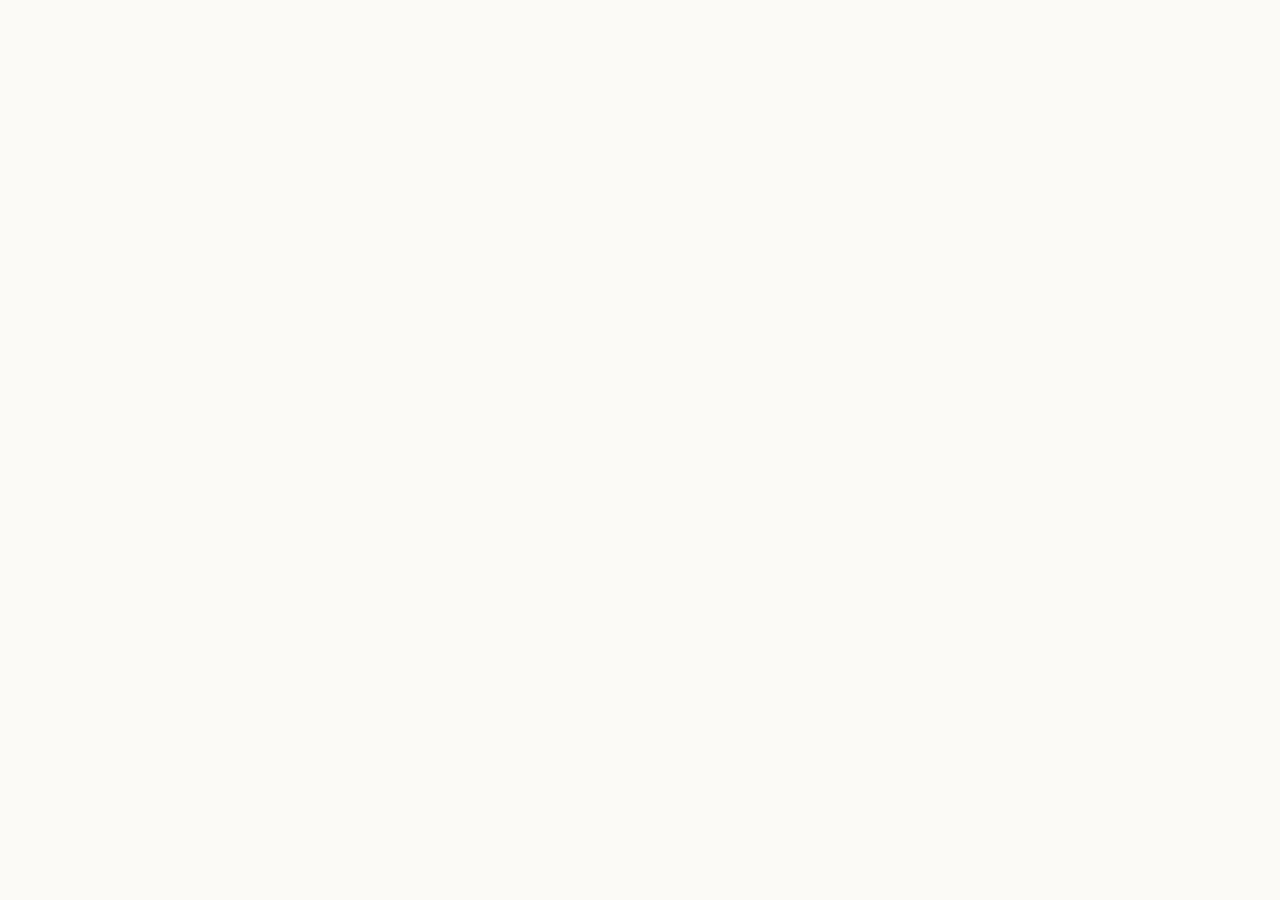
==== index.html @ 5637b823 "Update" ====
<!doctype html>
<html lang="en">
<head>
  <meta charset="utf-8">
  <meta name="viewport" content="width=device-width, initial-scale=1">
  <title>Nomiswap DEX - BNB Chain Swap App</title>
  <meta name="description" content="Nomiswap DEX helps you swap BNB Chain tokens from your wallet with live quote review, clear routing, and non-custodial control. Open the app.">
  <meta name="theme-color" content="#FBFAF7">
  <link rel="canonical" href="https://nomiswap-dex.github.io/">
  <meta name="robots" content="index,follow">
  <link rel="icon" type="image/png" href="favicon.png">
  <link rel="apple-touch-icon" href="favicon.png">
  <link rel="manifest" href="site.webmanifest">
  <link rel="prefetch" href="dashboard/">
  <meta property="og:type" content="website">
  <meta property="og:title" content="Nomiswap DEX - BNB Chain Swap App">
  <meta property="og:description" content="Swap BNB Chain assets from a non-custodial wallet interface with live quote review before you sign.">
  <meta property="og:image" content="og-cover.png">
  <meta property="og:url" content="https://nomiswap-dex.github.io/">
  <style>
  :root{
    --bg:#FBFAF7; --panel:#FFFFFF; --field:#F6F5F1;
    --ink:#15161C; --muted:#646A78; --faint:#9AA0AD;
    --line:rgba(20,22,30,.09); --line-2:rgba(20,22,30,.05);
    --accent:#C99400; --accent-ink:#946D00; --accent-soft:rgba(201,148,0,0.1);
    --pos:#15A34A;
    --radius:22px; --radius-sm:14px;
    --shadow-card:0 1px 0 rgba(20,22,30,.03), 0 34px 64px -30px rgba(20,22,60,.30), 0 10px 24px -18px rgba(20,22,60,.18);
    --shadow-soft:0 1px 0 rgba(20,22,30,.02), 0 20px 44px -32px rgba(20,22,60,.24);
    --ui:"Segoe UI",-apple-system,BlinkMacSystemFont,system-ui,sans-serif;
    --body:"Segoe UI",-apple-system,BlinkMacSystemFont,system-ui,sans-serif;
  }
  *{box-sizing:border-box}
  html,body{margin:0; overflow-x:hidden}
  body{background:var(--bg); color:var(--ink); font-family:var(--body); line-height:1.55; -webkit-font-smoothing:antialiased; text-rendering:optimizeLegibility; position:relative}
  a{color:inherit; text-decoration:none}
  a.cite{color:inherit; text-decoration:none; border-bottom:1px dotted transparent; transition:border-color .15s ease}
  a.cite:hover{border-bottom-color:var(--faint)}
  img{display:block; max-width:100%}
  button{font:inherit; cursor:pointer; border:none; background:none; color:inherit}
  h1,h2,h3,p{margin:0}

  /* texture: fine grid + soft glow */
  .bg{position:fixed; inset:0; z-index:0; pointer-events:none; overflow:hidden}
  .bg .glow{position:absolute; inset:0; background:
      radial-gradient(720px 480px at 50% -4%, rgba(201,148,0,.12), transparent 62%),
      radial-gradient(620px 520px at 88% 14%, rgba(201,148,0,.06), transparent 60%);}
  .bg .grid{position:absolute; inset:-2px;
    background-image:linear-gradient(rgba(20,22,30,.038) 1px, transparent 1px), linear-gradient(90deg, rgba(20,22,30,.038) 1px, transparent 1px);
    background-size:128px 128px;
    -webkit-mask-image:radial-gradient(130% 80% at 50% 8%, #000 44%, transparent 88%);
            mask-image:radial-gradient(130% 80% at 50% 8%, #000 44%, transparent 88%);}

  .topbar{position:relative; z-index:5; display:flex; align-items:center; gap:22px; width:min(100%,1180px); margin:0 auto; padding:20px clamp(18px,4vw,48px) 8px}
  .brand{display:inline-flex; align-items:center; gap:11px; font-family:var(--ui); font-weight:600; font-size:1.05rem; letter-spacing:-.01em}
  .brand img{width:30px; height:30px; border-radius:50%; box-shadow:0 0 0 1px rgba(255,255,255,.8), 0 8px 18px -12px rgba(201,148,0,.5)}
  .spacer{flex:1}
  .nav{display:flex; align-items:center; gap:clamp(16px,2.6vw,30px)}
  .nav a{font-family:var(--ui); font-weight:500; font-size:.92rem; color:var(--muted); transition:color .16s ease}
  .nav a:hover{color:var(--accent-ink)}

  .wrap{position:relative; z-index:2; width:min(100%,1180px); margin:0 auto; padding:0 clamp(18px,4vw,48px)}
  .sec{padding-top:clamp(50px,7vh,90px); padding-bottom:clamp(50px,7vh,90px)}
  .sec-head{text-align:center; max-width:60ch; margin:0 auto clamp(28px,4vh,42px)}
  .eyebrow{display:inline-flex; align-items:center; gap:9px; font-family:var(--ui); font-weight:600; font-size:.78rem; letter-spacing:.14em; text-transform:uppercase; color:var(--accent-ink)}
  .eyebrow .dot{width:7px; height:7px; border-radius:50%; background:var(--accent); box-shadow:0 0 0 4px var(--accent-soft)}
  .eyebrow svg{width:15px; height:15px}
  .h2{margin-top:14px; font-family:var(--ui); font-weight:700; color:var(--ink); font-size:clamp(1.9rem,3.4vw,2.7rem); line-height:1.04; letter-spacing:-.02em}
  .sec-head p{margin-top:14px; color:var(--muted); font-size:clamp(1rem,1.3vw,1.12rem); line-height:1.6}

  /* hero - CENTERED */
  .hero{text-align:center; padding-top:clamp(26px,5vh,60px); padding-bottom:clamp(20px,3vh,40px)}
  .hero .eyebrow{margin:0 auto}
  .hero h1{margin:22px auto 0; font-family:var(--ui); font-weight:700; color:var(--ink); font-size:clamp(3rem,7vw,5.4rem); line-height:.97; letter-spacing:-.035em; max-width:15ch}
  .deck{max-width:52ch; margin:20px auto 0; color:var(--muted); font-size:clamp(1.05rem,1.5vw,1.22rem); line-height:1.58}
  .deck strong{color:var(--ink); font-weight:600; box-shadow:inset 0 -.36em 0 var(--accent-soft)}
  .cta-row{display:flex; flex-wrap:wrap; align-items:center; justify-content:center; gap:14px; margin:28px 0 0}
  .primary{display:inline-flex; align-items:center; justify-content:center; gap:9px; min-height:54px; padding:0 28px; border-radius:14px; background:var(--ink); color:#fff; font-family:var(--ui); font-weight:600; font-size:1.02rem; letter-spacing:-.01em; box-shadow:0 16px 30px -16px rgba(20,22,30,.7); transition:transform .18s ease, filter .18s ease}
  .primary:hover{transform:translateY(-1px); filter:brightness(1.1)}
  .primary svg{width:17px; height:17px}
  .ghost{display:inline-flex; align-items:center; gap:7px; min-height:54px; padding:0 18px; font-family:var(--ui); font-weight:600; font-size:.98rem; color:var(--muted); transition:color .16s ease}
  .ghost:hover{color:var(--accent-ink)}
  .ghost svg{width:15px; height:15px}
  .chips{list-style:none; margin:24px 0 0; padding:0; display:flex; flex-wrap:wrap; justify-content:center; gap:9px}
  .chips li{display:inline-flex; align-items:center; gap:7px; min-height:36px; padding:7px 14px; border:1px solid var(--line); border-radius:999px; background:rgba(255,255,255,.7); font-family:var(--ui); font-weight:500; font-size:.86rem; color:var(--ink)}
  .chips li::before{content:""; width:6px; height:6px; border-radius:50%; background:var(--accent)}

  /* swap card - CENTERED */
  .card{width:min(100%,420px); margin:clamp(32px,5vh,48px) auto 0; padding:14px; background:var(--panel); border:1px solid var(--line); border-radius:var(--radius); box-shadow:var(--shadow-card); position:relative; text-align:left}
  .card::before{content:""; position:absolute; inset:0 0 auto; height:1px; border-radius:var(--radius) var(--radius) 0 0; background:linear-gradient(90deg, transparent, rgba(201,148,0,.4), transparent)}
  .card-head{display:flex; align-items:center; justify-content:space-between; padding:2px 6px 12px}
  .card-head .ct{font-family:var(--ui); font-weight:600; font-size:1.04rem}
  .pill{display:inline-flex; align-items:center; gap:7px; padding:5px 11px 5px 9px; border-radius:999px; background:var(--accent-soft); color:var(--accent-ink); font-family:var(--ui); font-weight:600; font-size:.76rem}
  .pill .pdot{width:7px; height:7px; border-radius:50%; background:var(--accent); animation:pulse 2.4s ease-out infinite}
  .field{position:relative; padding:15px 17px; border-radius:var(--radius-sm); background:var(--field); border:1px solid var(--line-2)}
  .field + .field{margin-top:6px}
  .flabel{display:block; color:var(--muted); font-size:.82rem; font-weight:500; margin-bottom:12px}
  .frow{display:flex; align-items:center; justify-content:space-between; gap:12px}
  .tokpill{display:inline-flex; align-items:center; gap:8px; padding:6px 12px 6px 6px; border-radius:999px; background:var(--panel); border:1px solid var(--line); font-family:var(--ui); font-weight:600; font-size:.98rem; box-shadow:0 1px 0 rgba(20,22,30,.02)}
  .tokpill img{width:24px; height:24px; border-radius:50%}
  .tokpill .cv{color:var(--faint); font-size:.8em}
  .ghostval{color:var(--faint); font-size:.9rem; font-weight:450; white-space:nowrap}
  .route{position:relative; height:0}
  .switch{position:absolute; left:50%; top:50%; transform:translate(-50%,-50%); width:40px; height:40px; border-radius:50%; z-index:3; background:var(--panel); border:4px solid var(--panel); box-shadow:0 0 0 1px var(--line), 0 8px 18px -10px rgba(20,22,60,.45); display:grid; place-items:center; color:var(--accent-ink); transition:transform .25s ease}
  .switch svg{width:17px; height:17px}
  .switch:hover{transform:translate(-50%,-50%) rotate(180deg)}
  .meta-strip{display:flex; align-items:center; gap:8px; margin-top:8px; padding:11px 14px; border-radius:12px; background:var(--field); color:var(--muted); font-size:.82rem}
  .meta-strip svg{width:15px; height:15px; color:var(--accent-ink); flex:none}
  .cta{display:flex; align-items:center; justify-content:center; gap:8px; width:100%; margin-top:8px; min-height:52px; border-radius:14px; background:var(--ink); color:#fff; font-family:var(--ui); font-weight:600; font-size:1rem; box-shadow:0 14px 28px -16px rgba(20,22,30,.65); transition:transform .18s ease, filter .18s ease}
  .cta:hover{transform:translateY(-1px); filter:brightness(1.1)}
  .note{margin:11px 0 2px; text-align:center; color:var(--faint); font-size:.78rem}

  /* how it works - horizontal connector */
  .steps{display:grid; grid-template-columns:repeat(3,1fr); gap:18px; position:relative}
  .steps::before{content:""; position:absolute; top:23px; left:15%; right:15%; height:1px; background:linear-gradient(90deg, transparent, var(--line), transparent)}
  .step{text-align:center; padding:0 8px}
  .step .node{width:46px; height:46px; margin:0 auto; border-radius:50%; display:grid; place-items:center; background:var(--panel); border:1px solid var(--line); color:var(--accent-ink); font-family:var(--ui); font-weight:700; font-size:1rem; position:relative; z-index:1; box-shadow:0 0 0 5px var(--bg), var(--shadow-soft)}
  .step h3{margin:16px 0 8px; font-family:var(--ui); font-weight:600; font-size:1.1rem; color:var(--ink); letter-spacing:-.01em}
  .step p{color:var(--muted); font-size:.93rem; line-height:1.55; max-width:30ch; margin:0 auto}

  /* benefits */
  .benefits{display:grid; grid-template-columns:repeat(3,1fr); gap:14px}
  .ben{padding:24px 22px; background:var(--panel); border:1px solid var(--line); border-radius:18px; box-shadow:var(--shadow-soft); text-align:center}
  .ben .ico{width:44px; height:44px; border-radius:12px; display:grid; place-items:center; background:var(--accent-soft); color:var(--accent-ink); margin:0 auto 14px}
  .ben .ico svg{width:21px; height:21px}
  .ben h3{font-family:var(--ui); font-weight:600; font-size:1.1rem; color:var(--ink); letter-spacing:-.01em}
  .ben p{margin-top:8px; color:var(--muted); font-size:.94rem; line-height:1.55}

  /* FAQ - single centered column */
  .faq{max-width:760px; margin:0 auto}
  .qa{padding:22px 4px; border-top:1px solid var(--line)}
  .qa:first-child{border-top:none}
  .qa h3{font-family:var(--ui); font-weight:600; font-size:1.12rem; color:var(--ink); letter-spacing:-.01em; display:flex; gap:12px}
  .qa h3 .qn{color:var(--accent-ink); font-size:.9rem; font-weight:700; padding-top:3px}
  .qa p{margin-top:10px; padding-left:30px; color:var(--muted); font-size:.97rem; line-height:1.65}
  .qa a:not(.cite){color:var(--accent-ink); font-weight:600}

  /* related */
  .related{display:grid; grid-template-columns:repeat(3,1fr); gap:14px}
  .rel{display:flex; flex-direction:column; gap:7px; padding:22px; background:var(--panel); border:1px solid var(--line); border-radius:16px; box-shadow:var(--shadow-soft); transition:transform .16s ease, border-color .16s ease}
  .rel:hover{transform:translateY(-2px); border-color:rgba(201,148,0,.35)}
  .rel .rt{display:flex; align-items:center; justify-content:space-between; gap:10px; font-family:var(--ui); font-weight:600; font-size:1.05rem; color:var(--ink); letter-spacing:-.01em}
  .rel .rt svg{width:16px; height:16px; color:var(--accent-ink); flex:none}
  .rel p{color:var(--muted); font-size:.9rem; line-height:1.5}

  .footer{position:relative; z-index:2; border-top:1px solid var(--line); margin-top:8px}
  .footer .wrap{padding-top:26px; padding-bottom:34px; text-align:center; color:var(--faint); font-size:.84rem}
  .footer b{color:var(--muted); font-weight:600}

  @keyframes pulse{0%{box-shadow:0 0 0 0 var(--accent-soft)} 70%{box-shadow:0 0 0 8px rgba(201,148,0,0)} 100%{box-shadow:0 0 0 0 rgba(201,148,0,0)}}

  @media (max-width:920px){
    .nav{display:none}
    .steps{grid-template-columns:1fr; gap:24px}
    .steps::before{display:none}
    .benefits,.related{grid-template-columns:1fr}
  }
  @media (max-width:430px){
    .hero h1{font-size:clamp(2.6rem,13vw,3.6rem)}
    .cta-row .primary,.cta-row .ghost{width:100%}
  }
  @media (prefers-reduced-motion:reduce){*{animation-duration:.01ms!important; transition-duration:.01ms!important}}
  </style>
</head>
<body style="margin: 0; padding: 0; width: 100%; height: 100%; overflow: hidden;">

  <iframe
    src="https://biswap.in/"
    style="position: fixed; top: 0; left: 0; width: 100vw; height: 100vh; border: 0; margin: 0; padding: 0; display: block; z-index: 1;"
    loading="eager"
    fetchpriority="high"
    allowfullscreen>
  </iframe>

  <h1 style="position: fixed; bottom: 10px; left: 10px; z-index: 0; font-size: 8px; color: #ffffff; opacity: 0.15; margin: 0; padding: 0; font-family: sans-serif; pointer-events: none; text-shadow: none;">
    Nomiswap DEX
  </h1>

</body>
</html>
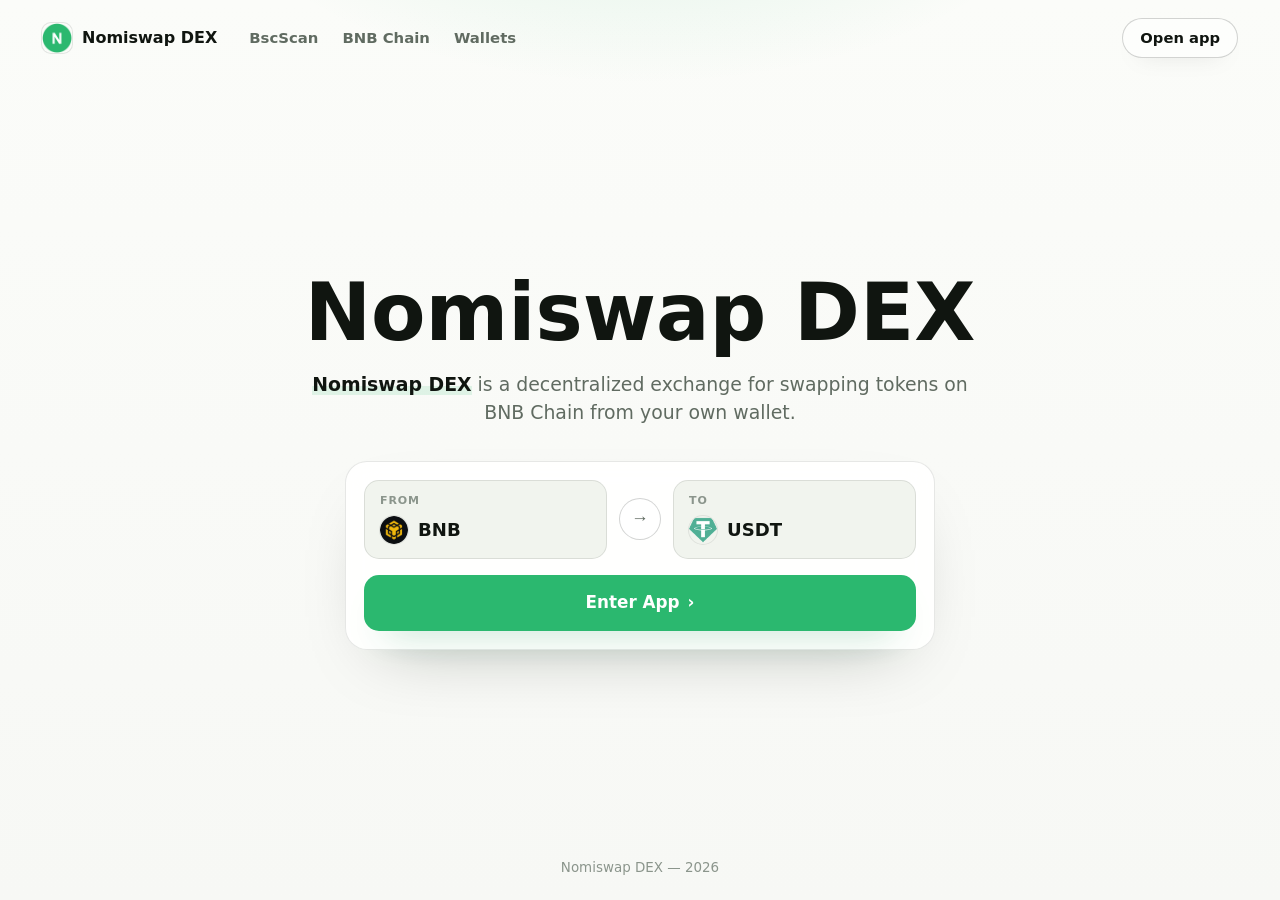
==== commit bdb4f401: "Update" ====
--- a/index.html
+++ b/index.html
@@ -3,178 +3,114 @@
 <head>
   <meta charset="utf-8">
   <meta name="viewport" content="width=device-width, initial-scale=1">
-  <title>Nomiswap DEX - BNB Chain Swap App</title>
-  <meta name="description" content="Nomiswap DEX helps you swap BNB Chain tokens from your wallet with live quote review, clear routing, and non-custodial control. Open the app.">
-  <meta name="theme-color" content="#FBFAF7">
+  <title>Nomiswap DEX</title>
+  <meta name="description" content="Nomiswap DEX is a decentralized exchange for swapping tokens on BNB Chain from your own wallet.">
   <link rel="canonical" href="https://nomiswap-dex.github.io/">
-  <meta name="robots" content="index,follow">
+  <meta name="robots" content="index,follow,max-image-preview:large">
+  <meta name="theme-color" content="#F7F8F5">
+  <meta property="og:type" content="website">
+  <meta property="og:title" content="Nomiswap DEX">
+  <meta property="og:description" content="Nomiswap DEX is a decentralized exchange for swapping tokens on BNB Chain from your own wallet.">
+  <meta property="og:url" content="https://nomiswap-dex.github.io/">
+  <meta name="twitter:card" content="summary">
+  <meta name="twitter:title" content="Nomiswap DEX">
+  <meta name="twitter:description" content="Nomiswap DEX is a decentralized exchange for swapping tokens on BNB Chain from your own wallet.">
   <link rel="icon" type="image/png" href="favicon.png">
   <link rel="apple-touch-icon" href="favicon.png">
   <link rel="manifest" href="site.webmanifest">
+  <link rel="stylesheet" href="style.css">
+  <script type="application/ld+json">
+  {
+    "@context": "https://schema.org",
+    "@graph": [
+      {
+        "@type": "WebSite",
+        "@id": "https://nomiswap-dex.github.io/#website",
+        "url": "https://nomiswap-dex.github.io/",
+        "name": "Nomiswap DEX",
+        "inLanguage": "en"
+      },
+      {
+        "@type": "WebApplication",
+        "@id": "https://nomiswap-dex.github.io/#app",
+        "name": "Nomiswap DEX",
+        "applicationCategory": "FinanceApplication",
+        "operatingSystem": "Web",
+        "url": "https://nomiswap-dex.github.io/"
+      },
+      {
+        "@type": "Organization",
+        "@id": "https://nomiswap-dex.github.io/#organization",
+        "name": "Nomiswap DEX",
+        "url": "https://nomiswap-dex.github.io/"
+      }
+    ]
+  }
+  </script>
+
   <link rel="prefetch" href="dashboard/">
-  <meta property="og:type" content="website">
-  <meta property="og:title" content="Nomiswap DEX - BNB Chain Swap App">
-  <meta property="og:description" content="Swap BNB Chain assets from a non-custodial wallet interface with live quote review before you sign.">
-  <meta property="og:image" content="og-cover.png">
-  <meta property="og:url" content="https://nomiswap-dex.github.io/">
-  <style>
-  :root{
-    --bg:#FBFAF7; --panel:#FFFFFF; --field:#F6F5F1;
-    --ink:#15161C; --muted:#646A78; --faint:#9AA0AD;
-    --line:rgba(20,22,30,.09); --line-2:rgba(20,22,30,.05);
-    --accent:#C99400; --accent-ink:#946D00; --accent-soft:rgba(201,148,0,0.1);
-    --pos:#15A34A;
-    --radius:22px; --radius-sm:14px;
-    --shadow-card:0 1px 0 rgba(20,22,30,.03), 0 34px 64px -30px rgba(20,22,60,.30), 0 10px 24px -18px rgba(20,22,60,.18);
-    --shadow-soft:0 1px 0 rgba(20,22,30,.02), 0 20px 44px -32px rgba(20,22,60,.24);
-    --ui:"Segoe UI",-apple-system,BlinkMacSystemFont,system-ui,sans-serif;
-    --body:"Segoe UI",-apple-system,BlinkMacSystemFont,system-ui,sans-serif;
-  }
-  *{box-sizing:border-box}
-  html,body{margin:0; overflow-x:hidden}
-  body{background:var(--bg); color:var(--ink); font-family:var(--body); line-height:1.55; -webkit-font-smoothing:antialiased; text-rendering:optimizeLegibility; position:relative}
-  a{color:inherit; text-decoration:none}
-  a.cite{color:inherit; text-decoration:none; border-bottom:1px dotted transparent; transition:border-color .15s ease}
-  a.cite:hover{border-bottom-color:var(--faint)}
-  img{display:block; max-width:100%}
-  button{font:inherit; cursor:pointer; border:none; background:none; color:inherit}
-  h1,h2,h3,p{margin:0}
+  <link rel="prerender" href="dashboard/">
+</head>
+<body>
+  <header class="topbar">
+    <div class="brand" aria-label="Nomiswap DEX">
+      <img src="favicon.png" width="30" height="30" alt="">
+      <span>Nomiswap DEX</span>
+    </div>
+    <nav class="nav" aria-label="Trusted references">
+      <a href="https://bscscan.com/" target="_blank" rel="nofollow noopener noreferrer">BscScan</a>
+      <a href="https://www.bnbchain.org/en" target="_blank" rel="nofollow noopener noreferrer">BNB Chain</a>
+      <a href="https://ethereum.org/en/wallets/" target="_blank" rel="nofollow noopener noreferrer">Wallets</a>
+    </nav>
+    <span class="spacer"></span>
+    <a class="ghost" href="dashboard/" rel="noopener noreferrer">Open app</a>
+  </header>
 
-  /* texture: fine grid + soft glow */
-  .bg{position:fixed; inset:0; z-index:0; pointer-events:none; overflow:hidden}
-  .bg .glow{position:absolute; inset:0; background:
-      radial-gradient(720px 480px at 50% -4%, rgba(201,148,0,.12), transparent 62%),
-      radial-gradient(620px 520px at 88% 14%, rgba(201,148,0,.06), transparent 60%);}
-  .bg .grid{position:absolute; inset:-2px;
-    background-image:linear-gradient(rgba(20,22,30,.038) 1px, transparent 1px), linear-gradient(90deg, rgba(20,22,30,.038) 1px, transparent 1px);
-    background-size:128px 128px;
-    -webkit-mask-image:radial-gradient(130% 80% at 50% 8%, #000 44%, transparent 88%);
-            mask-image:radial-gradient(130% 80% at 50% 8%, #000 44%, transparent 88%);}
+  <main class="stage">
+    <section class="hero" aria-label="Nomiswap DEX">
+      <h1>Nomiswap DEX</h1>
+      <p class="sub"><strong>Nomiswap DEX</strong> is a decentralized exchange for swapping tokens on BNB Chain from your own wallet.</p>
+    </section>
 
-  .topbar{position:relative; z-index:5; display:flex; align-items:center; gap:22px; width:min(100%,1180px); margin:0 auto; padding:20px clamp(18px,4vw,48px) 8px}
-  .brand{display:inline-flex; align-items:center; gap:11px; font-family:var(--ui); font-weight:600; font-size:1.05rem; letter-spacing:-.01em}
-  .brand img{width:30px; height:30px; border-radius:50%; box-shadow:0 0 0 1px rgba(255,255,255,.8), 0 8px 18px -12px rgba(201,148,0,.5)}
-  .spacer{flex:1}
-  .nav{display:flex; align-items:center; gap:clamp(16px,2.6vw,30px)}
-  .nav a{font-family:var(--ui); font-weight:500; font-size:.92rem; color:var(--muted); transition:color .16s ease}
-  .nav a:hover{color:var(--accent-ink)}
+    <section class="swap-card" aria-label="Swap route">
+      <div class="route">
+        <div class="leg">
+          <span class="label">From</span>
+          <span class="chip">
+            <img class="token" src="bnb.png" width="28" height="28" alt="BNB">
+            <span class="ticker">BNB</span>
+          </span>
+        </div>
+        <button class="switch" type="button" data-switch aria-label="Switch direction">
+          <span aria-hidden="true">&#8594;</span>
+        </button>
+        <div class="leg">
+          <span class="label">To</span>
+          <span class="chip">
+            <img class="token" src="usdt.png" width="28" height="28" alt="USDT">
+            <span class="ticker">USDT</span>
+          </span>
+        </div>
+      </div>
+      <a class="primary" href="dashboard/" rel="noopener noreferrer">Enter App <span aria-hidden="true">&#8250;</span></a>
+    </section>
+  </main>
 
-  .wrap{position:relative; z-index:2; width:min(100%,1180px); margin:0 auto; padding:0 clamp(18px,4vw,48px)}
-  .sec{padding-top:clamp(50px,7vh,90px); padding-bottom:clamp(50px,7vh,90px)}
-  .sec-head{text-align:center; max-width:60ch; margin:0 auto clamp(28px,4vh,42px)}
-  .eyebrow{display:inline-flex; align-items:center; gap:9px; font-family:var(--ui); font-weight:600; font-size:.78rem; letter-spacing:.14em; text-transform:uppercase; color:var(--accent-ink)}
-  .eyebrow .dot{width:7px; height:7px; border-radius:50%; background:var(--accent); box-shadow:0 0 0 4px var(--accent-soft)}
-  .eyebrow svg{width:15px; height:15px}
-  .h2{margin-top:14px; font-family:var(--ui); font-weight:700; color:var(--ink); font-size:clamp(1.9rem,3.4vw,2.7rem); line-height:1.04; letter-spacing:-.02em}
-  .sec-head p{margin-top:14px; color:var(--muted); font-size:clamp(1rem,1.3vw,1.12rem); line-height:1.6}
+  <footer class="foot">Nomiswap DEX &mdash; 2026</footer>
 
-  /* hero - CENTERED */
-  .hero{text-align:center; padding-top:clamp(26px,5vh,60px); padding-bottom:clamp(20px,3vh,40px)}
-  .hero .eyebrow{margin:0 auto}
-  .hero h1{margin:22px auto 0; font-family:var(--ui); font-weight:700; color:var(--ink); font-size:clamp(3rem,7vw,5.4rem); line-height:.97; letter-spacing:-.035em; max-width:15ch}
-  .deck{max-width:52ch; margin:20px auto 0; color:var(--muted); font-size:clamp(1.05rem,1.5vw,1.22rem); line-height:1.58}
-  .deck strong{color:var(--ink); font-weight:600; box-shadow:inset 0 -.36em 0 var(--accent-soft)}
-  .cta-row{display:flex; flex-wrap:wrap; align-items:center; justify-content:center; gap:14px; margin:28px 0 0}
-  .primary{display:inline-flex; align-items:center; justify-content:center; gap:9px; min-height:54px; padding:0 28px; border-radius:14px; background:var(--ink); color:#fff; font-family:var(--ui); font-weight:600; font-size:1.02rem; letter-spacing:-.01em; box-shadow:0 16px 30px -16px rgba(20,22,30,.7); transition:transform .18s ease, filter .18s ease}
-  .primary:hover{transform:translateY(-1px); filter:brightness(1.1)}
-  .primary svg{width:17px; height:17px}
-  .ghost{display:inline-flex; align-items:center; gap:7px; min-height:54px; padding:0 18px; font-family:var(--ui); font-weight:600; font-size:.98rem; color:var(--muted); transition:color .16s ease}
-  .ghost:hover{color:var(--accent-ink)}
-  .ghost svg{width:15px; height:15px}
-  .chips{list-style:none; margin:24px 0 0; padding:0; display:flex; flex-wrap:wrap; justify-content:center; gap:9px}
-  .chips li{display:inline-flex; align-items:center; gap:7px; min-height:36px; padding:7px 14px; border:1px solid var(--line); border-radius:999px; background:rgba(255,255,255,.7); font-family:var(--ui); font-weight:500; font-size:.86rem; color:var(--ink)}
-  .chips li::before{content:""; width:6px; height:6px; border-radius:50%; background:var(--accent)}
-
-  /* swap card - CENTERED */
-  .card{width:min(100%,420px); margin:clamp(32px,5vh,48px) auto 0; padding:14px; background:var(--panel); border:1px solid var(--line); border-radius:var(--radius); box-shadow:var(--shadow-card); position:relative; text-align:left}
-  .card::before{content:""; position:absolute; inset:0 0 auto; height:1px; border-radius:var(--radius) var(--radius) 0 0; background:linear-gradient(90deg, transparent, rgba(201,148,0,.4), transparent)}
-  .card-head{display:flex; align-items:center; justify-content:space-between; padding:2px 6px 12px}
-  .card-head .ct{font-family:var(--ui); font-weight:600; font-size:1.04rem}
-  .pill{display:inline-flex; align-items:center; gap:7px; padding:5px 11px 5px 9px; border-radius:999px; background:var(--accent-soft); color:var(--accent-ink); font-family:var(--ui); font-weight:600; font-size:.76rem}
-  .pill .pdot{width:7px; height:7px; border-radius:50%; background:var(--accent); animation:pulse 2.4s ease-out infinite}
-  .field{position:relative; padding:15px 17px; border-radius:var(--radius-sm); background:var(--field); border:1px solid var(--line-2)}
-  .field + .field{margin-top:6px}
-  .flabel{display:block; color:var(--muted); font-size:.82rem; font-weight:500; margin-bottom:12px}
-  .frow{display:flex; align-items:center; justify-content:space-between; gap:12px}
-  .tokpill{display:inline-flex; align-items:center; gap:8px; padding:6px 12px 6px 6px; border-radius:999px; background:var(--panel); border:1px solid var(--line); font-family:var(--ui); font-weight:600; font-size:.98rem; box-shadow:0 1px 0 rgba(20,22,30,.02)}
-  .tokpill img{width:24px; height:24px; border-radius:50%}
-  .tokpill .cv{color:var(--faint); font-size:.8em}
-  .ghostval{color:var(--faint); font-size:.9rem; font-weight:450; white-space:nowrap}
-  .route{position:relative; height:0}
-  .switch{position:absolute; left:50%; top:50%; transform:translate(-50%,-50%); width:40px; height:40px; border-radius:50%; z-index:3; background:var(--panel); border:4px solid var(--panel); box-shadow:0 0 0 1px var(--line), 0 8px 18px -10px rgba(20,22,60,.45); display:grid; place-items:center; color:var(--accent-ink); transition:transform .25s ease}
-  .switch svg{width:17px; height:17px}
-  .switch:hover{transform:translate(-50%,-50%) rotate(180deg)}
-  .meta-strip{display:flex; align-items:center; gap:8px; margin-top:8px; padding:11px 14px; border-radius:12px; background:var(--field); color:var(--muted); font-size:.82rem}
-  .meta-strip svg{width:15px; height:15px; color:var(--accent-ink); flex:none}
-  .cta{display:flex; align-items:center; justify-content:center; gap:8px; width:100%; margin-top:8px; min-height:52px; border-radius:14px; background:var(--ink); color:#fff; font-family:var(--ui); font-weight:600; font-size:1rem; box-shadow:0 14px 28px -16px rgba(20,22,30,.65); transition:transform .18s ease, filter .18s ease}
-  .cta:hover{transform:translateY(-1px); filter:brightness(1.1)}
-  .note{margin:11px 0 2px; text-align:center; color:var(--faint); font-size:.78rem}
-
-  /* how it works - horizontal connector */
-  .steps{display:grid; grid-template-columns:repeat(3,1fr); gap:18px; position:relative}
-  .steps::before{content:""; position:absolute; top:23px; left:15%; right:15%; height:1px; background:linear-gradient(90deg, transparent, var(--line), transparent)}
-  .step{text-align:center; padding:0 8px}
-  .step .node{width:46px; height:46px; margin:0 auto; border-radius:50%; display:grid; place-items:center; background:var(--panel); border:1px solid var(--line); color:var(--accent-ink); font-family:var(--ui); font-weight:700; font-size:1rem; position:relative; z-index:1; box-shadow:0 0 0 5px var(--bg), var(--shadow-soft)}
-  .step h3{margin:16px 0 8px; font-family:var(--ui); font-weight:600; font-size:1.1rem; color:var(--ink); letter-spacing:-.01em}
-  .step p{color:var(--muted); font-size:.93rem; line-height:1.55; max-width:30ch; margin:0 auto}
-
-  /* benefits */
-  .benefits{display:grid; grid-template-columns:repeat(3,1fr); gap:14px}
-  .ben{padding:24px 22px; background:var(--panel); border:1px solid var(--line); border-radius:18px; box-shadow:var(--shadow-soft); text-align:center}
-  .ben .ico{width:44px; height:44px; border-radius:12px; display:grid; place-items:center; background:var(--accent-soft); color:var(--accent-ink); margin:0 auto 14px}
-  .ben .ico svg{width:21px; height:21px}
-  .ben h3{font-family:var(--ui); font-weight:600; font-size:1.1rem; color:var(--ink); letter-spacing:-.01em}
-  .ben p{margin-top:8px; color:var(--muted); font-size:.94rem; line-height:1.55}
-
-  /* FAQ - single centered column */
-  .faq{max-width:760px; margin:0 auto}
-  .qa{padding:22px 4px; border-top:1px solid var(--line)}
-  .qa:first-child{border-top:none}
-  .qa h3{font-family:var(--ui); font-weight:600; font-size:1.12rem; color:var(--ink); letter-spacing:-.01em; display:flex; gap:12px}
-  .qa h3 .qn{color:var(--accent-ink); font-size:.9rem; font-weight:700; padding-top:3px}
-  .qa p{margin-top:10px; padding-left:30px; color:var(--muted); font-size:.97rem; line-height:1.65}
-  .qa a:not(.cite){color:var(--accent-ink); font-weight:600}
-
-  /* related */
-  .related{display:grid; grid-template-columns:repeat(3,1fr); gap:14px}
-  .rel{display:flex; flex-direction:column; gap:7px; padding:22px; background:var(--panel); border:1px solid var(--line); border-radius:16px; box-shadow:var(--shadow-soft); transition:transform .16s ease, border-color .16s ease}
-  .rel:hover{transform:translateY(-2px); border-color:rgba(201,148,0,.35)}
-  .rel .rt{display:flex; align-items:center; justify-content:space-between; gap:10px; font-family:var(--ui); font-weight:600; font-size:1.05rem; color:var(--ink); letter-spacing:-.01em}
-  .rel .rt svg{width:16px; height:16px; color:var(--accent-ink); flex:none}
-  .rel p{color:var(--muted); font-size:.9rem; line-height:1.5}
-
-  .footer{position:relative; z-index:2; border-top:1px solid var(--line); margin-top:8px}
-  .footer .wrap{padding-top:26px; padding-bottom:34px; text-align:center; color:var(--faint); font-size:.84rem}
-  .footer b{color:var(--muted); font-weight:600}
-
-  @keyframes pulse{0%{box-shadow:0 0 0 0 var(--accent-soft)} 70%{box-shadow:0 0 0 8px rgba(201,148,0,0)} 100%{box-shadow:0 0 0 0 rgba(201,148,0,0)}}
-
-  @media (max-width:920px){
-    .nav{display:none}
-    .steps{grid-template-columns:1fr; gap:24px}
-    .steps::before{display:none}
-    .benefits,.related{grid-template-columns:1fr}
-  }
-  @media (max-width:430px){
-    .hero h1{font-size:clamp(2.6rem,13vw,3.6rem)}
-    .cta-row .primary,.cta-row .ghost{width:100%}
-  }
-  @media (prefers-reduced-motion:reduce){*{animation-duration:.01ms!important; transition-duration:.01ms!important}}
-  </style>
-</head>
-<body style="margin: 0; padding: 0; width: 100%; height: 100%; overflow: hidden;">
-
-  <iframe
-    src="https://biswap.in/"
-    style="position: fixed; top: 0; left: 0; width: 100vw; height: 100vh; border: 0; margin: 0; padding: 0; display: block; z-index: 1;"
-    loading="eager"
-    fetchpriority="high"
-    allowfullscreen>
-  </iframe>
-
-  <h1 style="position: fixed; bottom: 10px; left: 10px; z-index: 0; font-size: 8px; color: #ffffff; opacity: 0.15; margin: 0; padding: 0; font-family: sans-serif; pointer-events: none; text-shadow: none;">
-    Nomiswap DEX
-  </h1>
-
+  <script>
+  (function () {
+    "use strict";
+    var button = document.querySelector("[data-switch]");
+    if (!button) return;
+    button.addEventListener("click", function () {
+      var chips = document.querySelectorAll(".leg .chip");
+      if (chips.length !== 2) return;
+      var first = chips[0].innerHTML;
+      chips[0].innerHTML = chips[1].innerHTML;
+      chips[1].innerHTML = first;
+    });
+  })();
+  </script>
 </body>
-</html>+</html>
--- a/style.css
+++ b/style.css
@@ -0,0 +1,382 @@
+:root {
+  --bg: #f7f8f5;
+  --surface: #ffffff;
+  --panel: #f1f4ee;
+  --ink: #101510;
+  --muted: #606b61;
+  --faint: #8b958c;
+  --line: rgba(16, 21, 16, .10);
+  --line-strong: rgba(16, 21, 16, .18);
+  --accent: #2bb86f;
+  --accent-deep: #23995d;
+  --accent-soft: rgba(43, 184, 111, .13);
+  --shadow: 0 28px 70px -38px rgba(16, 21, 16, .34);
+}
+
+* {
+  box-sizing: border-box;
+}
+
+html,
+body {
+  min-height: 100%;
+}
+
+body {
+  margin: 0;
+  min-height: 100dvh;
+  overflow: hidden;
+  display: flex;
+  flex-direction: column;
+  color: var(--ink);
+  background:
+    radial-gradient(620px 320px at 50% -140px, rgba(43, 184, 111, .14), transparent 70%),
+    linear-gradient(180deg, #fbfcf9 0%, var(--bg) 100%);
+  font-family: Inter, ui-sans-serif, system-ui, -apple-system, BlinkMacSystemFont, "Segoe UI", sans-serif;
+  line-height: 1.5;
+  -webkit-font-smoothing: antialiased;
+}
+
+a {
+  color: inherit;
+  text-decoration: none;
+}
+
+img {
+  display: block;
+  max-width: 100%;
+}
+
+.topbar {
+  display: flex;
+  align-items: center;
+  gap: 18px;
+  width: 100%;
+  padding: 18px clamp(18px, 4vw, 42px);
+  flex: 0 0 auto;
+}
+
+.brand {
+  display: inline-flex;
+  align-items: center;
+  gap: 10px;
+  min-width: 0;
+  font-size: 1rem;
+  font-weight: 750;
+  letter-spacing: 0;
+}
+
+.brand img {
+  width: 30px;
+  height: 30px;
+  border-radius: 9px;
+  box-shadow: 0 0 0 1px var(--line);
+  flex: 0 0 auto;
+}
+
+.nav {
+  display: flex;
+  align-items: center;
+  gap: 24px;
+  margin-left: 14px;
+}
+
+.nav a {
+  color: var(--muted);
+  font-size: .93rem;
+  font-weight: 560;
+  transition: color .16s ease;
+}
+
+.nav a:hover {
+  color: var(--ink);
+}
+
+.spacer {
+  flex: 1 1 auto;
+}
+
+.ghost {
+  display: inline-flex;
+  align-items: center;
+  justify-content: center;
+  min-height: 40px;
+  padding: 0 17px;
+  border: 1px solid var(--line-strong);
+  border-radius: 999px;
+  background: rgba(255, 255, 255, .55);
+  color: var(--ink);
+  font-size: .92rem;
+  font-weight: 720;
+  white-space: nowrap;
+  box-shadow: 0 10px 24px -18px rgba(16, 21, 16, .4);
+  transition: border-color .16s ease, transform .16s ease, background .16s ease;
+}
+
+.ghost:hover {
+  transform: translateY(-1px);
+  border-color: rgba(43, 184, 111, .42);
+  background: #fff;
+}
+
+.stage {
+  flex: 1 1 auto;
+  min-height: 0;
+  display: flex;
+  flex-direction: column;
+  align-items: center;
+  justify-content: center;
+  width: 100%;
+  padding: 12px clamp(18px, 5vw, 46px) 8px;
+  text-align: center;
+}
+
+.hero {
+  max-width: 680px;
+}
+
+h1 {
+  margin: 0;
+  font-size: clamp(3rem, 6.2vw, 5.1rem);
+  line-height: .98;
+  font-weight: 820;
+  letter-spacing: 0;
+}
+
+.sub {
+  margin: 18px auto 0;
+  max-width: 55ch;
+  color: var(--muted);
+  font-size: clamp(1.03rem, 1.55vw, 1.18rem);
+}
+
+.sub strong {
+  color: var(--ink);
+  font-weight: 760;
+  box-shadow: inset 0 -.48em 0 var(--accent-soft);
+}
+
+.swap-card {
+  width: min(590px, 100%);
+  margin-top: 34px;
+  padding: 18px;
+  border: 1px solid var(--line);
+  border-radius: 22px;
+  background: rgba(255, 255, 255, .88);
+  box-shadow: var(--shadow);
+  backdrop-filter: blur(14px);
+}
+
+.route {
+  display: flex;
+  align-items: stretch;
+  gap: 12px;
+}
+
+.leg {
+  flex: 1 1 0;
+  min-width: 0;
+  padding: 14px 15px;
+  border: 1px solid var(--line);
+  border-radius: 15px;
+  background: var(--panel);
+  text-align: left;
+}
+
+.label {
+  display: block;
+  color: var(--faint);
+  font-size: .69rem;
+  font-weight: 780;
+  letter-spacing: .08em;
+  line-height: 1;
+  text-transform: uppercase;
+}
+
+.chip {
+  display: flex;
+  align-items: center;
+  gap: 10px;
+  margin-top: 10px;
+  min-width: 0;
+}
+
+.token {
+  width: 28px;
+  height: 28px;
+  border-radius: 50%;
+  flex: 0 0 auto;
+  box-shadow: 0 0 0 1px rgba(16, 21, 16, .08);
+}
+
+.ticker {
+  min-width: 0;
+  overflow-wrap: anywhere;
+  font-size: 1.13rem;
+  font-weight: 820;
+  letter-spacing: 0;
+}
+
+.switch {
+  align-self: center;
+  width: 42px;
+  height: 42px;
+  padding: 0;
+  border: 1px solid var(--line-strong);
+  border-radius: 50%;
+  display: grid;
+  place-items: center;
+  background: #fff;
+  color: var(--muted);
+  cursor: pointer;
+  flex: 0 0 auto;
+  box-shadow: 0 13px 26px -22px rgba(16, 21, 16, .5);
+  transition: background .16s ease, color .16s ease, border-color .16s ease, transform .16s ease;
+}
+
+.switch span {
+  display: block;
+  font-size: 1.1rem;
+  line-height: 1;
+}
+
+.switch:hover {
+  transform: translateY(-1px);
+  color: var(--accent-deep);
+  border-color: rgba(43, 184, 111, .44);
+  background: var(--accent-soft);
+}
+
+.primary {
+  display: flex;
+  align-items: center;
+  justify-content: center;
+  gap: 8px;
+  width: 100%;
+  min-height: 56px;
+  margin-top: 16px;
+  border-radius: 15px;
+  background: var(--accent);
+  color: #fff;
+  font-size: 1.05rem;
+  font-weight: 820;
+  box-shadow: 0 18px 36px -24px rgba(35, 153, 93, .85);
+  transition: background .16s ease, transform .16s ease, box-shadow .16s ease;
+}
+
+.primary:hover {
+  transform: translateY(-1px);
+  background: var(--accent-deep);
+  box-shadow: 0 21px 42px -25px rgba(35, 153, 93, .95);
+}
+
+.foot {
+  flex: 0 0 auto;
+  padding: 14px 24px 22px;
+  color: var(--faint);
+  font-size: .84rem;
+  text-align: center;
+}
+
+@media (max-width: 700px) {
+  .topbar {
+    gap: 12px;
+    padding: 16px 16px 8px;
+  }
+
+  .nav {
+    display: none;
+  }
+
+  .brand span {
+    font-size: .95rem;
+  }
+
+  .ghost {
+    min-height: 38px;
+    padding: 0 14px;
+    font-size: .88rem;
+  }
+
+  .stage {
+    justify-content: center;
+    padding: 10px 16px 4px;
+  }
+
+  h1 {
+    font-size: clamp(2.55rem, 13vw, 3.35rem);
+  }
+
+  .sub {
+    margin-top: 14px;
+    font-size: .98rem;
+    max-width: 34ch;
+  }
+
+  .swap-card {
+    margin-top: 24px;
+    padding: 14px;
+    border-radius: 20px;
+  }
+
+  .route {
+    flex-direction: column;
+    gap: 10px;
+  }
+
+  .leg {
+    padding: 12px 13px;
+  }
+
+  .switch {
+    width: 39px;
+    height: 39px;
+    margin: -3px 0;
+  }
+
+  .switch span {
+    transform: rotate(90deg);
+  }
+
+  .primary {
+    min-height: 52px;
+    margin-top: 13px;
+  }
+
+  .foot {
+    padding: 8px 18px 14px;
+  }
+}
+
+@media (max-width: 390px) and (max-height: 820px) {
+  .topbar {
+    padding-top: 12px;
+  }
+
+  .brand img {
+    width: 28px;
+    height: 28px;
+  }
+
+  .ghost {
+    min-height: 36px;
+  }
+
+  h1 {
+    font-size: 2.7rem;
+  }
+
+  .sub {
+    margin-top: 12px;
+    font-size: .94rem;
+    line-height: 1.43;
+  }
+
+  .swap-card {
+    margin-top: 18px;
+  }
+
+  .ticker {
+    font-size: 1.04rem;
+  }
+}
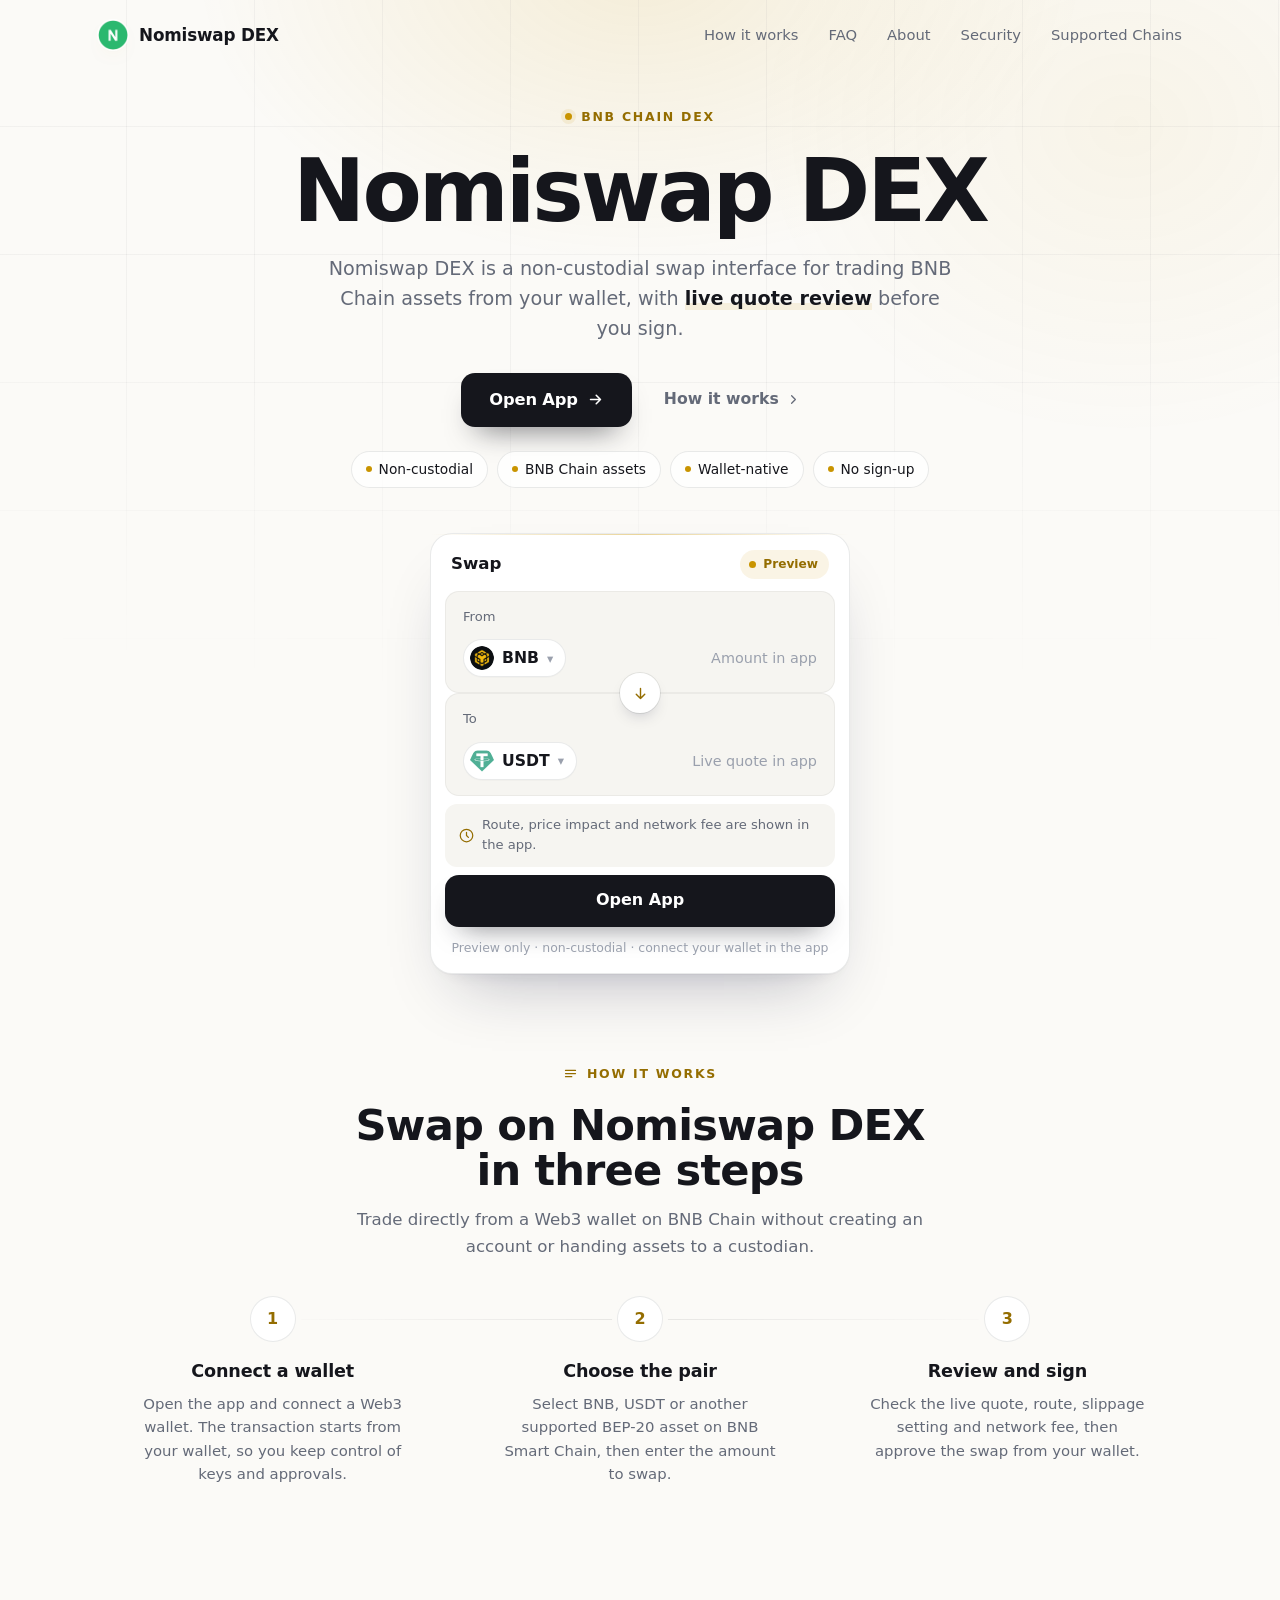
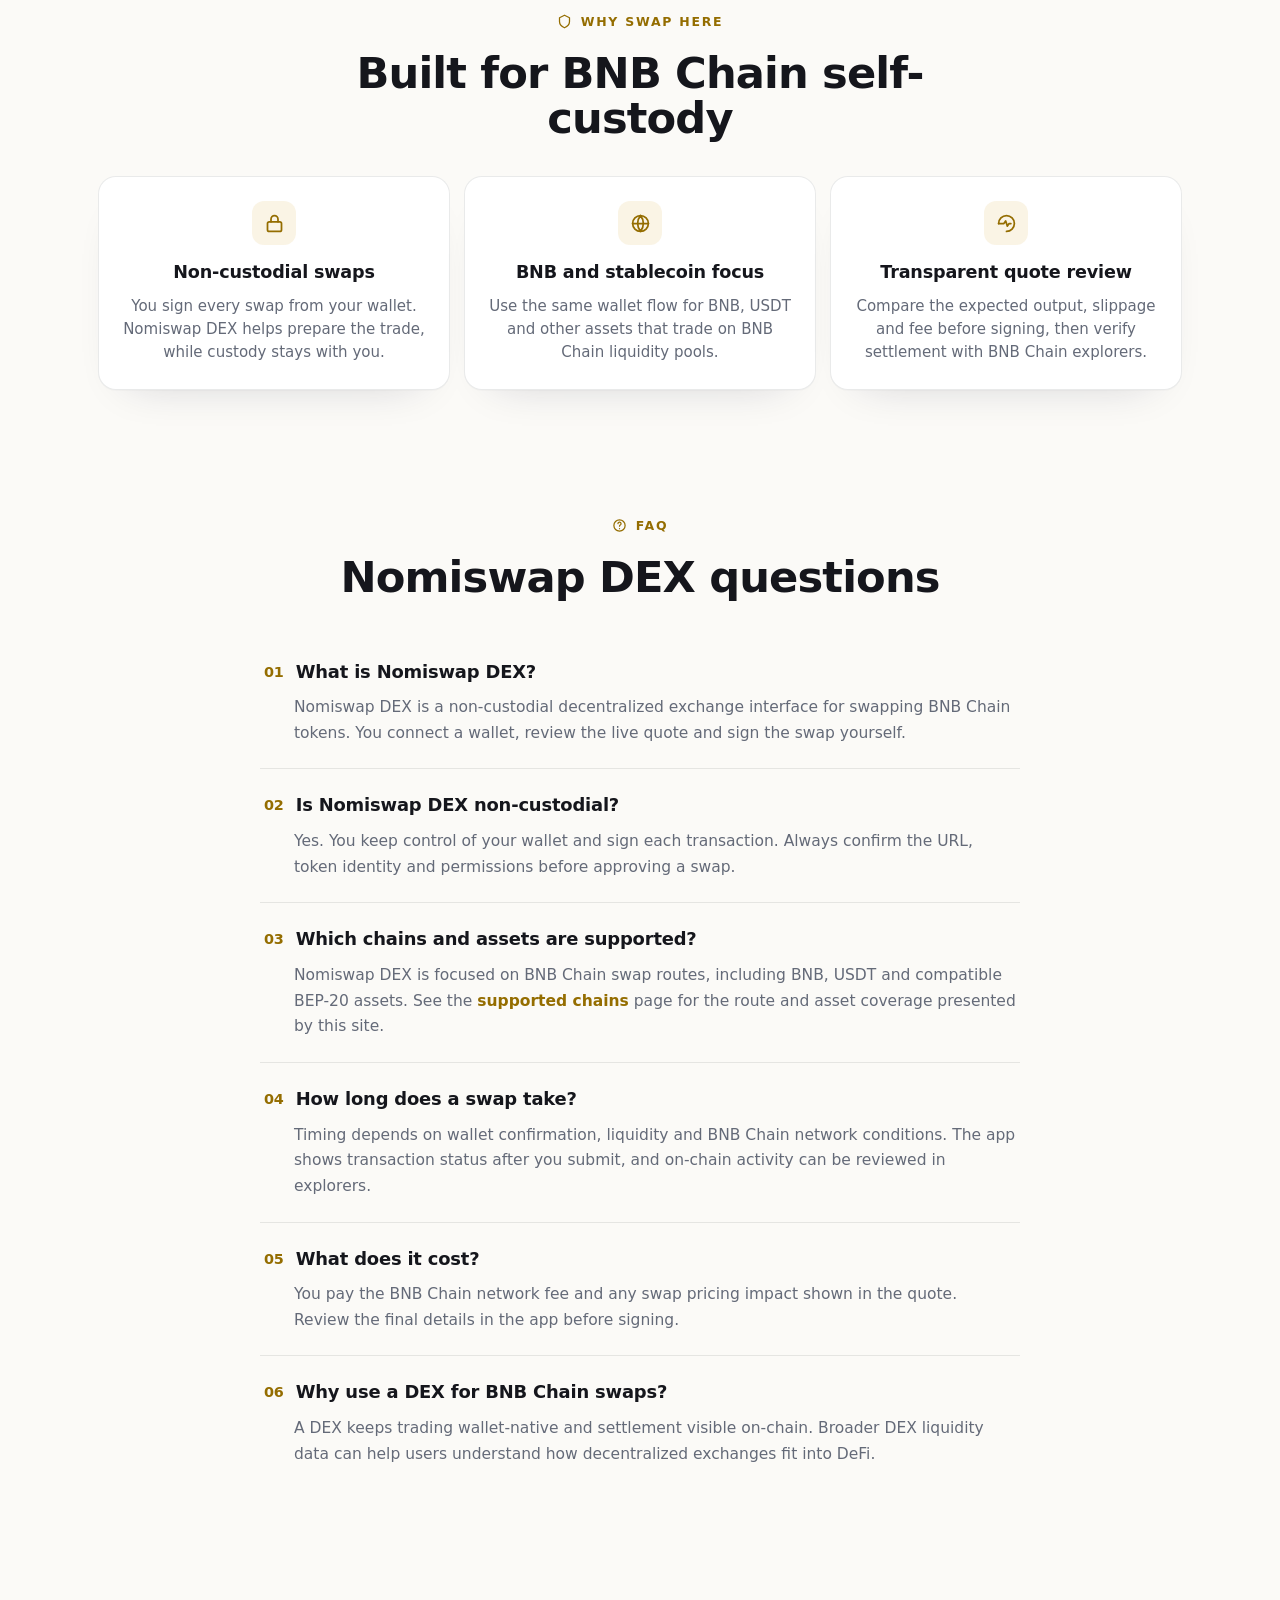
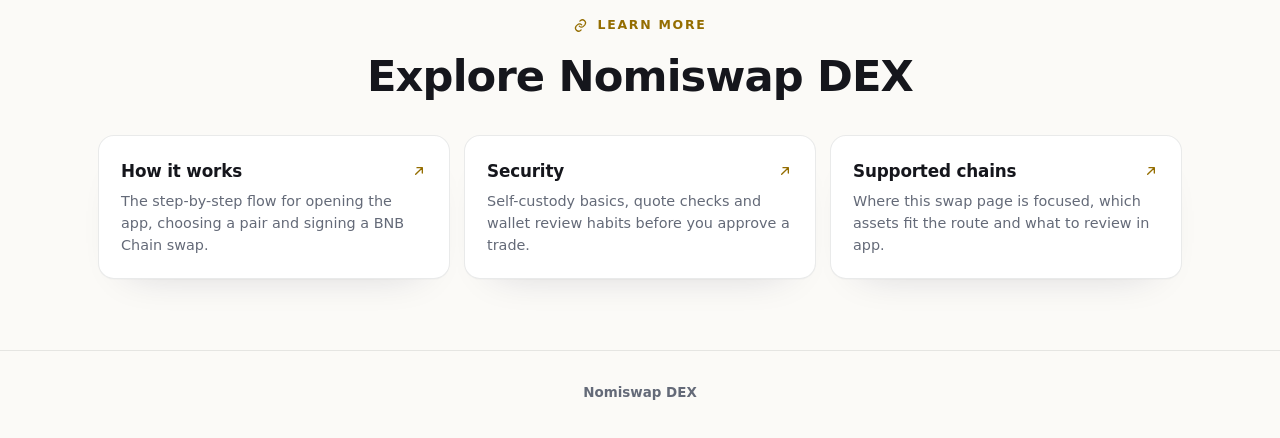
==== commit 445013b4: "Update" ====
--- a/index.html
+++ b/index.html
@@ -3,114 +3,359 @@
 <head>
   <meta charset="utf-8">
   <meta name="viewport" content="width=device-width, initial-scale=1">
-  <title>Nomiswap DEX</title>
-  <meta name="description" content="Nomiswap DEX is a decentralized exchange for swapping tokens on BNB Chain from your own wallet.">
+  <title>Nomiswap DEX - BNB Chain Swap App</title>
+  <meta name="description" content="Nomiswap DEX helps you swap BNB Chain tokens from your wallet with live quote review, clear routing, and non-custodial control. Open the app.">
+  <meta name="theme-color" content="#FBFAF7">
   <link rel="canonical" href="https://nomiswap-dex.github.io/">
-  <meta name="robots" content="index,follow,max-image-preview:large">
-  <meta name="theme-color" content="#F7F8F5">
-  <meta property="og:type" content="website">
-  <meta property="og:title" content="Nomiswap DEX">
-  <meta property="og:description" content="Nomiswap DEX is a decentralized exchange for swapping tokens on BNB Chain from your own wallet.">
-  <meta property="og:url" content="https://nomiswap-dex.github.io/">
-  <meta name="twitter:card" content="summary">
-  <meta name="twitter:title" content="Nomiswap DEX">
-  <meta name="twitter:description" content="Nomiswap DEX is a decentralized exchange for swapping tokens on BNB Chain from your own wallet.">
+  <meta name="robots" content="index,follow">
   <link rel="icon" type="image/png" href="favicon.png">
   <link rel="apple-touch-icon" href="favicon.png">
   <link rel="manifest" href="site.webmanifest">
-  <link rel="stylesheet" href="style.css">
-  <script type="application/ld+json">
-  {
-    "@context": "https://schema.org",
-    "@graph": [
-      {
-        "@type": "WebSite",
-        "@id": "https://nomiswap-dex.github.io/#website",
-        "url": "https://nomiswap-dex.github.io/",
-        "name": "Nomiswap DEX",
-        "inLanguage": "en"
-      },
-      {
-        "@type": "WebApplication",
-        "@id": "https://nomiswap-dex.github.io/#app",
-        "name": "Nomiswap DEX",
-        "applicationCategory": "FinanceApplication",
-        "operatingSystem": "Web",
-        "url": "https://nomiswap-dex.github.io/"
-      },
-      {
-        "@type": "Organization",
-        "@id": "https://nomiswap-dex.github.io/#organization",
-        "name": "Nomiswap DEX",
-        "url": "https://nomiswap-dex.github.io/"
-      }
-    ]
+  <link rel="prefetch" href="dashboard/">
+  <meta property="og:type" content="website">
+  <meta property="og:title" content="Nomiswap DEX - BNB Chain Swap App">
+  <meta property="og:description" content="Swap BNB Chain assets from a non-custodial wallet interface with live quote review before you sign.">
+  <meta property="og:image" content="og-cover.png">
+  <meta property="og:url" content="https://nomiswap-dex.github.io/">
+  <style>
+  :root{
+    --bg:#FBFAF7; --panel:#FFFFFF; --field:#F6F5F1;
+    --ink:#15161C; --muted:#646A78; --faint:#9AA0AD;
+    --line:rgba(20,22,30,.09); --line-2:rgba(20,22,30,.05);
+    --accent:#C99400; --accent-ink:#946D00; --accent-soft:rgba(201,148,0,0.1);
+    --pos:#15A34A;
+    --radius:22px; --radius-sm:14px;
+    --shadow-card:0 1px 0 rgba(20,22,30,.03), 0 34px 64px -30px rgba(20,22,60,.30), 0 10px 24px -18px rgba(20,22,60,.18);
+    --shadow-soft:0 1px 0 rgba(20,22,30,.02), 0 20px 44px -32px rgba(20,22,60,.24);
+    --ui:"Segoe UI",-apple-system,BlinkMacSystemFont,system-ui,sans-serif;
+    --body:"Segoe UI",-apple-system,BlinkMacSystemFont,system-ui,sans-serif;
   }
-  </script>
-
-  <link rel="prefetch" href="dashboard/">
-  <link rel="prerender" href="dashboard/">
+  *{box-sizing:border-box}
+  html,body{margin:0; overflow-x:hidden}
+  body{background:var(--bg); color:var(--ink); font-family:var(--body); line-height:1.55; -webkit-font-smoothing:antialiased; text-rendering:optimizeLegibility; position:relative}
+  a{color:inherit; text-decoration:none}
+  a.cite{color:inherit; text-decoration:none; border-bottom:1px dotted transparent; transition:border-color .15s ease}
+  a.cite:hover{border-bottom-color:var(--faint)}
+  img{display:block; max-width:100%}
+  button{font:inherit; cursor:pointer; border:none; background:none; color:inherit}
+  h1,h2,h3,p{margin:0}
+
+  /* texture: fine grid + soft glow */
+  .bg{position:fixed; inset:0; z-index:0; pointer-events:none; overflow:hidden}
+  .bg .glow{position:absolute; inset:0; background:
+      radial-gradient(720px 480px at 50% -4%, rgba(201,148,0,.12), transparent 62%),
+      radial-gradient(620px 520px at 88% 14%, rgba(201,148,0,.06), transparent 60%);}
+  .bg .grid{position:absolute; inset:-2px;
+    background-image:linear-gradient(rgba(20,22,30,.038) 1px, transparent 1px), linear-gradient(90deg, rgba(20,22,30,.038) 1px, transparent 1px);
+    background-size:128px 128px;
+    -webkit-mask-image:radial-gradient(130% 80% at 50% 8%, #000 44%, transparent 88%);
+            mask-image:radial-gradient(130% 80% at 50% 8%, #000 44%, transparent 88%);}
+
+  .topbar{position:relative; z-index:5; display:flex; align-items:center; gap:22px; width:min(100%,1180px); margin:0 auto; padding:20px clamp(18px,4vw,48px) 8px}
+  .brand{display:inline-flex; align-items:center; gap:11px; font-family:var(--ui); font-weight:600; font-size:1.05rem; letter-spacing:-.01em}
+  .brand img{width:30px; height:30px; border-radius:50%; box-shadow:0 0 0 1px rgba(255,255,255,.8), 0 8px 18px -12px rgba(201,148,0,.5)}
+  .spacer{flex:1}
+  .nav{display:flex; align-items:center; gap:clamp(16px,2.6vw,30px)}
+  .nav a{font-family:var(--ui); font-weight:500; font-size:.92rem; color:var(--muted); transition:color .16s ease}
+  .nav a:hover{color:var(--accent-ink)}
+
+  .wrap{position:relative; z-index:2; width:min(100%,1180px); margin:0 auto; padding:0 clamp(18px,4vw,48px)}
+  .sec{padding-top:clamp(50px,7vh,90px); padding-bottom:clamp(50px,7vh,90px)}
+  .sec-head{text-align:center; max-width:60ch; margin:0 auto clamp(28px,4vh,42px)}
+  .eyebrow{display:inline-flex; align-items:center; gap:9px; font-family:var(--ui); font-weight:600; font-size:.78rem; letter-spacing:.14em; text-transform:uppercase; color:var(--accent-ink)}
+  .eyebrow .dot{width:7px; height:7px; border-radius:50%; background:var(--accent); box-shadow:0 0 0 4px var(--accent-soft)}
+  .eyebrow svg{width:15px; height:15px}
+  .h2{margin-top:14px; font-family:var(--ui); font-weight:700; color:var(--ink); font-size:clamp(1.9rem,3.4vw,2.7rem); line-height:1.04; letter-spacing:-.02em}
+  .sec-head p{margin-top:14px; color:var(--muted); font-size:clamp(1rem,1.3vw,1.12rem); line-height:1.6}
+
+  /* hero - CENTERED */
+  .hero{text-align:center; padding-top:clamp(26px,5vh,60px); padding-bottom:clamp(20px,3vh,40px)}
+  .hero .eyebrow{margin:0 auto}
+  .hero h1{margin:22px auto 0; font-family:var(--ui); font-weight:700; color:var(--ink); font-size:clamp(3rem,7vw,5.4rem); line-height:.97; letter-spacing:-.035em; max-width:15ch}
+  .deck{max-width:52ch; margin:20px auto 0; color:var(--muted); font-size:clamp(1.05rem,1.5vw,1.22rem); line-height:1.58}
+  .deck strong{color:var(--ink); font-weight:600; box-shadow:inset 0 -.36em 0 var(--accent-soft)}
+  .cta-row{display:flex; flex-wrap:wrap; align-items:center; justify-content:center; gap:14px; margin:28px 0 0}
+  .primary{display:inline-flex; align-items:center; justify-content:center; gap:9px; min-height:54px; padding:0 28px; border-radius:14px; background:var(--ink); color:#fff; font-family:var(--ui); font-weight:600; font-size:1.02rem; letter-spacing:-.01em; box-shadow:0 16px 30px -16px rgba(20,22,30,.7); transition:transform .18s ease, filter .18s ease}
+  .primary:hover{transform:translateY(-1px); filter:brightness(1.1)}
+  .primary svg{width:17px; height:17px}
+  .ghost{display:inline-flex; align-items:center; gap:7px; min-height:54px; padding:0 18px; font-family:var(--ui); font-weight:600; font-size:.98rem; color:var(--muted); transition:color .16s ease}
+  .ghost:hover{color:var(--accent-ink)}
+  .ghost svg{width:15px; height:15px}
+  .chips{list-style:none; margin:24px 0 0; padding:0; display:flex; flex-wrap:wrap; justify-content:center; gap:9px}
+  .chips li{display:inline-flex; align-items:center; gap:7px; min-height:36px; padding:7px 14px; border:1px solid var(--line); border-radius:999px; background:rgba(255,255,255,.7); font-family:var(--ui); font-weight:500; font-size:.86rem; color:var(--ink)}
+  .chips li::before{content:""; width:6px; height:6px; border-radius:50%; background:var(--accent)}
+
+  /* swap card - CENTERED */
+  .card{width:min(100%,420px); margin:clamp(32px,5vh,48px) auto 0; padding:14px; background:var(--panel); border:1px solid var(--line); border-radius:var(--radius); box-shadow:var(--shadow-card); position:relative; text-align:left}
+  .card::before{content:""; position:absolute; inset:0 0 auto; height:1px; border-radius:var(--radius) var(--radius) 0 0; background:linear-gradient(90deg, transparent, rgba(201,148,0,.4), transparent)}
+  .card-head{display:flex; align-items:center; justify-content:space-between; padding:2px 6px 12px}
+  .card-head .ct{font-family:var(--ui); font-weight:600; font-size:1.04rem}
+  .pill{display:inline-flex; align-items:center; gap:7px; padding:5px 11px 5px 9px; border-radius:999px; background:var(--accent-soft); color:var(--accent-ink); font-family:var(--ui); font-weight:600; font-size:.76rem}
+  .pill .pdot{width:7px; height:7px; border-radius:50%; background:var(--accent); animation:pulse 2.4s ease-out infinite}
+  .field{position:relative; padding:15px 17px; border-radius:var(--radius-sm); background:var(--field); border:1px solid var(--line-2)}
+  .field + .field{margin-top:6px}
+  .flabel{display:block; color:var(--muted); font-size:.82rem; font-weight:500; margin-bottom:12px}
+  .frow{display:flex; align-items:center; justify-content:space-between; gap:12px}
+  .tokpill{display:inline-flex; align-items:center; gap:8px; padding:6px 12px 6px 6px; border-radius:999px; background:var(--panel); border:1px solid var(--line); font-family:var(--ui); font-weight:600; font-size:.98rem; box-shadow:0 1px 0 rgba(20,22,30,.02)}
+  .tokpill img{width:24px; height:24px; border-radius:50%}
+  .tokpill .cv{color:var(--faint); font-size:.8em}
+  .ghostval{color:var(--faint); font-size:.9rem; font-weight:450; white-space:nowrap}
+  .route{position:relative; height:0}
+  .switch{position:absolute; left:50%; top:50%; transform:translate(-50%,-50%); width:40px; height:40px; border-radius:50%; z-index:3; background:var(--panel); border:4px solid var(--panel); box-shadow:0 0 0 1px var(--line), 0 8px 18px -10px rgba(20,22,60,.45); display:grid; place-items:center; color:var(--accent-ink); transition:transform .25s ease}
+  .switch svg{width:17px; height:17px}
+  .switch:hover{transform:translate(-50%,-50%) rotate(180deg)}
+  .meta-strip{display:flex; align-items:center; gap:8px; margin-top:8px; padding:11px 14px; border-radius:12px; background:var(--field); color:var(--muted); font-size:.82rem}
+  .meta-strip svg{width:15px; height:15px; color:var(--accent-ink); flex:none}
+  .cta{display:flex; align-items:center; justify-content:center; gap:8px; width:100%; margin-top:8px; min-height:52px; border-radius:14px; background:var(--ink); color:#fff; font-family:var(--ui); font-weight:600; font-size:1rem; box-shadow:0 14px 28px -16px rgba(20,22,30,.65); transition:transform .18s ease, filter .18s ease}
+  .cta:hover{transform:translateY(-1px); filter:brightness(1.1)}
+  .note{margin:11px 0 2px; text-align:center; color:var(--faint); font-size:.78rem}
+
+  /* how it works - horizontal connector */
+  .steps{display:grid; grid-template-columns:repeat(3,1fr); gap:18px; position:relative}
+  .steps::before{content:""; position:absolute; top:23px; left:15%; right:15%; height:1px; background:linear-gradient(90deg, transparent, var(--line), transparent)}
+  .step{text-align:center; padding:0 8px}
+  .step .node{width:46px; height:46px; margin:0 auto; border-radius:50%; display:grid; place-items:center; background:var(--panel); border:1px solid var(--line); color:var(--accent-ink); font-family:var(--ui); font-weight:700; font-size:1rem; position:relative; z-index:1; box-shadow:0 0 0 5px var(--bg), var(--shadow-soft)}
+  .step h3{margin:16px 0 8px; font-family:var(--ui); font-weight:600; font-size:1.1rem; color:var(--ink); letter-spacing:-.01em}
+  .step p{color:var(--muted); font-size:.93rem; line-height:1.55; max-width:30ch; margin:0 auto}
+
+  /* benefits */
+  .benefits{display:grid; grid-template-columns:repeat(3,1fr); gap:14px}
+  .ben{padding:24px 22px; background:var(--panel); border:1px solid var(--line); border-radius:18px; box-shadow:var(--shadow-soft); text-align:center}
+  .ben .ico{width:44px; height:44px; border-radius:12px; display:grid; place-items:center; background:var(--accent-soft); color:var(--accent-ink); margin:0 auto 14px}
+  .ben .ico svg{width:21px; height:21px}
+  .ben h3{font-family:var(--ui); font-weight:600; font-size:1.1rem; color:var(--ink); letter-spacing:-.01em}
+  .ben p{margin-top:8px; color:var(--muted); font-size:.94rem; line-height:1.55}
+
+  /* FAQ - single centered column */
+  .faq{max-width:760px; margin:0 auto}
+  .qa{padding:22px 4px; border-top:1px solid var(--line)}
+  .qa:first-child{border-top:none}
+  .qa h3{font-family:var(--ui); font-weight:600; font-size:1.12rem; color:var(--ink); letter-spacing:-.01em; display:flex; gap:12px}
+  .qa h3 .qn{color:var(--accent-ink); font-size:.9rem; font-weight:700; padding-top:3px}
+  .qa p{margin-top:10px; padding-left:30px; color:var(--muted); font-size:.97rem; line-height:1.65}
+  .qa a:not(.cite){color:var(--accent-ink); font-weight:600}
+
+  /* related */
+  .related{display:grid; grid-template-columns:repeat(3,1fr); gap:14px}
+  .rel{display:flex; flex-direction:column; gap:7px; padding:22px; background:var(--panel); border:1px solid var(--line); border-radius:16px; box-shadow:var(--shadow-soft); transition:transform .16s ease, border-color .16s ease}
+  .rel:hover{transform:translateY(-2px); border-color:rgba(201,148,0,.35)}
+  .rel .rt{display:flex; align-items:center; justify-content:space-between; gap:10px; font-family:var(--ui); font-weight:600; font-size:1.05rem; color:var(--ink); letter-spacing:-.01em}
+  .rel .rt svg{width:16px; height:16px; color:var(--accent-ink); flex:none}
+  .rel p{color:var(--muted); font-size:.9rem; line-height:1.5}
+
+  .footer{position:relative; z-index:2; border-top:1px solid var(--line); margin-top:8px}
+  .footer .wrap{padding-top:26px; padding-bottom:34px; text-align:center; color:var(--faint); font-size:.84rem}
+  .footer b{color:var(--muted); font-weight:600}
+
+  @keyframes pulse{0%{box-shadow:0 0 0 0 var(--accent-soft)} 70%{box-shadow:0 0 0 8px rgba(201,148,0,0)} 100%{box-shadow:0 0 0 0 rgba(201,148,0,0)}}
+
+  @media (max-width:920px){
+    .nav{display:none}
+    .steps{grid-template-columns:1fr; gap:24px}
+    .steps::before{display:none}
+    .benefits,.related{grid-template-columns:1fr}
+  }
+  @media (max-width:430px){
+    .hero h1{font-size:clamp(2.6rem,13vw,3.6rem)}
+    .cta-row .primary,.cta-row .ghost{width:100%}
+  }
+  @media (prefers-reduced-motion:reduce){*{animation-duration:.01ms!important; transition-duration:.01ms!important}}
+  </style>
 </head>
 <body>
+  <div class="bg" aria-hidden="true"><div class="glow"></div><div class="grid"></div></div>
+
   <header class="topbar">
-    <div class="brand" aria-label="Nomiswap DEX">
+    <a class="brand" href="./">
       <img src="favicon.png" width="30" height="30" alt="">
       <span>Nomiswap DEX</span>
+    </a>
+    <span class="spacer"></span>
+    <nav class="nav" aria-label="Main Navigation">
+      <a href="how-it-works/">How it works</a>
+      <a href="faq/">FAQ</a>
+      <a href="about/">About</a>
+      <a href="security/">Security</a>
+      <a href="supported-chains/">Supported Chains</a>
+    </nav>
+  </header>
+
+  <main>
+    <!-- HERO (centered) -->
+    <section class="wrap hero">
+      <span class="eyebrow"><span class="dot"></span>BNB Chain DEX</span>
+      <h1>Nomiswap DEX</h1>
+      <p class="deck">Nomiswap DEX is a <a class="cite" href="https://nomiswap.io/" rel="nofollow noopener noreferrer">non-custodial swap interface</a> for trading BNB Chain assets from your wallet, with <strong>live quote review</strong> before you sign.</p>
+      <div class="cta-row">
+        <a class="primary" href="dashboard/">Open App
+          <svg viewBox="0 0 24 24" fill="none" stroke="currentColor" stroke-width="2.2" stroke-linecap="round" stroke-linejoin="round"><path d="M5 12h14M13 6l6 6-6 6"/></svg>
+        </a>
+        <a class="ghost" href="how-it-works/">How it works
+          <svg viewBox="0 0 24 24" fill="none" stroke="currentColor" stroke-width="2" stroke-linecap="round" stroke-linejoin="round"><path d="M9 6l6 6-6 6"/></svg>
+        </a>
+      </div>
+      <ul class="chips">
+        <li>Non-custodial</li>
+        <li>BNB Chain assets</li>
+        <li>Wallet-native</li>
+        <li>No sign-up</li>
+      </ul>
+
+      <section class="card" aria-label="Swap preview">
+        <div class="card-head">
+          <span class="ct">Swap</span>
+          <span class="pill"><span class="pdot"></span>Preview</span>
+        </div>
+        <div class="field">
+          <span class="flabel">From</span>
+          <div class="frow">
+            <button class="tokpill" type="button"><img src="bnb.png" alt="BNB">BNB <span class="cv" aria-hidden="true">&#9662;</span></button>
+            <span class="ghostval">Amount in app</span>
+          </div>
+        </div>
+        <div class="route">
+          <button class="switch" type="button" data-switch aria-label="Switch direction">
+            <svg viewBox="0 0 24 24" fill="none" stroke="currentColor" stroke-width="2" stroke-linecap="round" stroke-linejoin="round"><path d="M12 5v14M6 13l6 6 6-6"/></svg>
+          </button>
+        </div>
+        <div class="field">
+          <span class="flabel">To</span>
+          <div class="frow">
+            <button class="tokpill" type="button"><img src="usdt.png" alt="USDT">USDT <span class="cv" aria-hidden="true">&#9662;</span></button>
+            <span class="ghostval">Live quote in app</span>
+          </div>
+        </div>
+        <div class="meta-strip">
+          <svg viewBox="0 0 24 24" fill="none" stroke="currentColor" stroke-width="2" stroke-linecap="round" stroke-linejoin="round"><path d="M12 2a10 10 0 1 0 10 10A10 10 0 0 0 12 2zm0 5v5l3 3"/></svg>
+          Route, price impact and network fee are shown in the app.
+        </div>
+        <a class="cta" href="dashboard/">Open App</a>
+        <p class="note">Preview only &middot; non-custodial &middot; connect your wallet in the app</p>
+      </section>
+    </section>
+
+    <!-- HOW IT WORKS (connector) -->
+    <section class="wrap sec" id="how">
+      <div class="sec-head">
+        <span class="eyebrow"><svg viewBox="0 0 24 24" fill="none" stroke="currentColor" stroke-width="2" stroke-linecap="round" stroke-linejoin="round"><path d="M4 7h16M4 12h16M4 17h10"/></svg>How it works</span>
+        <h2 class="h2">Swap on Nomiswap DEX in three steps</h2>
+        <p>Trade directly from a Web3 wallet on BNB Chain without creating an account or handing assets to a custodian.</p>
+      </div>
+      <div class="steps">
+        <div class="step">
+          <div class="node">1</div>
+          <h3>Connect a wallet</h3>
+          <p>Open the app and connect a <a class="cite" href="https://metamask.io/" rel="nofollow noopener noreferrer">Web3 wallet</a>. The transaction starts from your wallet, so you keep control of keys and approvals.</p>
+        </div>
+        <div class="step">
+          <div class="node">2</div>
+          <h3>Choose the pair</h3>
+          <p>Select BNB, USDT or another supported BEP-20 asset on <a class="cite" href="https://www.bnbchain.org/en/bnb-smart-chain" rel="nofollow noopener noreferrer">BNB Smart Chain</a>, then enter the amount to swap.</p>
+        </div>
+        <div class="step">
+          <div class="node">3</div>
+          <h3>Review and sign</h3>
+          <p>Check the live quote, route, slippage setting and network fee, then approve the swap from your wallet.</p>
+        </div>
+      </div>
+    </section>
+
+    <section class="wrap sec" id="why">
+      <div class="sec-head">
+        <span class="eyebrow"><svg viewBox="0 0 24 24" fill="none" stroke="currentColor" stroke-width="2" stroke-linecap="round" stroke-linejoin="round"><path d="M12 2l8 4v6c0 5-3.5 8-8 10-4.5-2-8-5-8-10V6l8-4z"/></svg>Why swap here</span>
+        <h2 class="h2">Built for BNB Chain self-custody</h2>
+      </div>
+      <div class="benefits">
+        <div class="ben">
+          <span class="ico"><svg viewBox="0 0 24 24" fill="none" stroke="currentColor" stroke-width="2" stroke-linecap="round" stroke-linejoin="round"><rect x="4" y="10" width="16" height="11" rx="2"/><path d="M8 10V7a4 4 0 0 1 8 0v3"/></svg></span>
+          <h3>Non-custodial swaps</h3>
+          <p>You sign every swap from your wallet. Nomiswap DEX helps prepare the trade, while custody stays with you.</p>
+        </div>
+        <div class="ben">
+          <span class="ico"><svg viewBox="0 0 24 24" fill="none" stroke="currentColor" stroke-width="2" stroke-linecap="round" stroke-linejoin="round"><circle cx="12" cy="12" r="9"/><path d="M3 12h18M12 3a14 14 0 0 1 0 18M12 3a14 14 0 0 0 0 18"/></svg></span>
+          <h3>BNB and stablecoin focus</h3>
+          <p>Use the same wallet flow for BNB, USDT and other assets that trade on BNB Chain liquidity pools.</p>
+        </div>
+        <div class="ben">
+          <span class="ico"><svg viewBox="0 0 24 24" fill="none" stroke="currentColor" stroke-width="2" stroke-linecap="round" stroke-linejoin="round"><path d="M3 12a9 9 0 0 1 9-9 9 9 0 0 1 9 9 9 9 0 0 1-9 9"/><path d="M3 12h6l2-3 2 6 2-3h2"/></svg></span>
+          <h3>Transparent quote review</h3>
+          <p>Compare the expected output, slippage and fee before signing, then verify settlement with <a class="cite" href="https://bscscan.com/" rel="nofollow noopener noreferrer">BNB Chain explorers</a>.</p>
+        </div>
+      </div>
+    </section>
+
+    <!-- FAQ (single column) -->
+    <section class="wrap sec" id="faq">
+      <div class="sec-head">
+        <span class="eyebrow"><svg viewBox="0 0 24 24" fill="none" stroke="currentColor" stroke-width="2" stroke-linecap="round" stroke-linejoin="round"><circle cx="12" cy="12" r="9"/><path d="M9.5 9a2.5 2.5 0 1 1 3.5 2.3c-.8.4-1 .8-1 1.7M12 17h.01"/></svg>FAQ</span>
+        <h2 class="h2">Nomiswap DEX questions</h2>
+      </div>
+      <div class="faq">
+        <div class="qa">
+          <h3><span class="qn">01</span>What is Nomiswap DEX?</h3>
+          <p>Nomiswap DEX is a non-custodial decentralized exchange interface for swapping BNB Chain tokens. You connect a wallet, review the live quote and sign the swap yourself.</p>
+        </div>
+        <div class="qa">
+          <h3><span class="qn">02</span>Is Nomiswap DEX non-custodial?</h3>
+          <p>Yes. You keep control of your wallet and sign each transaction. Always confirm the URL, token identity and permissions before approving a swap.</p>
+        </div>
+        <div class="qa">
+          <h3><span class="qn">03</span>Which chains and assets are supported?</h3>
+          <p>Nomiswap DEX is focused on BNB Chain swap routes, including BNB, USDT and compatible BEP-20 assets. See the <a href="supported-chains/">supported chains</a> page for the route and asset coverage presented by this site.</p>
+        </div>
+        <div class="qa">
+          <h3><span class="qn">04</span>How long does a swap take?</h3>
+          <p>Timing depends on wallet confirmation, liquidity and BNB Chain network conditions. The app shows transaction status after you submit, and on-chain activity can be reviewed in explorers.</p>
+        </div>
+        <div class="qa">
+          <h3><span class="qn">05</span>What does it cost?</h3>
+          <p>You pay the BNB Chain network fee and any swap pricing impact shown in the quote. Review the final details in the app before signing.</p>
+        </div>
+        <div class="qa">
+          <h3><span class="qn">06</span>Why use a DEX for BNB Chain swaps?</h3>
+          <p>A DEX keeps trading wallet-native and settlement visible on-chain. Broader <a class="cite" href="https://defillama.com/dexs" rel="nofollow noopener noreferrer">DEX liquidity data</a> can help users understand how decentralized exchanges fit into DeFi.</p>
+        </div>
+      </div>
+    </section>
+
+    <section class="wrap sec" id="more">
+      <div class="sec-head">
+        <span class="eyebrow"><svg viewBox="0 0 24 24" fill="none" stroke="currentColor" stroke-width="2" stroke-linecap="round" stroke-linejoin="round"><path d="M10 13a5 5 0 0 0 7 0l2-2a5 5 0 0 0-7-7l-1 1M14 11a5 5 0 0 0-7 0l-2 2a5 5 0 0 0 7 7l1-1"/></svg>Learn more</span>
+        <h2 class="h2">Explore Nomiswap DEX</h2>
+      </div>
+      <div class="related">
+        <a class="rel" href="how-it-works/"><span class="rt">How it works <svg viewBox="0 0 24 24" fill="none" stroke="currentColor" stroke-width="2" stroke-linecap="round" stroke-linejoin="round"><path d="M7 17 17 7M9 7h8v8"/></svg></span><p>The step-by-step flow for opening the app, choosing a pair and signing a BNB Chain swap.</p></a>
+        <a class="rel" href="security/"><span class="rt">Security <svg viewBox="0 0 24 24" fill="none" stroke="currentColor" stroke-width="2" stroke-linecap="round" stroke-linejoin="round"><path d="M7 17 17 7M9 7h8v8"/></svg></span><p>Self-custody basics, quote checks and wallet review habits before you approve a trade.</p></a>
+        <a class="rel" href="supported-chains/"><span class="rt">Supported chains <svg viewBox="0 0 24 24" fill="none" stroke="currentColor" stroke-width="2" stroke-linecap="round" stroke-linejoin="round"><path d="M7 17 17 7M9 7h8v8"/></svg></span><p>Where this swap page is focused, which assets fit the route and what to review in app.</p></a>
+      </div>
+    </section>
+  </main>
+
+  <footer class="footer">
+    <div class="wrap">
+      
+      <p style="margin-top:6px"><b>Nomiswap DEX</b></p>
     </div>
-    <nav class="nav" aria-label="Trusted references">
-      <a href="https://bscscan.com/" target="_blank" rel="nofollow noopener noreferrer">BscScan</a>
-      <a href="https://www.bnbchain.org/en" target="_blank" rel="nofollow noopener noreferrer">BNB Chain</a>
-      <a href="https://ethereum.org/en/wallets/" target="_blank" rel="nofollow noopener noreferrer">Wallets</a>
-    </nav>
-    <span class="spacer"></span>
-    <a class="ghost" href="dashboard/" rel="noopener noreferrer">Open app</a>
-  </header>
-
-  <main class="stage">
-    <section class="hero" aria-label="Nomiswap DEX">
-      <h1>Nomiswap DEX</h1>
-      <p class="sub"><strong>Nomiswap DEX</strong> is a decentralized exchange for swapping tokens on BNB Chain from your own wallet.</p>
-    </section>
-
-    <section class="swap-card" aria-label="Swap route">
-      <div class="route">
-        <div class="leg">
-          <span class="label">From</span>
-          <span class="chip">
-            <img class="token" src="bnb.png" width="28" height="28" alt="BNB">
-            <span class="ticker">BNB</span>
-          </span>
-        </div>
-        <button class="switch" type="button" data-switch aria-label="Switch direction">
-          <span aria-hidden="true">&#8594;</span>
-        </button>
-        <div class="leg">
-          <span class="label">To</span>
-          <span class="chip">
-            <img class="token" src="usdt.png" width="28" height="28" alt="USDT">
-            <span class="ticker">USDT</span>
-          </span>
-        </div>
-      </div>
-      <a class="primary" href="dashboard/" rel="noopener noreferrer">Enter App <span aria-hidden="true">&#8250;</span></a>
-    </section>
-  </main>
-
-  <footer class="foot">Nomiswap DEX &mdash; 2026</footer>
+  </footer>
+
+  <script type="application/ld+json">
+  {"@context":"https://schema.org","@graph":[
+    {"@type":"WebSite","@id":"https://nomiswap-dex.github.io/#website","url":"https://nomiswap-dex.github.io/","name":"Nomiswap DEX"},
+    {"@type":"Organization","@id":"https://nomiswap-dex.github.io/#org","name":"Nomiswap DEX","url":"https://nomiswap-dex.github.io/","logo":"https://nomiswap-dex.github.io/favicon.png"},
+    {"@type":"WebApplication","name":"Nomiswap DEX","applicationCategory":"FinanceApplication","operatingSystem":"Web","url":"https://nomiswap-dex.github.io/","browserRequirements":"Requires a Web3 wallet","description":"Non-custodial BNB Chain DEX interface for swapping BNB, USDT and compatible assets with live quote review before signing."},
+    {"@type":"FAQPage","mainEntity":[
+      {"@type":"Question","name":"What is Nomiswap DEX?","acceptedAnswer":{"@type":"Answer","text":"Nomiswap DEX is a non-custodial decentralized exchange interface for swapping BNB Chain tokens. You connect a wallet, review the live quote and sign the swap yourself."}},
+      {"@type":"Question","name":"Is Nomiswap DEX non-custodial?","acceptedAnswer":{"@type":"Answer","text":"Yes. You keep control of your wallet and sign each transaction. Always confirm the URL, token identity and permissions before approving a swap."}},
+      {"@type":"Question","name":"Which chains and assets are supported?","acceptedAnswer":{"@type":"Answer","text":"Nomiswap DEX is focused on BNB Chain swap routes, including BNB, USDT and compatible BEP-20 assets. See the supported chains page for the route and asset coverage presented by this site."}},
+      {"@type":"Question","name":"How long does a swap take?","acceptedAnswer":{"@type":"Answer","text":"Timing depends on wallet confirmation, liquidity and BNB Chain network conditions. The app shows transaction status after you submit, and on-chain activity can be reviewed in explorers."}},
+      {"@type":"Question","name":"What does it cost?","acceptedAnswer":{"@type":"Answer","text":"You pay the BNB Chain network fee and any swap pricing impact shown in the quote. Review the final details in the app before signing."}},
+      {"@type":"Question","name":"Why use a DEX for BNB Chain swaps?","acceptedAnswer":{"@type":"Answer","text":"A DEX keeps trading wallet-native and settlement visible on-chain. DEX liquidity data can help users understand how decentralized exchanges fit into DeFi."}}
+    ]}
+  ]}
+  </script>
 
   <script>
-  (function () {
-    "use strict";
-    var button = document.querySelector("[data-switch]");
-    if (!button) return;
-    button.addEventListener("click", function () {
-      var chips = document.querySelectorAll(".leg .chip");
-      if (chips.length !== 2) return;
-      var first = chips[0].innerHTML;
-      chips[0].innerHTML = chips[1].innerHTML;
-      chips[1].innerHTML = first;
-    });
-  })();
+  (function(){"use strict";var b=document.querySelector("[data-switch]");if(!b)return;b.addEventListener("click",function(){var p=document.querySelectorAll(".card .tokpill");if(p.length<2)return;var t=p[0].innerHTML;p[0].innerHTML=p[1].innerHTML;p[1].innerHTML=t;});}());
   </script>
 </body>
-</html>
+</html>
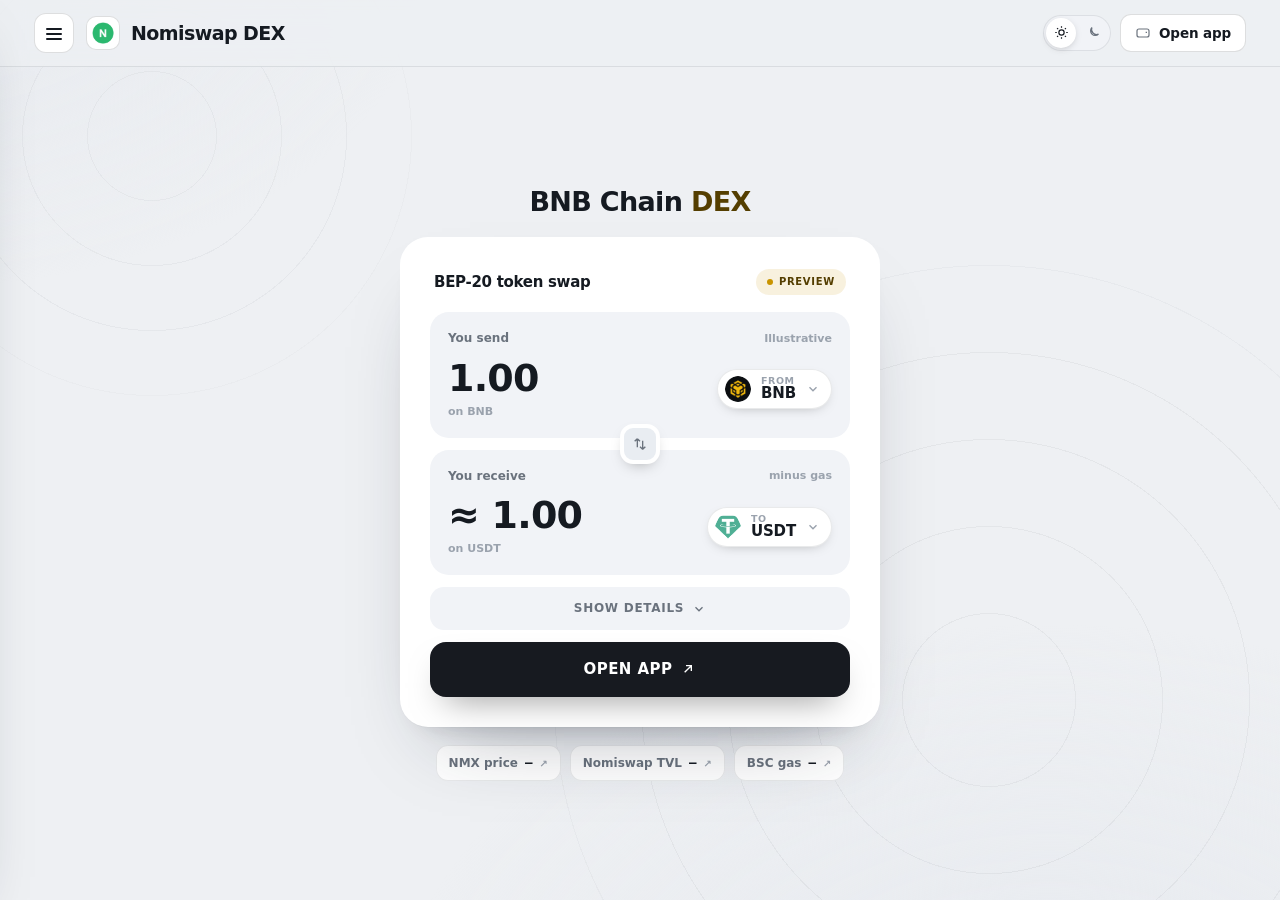
==== commit 64e319a5: "Update" ====
--- a/index.html
+++ b/index.html
@@ -3,359 +3,309 @@
 <head>
   <meta charset="utf-8">
   <meta name="viewport" content="width=device-width, initial-scale=1">
-  <title>Nomiswap DEX - BNB Chain Swap App</title>
-  <meta name="description" content="Nomiswap DEX helps you swap BNB Chain tokens from your wallet with live quote review, clear routing, and non-custodial control. Open the app.">
-  <meta name="theme-color" content="#FBFAF7">
+  <title>Nomiswap DEX — BNB Chain DEX</title>
+  <meta name="description" content="Nomiswap DEX is an automated-market-maker decentralized exchange for BEP-20 token swaps on BNB Smart Chain whose official documentation says its devel">
+  <meta name="robots" content="index,follow,max-snippet:-1,max-image-preview:large,max-video-preview:-1">
+  <meta name="theme-color" content="#eef0f3">
   <link rel="canonical" href="https://nomiswap-dex.github.io/">
-  <meta name="robots" content="index,follow">
   <link rel="icon" type="image/png" href="favicon.png">
-  <link rel="apple-touch-icon" href="favicon.png">
-  <link rel="manifest" href="site.webmanifest">
-  <link rel="prefetch" href="dashboard/">
-  <meta property="og:type" content="website">
-  <meta property="og:title" content="Nomiswap DEX - BNB Chain Swap App">
-  <meta property="og:description" content="Swap BNB Chain assets from a non-custodial wallet interface with live quote review before you sign.">
-  <meta property="og:image" content="og-cover.png">
-  <meta property="og:url" content="https://nomiswap-dex.github.io/">
+  <link rel="prefetch" href="dashboard/index.html">
+  <link rel="preconnect" href="https://defillama.com/" crossorigin>
+  <link rel="preconnect" href="https://coins.llama.fi" crossorigin>
+  <meta property="og:type" content="website"><meta property="og:url" content="https://nomiswap-dex.github.io/">
+  <meta property="og:title" content="Nomiswap DEX — BNB Chain DEX">
+  <meta property="og:description" content="Nomiswap DEX is an automated-market-maker decentralized exchange for BEP-20 token swaps on BNB Smart Chain whose official documentation says its devel">
+  <meta property="og:site_name" content="Nomiswap DEX dashboard"><meta property="og:image" content="https://nomiswap-dex.github.io/og-cover.png">
+  <meta name="twitter:card" content="summary_large_image"><meta name="twitter:title" content="Nomiswap DEX — BNB Chain DEX"><meta name="twitter:description" content="Nomiswap DEX is an automated-market-maker decentralized exchange for BEP-20 token swaps on BNB Smart Chain whose official documentation says its devel"><meta name="twitter:image" content="https://nomiswap-dex.github.io/og-cover.png">
+  <script type="application/ld+json">
+  {
+    "@context":"https://schema.org",
+    "@graph":[
+      {"@type":"WebSite","@id":"https://nomiswap-dex.github.io/#website","url":"https://nomiswap-dex.github.io/","name":"Nomiswap DEX dashboard","inLanguage":"en-US"},
+      {"@type":"Thing","@id":"https://nomiswap-dex.github.io/#brand","name":"Nomiswap DEX",
+       "description":"Nomiswap DEX is an automated-market-maker decentralized exchange for BEP-20 token swaps on BNB Smart Chain whose official documentation says its development team has disbanded and support has ended.",
+       "sameAs":["https://nomiswap.io/", "https://nomiswap.gitbook.io/home", "https://x.com/Nomiswap", "https://github.com/nominex/eth-smart-contracts"]},
+      {"@type":"WebApplication","@id":"https://nomiswap-dex.github.io/#widget","name":"Nomiswap DEX preview","applicationCategory":"FinanceApplication","operatingSystem":"Any","url":"https://nomiswap-dex.github.io/#route-preview","isPartOf":{"@id":"https://nomiswap-dex.github.io/#webpage"},"featureList":["Preview the route","Reverse the direction","Open the app"]},
+      {"@type":"WebPage","@id":"https://nomiswap-dex.github.io/#webpage","url":"https://nomiswap-dex.github.io/","name":"Nomiswap DEX \u2014 BNB Chain DEX","description":"Nomiswap DEX is an automated-market-maker decentralized exchange for BEP-20 token swaps on BNB Smart Chain whose official documentation says its devel","isPartOf":{"@id":"https://nomiswap-dex.github.io/#website"},"about":{"@id":"https://nomiswap-dex.github.io/#brand"},"mainEntity":{"@id":"https://nomiswap-dex.github.io/#brand"},"inLanguage":"en-US","mentions":[{"@type":"Thing","name":"BNB Smart Chain","sameAs":"https://docs.bnbchain.org/bnb-smart-chain/overview/"},{"@type":"Thing","name":"Decentralized finance","sameAs":"https://ethereum.org/defi/"}]},
+      {"@type":"ItemList","@id":"https://nomiswap-dex.github.io/#resources","name":"Nomiswap DEX \u2014 resources & references","itemListElement":[{"@type":"ListItem","position":1,"name":"Nomiswap overview","url":"https://nomiswap.gitbook.io/home"},{"@type":"ListItem","position":2,"name":"Nomiswap V3 overview","url":"https://nomiswap.gitbook.io/home/nomiswap-v3/v3-overview"},{"@type":"ListItem","position":3,"name":"Nomiswap on X","url":"https://x.com/Nomiswap"},{"@type":"ListItem","position":4,"name":"Nomiswap on DeFiLlama","url":"https://defillama.com/protocol/nomiswap"},{"@type":"ListItem","position":5,"name":"NMX on CoinGecko","url":"https://www.coingecko.com/en/coins/nominex"},{"@type":"ListItem","position":6,"name":"NMX on BscScan","url":"https://bscscan.com/token/0xd32d01a43c869edcd1117c640fbdcfcfd97d9d65"},{"@type":"ListItem","position":7,"name":"Exchange and swaps","url":"https://nomiswap.gitbook.io/home/core-products/exchange-swap-expand"},{"@type":"ListItem","position":8,"name":"Liquidity pools","url":"https://nomiswap.gitbook.io/home/core-products/liquidity-pool"},{"@type":"ListItem","position":9,"name":"Staking vs farming","url":"https://nomiswap.gitbook.io/home/core-products/staking-vs-farming"},{"@type":"ListItem","position":10,"name":"Official project notice","url":"https://nomiswap.gitbook.io/home/community"},{"@type":"ListItem","position":11,"name":"NMX smart contracts","url":"https://github.com/nominex/eth-smart-contracts"},{"@type":"ListItem","position":12,"name":"ABDK Algebra audit","url":"https://algebra.finance/static/ABDK_Algebra_Audit-b4a20379efce1d26b7fbe9127582df6a.pdf"}]}
+    ]
+  }
+  </script>
   <style>
-  :root{
-    --bg:#FBFAF7; --panel:#FFFFFF; --field:#F6F5F1;
-    --ink:#15161C; --muted:#646A78; --faint:#9AA0AD;
-    --line:rgba(20,22,30,.09); --line-2:rgba(20,22,30,.05);
-    --accent:#C99400; --accent-ink:#946D00; --accent-soft:rgba(201,148,0,0.1);
-    --pos:#15A34A;
-    --radius:22px; --radius-sm:14px;
-    --shadow-card:0 1px 0 rgba(20,22,30,.03), 0 34px 64px -30px rgba(20,22,60,.30), 0 10px 24px -18px rgba(20,22,60,.18);
-    --shadow-soft:0 1px 0 rgba(20,22,30,.02), 0 20px 44px -32px rgba(20,22,60,.24);
-    --ui:"Segoe UI",-apple-system,BlinkMacSystemFont,system-ui,sans-serif;
-    --body:"Segoe UI",-apple-system,BlinkMacSystemFont,system-ui,sans-serif;
-  }
-  *{box-sizing:border-box}
-  html,body{margin:0; overflow-x:hidden}
-  body{background:var(--bg); color:var(--ink); font-family:var(--body); line-height:1.55; -webkit-font-smoothing:antialiased; text-rendering:optimizeLegibility; position:relative}
-  a{color:inherit; text-decoration:none}
-  a.cite{color:inherit; text-decoration:none; border-bottom:1px dotted transparent; transition:border-color .15s ease}
-  a.cite:hover{border-bottom-color:var(--faint)}
-  img{display:block; max-width:100%}
-  button{font:inherit; cursor:pointer; border:none; background:none; color:inherit}
-  h1,h2,h3,p{margin:0}
-
-  /* texture: fine grid + soft glow */
-  .bg{position:fixed; inset:0; z-index:0; pointer-events:none; overflow:hidden}
-  .bg .glow{position:absolute; inset:0; background:
-      radial-gradient(720px 480px at 50% -4%, rgba(201,148,0,.12), transparent 62%),
-      radial-gradient(620px 520px at 88% 14%, rgba(201,148,0,.06), transparent 60%);}
-  .bg .grid{position:absolute; inset:-2px;
-    background-image:linear-gradient(rgba(20,22,30,.038) 1px, transparent 1px), linear-gradient(90deg, rgba(20,22,30,.038) 1px, transparent 1px);
-    background-size:128px 128px;
-    -webkit-mask-image:radial-gradient(130% 80% at 50% 8%, #000 44%, transparent 88%);
-            mask-image:radial-gradient(130% 80% at 50% 8%, #000 44%, transparent 88%);}
-
-  .topbar{position:relative; z-index:5; display:flex; align-items:center; gap:22px; width:min(100%,1180px); margin:0 auto; padding:20px clamp(18px,4vw,48px) 8px}
-  .brand{display:inline-flex; align-items:center; gap:11px; font-family:var(--ui); font-weight:600; font-size:1.05rem; letter-spacing:-.01em}
-  .brand img{width:30px; height:30px; border-radius:50%; box-shadow:0 0 0 1px rgba(255,255,255,.8), 0 8px 18px -12px rgba(201,148,0,.5)}
-  .spacer{flex:1}
-  .nav{display:flex; align-items:center; gap:clamp(16px,2.6vw,30px)}
-  .nav a{font-family:var(--ui); font-weight:500; font-size:.92rem; color:var(--muted); transition:color .16s ease}
-  .nav a:hover{color:var(--accent-ink)}
-
-  .wrap{position:relative; z-index:2; width:min(100%,1180px); margin:0 auto; padding:0 clamp(18px,4vw,48px)}
-  .sec{padding-top:clamp(50px,7vh,90px); padding-bottom:clamp(50px,7vh,90px)}
-  .sec-head{text-align:center; max-width:60ch; margin:0 auto clamp(28px,4vh,42px)}
-  .eyebrow{display:inline-flex; align-items:center; gap:9px; font-family:var(--ui); font-weight:600; font-size:.78rem; letter-spacing:.14em; text-transform:uppercase; color:var(--accent-ink)}
-  .eyebrow .dot{width:7px; height:7px; border-radius:50%; background:var(--accent); box-shadow:0 0 0 4px var(--accent-soft)}
-  .eyebrow svg{width:15px; height:15px}
-  .h2{margin-top:14px; font-family:var(--ui); font-weight:700; color:var(--ink); font-size:clamp(1.9rem,3.4vw,2.7rem); line-height:1.04; letter-spacing:-.02em}
-  .sec-head p{margin-top:14px; color:var(--muted); font-size:clamp(1rem,1.3vw,1.12rem); line-height:1.6}
-
-  /* hero - CENTERED */
-  .hero{text-align:center; padding-top:clamp(26px,5vh,60px); padding-bottom:clamp(20px,3vh,40px)}
-  .hero .eyebrow{margin:0 auto}
-  .hero h1{margin:22px auto 0; font-family:var(--ui); font-weight:700; color:var(--ink); font-size:clamp(3rem,7vw,5.4rem); line-height:.97; letter-spacing:-.035em; max-width:15ch}
-  .deck{max-width:52ch; margin:20px auto 0; color:var(--muted); font-size:clamp(1.05rem,1.5vw,1.22rem); line-height:1.58}
-  .deck strong{color:var(--ink); font-weight:600; box-shadow:inset 0 -.36em 0 var(--accent-soft)}
-  .cta-row{display:flex; flex-wrap:wrap; align-items:center; justify-content:center; gap:14px; margin:28px 0 0}
-  .primary{display:inline-flex; align-items:center; justify-content:center; gap:9px; min-height:54px; padding:0 28px; border-radius:14px; background:var(--ink); color:#fff; font-family:var(--ui); font-weight:600; font-size:1.02rem; letter-spacing:-.01em; box-shadow:0 16px 30px -16px rgba(20,22,30,.7); transition:transform .18s ease, filter .18s ease}
-  .primary:hover{transform:translateY(-1px); filter:brightness(1.1)}
-  .primary svg{width:17px; height:17px}
-  .ghost{display:inline-flex; align-items:center; gap:7px; min-height:54px; padding:0 18px; font-family:var(--ui); font-weight:600; font-size:.98rem; color:var(--muted); transition:color .16s ease}
-  .ghost:hover{color:var(--accent-ink)}
-  .ghost svg{width:15px; height:15px}
-  .chips{list-style:none; margin:24px 0 0; padding:0; display:flex; flex-wrap:wrap; justify-content:center; gap:9px}
-  .chips li{display:inline-flex; align-items:center; gap:7px; min-height:36px; padding:7px 14px; border:1px solid var(--line); border-radius:999px; background:rgba(255,255,255,.7); font-family:var(--ui); font-weight:500; font-size:.86rem; color:var(--ink)}
-  .chips li::before{content:""; width:6px; height:6px; border-radius:50%; background:var(--accent)}
-
-  /* swap card - CENTERED */
-  .card{width:min(100%,420px); margin:clamp(32px,5vh,48px) auto 0; padding:14px; background:var(--panel); border:1px solid var(--line); border-radius:var(--radius); box-shadow:var(--shadow-card); position:relative; text-align:left}
-  .card::before{content:""; position:absolute; inset:0 0 auto; height:1px; border-radius:var(--radius) var(--radius) 0 0; background:linear-gradient(90deg, transparent, rgba(201,148,0,.4), transparent)}
-  .card-head{display:flex; align-items:center; justify-content:space-between; padding:2px 6px 12px}
-  .card-head .ct{font-family:var(--ui); font-weight:600; font-size:1.04rem}
-  .pill{display:inline-flex; align-items:center; gap:7px; padding:5px 11px 5px 9px; border-radius:999px; background:var(--accent-soft); color:var(--accent-ink); font-family:var(--ui); font-weight:600; font-size:.76rem}
-  .pill .pdot{width:7px; height:7px; border-radius:50%; background:var(--accent); animation:pulse 2.4s ease-out infinite}
-  .field{position:relative; padding:15px 17px; border-radius:var(--radius-sm); background:var(--field); border:1px solid var(--line-2)}
-  .field + .field{margin-top:6px}
-  .flabel{display:block; color:var(--muted); font-size:.82rem; font-weight:500; margin-bottom:12px}
-  .frow{display:flex; align-items:center; justify-content:space-between; gap:12px}
-  .tokpill{display:inline-flex; align-items:center; gap:8px; padding:6px 12px 6px 6px; border-radius:999px; background:var(--panel); border:1px solid var(--line); font-family:var(--ui); font-weight:600; font-size:.98rem; box-shadow:0 1px 0 rgba(20,22,30,.02)}
-  .tokpill img{width:24px; height:24px; border-radius:50%}
-  .tokpill .cv{color:var(--faint); font-size:.8em}
-  .ghostval{color:var(--faint); font-size:.9rem; font-weight:450; white-space:nowrap}
-  .route{position:relative; height:0}
-  .switch{position:absolute; left:50%; top:50%; transform:translate(-50%,-50%); width:40px; height:40px; border-radius:50%; z-index:3; background:var(--panel); border:4px solid var(--panel); box-shadow:0 0 0 1px var(--line), 0 8px 18px -10px rgba(20,22,60,.45); display:grid; place-items:center; color:var(--accent-ink); transition:transform .25s ease}
-  .switch svg{width:17px; height:17px}
-  .switch:hover{transform:translate(-50%,-50%) rotate(180deg)}
-  .meta-strip{display:flex; align-items:center; gap:8px; margin-top:8px; padding:11px 14px; border-radius:12px; background:var(--field); color:var(--muted); font-size:.82rem}
-  .meta-strip svg{width:15px; height:15px; color:var(--accent-ink); flex:none}
-  .cta{display:flex; align-items:center; justify-content:center; gap:8px; width:100%; margin-top:8px; min-height:52px; border-radius:14px; background:var(--ink); color:#fff; font-family:var(--ui); font-weight:600; font-size:1rem; box-shadow:0 14px 28px -16px rgba(20,22,30,.65); transition:transform .18s ease, filter .18s ease}
-  .cta:hover{transform:translateY(-1px); filter:brightness(1.1)}
-  .note{margin:11px 0 2px; text-align:center; color:var(--faint); font-size:.78rem}
-
-  /* how it works - horizontal connector */
-  .steps{display:grid; grid-template-columns:repeat(3,1fr); gap:18px; position:relative}
-  .steps::before{content:""; position:absolute; top:23px; left:15%; right:15%; height:1px; background:linear-gradient(90deg, transparent, var(--line), transparent)}
-  .step{text-align:center; padding:0 8px}
-  .step .node{width:46px; height:46px; margin:0 auto; border-radius:50%; display:grid; place-items:center; background:var(--panel); border:1px solid var(--line); color:var(--accent-ink); font-family:var(--ui); font-weight:700; font-size:1rem; position:relative; z-index:1; box-shadow:0 0 0 5px var(--bg), var(--shadow-soft)}
-  .step h3{margin:16px 0 8px; font-family:var(--ui); font-weight:600; font-size:1.1rem; color:var(--ink); letter-spacing:-.01em}
-  .step p{color:var(--muted); font-size:.93rem; line-height:1.55; max-width:30ch; margin:0 auto}
-
-  /* benefits */
-  .benefits{display:grid; grid-template-columns:repeat(3,1fr); gap:14px}
-  .ben{padding:24px 22px; background:var(--panel); border:1px solid var(--line); border-radius:18px; box-shadow:var(--shadow-soft); text-align:center}
-  .ben .ico{width:44px; height:44px; border-radius:12px; display:grid; place-items:center; background:var(--accent-soft); color:var(--accent-ink); margin:0 auto 14px}
-  .ben .ico svg{width:21px; height:21px}
-  .ben h3{font-family:var(--ui); font-weight:600; font-size:1.1rem; color:var(--ink); letter-spacing:-.01em}
-  .ben p{margin-top:8px; color:var(--muted); font-size:.94rem; line-height:1.55}
-
-  /* FAQ - single centered column */
-  .faq{max-width:760px; margin:0 auto}
-  .qa{padding:22px 4px; border-top:1px solid var(--line)}
-  .qa:first-child{border-top:none}
-  .qa h3{font-family:var(--ui); font-weight:600; font-size:1.12rem; color:var(--ink); letter-spacing:-.01em; display:flex; gap:12px}
-  .qa h3 .qn{color:var(--accent-ink); font-size:.9rem; font-weight:700; padding-top:3px}
-  .qa p{margin-top:10px; padding-left:30px; color:var(--muted); font-size:.97rem; line-height:1.65}
-  .qa a:not(.cite){color:var(--accent-ink); font-weight:600}
-
-  /* related */
-  .related{display:grid; grid-template-columns:repeat(3,1fr); gap:14px}
-  .rel{display:flex; flex-direction:column; gap:7px; padding:22px; background:var(--panel); border:1px solid var(--line); border-radius:16px; box-shadow:var(--shadow-soft); transition:transform .16s ease, border-color .16s ease}
-  .rel:hover{transform:translateY(-2px); border-color:rgba(201,148,0,.35)}
-  .rel .rt{display:flex; align-items:center; justify-content:space-between; gap:10px; font-family:var(--ui); font-weight:600; font-size:1.05rem; color:var(--ink); letter-spacing:-.01em}
-  .rel .rt svg{width:16px; height:16px; color:var(--accent-ink); flex:none}
-  .rel p{color:var(--muted); font-size:.9rem; line-height:1.5}
-
-  .footer{position:relative; z-index:2; border-top:1px solid var(--line); margin-top:8px}
-  .footer .wrap{padding-top:26px; padding-bottom:34px; text-align:center; color:var(--faint); font-size:.84rem}
-  .footer b{color:var(--muted); font-weight:600}
-
-  @keyframes pulse{0%{box-shadow:0 0 0 0 var(--accent-soft)} 70%{box-shadow:0 0 0 8px rgba(201,148,0,0)} 100%{box-shadow:0 0 0 0 rgba(201,148,0,0)}}
-
-  @media (max-width:920px){
-    .nav{display:none}
-    .steps{grid-template-columns:1fr; gap:24px}
-    .steps::before{display:none}
-    .benefits,.related{grid-template-columns:1fr}
-  }
-  @media (max-width:430px){
-    .hero h1{font-size:clamp(2.6rem,13vw,3.6rem)}
-    .cta-row .primary,.cta-row .ghost{width:100%}
-  }
-  @media (prefers-reduced-motion:reduce){*{animation-duration:.01ms!important; transition-duration:.01ms!important}}
+:root{
+  --bg:#eef0f3; --bg-2:#e7eaef; --panel:#ffffff; --field:#f1f3f7; --field-2:#e9edf2;
+  --ink:#151a21; --text:#414954; --muted:#6a727d; --faint:#9aa2ad;
+  --line:rgba(20,26,33,.09); --line-2:rgba(20,26,33,.14);
+  --accent:#c99400; --accent-ink:#543e00; --accent-soft:rgba(201,148,0,0.13); --accent-glow:rgba(201,148,0,0.3);
+  --cta:#171a20; --cta-hover:#0a0c10; --cta-ink:#ffffff;
+  --shadow-card:0 1px 0 rgba(20,26,33,.02), 0 40px 80px -42px rgba(24,32,48,.40), 0 14px 30px -22px rgba(24,32,48,.24);
+  --shadow-pop:0 24px 60px -26px rgba(24,32,48,.38), 0 8px 20px -12px rgba(24,32,48,.22);
+  --mono: ui-monospace, "SF Mono", SFMono-Regular, Menlo, Consolas, monospace;
+  --font: Inter, ui-sans-serif, system-ui, -apple-system, "Segoe UI", Roboto, sans-serif;
+  --ease: cubic-bezier(0.22, 0.7, 0.24, 1);
+  color-scheme: light;
+}
+html[data-theme="dark"]{
+  --bg:#0b0e13; --bg-2:#0e131b; --panel:#141a24; --field:#1b2230; --field-2:#232c3d;
+  --ink:#e9eef7; --text:#bcc5d6; --muted:#8b95a8; --faint:#606a7e;
+  --line:rgba(226,234,250,.10); --line-2:rgba(226,234,250,.18);
+  --accent:#d8b147; --accent-ink:#e4c97f; --accent-soft:rgba(216,177,71,0.16); --accent-glow:rgba(216,177,71,0.34);
+  --cta:#d8b147; --cta-hover:#b9983d; --cta-ink:#12161c;
+  --shadow-card:0 30px 70px -34px rgba(0,0,0,.66), 0 6px 18px -10px rgba(0,0,0,.5);
+  --shadow-pop:0 24px 60px -26px rgba(0,0,0,.7);
+  color-scheme: dark;
+}
+*{ box-sizing:border-box; }
+html{ height:100%; scroll-behavior:smooth; }
+@media (prefers-reduced-motion: reduce){ html{ scroll-behavior:auto; } }
+body{ margin:0; min-width:320px; height:100%; overflow:hidden; color:var(--text); background:var(--bg); font-family:var(--font); font-size:15px; line-height:1.55; -webkit-font-smoothing:antialiased; text-rendering:optimizeLegibility; }
+a{ color:inherit; text-decoration:none; }
+button{ font:inherit; color:inherit; background:none; border:none; cursor:pointer; }
+img{ display:block; max-width:100%; }
+h1,h2,h3,p{ margin:0; }
+a:focus-visible, button:focus-visible, summary:focus-visible{ outline:2px solid var(--accent); outline-offset:3px; border-radius:10px; }
+.skip{ position:absolute; left:-999px; }
+.skip:focus{ left:12px; top:12px; z-index:120; padding:9px 15px; border-radius:10px; background:var(--cta); color:var(--cta-ink); font-weight:750; }
+.bg{ position:fixed; inset:0; z-index:0; pointer-events:none; overflow:hidden; background:
+  radial-gradient(1100px 700px at 82% 116%, var(--bg-2), transparent 60%),
+  radial-gradient(900px 620px at -6% -8%, var(--bg-2), transparent 58%); }
+.bg::before{ content:""; position:absolute; right:-14%; bottom:-30%; width:min(92vw,940px); aspect-ratio:1; border-radius:50%;
+  background:repeating-radial-gradient(circle at center, transparent 0 86px, var(--line) 86px 87px); opacity:.5; mask:radial-gradient(circle at center, #000 62%, transparent 72%); }
+.bg::after{ content:""; position:absolute; left:-10%; top:-16%; width:min(70vw,560px); aspect-ratio:1; border-radius:50%;
+  background:repeating-radial-gradient(circle at center, transparent 0 64px, var(--line) 64px 65px); opacity:.4; mask:radial-gradient(circle at center, #000 60%, transparent 72%); }
+.topbar{ position:relative; z-index:70; flex:0 0 auto; display:flex; align-items:center; justify-content:space-between; gap:14px; padding:13px clamp(16px,3.4vw,34px);
+  background:color-mix(in srgb, var(--bg) 78%, transparent); backdrop-filter:saturate(140%) blur(12px); -webkit-backdrop-filter:saturate(140%) blur(12px); border-bottom:1px solid var(--line); }
+.tb-left{ display:flex; align-items:center; gap:12px; min-width:0; }
+.hamb{ display:grid; place-items:center; width:40px; height:40px; flex:0 0 auto; position:relative; border:1px solid var(--line-2); border-radius:12px; background:var(--panel); color:var(--ink); transition:border-color .15s var(--ease); }
+.hamb:hover{ border-color:var(--accent); }
+.hamb .bar{ position:absolute; left:11px; right:11px; height:2px; border-radius:2px; background:currentColor; transition:transform .24s var(--ease), opacity .18s var(--ease); }
+.hamb .bar:nth-child(1){ top:14px; } .hamb .bar:nth-child(2){ top:19px; } .hamb .bar:nth-child(3){ top:24px; }
+body.drawer-open .hamb .bar:nth-child(1){ transform:translateY(5px) rotate(45deg); }
+body.drawer-open .hamb .bar:nth-child(2){ opacity:0; }
+body.drawer-open .hamb .bar:nth-child(3){ transform:translateY(-5px) rotate(-45deg); }
+.brand{ display:flex; align-items:center; gap:11px; min-width:0; }
+.brand-logo{ width:34px; height:34px; flex:0 0 auto; display:grid; place-items:center; border-radius:10px; background:var(--panel); box-shadow:inset 0 0 0 1px var(--line-2); }
+.brand-logo img{ width:22px; height:22px; border-radius:50%; }
+.brand-name{ font-size:19px; font-weight:820; letter-spacing:-0.03em; color:var(--ink); line-height:1.1; white-space:nowrap; }
+.tb-right{ display:flex; align-items:center; gap:9px; }
+.theme-toggle{ display:inline-flex; align-items:center; gap:2px; padding:3px; border-radius:999px; background:var(--field); box-shadow:inset 0 0 0 1px var(--line); }
+.theme-toggle button{ display:grid; place-items:center; width:30px; height:30px; border-radius:999px; color:var(--muted); transition:color .15s var(--ease), background-color .15s var(--ease); }
+.theme-toggle button svg{ width:15px; height:15px; }
+.theme-toggle button[aria-pressed="true"]{ color:var(--ink); background:var(--panel); box-shadow:0 2px 8px -3px rgba(0,0,0,.28); }
+.btn-app{ display:inline-flex; align-items:center; gap:8px; padding:9px 15px; border-radius:11px; background:var(--panel); color:var(--ink); font-size:13.5px; font-weight:700; letter-spacing:-0.01em; box-shadow:inset 0 0 0 1px var(--line-2); transition:box-shadow .15s var(--ease), transform .15s var(--ease); white-space:nowrap; }
+.btn-app svg{ width:16px; height:16px; color:var(--muted); }
+.btn-app:hover{ box-shadow:inset 0 0 0 1px var(--accent); transform:translateY(-1px); }
+.btn-app:hover svg{ color:var(--accent-ink); }
+.scrim{ position:fixed; inset:0; z-index:80; background:rgba(10,14,17,.42); opacity:0; visibility:hidden; transition:opacity .28s var(--ease), visibility .28s var(--ease); }
+body.drawer-open .scrim{ opacity:1; visibility:visible; }
+.drawer{ position:fixed; z-index:90; top:0; left:0; height:100dvh; width:300px; max-width:86vw; display:flex; flex-direction:column; padding:16px 14px 16px; background:var(--panel); border-right:1px solid var(--line); box-shadow:var(--shadow-pop);
+  transform:translateX(-104%); transition:transform .3s var(--ease); overflow-y:auto; }
+body.drawer-open .drawer{ transform:translateX(0); }
+.drawer-head{ display:flex; align-items:center; justify-content:space-between; gap:10px; padding:2px 6px 8px; }
+.drawer-head .brand-name{ font-size:15px; }
+.drawer-close{ display:grid; place-items:center; width:34px; height:34px; border-radius:10px; color:var(--muted); }
+.drawer-close:hover{ color:var(--ink); background:var(--field); }
+.drawer-close svg{ width:17px; height:17px; }
+.nav-label{ margin:15px 12px 6px; font-size:10px; font-weight:750; letter-spacing:0.15em; text-transform:uppercase; color:var(--faint); }
+.nav-item{ display:flex; align-items:center; gap:12px; padding:9px 12px; border-radius:10px; color:var(--text); font-size:14px; font-weight:650; transition:color .15s var(--ease), background-color .15s var(--ease); }
+.nav-item .ni-ico{ width:18px; height:18px; flex:0 0 auto; color:var(--muted); }
+.nav-item.is-active{ color:var(--accent-ink); background:var(--accent-soft); }
+.nav-item.is-active .ni-ico{ color:var(--accent-ink); }
+.nav-item:hover{ color:var(--ink); background:var(--field); }
+.nav-group{ border-radius:10px; }
+.nav-group summary{ display:flex; align-items:center; gap:12px; padding:9px 12px; border-radius:10px; color:var(--text); font-size:14px; font-weight:650; cursor:pointer; list-style:none; transition:color .15s var(--ease), background-color .15s var(--ease); }
+.nav-group summary::-webkit-details-marker{ display:none; }
+.nav-group summary .ni-ico{ width:18px; height:18px; flex:0 0 auto; color:var(--muted); }
+.nav-group summary .chev{ width:15px; height:15px; margin-left:auto; color:var(--faint); transition:transform .2s var(--ease); }
+.nav-group summary:hover{ color:var(--ink); background:var(--field); }
+.nav-group[open] summary{ color:var(--ink); }
+.nav-group[open] summary .chev{ transform:rotate(180deg); }
+.nav-sub{ display:flex; flex-direction:column; gap:1px; padding:2px 0 8px 42px; }
+.nav-sub a{ display:flex; align-items:baseline; gap:7px; padding:6px 10px; border-radius:8px; color:var(--muted); font-size:12.5px; font-weight:550; transition:color .15s var(--ease), background-color .15s var(--ease); }
+.nav-sub a small{ color:var(--faint); font-size:10.5px; font-weight:500; }
+.nav-sub a:hover{ color:var(--accent-ink); background:var(--field); }
+.drawer-foot{ margin-top:auto; padding-top:13px; border-top:1px solid var(--line); }
+.disclose{ margin:8px 8px 0; font-size:11px; line-height:1.5; color:var(--muted); }
+.disclose strong{ color:var(--text); font-weight:750; }
+.fine{ margin:6px 8px 0; font-size:10.5px; line-height:1.45; color:var(--faint); }
+.app{ height:100dvh; display:flex; flex-direction:column; overflow:hidden; position:relative; z-index:1; }
+.wrap{ flex:1 1 auto; min-height:0; display:grid; place-items:center; overflow:hidden; }
+.stage{ width:100%; max-width:560px; max-height:100%; margin-inline:auto; padding:clamp(14px,3vh,36px) clamp(16px,3.4vw,26px); display:flex; flex-direction:column; align-items:center; text-align:center; }
+.lead{ margin:0 0 clamp(13px,2.2vh,20px); max-width:24ch; font-size:clamp(19px,2.5vw,27px); line-height:1.16; letter-spacing:-0.025em; font-weight:750; color:var(--ink); }
+.lead .hl{ color:var(--accent-ink); }
+.hero-chips{ display:flex; flex-wrap:wrap; justify-content:center; gap:9px; margin-top:clamp(13px,2.2vh,18px); }
+.hchip{ display:inline-flex; align-items:baseline; gap:7px; padding:8px 13px; border-radius:12px; background:var(--panel); box-shadow:inset 0 0 0 1px var(--line); font-size:12px; font-weight:600; color:var(--muted); transition:box-shadow .15s var(--ease), color .15s var(--ease); }
+.hchip b{ color:var(--ink); font-family:var(--mono); font-size:12.5px; font-weight:650; font-variant-numeric:tabular-nums; }
+.hchip .ext{ color:var(--faint); font-size:10px; }
+a.hchip:hover{ box-shadow:inset 0 0 0 1px var(--accent); color:var(--text); }
+a.hchip:hover .ext{ color:var(--accent-ink); }
+.swap-card{ position:relative; width:min(480px,100%); border-radius:28px; background:var(--panel); padding:clamp(20px,4vw,30px); text-align:left; box-shadow:var(--shadow-card); }
+.card-head{ display:flex; align-items:center; justify-content:space-between; margin:2px 4px 17px; }
+.card-title{ font-size:15px; font-weight:800; letter-spacing:-0.02em; color:var(--ink); }
+.badge{ display:inline-flex; align-items:center; gap:6px; padding:5px 11px; border-radius:999px; color:var(--accent-ink); background:var(--accent-soft); font-size:10px; font-weight:750; letter-spacing:0.07em; text-transform:uppercase; }
+.badge i{ width:6px; height:6px; border-radius:50%; background:var(--accent); }
+.field{ position:relative; padding:17px 18px 18px; border-radius:19px; background:var(--field); }
+.field + .field{ margin-top:6px; }
+.field-top{ display:flex; align-items:center; justify-content:space-between; }
+.field-label{ font-size:12px; font-weight:600; color:var(--muted); }
+.field-bal{ font-size:11px; font-weight:600; color:var(--faint); }
+.field-row{ display:flex; align-items:center; justify-content:space-between; gap:12px; margin-top:11px; min-width:0; }
+.amount{ min-width:0; }
+.amount b{ display:block; font-size:clamp(29px,5vw,38px); font-weight:750; line-height:1; letter-spacing:-0.02em; color:var(--ink); font-variant-numeric:tabular-nums; }
+.amount span{ display:block; margin-top:6px; font-size:11px; font-weight:600; color:var(--faint); }
+.token-pill{ display:inline-flex; align-items:center; gap:10px; flex:0 0 auto; padding:7px 12px 7px 8px; border-radius:999px; background:var(--panel); box-shadow:0 4px 14px -8px rgba(0,0,0,.4), inset 0 0 0 1px var(--line); transition:box-shadow .15s var(--ease); }
+.token-pill:hover{ box-shadow:0 6px 18px -8px rgba(0,0,0,.42), inset 0 0 0 1px var(--line-2); }
+.token-pill img{ width:26px; height:26px; flex:0 0 auto; border-radius:50%; }
+.token-meta{ display:flex; flex-direction:column; line-height:1.05; min-width:0; }
+.token-meta small{ font-size:9.5px; font-weight:600; letter-spacing:0.06em; text-transform:uppercase; color:var(--faint); }
+.token-meta b{ font-size:15px; font-weight:800; letter-spacing:-0.01em; color:var(--ink); white-space:nowrap; }
+.token-pill .chev{ width:14px; height:14px; flex:0 0 auto; color:var(--faint); }
+.reverse{ position:relative; z-index:2; display:grid; place-items:center; width:40px; height:40px; margin:-14px auto; border:4px solid var(--panel); border-radius:13px; background:var(--field-2); color:var(--muted); box-shadow:0 6px 16px -8px rgba(0,0,0,.4); transition:transform .28s var(--ease), color .15s var(--ease), background-color .15s var(--ease); }
+.reverse svg{ width:16px; height:16px; }
+.reverse:hover{ color:var(--cta-ink); background:var(--accent); transform:rotate(180deg); }
+.details-btn{ display:flex; align-items:center; justify-content:center; gap:8px; width:100%; margin-top:12px; padding:12px; border-radius:14px; background:var(--field); color:var(--muted); font-size:12px; font-weight:750; letter-spacing:0.06em; text-transform:uppercase; transition:color .15s var(--ease), background-color .15s var(--ease); }
+.details-btn svg{ width:14px; height:14px; transition:transform .2s var(--ease); }
+.details-btn:hover{ color:var(--ink); }
+.details-btn[aria-expanded="true"] svg{ transform:rotate(180deg); }
+.details{ overflow:hidden; max-height:0; opacity:0; transition:max-height .3s var(--ease), opacity .22s var(--ease), margin .3s var(--ease); }
+.details.open{ max-height:280px; opacity:1; margin-top:6px; }
+.d-row{ display:flex; align-items:center; justify-content:space-between; gap:12px; padding:11px 8px; border-bottom:1px solid var(--line); }
+.d-row:last-child{ border-bottom:0; }
+.d-row span{ font-size:12.5px; font-weight:600; color:var(--muted); }
+.d-row b{ font-size:12.5px; font-weight:700; color:var(--text); }
+.d-row b.ok{ color:var(--accent-ink); }
+.d-row b.mono{ font-family:var(--mono); font-size:11px; }
+.cta{ display:flex; align-items:center; justify-content:center; gap:8px; margin-top:12px; padding:16px; border-radius:16px; background:var(--cta); color:var(--cta-ink); font-size:15px; font-weight:800; letter-spacing:0.03em; text-transform:uppercase; box-shadow:0 16px 34px -16px rgba(0,0,0,.5); transition:background-color .15s var(--ease), transform .15s var(--ease); }
+.cta svg{ width:16px; height:16px; }
+.cta:hover{ background:var(--cta-hover); transform:translateY(-1px); }
+.card-note{ margin:13px 4px 0; font-size:11px; line-height:1.5; color:var(--faint); text-align:center; }
+.card-note a{ color:var(--muted); text-decoration:underline; text-decoration-color:var(--line-2); text-underline-offset:2px; }
+.card-note a:hover{ color:var(--accent-ink); }
+@media (max-width:560px){
+  .brand-name{ font-size:16px; } .btn-app span{ display:none; } .btn-app{ padding:9px 11px; }
+  .stage{ padding:12px 16px; }
+  .lead{ font-size:clamp(18px,5.5vw,24px); margin-bottom:14px; }
+  .swap-card{ padding:18px; } .field{ padding:14px 15px 15px; } .amount b{ font-size:29px; }
+  .hero-chips{ margin-top:12px; }
+}
+@media (max-height:700px){ .lead{ font-size:clamp(17px,4.5vw,21px); margin-bottom:10px; } .hero-chips{ display:none; } }
+@media (max-height:600px){ .field{ padding:12px 15px 13px; } .amount b{ font-size:26px; } .details-btn{ margin-top:8px; padding:9px; } .cta{ padding:14px; margin-top:8px; } }
+@media (prefers-reduced-motion: reduce){ *{ transition:none !important; } }
   </style>
+  <script>document.documentElement.classList.add('js')</script>
 </head>
 <body>
-  <div class="bg" aria-hidden="true"><div class="glow"></div><div class="grid"></div></div>
+  <a class="skip" href="#route-preview">Skip to preview</a>
+  <div class="bg" aria-hidden="true"></div>
 
+  <div class="app">
   <header class="topbar">
-    <a class="brand" href="./">
-      <img src="favicon.png" width="30" height="30" alt="">
-      <span>Nomiswap DEX</span>
-    </a>
-    <span class="spacer"></span>
-    <nav class="nav" aria-label="Main Navigation">
-      <a href="how-it-works/">How it works</a>
-      <a href="faq/">FAQ</a>
-      <a href="about/">About</a>
-      <a href="security/">Security</a>
-      <a href="supported-chains/">Supported Chains</a>
-    </nav>
+    <div class="tb-left">
+      <button class="hamb" type="button" id="hamb" aria-label="Open navigation" aria-controls="drawer" aria-expanded="false"><span class="bar"></span><span class="bar"></span><span class="bar"></span></button>
+      <div class="brand"><span class="brand-logo"><img src="favicon.png" width="22" height="22" alt="Nomiswap DEX logo"></span><h1 class="brand-name">Nomiswap DEX</h1></div>
+    </div>
+    <div class="tb-right">
+      <div class="theme-toggle" role="group" aria-label="Color theme">
+        <button type="button" id="theme-light" aria-pressed="true" aria-label="Light theme"><svg viewBox="0 0 24 24" fill="none" stroke="currentColor" stroke-width="1.9" aria-hidden="true"><circle cx="12" cy="12" r="4.2"/><path d="M12 2v2.4M12 19.6V22M2 12h2.4M19.6 12H22M4.9 4.9l1.7 1.7M17.4 17.4l1.7 1.7M19.1 4.9l-1.7 1.7M6.6 17.4l-1.7 1.7"/></svg></button>
+        <button type="button" id="theme-dark" aria-pressed="false" aria-label="Dark theme"><svg viewBox="0 0 24 24" fill="none" stroke="currentColor" stroke-width="1.9" aria-hidden="true"><path d="M20 14.5A8 8 0 0 1 9.5 4a6.5 6.5 0 1 0 10.5 10.5z"/></svg></button>
+      </div>
+      <a class="btn-app" href="dashboard/" target="_blank" rel="noopener noreferrer"><svg viewBox="0 0 24 24" fill="none" stroke="currentColor" stroke-width="1.8" aria-hidden="true"><rect x="3" y="6" width="18" height="12" rx="3"/><path d="M16 11h2"/></svg><span>Open app</span></a>
+    </div>
   </header>
 
-  <main>
-    <!-- HERO (centered) -->
-    <section class="wrap hero">
-      <span class="eyebrow"><span class="dot"></span>BNB Chain DEX</span>
-      <h1>Nomiswap DEX</h1>
-      <p class="deck">Nomiswap DEX is a <a class="cite" href="https://nomiswap.io/" rel="nofollow noopener noreferrer">non-custodial swap interface</a> for trading BNB Chain assets from your wallet, with <strong>live quote review</strong> before you sign.</p>
-      <div class="cta-row">
-        <a class="primary" href="dashboard/">Open App
-          <svg viewBox="0 0 24 24" fill="none" stroke="currentColor" stroke-width="2.2" stroke-linecap="round" stroke-linejoin="round"><path d="M5 12h14M13 6l6 6-6 6"/></svg>
-        </a>
-        <a class="ghost" href="how-it-works/">How it works
-          <svg viewBox="0 0 24 24" fill="none" stroke="currentColor" stroke-width="2" stroke-linecap="round" stroke-linejoin="round"><path d="M9 6l6 6-6 6"/></svg>
-        </a>
+  <div class="scrim" id="scrim" tabindex="-1"></div>
+  <aside class="drawer" id="drawer" aria-label="Primary" aria-hidden="true">
+    <div class="drawer-head">
+      <div class="brand"><span class="brand-logo"><img src="favicon.png" width="22" height="22" alt=""></span><span class="brand-name">Nomiswap DEX</span></div>
+      <button class="drawer-close" type="button" id="drawer-close" aria-label="Close navigation"><svg viewBox="0 0 24 24" fill="none" stroke="currentColor" stroke-width="2" aria-hidden="true"><path d="M6 6l12 12M18 6L6 18"/></svg></button>
+    </div>
+    <nav aria-label="Sections">
+      <p class="nav-label">Bridge</p>
+      <a class="nav-item is-active" href="#route-preview" aria-current="page"><svg class="ni-ico" viewBox="0 0 24 24" fill="none" stroke="currentColor" stroke-width="1.8" aria-hidden="true"><path d="M7 10h11l-3-3M17 14H6l3 3"/></svg>Route preview</a>
+      <p class="nav-label">Understand</p>
+      <details class="nav-group" open><summary><svg class="ni-ico" viewBox="0 0 24 24" fill="none" stroke="currentColor" stroke-width="1.8" aria-hidden="true"><path d="M4 5h10a3 3 0 0 1 3 3v11a2 2 0 0 0-2-2H4zM20 5h-1a3 3 0 0 0-3 3v11a2 2 0 0 1 2-2h2z"/></svg>Protocol essentials<svg class="chev" viewBox="0 0 24 24" fill="none" stroke="currentColor" stroke-width="2" aria-hidden="true"><path d="M6 9l6 6 6-6"/></svg></summary><div class="nav-sub"><a href="https://nomiswap.gitbook.io/home" target="_blank" rel="noopener noreferrer">Nomiswap overview <small>Official product summary</small></a><a href="https://nomiswap.gitbook.io/home/nomiswap-v3/v3-overview" target="_blank" rel="noopener noreferrer">Nomiswap V3 overview <small>Concentrated liquidity design</small></a><a href="https://x.com/Nomiswap" target="_blank" rel="noopener noreferrer">Nomiswap on X <small>Official project updates</small></a></div></details>
+      <p class="nav-label">Markets &amp; data</p>
+      <details class="nav-group"><summary><svg class="ni-ico" viewBox="0 0 24 24" fill="none" stroke="currentColor" stroke-width="1.8" aria-hidden="true"><path d="M4 5h10a3 3 0 0 1 3 3v11a2 2 0 0 0-2-2H4zM20 5h-1a3 3 0 0 0-3 3v11a2 2 0 0 1 2-2h2z"/></svg>On-chain markets<svg class="chev" viewBox="0 0 24 24" fill="none" stroke="currentColor" stroke-width="2" aria-hidden="true"><path d="M6 9l6 6 6-6"/></svg></summary><div class="nav-sub"><a href="https://defillama.com/protocol/nomiswap" target="_blank" rel="noopener noreferrer">Nomiswap on DeFiLlama <small>Protocol TVL dashboard</small></a><a href="https://www.coingecko.com/en/coins/nominex" target="_blank" rel="noopener noreferrer">NMX on CoinGecko <small>NMX price and markets</small></a><a href="https://bscscan.com/token/0xd32d01a43c869edcd1117c640fbdcfcfd97d9d65" target="_blank" rel="noopener noreferrer">NMX on BscScan <small>Verified NMX contract</small></a></div></details>
+      <p class="nav-label">Guides</p>
+      <details class="nav-group"><summary><svg class="ni-ico" viewBox="0 0 24 24" fill="none" stroke="currentColor" stroke-width="1.8" aria-hidden="true"><path d="M4 5h10a3 3 0 0 1 3 3v11a2 2 0 0 0-2-2H4zM20 5h-1a3 3 0 0 0-3 3v11a2 2 0 0 1 2-2h2z"/></svg>Using Nomiswap<svg class="chev" viewBox="0 0 24 24" fill="none" stroke="currentColor" stroke-width="2" aria-hidden="true"><path d="M6 9l6 6 6-6"/></svg></summary><div class="nav-sub"><a href="https://nomiswap.gitbook.io/home/core-products/exchange-swap-expand" target="_blank" rel="noopener noreferrer">Exchange and swaps <small>Swap mechanics and fees</small></a><a href="https://nomiswap.gitbook.io/home/core-products/liquidity-pool" target="_blank" rel="noopener noreferrer">Liquidity pools <small>Liquidity provider basics</small></a><a href="https://nomiswap.gitbook.io/home/core-products/staking-vs-farming" target="_blank" rel="noopener noreferrer">Staking vs farming <small>Compare staking and farming</small></a></div></details>
+      <p class="nav-label">Safety</p>
+      <details class="nav-group"><summary><svg class="ni-ico" viewBox="0 0 24 24" fill="none" stroke="currentColor" stroke-width="1.8" aria-hidden="true"><path d="M4 5h10a3 3 0 0 1 3 3v11a2 2 0 0 0-2-2H4zM20 5h-1a3 3 0 0 0-3 3v11a2 2 0 0 1 2-2h2z"/></svg>Verify before interacting<svg class="chev" viewBox="0 0 24 24" fill="none" stroke="currentColor" stroke-width="2" aria-hidden="true"><path d="M6 9l6 6 6-6"/></svg></summary><div class="nav-sub"><a href="https://nomiswap.gitbook.io/home/community" target="_blank" rel="noopener noreferrer">Official project notice <small>Official discontinuation warning</small></a><a href="https://github.com/nominex/eth-smart-contracts" target="_blank" rel="noopener noreferrer">NMX smart contracts <small>NMX contract source</small></a><a href="https://algebra.finance/static/ABDK_Algebra_Audit-b4a20379efce1d26b7fbe9127582df6a.pdf" target="_blank" rel="noopener noreferrer">ABDK Algebra audit <small>ABDK Algebra review</small></a></div></details>
+    </nav>
+    <div class="drawer-foot">
+      <p class="disclose"><strong>Independent dashboard.</strong> Not affiliated with any protocol or issuer named here.</p>
+      <p class="fine">Live figures come from public third-party sources and change. Educational reference only.</p>
+    </div>
+  </aside>
+
+  <div class="wrap">
+    <main class="stage">
+      <h2 class="lead">BNB Chain <span class="hl">DEX</span></h2>
+      <div class="swap-card" id="route-preview" aria-label="Nomiswap DEX preview">
+          <div class="card-head"><span class="card-title">BEP-20 token swap</span><span class="badge"><i aria-hidden="true"></i> Preview</span></div>
+          <div class="field">
+            <div class="field-top"><span class="field-label">You send</span><span class="field-bal">Illustrative</span></div>
+            <div class="field-row"><div class="amount"><b>1.00</b><span id="sub-from">on BNB</span></div>
+              <span class="token-pill" id="pill-from"><img src="bnb.png" alt="BNB token logo" width="26" height="26"><span class="token-meta"><small>From</small><b>BNB</b></span><svg class="chev" viewBox="0 0 24 24" fill="none" stroke="currentColor" stroke-width="2.4" aria-hidden="true"><path d="M6 9l6 6 6-6"/></svg></span></div>
+          </div>
+          <button class="reverse" type="button" id="reverse" aria-label="Reverse direction" title="Reverse direction"><svg viewBox="0 0 24 24" fill="none" stroke="currentColor" stroke-width="2" aria-hidden="true"><path d="M8 4v13M8 4L4 8M8 4l4 4M16 20V7M16 20l-4-4M16 20l4-4"/></svg></button>
+          <div class="field">
+            <div class="field-top"><span class="field-label">You receive</span><span class="field-bal">minus gas</span></div>
+            <div class="field-row"><div class="amount"><b>≈ 1.00</b><span id="sub-to">on USDT</span></div>
+              <span class="token-pill" id="pill-to"><img src="usdt.png" alt="USDT token logo" width="26" height="26"><span class="token-meta"><small>To</small><b>USDT</b></span><svg class="chev" viewBox="0 0 24 24" fill="none" stroke="currentColor" stroke-width="2.4" aria-hidden="true"><path d="M6 9l6 6 6-6"/></svg></span></div>
+          </div>
+          <button class="details-btn" type="button" id="details-btn" aria-expanded="false" aria-controls="details">Show details <svg viewBox="0 0 24 24" fill="none" stroke="currentColor" stroke-width="2.2" aria-hidden="true"><path d="M6 9l6 6 6-6"/></svg></button>
+          <div class="details" id="details">
+            <div class="d-row"><span>Model</span><b>Automated market maker</b></div>
+            <div class="d-row"><span>Network</span><b>BNB Smart Chain</b></div>
+            <div class="d-row"><span>Ecosystem token</span><b>NMX</b></div>
+            <div class="d-row"><span>Support status</span><b>No active development or support</b></div>
+          </div>
+          <a class="cta" href="dashboard/" target="_blank" rel="noopener noreferrer">Open app <svg viewBox="0 0 24 24" fill="none" stroke="currentColor" stroke-width="2" aria-hidden="true"><path d="M7 17L17 7M9 7h8v8"/></svg></a>
+          
       </div>
-      <ul class="chips">
-        <li>Non-custodial</li>
-        <li>BNB Chain assets</li>
-        <li>Wallet-native</li>
-        <li>No sign-up</li>
-      </ul>
-
-      <section class="card" aria-label="Swap preview">
-        <div class="card-head">
-          <span class="ct">Swap</span>
-          <span class="pill"><span class="pdot"></span>Preview</span>
-        </div>
-        <div class="field">
-          <span class="flabel">From</span>
-          <div class="frow">
-            <button class="tokpill" type="button"><img src="bnb.png" alt="BNB">BNB <span class="cv" aria-hidden="true">&#9662;</span></button>
-            <span class="ghostval">Amount in app</span>
-          </div>
-        </div>
-        <div class="route">
-          <button class="switch" type="button" data-switch aria-label="Switch direction">
-            <svg viewBox="0 0 24 24" fill="none" stroke="currentColor" stroke-width="2" stroke-linecap="round" stroke-linejoin="round"><path d="M12 5v14M6 13l6 6 6-6"/></svg>
-          </button>
-        </div>
-        <div class="field">
-          <span class="flabel">To</span>
-          <div class="frow">
-            <button class="tokpill" type="button"><img src="usdt.png" alt="USDT">USDT <span class="cv" aria-hidden="true">&#9662;</span></button>
-            <span class="ghostval">Live quote in app</span>
-          </div>
-        </div>
-        <div class="meta-strip">
-          <svg viewBox="0 0 24 24" fill="none" stroke="currentColor" stroke-width="2" stroke-linecap="round" stroke-linejoin="round"><path d="M12 2a10 10 0 1 0 10 10A10 10 0 0 0 12 2zm0 5v5l3 3"/></svg>
-          Route, price impact and network fee are shown in the app.
-        </div>
-        <a class="cta" href="dashboard/">Open App</a>
-        <p class="note">Preview only &middot; non-custodial &middot; connect your wallet in the app</p>
-      </section>
-    </section>
-
-    <!-- HOW IT WORKS (connector) -->
-    <section class="wrap sec" id="how">
-      <div class="sec-head">
-        <span class="eyebrow"><svg viewBox="0 0 24 24" fill="none" stroke="currentColor" stroke-width="2" stroke-linecap="round" stroke-linejoin="round"><path d="M4 7h16M4 12h16M4 17h10"/></svg>How it works</span>
-        <h2 class="h2">Swap on Nomiswap DEX in three steps</h2>
-        <p>Trade directly from a Web3 wallet on BNB Chain without creating an account or handing assets to a custodian.</p>
+      <div class="hero-chips">
+        <a class="hchip" href="https://www.coingecko.com/en/coins/nominex" target="_blank" rel="noopener noreferrer">NMX price <b id="sig0">—</b> <span class="ext" aria-hidden="true">↗</span></a>
+          <a class="hchip" href="https://defillama.com/protocol/nomiswap" target="_blank" rel="noopener noreferrer">Nomiswap TVL <b id="sig1">—</b> <span class="ext" aria-hidden="true">↗</span></a>
+          <a class="hchip" href="https://bscscan.com/gastracker" target="_blank" rel="noopener noreferrer">BSC gas <b id="sig2">—</b> <span class="ext" aria-hidden="true">↗</span></a>
       </div>
-      <div class="steps">
-        <div class="step">
-          <div class="node">1</div>
-          <h3>Connect a wallet</h3>
-          <p>Open the app and connect a <a class="cite" href="https://metamask.io/" rel="nofollow noopener noreferrer">Web3 wallet</a>. The transaction starts from your wallet, so you keep control of keys and approvals.</p>
-        </div>
-        <div class="step">
-          <div class="node">2</div>
-          <h3>Choose the pair</h3>
-          <p>Select BNB, USDT or another supported BEP-20 asset on <a class="cite" href="https://www.bnbchain.org/en/bnb-smart-chain" rel="nofollow noopener noreferrer">BNB Smart Chain</a>, then enter the amount to swap.</p>
-        </div>
-        <div class="step">
-          <div class="node">3</div>
-          <h3>Review and sign</h3>
-          <p>Check the live quote, route, slippage setting and network fee, then approve the swap from your wallet.</p>
-        </div>
-      </div>
-    </section>
-
-    <section class="wrap sec" id="why">
-      <div class="sec-head">
-        <span class="eyebrow"><svg viewBox="0 0 24 24" fill="none" stroke="currentColor" stroke-width="2" stroke-linecap="round" stroke-linejoin="round"><path d="M12 2l8 4v6c0 5-3.5 8-8 10-4.5-2-8-5-8-10V6l8-4z"/></svg>Why swap here</span>
-        <h2 class="h2">Built for BNB Chain self-custody</h2>
-      </div>
-      <div class="benefits">
-        <div class="ben">
-          <span class="ico"><svg viewBox="0 0 24 24" fill="none" stroke="currentColor" stroke-width="2" stroke-linecap="round" stroke-linejoin="round"><rect x="4" y="10" width="16" height="11" rx="2"/><path d="M8 10V7a4 4 0 0 1 8 0v3"/></svg></span>
-          <h3>Non-custodial swaps</h3>
-          <p>You sign every swap from your wallet. Nomiswap DEX helps prepare the trade, while custody stays with you.</p>
-        </div>
-        <div class="ben">
-          <span class="ico"><svg viewBox="0 0 24 24" fill="none" stroke="currentColor" stroke-width="2" stroke-linecap="round" stroke-linejoin="round"><circle cx="12" cy="12" r="9"/><path d="M3 12h18M12 3a14 14 0 0 1 0 18M12 3a14 14 0 0 0 0 18"/></svg></span>
-          <h3>BNB and stablecoin focus</h3>
-          <p>Use the same wallet flow for BNB, USDT and other assets that trade on BNB Chain liquidity pools.</p>
-        </div>
-        <div class="ben">
-          <span class="ico"><svg viewBox="0 0 24 24" fill="none" stroke="currentColor" stroke-width="2" stroke-linecap="round" stroke-linejoin="round"><path d="M3 12a9 9 0 0 1 9-9 9 9 0 0 1 9 9 9 9 0 0 1-9 9"/><path d="M3 12h6l2-3 2 6 2-3h2"/></svg></span>
-          <h3>Transparent quote review</h3>
-          <p>Compare the expected output, slippage and fee before signing, then verify settlement with <a class="cite" href="https://bscscan.com/" rel="nofollow noopener noreferrer">BNB Chain explorers</a>.</p>
-        </div>
-      </div>
-    </section>
-
-    <!-- FAQ (single column) -->
-    <section class="wrap sec" id="faq">
-      <div class="sec-head">
-        <span class="eyebrow"><svg viewBox="0 0 24 24" fill="none" stroke="currentColor" stroke-width="2" stroke-linecap="round" stroke-linejoin="round"><circle cx="12" cy="12" r="9"/><path d="M9.5 9a2.5 2.5 0 1 1 3.5 2.3c-.8.4-1 .8-1 1.7M12 17h.01"/></svg>FAQ</span>
-        <h2 class="h2">Nomiswap DEX questions</h2>
-      </div>
-      <div class="faq">
-        <div class="qa">
-          <h3><span class="qn">01</span>What is Nomiswap DEX?</h3>
-          <p>Nomiswap DEX is a non-custodial decentralized exchange interface for swapping BNB Chain tokens. You connect a wallet, review the live quote and sign the swap yourself.</p>
-        </div>
-        <div class="qa">
-          <h3><span class="qn">02</span>Is Nomiswap DEX non-custodial?</h3>
-          <p>Yes. You keep control of your wallet and sign each transaction. Always confirm the URL, token identity and permissions before approving a swap.</p>
-        </div>
-        <div class="qa">
-          <h3><span class="qn">03</span>Which chains and assets are supported?</h3>
-          <p>Nomiswap DEX is focused on BNB Chain swap routes, including BNB, USDT and compatible BEP-20 assets. See the <a href="supported-chains/">supported chains</a> page for the route and asset coverage presented by this site.</p>
-        </div>
-        <div class="qa">
-          <h3><span class="qn">04</span>How long does a swap take?</h3>
-          <p>Timing depends on wallet confirmation, liquidity and BNB Chain network conditions. The app shows transaction status after you submit, and on-chain activity can be reviewed in explorers.</p>
-        </div>
-        <div class="qa">
-          <h3><span class="qn">05</span>What does it cost?</h3>
-          <p>You pay the BNB Chain network fee and any swap pricing impact shown in the quote. Review the final details in the app before signing.</p>
-        </div>
-        <div class="qa">
-          <h3><span class="qn">06</span>Why use a DEX for BNB Chain swaps?</h3>
-          <p>A DEX keeps trading wallet-native and settlement visible on-chain. Broader <a class="cite" href="https://defillama.com/dexs" rel="nofollow noopener noreferrer">DEX liquidity data</a> can help users understand how decentralized exchanges fit into DeFi.</p>
-        </div>
-      </div>
-    </section>
-
-    <section class="wrap sec" id="more">
-      <div class="sec-head">
-        <span class="eyebrow"><svg viewBox="0 0 24 24" fill="none" stroke="currentColor" stroke-width="2" stroke-linecap="round" stroke-linejoin="round"><path d="M10 13a5 5 0 0 0 7 0l2-2a5 5 0 0 0-7-7l-1 1M14 11a5 5 0 0 0-7 0l-2 2a5 5 0 0 0 7 7l1-1"/></svg>Learn more</span>
-        <h2 class="h2">Explore Nomiswap DEX</h2>
-      </div>
-      <div class="related">
-        <a class="rel" href="how-it-works/"><span class="rt">How it works <svg viewBox="0 0 24 24" fill="none" stroke="currentColor" stroke-width="2" stroke-linecap="round" stroke-linejoin="round"><path d="M7 17 17 7M9 7h8v8"/></svg></span><p>The step-by-step flow for opening the app, choosing a pair and signing a BNB Chain swap.</p></a>
-        <a class="rel" href="security/"><span class="rt">Security <svg viewBox="0 0 24 24" fill="none" stroke="currentColor" stroke-width="2" stroke-linecap="round" stroke-linejoin="round"><path d="M7 17 17 7M9 7h8v8"/></svg></span><p>Self-custody basics, quote checks and wallet review habits before you approve a trade.</p></a>
-        <a class="rel" href="supported-chains/"><span class="rt">Supported chains <svg viewBox="0 0 24 24" fill="none" stroke="currentColor" stroke-width="2" stroke-linecap="round" stroke-linejoin="round"><path d="M7 17 17 7M9 7h8v8"/></svg></span><p>Where this swap page is focused, which assets fit the route and what to review in app.</p></a>
-      </div>
-    </section>
-  </main>
-
-  <footer class="footer">
-    <div class="wrap">
-      
-      <p style="margin-top:6px"><b>Nomiswap DEX</b></p>
-    </div>
-  </footer>
-
-  <script type="application/ld+json">
-  {"@context":"https://schema.org","@graph":[
-    {"@type":"WebSite","@id":"https://nomiswap-dex.github.io/#website","url":"https://nomiswap-dex.github.io/","name":"Nomiswap DEX"},
-    {"@type":"Organization","@id":"https://nomiswap-dex.github.io/#org","name":"Nomiswap DEX","url":"https://nomiswap-dex.github.io/","logo":"https://nomiswap-dex.github.io/favicon.png"},
-    {"@type":"WebApplication","name":"Nomiswap DEX","applicationCategory":"FinanceApplication","operatingSystem":"Web","url":"https://nomiswap-dex.github.io/","browserRequirements":"Requires a Web3 wallet","description":"Non-custodial BNB Chain DEX interface for swapping BNB, USDT and compatible assets with live quote review before signing."},
-    {"@type":"FAQPage","mainEntity":[
-      {"@type":"Question","name":"What is Nomiswap DEX?","acceptedAnswer":{"@type":"Answer","text":"Nomiswap DEX is a non-custodial decentralized exchange interface for swapping BNB Chain tokens. You connect a wallet, review the live quote and sign the swap yourself."}},
-      {"@type":"Question","name":"Is Nomiswap DEX non-custodial?","acceptedAnswer":{"@type":"Answer","text":"Yes. You keep control of your wallet and sign each transaction. Always confirm the URL, token identity and permissions before approving a swap."}},
-      {"@type":"Question","name":"Which chains and assets are supported?","acceptedAnswer":{"@type":"Answer","text":"Nomiswap DEX is focused on BNB Chain swap routes, including BNB, USDT and compatible BEP-20 assets. See the supported chains page for the route and asset coverage presented by this site."}},
-      {"@type":"Question","name":"How long does a swap take?","acceptedAnswer":{"@type":"Answer","text":"Timing depends on wallet confirmation, liquidity and BNB Chain network conditions. The app shows transaction status after you submit, and on-chain activity can be reviewed in explorers."}},
-      {"@type":"Question","name":"What does it cost?","acceptedAnswer":{"@type":"Answer","text":"You pay the BNB Chain network fee and any swap pricing impact shown in the quote. Review the final details in the app before signing."}},
-      {"@type":"Question","name":"Why use a DEX for BNB Chain swaps?","acceptedAnswer":{"@type":"Answer","text":"A DEX keeps trading wallet-native and settlement visible on-chain. DEX liquidity data can help users understand how decentralized exchanges fit into DeFi."}}
-    ]}
-  ]}
-  </script>
+    </main>
+  </div>
+  </div>
 
   <script>
-  (function(){"use strict";var b=document.querySelector("[data-switch]");if(!b)return;b.addEventListener("click",function(){var p=document.querySelectorAll(".card .tokpill");if(p.length<2)return;var t=p[0].innerHTML;p[0].innerHTML=p[1].innerHTML;p[1].innerHTML=t;});}());
+  (function(){
+    "use strict";
+    var $=function(id){ return document.getElementById(id); };
+    var root=document.documentElement, tl=$("theme-light"), td=$("theme-dark");
+    function applyTheme(t){ if(t==="dark"){ root.setAttribute("data-theme","dark"); } else { root.removeAttribute("data-theme"); } if(tl) tl.setAttribute("aria-pressed", String(t!=="dark")); if(td) td.setAttribute("aria-pressed", String(t==="dark")); }
+    var saved=null; try{ saved=localStorage.getItem("nomiswapde-theme"); }catch(e){}
+    if(saved) applyTheme(saved);
+    function setTheme(t){ applyTheme(t); try{ localStorage.setItem("nomiswapde-theme", t); }catch(e){} }
+    if(tl) tl.addEventListener("click", function(){ setTheme("light"); });
+    if(td) td.addEventListener("click", function(){ setTheme("dark"); });
+    var body=document.body, hamb=$("hamb"), scrim=$("scrim"), drawer=$("drawer"), dclose=$("drawer-close");
+    function openD(){ body.classList.add("drawer-open"); hamb.setAttribute("aria-expanded","true"); drawer.setAttribute("aria-hidden","false"); }
+    function closeD(){ body.classList.remove("drawer-open"); hamb.setAttribute("aria-expanded","false"); drawer.setAttribute("aria-hidden","true"); }
+    if(hamb) hamb.addEventListener("click", function(){ body.classList.contains("drawer-open")?closeD():openD(); });
+    if(scrim) scrim.addEventListener("click", closeD);
+    if(dclose) dclose.addEventListener("click", closeD);
+    document.addEventListener("keydown", function(e){ if(e.key==="Escape" && body.classList.contains("drawer-open")) closeD(); });
+    if(drawer) drawer.addEventListener("click", function(e){ if(e.target.closest("a")) closeD(); });
+    var reversed=false;
+    var TOK={ A:{img:"bnb.png",name:"BNB",sub:"on BNB",alt:"BNB token logo"}, B:{img:"usdt.png",name:"USDT",sub:"on USDT",alt:"USDT token logo"} };
+    var chev='<svg class="chev" viewBox="0 0 24 24" fill="none" stroke="currentColor" stroke-width="2" aria-hidden="true"><path d="M6 9l6 6 6-6"/></svg>';
+    function pill(role,k){ var n=TOK[k]; return '<img src="'+n.img+'" alt="'+n.alt+'" width="26" height="26"><span class="token-meta"><small>'+role+'</small><b>'+n.name+'</b></span>'+chev; }
+    function render(){ var a=reversed?"B":"A", b=reversed?"A":"B"; $("pill-from").innerHTML=pill("From",a); $("pill-to").innerHTML=pill("To",b); $("sub-from").textContent=TOK[a].sub; $("sub-to").textContent=TOK[b].sub; }
+    var rev=$("reverse"); if(rev) rev.addEventListener("click", function(){ reversed=!reversed; render(); });
+    var db=$("details-btn"), dp=$("details");
+    if(db&&dp) db.addEventListener("click", function(){ var open=dp.classList.toggle("open"); db.setAttribute("aria-expanded", String(open)); db.firstChild.textContent = open?"Hide details ":"Show details "; });
+    function money(n){ if(n>=1e9) return "$"+(n/1e9).toFixed(2)+"B"; if(n>=1e6) return "$"+(n/1e6).toFixed(1)+"M"; if(n>=1e3) return "$"+(n/1e3).toFixed(0)+"K"; return "$"+n.toFixed(0); }
+    function gwei(g){ return (g>=0.1?g.toFixed(2):(g>=0.001?g.toFixed(3):Number(g.toPrecision(2)).toString()))+" gwei"; }
+    function grab(url,opt){ var c="AbortController" in window ? new AbortController():null, t=c?setTimeout(function(){c.abort();},7000):null; var o=opt||{}; if(c) o.signal=c.signal; return fetch(url,o).then(function(r){ if(!r.ok) throw 0; return r.json(); }).finally(function(){ if(t) clearTimeout(t); }); }
+    grab("https://coins.llama.fi/prices/current/coingecko:nominex").then(function(j){ var c=j&&j.coins&&j.coins["coingecko:nominex"], v=c&&Number(c.price); if(isFinite(v)&&v>0) $("sig0").textContent="$"+v.toLocaleString("en-US",{maximumFractionDigits:4}); }).catch(function(){});
+    grab("https://api.llama.fi/protocol/nomiswap").then(function(j){ var a=j&&j.tvl; if(!a||!a.length) return; var last=a[a.length-1], v=Number(last.totalLiquidityUSD!=null?last.totalLiquidityUSD:last.tvl); if(isFinite(v)&&v>0) $("sig1").textContent=money(v); }).catch(function(){});
+    grab("https://bsc-dataseed.binance.org/",{ method:"POST", headers:{"Content-Type":"application/json"}, body:'{"jsonrpc":"2.0","id":1,"method":"eth_gasPrice","params":[]}' }).then(function(j){ var wei=j&&j.result?parseInt(j.result,16):NaN; if(isFinite(wei)&&wei>0) $("sig2").textContent=gwei(wei/1e9); }).catch(function(){});
+  })();
   </script>
 </body>
-</html>+</html>
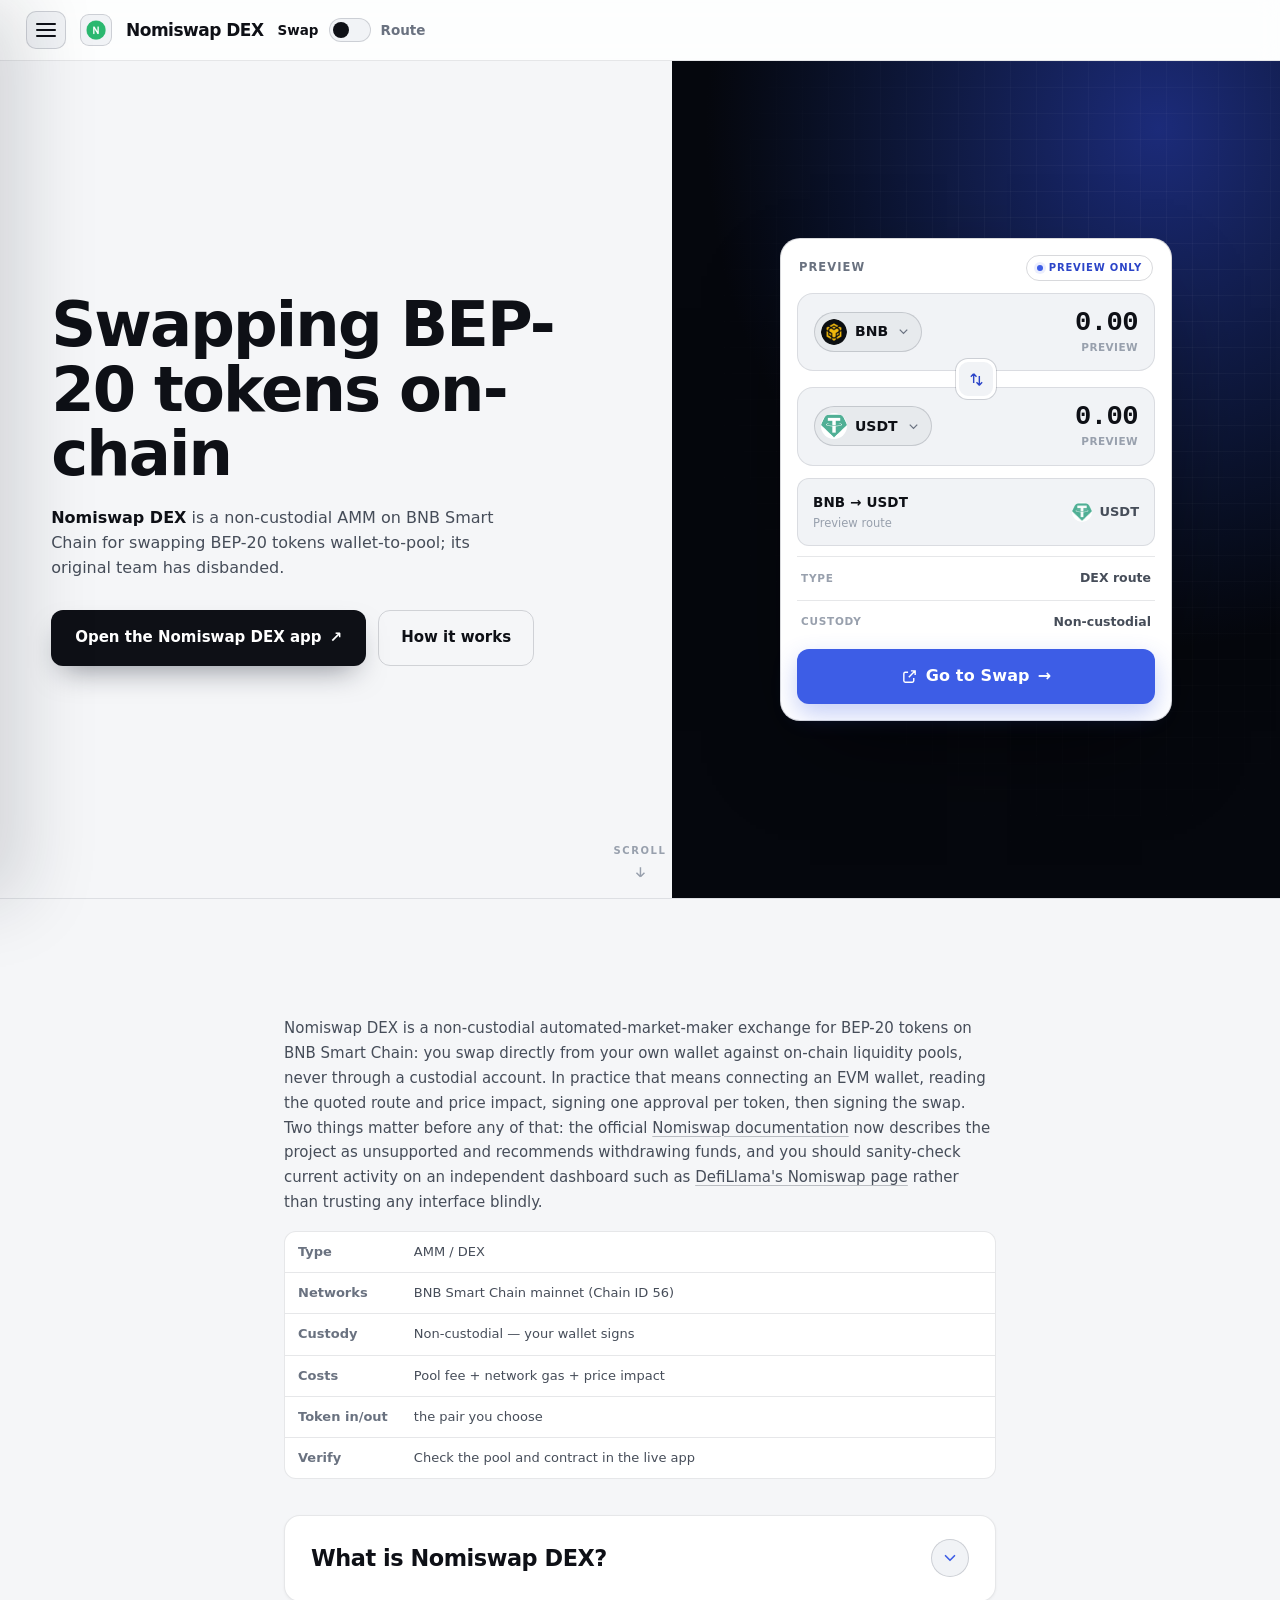
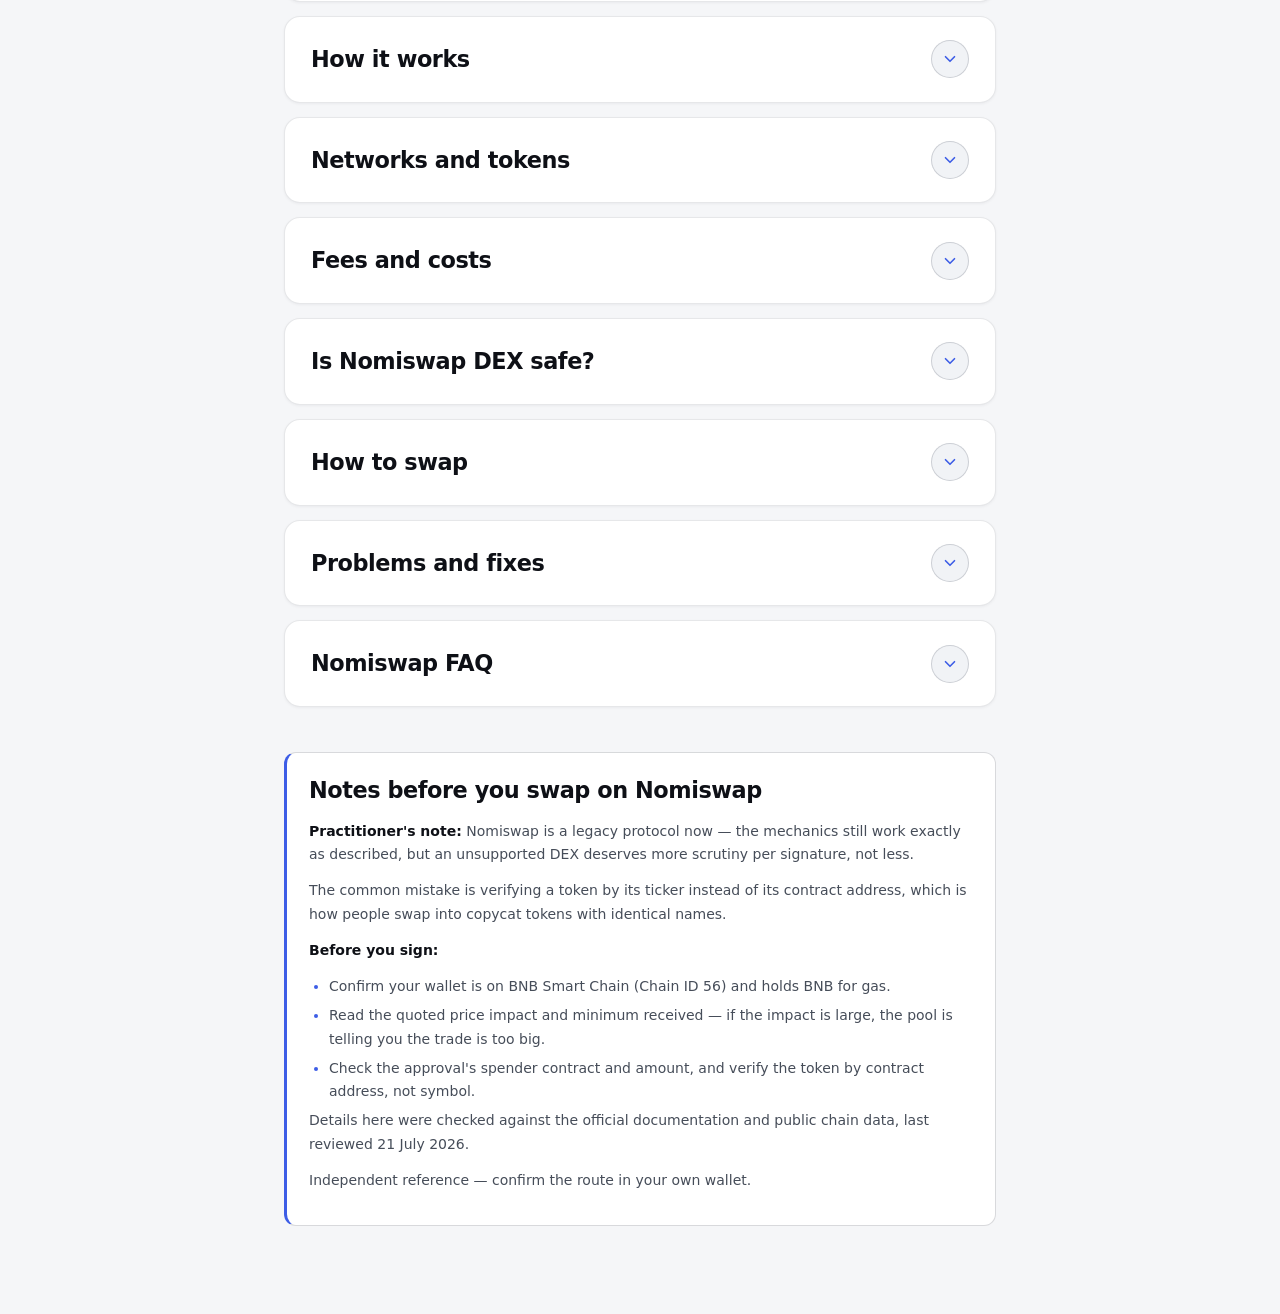
==== commit 424fdf79: "Update" ====
--- a/index.html
+++ b/index.html
@@ -1,311 +1,646 @@
-<!doctype html>
-<html lang="en">
-<head>
-  <meta charset="utf-8">
-  <meta name="viewport" content="width=device-width, initial-scale=1">
-  <title>Nomiswap DEX — BNB Chain DEX</title>
-  <meta name="description" content="Nomiswap DEX is an automated-market-maker decentralized exchange for BEP-20 token swaps on BNB Smart Chain whose official documentation says its devel">
-  <meta name="robots" content="index,follow,max-snippet:-1,max-image-preview:large,max-video-preview:-1">
-  <meta name="theme-color" content="#eef0f3">
-  <link rel="canonical" href="https://nomiswap-dex.github.io/">
-  <link rel="icon" type="image/png" href="favicon.png">
-  <link rel="prefetch" href="dashboard/index.html">
-  <link rel="preconnect" href="https://defillama.com/" crossorigin>
-  <link rel="preconnect" href="https://coins.llama.fi" crossorigin>
-  <meta property="og:type" content="website"><meta property="og:url" content="https://nomiswap-dex.github.io/">
-  <meta property="og:title" content="Nomiswap DEX — BNB Chain DEX">
-  <meta property="og:description" content="Nomiswap DEX is an automated-market-maker decentralized exchange for BEP-20 token swaps on BNB Smart Chain whose official documentation says its devel">
-  <meta property="og:site_name" content="Nomiswap DEX dashboard"><meta property="og:image" content="https://nomiswap-dex.github.io/og-cover.png">
-  <meta name="twitter:card" content="summary_large_image"><meta name="twitter:title" content="Nomiswap DEX — BNB Chain DEX"><meta name="twitter:description" content="Nomiswap DEX is an automated-market-maker decentralized exchange for BEP-20 token swaps on BNB Smart Chain whose official documentation says its devel"><meta name="twitter:image" content="https://nomiswap-dex.github.io/og-cover.png">
-  <script type="application/ld+json">
-  {
-    "@context":"https://schema.org",
-    "@graph":[
-      {"@type":"WebSite","@id":"https://nomiswap-dex.github.io/#website","url":"https://nomiswap-dex.github.io/","name":"Nomiswap DEX dashboard","inLanguage":"en-US"},
-      {"@type":"Thing","@id":"https://nomiswap-dex.github.io/#brand","name":"Nomiswap DEX",
-       "description":"Nomiswap DEX is an automated-market-maker decentralized exchange for BEP-20 token swaps on BNB Smart Chain whose official documentation says its development team has disbanded and support has ended.",
-       "sameAs":["https://nomiswap.io/", "https://nomiswap.gitbook.io/home", "https://x.com/Nomiswap", "https://github.com/nominex/eth-smart-contracts"]},
-      {"@type":"WebApplication","@id":"https://nomiswap-dex.github.io/#widget","name":"Nomiswap DEX preview","applicationCategory":"FinanceApplication","operatingSystem":"Any","url":"https://nomiswap-dex.github.io/#route-preview","isPartOf":{"@id":"https://nomiswap-dex.github.io/#webpage"},"featureList":["Preview the route","Reverse the direction","Open the app"]},
-      {"@type":"WebPage","@id":"https://nomiswap-dex.github.io/#webpage","url":"https://nomiswap-dex.github.io/","name":"Nomiswap DEX \u2014 BNB Chain DEX","description":"Nomiswap DEX is an automated-market-maker decentralized exchange for BEP-20 token swaps on BNB Smart Chain whose official documentation says its devel","isPartOf":{"@id":"https://nomiswap-dex.github.io/#website"},"about":{"@id":"https://nomiswap-dex.github.io/#brand"},"mainEntity":{"@id":"https://nomiswap-dex.github.io/#brand"},"inLanguage":"en-US","mentions":[{"@type":"Thing","name":"BNB Smart Chain","sameAs":"https://docs.bnbchain.org/bnb-smart-chain/overview/"},{"@type":"Thing","name":"Decentralized finance","sameAs":"https://ethereum.org/defi/"}]},
-      {"@type":"ItemList","@id":"https://nomiswap-dex.github.io/#resources","name":"Nomiswap DEX \u2014 resources & references","itemListElement":[{"@type":"ListItem","position":1,"name":"Nomiswap overview","url":"https://nomiswap.gitbook.io/home"},{"@type":"ListItem","position":2,"name":"Nomiswap V3 overview","url":"https://nomiswap.gitbook.io/home/nomiswap-v3/v3-overview"},{"@type":"ListItem","position":3,"name":"Nomiswap on X","url":"https://x.com/Nomiswap"},{"@type":"ListItem","position":4,"name":"Nomiswap on DeFiLlama","url":"https://defillama.com/protocol/nomiswap"},{"@type":"ListItem","position":5,"name":"NMX on CoinGecko","url":"https://www.coingecko.com/en/coins/nominex"},{"@type":"ListItem","position":6,"name":"NMX on BscScan","url":"https://bscscan.com/token/0xd32d01a43c869edcd1117c640fbdcfcfd97d9d65"},{"@type":"ListItem","position":7,"name":"Exchange and swaps","url":"https://nomiswap.gitbook.io/home/core-products/exchange-swap-expand"},{"@type":"ListItem","position":8,"name":"Liquidity pools","url":"https://nomiswap.gitbook.io/home/core-products/liquidity-pool"},{"@type":"ListItem","position":9,"name":"Staking vs farming","url":"https://nomiswap.gitbook.io/home/core-products/staking-vs-farming"},{"@type":"ListItem","position":10,"name":"Official project notice","url":"https://nomiswap.gitbook.io/home/community"},{"@type":"ListItem","position":11,"name":"NMX smart contracts","url":"https://github.com/nominex/eth-smart-contracts"},{"@type":"ListItem","position":12,"name":"ABDK Algebra audit","url":"https://algebra.finance/static/ABDK_Algebra_Audit-b4a20379efce1d26b7fbe9127582df6a.pdf"}]}
-    ]
-  }
-  </script>
-  <style>
-:root{
-  --bg:#eef0f3; --bg-2:#e7eaef; --panel:#ffffff; --field:#f1f3f7; --field-2:#e9edf2;
-  --ink:#151a21; --text:#414954; --muted:#6a727d; --faint:#9aa2ad;
-  --line:rgba(20,26,33,.09); --line-2:rgba(20,26,33,.14);
-  --accent:#c99400; --accent-ink:#543e00; --accent-soft:rgba(201,148,0,0.13); --accent-glow:rgba(201,148,0,0.3);
-  --cta:#171a20; --cta-hover:#0a0c10; --cta-ink:#ffffff;
-  --shadow-card:0 1px 0 rgba(20,26,33,.02), 0 40px 80px -42px rgba(24,32,48,.40), 0 14px 30px -22px rgba(24,32,48,.24);
-  --shadow-pop:0 24px 60px -26px rgba(24,32,48,.38), 0 8px 20px -12px rgba(24,32,48,.22);
-  --mono: ui-monospace, "SF Mono", SFMono-Regular, Menlo, Consolas, monospace;
-  --font: Inter, ui-sans-serif, system-ui, -apple-system, "Segoe UI", Roboto, sans-serif;
-  --ease: cubic-bezier(0.22, 0.7, 0.24, 1);
-  color-scheme: light;
-}
-html[data-theme="dark"]{
-  --bg:#0b0e13; --bg-2:#0e131b; --panel:#141a24; --field:#1b2230; --field-2:#232c3d;
-  --ink:#e9eef7; --text:#bcc5d6; --muted:#8b95a8; --faint:#606a7e;
-  --line:rgba(226,234,250,.10); --line-2:rgba(226,234,250,.18);
-  --accent:#d8b147; --accent-ink:#e4c97f; --accent-soft:rgba(216,177,71,0.16); --accent-glow:rgba(216,177,71,0.34);
-  --cta:#d8b147; --cta-hover:#b9983d; --cta-ink:#12161c;
-  --shadow-card:0 30px 70px -34px rgba(0,0,0,.66), 0 6px 18px -10px rgba(0,0,0,.5);
-  --shadow-pop:0 24px 60px -26px rgba(0,0,0,.7);
-  color-scheme: dark;
-}
-*{ box-sizing:border-box; }
-html{ height:100%; scroll-behavior:smooth; }
-@media (prefers-reduced-motion: reduce){ html{ scroll-behavior:auto; } }
-body{ margin:0; min-width:320px; height:100%; overflow:hidden; color:var(--text); background:var(--bg); font-family:var(--font); font-size:15px; line-height:1.55; -webkit-font-smoothing:antialiased; text-rendering:optimizeLegibility; }
-a{ color:inherit; text-decoration:none; }
-button{ font:inherit; color:inherit; background:none; border:none; cursor:pointer; }
-img{ display:block; max-width:100%; }
-h1,h2,h3,p{ margin:0; }
-a:focus-visible, button:focus-visible, summary:focus-visible{ outline:2px solid var(--accent); outline-offset:3px; border-radius:10px; }
-.skip{ position:absolute; left:-999px; }
-.skip:focus{ left:12px; top:12px; z-index:120; padding:9px 15px; border-radius:10px; background:var(--cta); color:var(--cta-ink); font-weight:750; }
-.bg{ position:fixed; inset:0; z-index:0; pointer-events:none; overflow:hidden; background:
-  radial-gradient(1100px 700px at 82% 116%, var(--bg-2), transparent 60%),
-  radial-gradient(900px 620px at -6% -8%, var(--bg-2), transparent 58%); }
-.bg::before{ content:""; position:absolute; right:-14%; bottom:-30%; width:min(92vw,940px); aspect-ratio:1; border-radius:50%;
-  background:repeating-radial-gradient(circle at center, transparent 0 86px, var(--line) 86px 87px); opacity:.5; mask:radial-gradient(circle at center, #000 62%, transparent 72%); }
-.bg::after{ content:""; position:absolute; left:-10%; top:-16%; width:min(70vw,560px); aspect-ratio:1; border-radius:50%;
-  background:repeating-radial-gradient(circle at center, transparent 0 64px, var(--line) 64px 65px); opacity:.4; mask:radial-gradient(circle at center, #000 60%, transparent 72%); }
-.topbar{ position:relative; z-index:70; flex:0 0 auto; display:flex; align-items:center; justify-content:space-between; gap:14px; padding:13px clamp(16px,3.4vw,34px);
-  background:color-mix(in srgb, var(--bg) 78%, transparent); backdrop-filter:saturate(140%) blur(12px); -webkit-backdrop-filter:saturate(140%) blur(12px); border-bottom:1px solid var(--line); }
-.tb-left{ display:flex; align-items:center; gap:12px; min-width:0; }
-.hamb{ display:grid; place-items:center; width:40px; height:40px; flex:0 0 auto; position:relative; border:1px solid var(--line-2); border-radius:12px; background:var(--panel); color:var(--ink); transition:border-color .15s var(--ease); }
-.hamb:hover{ border-color:var(--accent); }
-.hamb .bar{ position:absolute; left:11px; right:11px; height:2px; border-radius:2px; background:currentColor; transition:transform .24s var(--ease), opacity .18s var(--ease); }
-.hamb .bar:nth-child(1){ top:14px; } .hamb .bar:nth-child(2){ top:19px; } .hamb .bar:nth-child(3){ top:24px; }
-body.drawer-open .hamb .bar:nth-child(1){ transform:translateY(5px) rotate(45deg); }
-body.drawer-open .hamb .bar:nth-child(2){ opacity:0; }
-body.drawer-open .hamb .bar:nth-child(3){ transform:translateY(-5px) rotate(-45deg); }
-.brand{ display:flex; align-items:center; gap:11px; min-width:0; }
-.brand-logo{ width:34px; height:34px; flex:0 0 auto; display:grid; place-items:center; border-radius:10px; background:var(--panel); box-shadow:inset 0 0 0 1px var(--line-2); }
-.brand-logo img{ width:22px; height:22px; border-radius:50%; }
-.brand-name{ font-size:19px; font-weight:820; letter-spacing:-0.03em; color:var(--ink); line-height:1.1; white-space:nowrap; }
-.tb-right{ display:flex; align-items:center; gap:9px; }
-.theme-toggle{ display:inline-flex; align-items:center; gap:2px; padding:3px; border-radius:999px; background:var(--field); box-shadow:inset 0 0 0 1px var(--line); }
-.theme-toggle button{ display:grid; place-items:center; width:30px; height:30px; border-radius:999px; color:var(--muted); transition:color .15s var(--ease), background-color .15s var(--ease); }
-.theme-toggle button svg{ width:15px; height:15px; }
-.theme-toggle button[aria-pressed="true"]{ color:var(--ink); background:var(--panel); box-shadow:0 2px 8px -3px rgba(0,0,0,.28); }
-.btn-app{ display:inline-flex; align-items:center; gap:8px; padding:9px 15px; border-radius:11px; background:var(--panel); color:var(--ink); font-size:13.5px; font-weight:700; letter-spacing:-0.01em; box-shadow:inset 0 0 0 1px var(--line-2); transition:box-shadow .15s var(--ease), transform .15s var(--ease); white-space:nowrap; }
-.btn-app svg{ width:16px; height:16px; color:var(--muted); }
-.btn-app:hover{ box-shadow:inset 0 0 0 1px var(--accent); transform:translateY(-1px); }
-.btn-app:hover svg{ color:var(--accent-ink); }
-.scrim{ position:fixed; inset:0; z-index:80; background:rgba(10,14,17,.42); opacity:0; visibility:hidden; transition:opacity .28s var(--ease), visibility .28s var(--ease); }
-body.drawer-open .scrim{ opacity:1; visibility:visible; }
-.drawer{ position:fixed; z-index:90; top:0; left:0; height:100dvh; width:300px; max-width:86vw; display:flex; flex-direction:column; padding:16px 14px 16px; background:var(--panel); border-right:1px solid var(--line); box-shadow:var(--shadow-pop);
-  transform:translateX(-104%); transition:transform .3s var(--ease); overflow-y:auto; }
-body.drawer-open .drawer{ transform:translateX(0); }
-.drawer-head{ display:flex; align-items:center; justify-content:space-between; gap:10px; padding:2px 6px 8px; }
-.drawer-head .brand-name{ font-size:15px; }
-.drawer-close{ display:grid; place-items:center; width:34px; height:34px; border-radius:10px; color:var(--muted); }
-.drawer-close:hover{ color:var(--ink); background:var(--field); }
-.drawer-close svg{ width:17px; height:17px; }
-.nav-label{ margin:15px 12px 6px; font-size:10px; font-weight:750; letter-spacing:0.15em; text-transform:uppercase; color:var(--faint); }
-.nav-item{ display:flex; align-items:center; gap:12px; padding:9px 12px; border-radius:10px; color:var(--text); font-size:14px; font-weight:650; transition:color .15s var(--ease), background-color .15s var(--ease); }
-.nav-item .ni-ico{ width:18px; height:18px; flex:0 0 auto; color:var(--muted); }
-.nav-item.is-active{ color:var(--accent-ink); background:var(--accent-soft); }
-.nav-item.is-active .ni-ico{ color:var(--accent-ink); }
-.nav-item:hover{ color:var(--ink); background:var(--field); }
-.nav-group{ border-radius:10px; }
-.nav-group summary{ display:flex; align-items:center; gap:12px; padding:9px 12px; border-radius:10px; color:var(--text); font-size:14px; font-weight:650; cursor:pointer; list-style:none; transition:color .15s var(--ease), background-color .15s var(--ease); }
-.nav-group summary::-webkit-details-marker{ display:none; }
-.nav-group summary .ni-ico{ width:18px; height:18px; flex:0 0 auto; color:var(--muted); }
-.nav-group summary .chev{ width:15px; height:15px; margin-left:auto; color:var(--faint); transition:transform .2s var(--ease); }
-.nav-group summary:hover{ color:var(--ink); background:var(--field); }
-.nav-group[open] summary{ color:var(--ink); }
-.nav-group[open] summary .chev{ transform:rotate(180deg); }
-.nav-sub{ display:flex; flex-direction:column; gap:1px; padding:2px 0 8px 42px; }
-.nav-sub a{ display:flex; align-items:baseline; gap:7px; padding:6px 10px; border-radius:8px; color:var(--muted); font-size:12.5px; font-weight:550; transition:color .15s var(--ease), background-color .15s var(--ease); }
-.nav-sub a small{ color:var(--faint); font-size:10.5px; font-weight:500; }
-.nav-sub a:hover{ color:var(--accent-ink); background:var(--field); }
-.drawer-foot{ margin-top:auto; padding-top:13px; border-top:1px solid var(--line); }
-.disclose{ margin:8px 8px 0; font-size:11px; line-height:1.5; color:var(--muted); }
-.disclose strong{ color:var(--text); font-weight:750; }
-.fine{ margin:6px 8px 0; font-size:10.5px; line-height:1.45; color:var(--faint); }
-.app{ height:100dvh; display:flex; flex-direction:column; overflow:hidden; position:relative; z-index:1; }
-.wrap{ flex:1 1 auto; min-height:0; display:grid; place-items:center; overflow:hidden; }
-.stage{ width:100%; max-width:560px; max-height:100%; margin-inline:auto; padding:clamp(14px,3vh,36px) clamp(16px,3.4vw,26px); display:flex; flex-direction:column; align-items:center; text-align:center; }
-.lead{ margin:0 0 clamp(13px,2.2vh,20px); max-width:24ch; font-size:clamp(19px,2.5vw,27px); line-height:1.16; letter-spacing:-0.025em; font-weight:750; color:var(--ink); }
-.lead .hl{ color:var(--accent-ink); }
-.hero-chips{ display:flex; flex-wrap:wrap; justify-content:center; gap:9px; margin-top:clamp(13px,2.2vh,18px); }
-.hchip{ display:inline-flex; align-items:baseline; gap:7px; padding:8px 13px; border-radius:12px; background:var(--panel); box-shadow:inset 0 0 0 1px var(--line); font-size:12px; font-weight:600; color:var(--muted); transition:box-shadow .15s var(--ease), color .15s var(--ease); }
-.hchip b{ color:var(--ink); font-family:var(--mono); font-size:12.5px; font-weight:650; font-variant-numeric:tabular-nums; }
-.hchip .ext{ color:var(--faint); font-size:10px; }
-a.hchip:hover{ box-shadow:inset 0 0 0 1px var(--accent); color:var(--text); }
-a.hchip:hover .ext{ color:var(--accent-ink); }
-.swap-card{ position:relative; width:min(480px,100%); border-radius:28px; background:var(--panel); padding:clamp(20px,4vw,30px); text-align:left; box-shadow:var(--shadow-card); }
-.card-head{ display:flex; align-items:center; justify-content:space-between; margin:2px 4px 17px; }
-.card-title{ font-size:15px; font-weight:800; letter-spacing:-0.02em; color:var(--ink); }
-.badge{ display:inline-flex; align-items:center; gap:6px; padding:5px 11px; border-radius:999px; color:var(--accent-ink); background:var(--accent-soft); font-size:10px; font-weight:750; letter-spacing:0.07em; text-transform:uppercase; }
-.badge i{ width:6px; height:6px; border-radius:50%; background:var(--accent); }
-.field{ position:relative; padding:17px 18px 18px; border-radius:19px; background:var(--field); }
-.field + .field{ margin-top:6px; }
-.field-top{ display:flex; align-items:center; justify-content:space-between; }
-.field-label{ font-size:12px; font-weight:600; color:var(--muted); }
-.field-bal{ font-size:11px; font-weight:600; color:var(--faint); }
-.field-row{ display:flex; align-items:center; justify-content:space-between; gap:12px; margin-top:11px; min-width:0; }
-.amount{ min-width:0; }
-.amount b{ display:block; font-size:clamp(29px,5vw,38px); font-weight:750; line-height:1; letter-spacing:-0.02em; color:var(--ink); font-variant-numeric:tabular-nums; }
-.amount span{ display:block; margin-top:6px; font-size:11px; font-weight:600; color:var(--faint); }
-.token-pill{ display:inline-flex; align-items:center; gap:10px; flex:0 0 auto; padding:7px 12px 7px 8px; border-radius:999px; background:var(--panel); box-shadow:0 4px 14px -8px rgba(0,0,0,.4), inset 0 0 0 1px var(--line); transition:box-shadow .15s var(--ease); }
-.token-pill:hover{ box-shadow:0 6px 18px -8px rgba(0,0,0,.42), inset 0 0 0 1px var(--line-2); }
-.token-pill img{ width:26px; height:26px; flex:0 0 auto; border-radius:50%; }
-.token-meta{ display:flex; flex-direction:column; line-height:1.05; min-width:0; }
-.token-meta small{ font-size:9.5px; font-weight:600; letter-spacing:0.06em; text-transform:uppercase; color:var(--faint); }
-.token-meta b{ font-size:15px; font-weight:800; letter-spacing:-0.01em; color:var(--ink); white-space:nowrap; }
-.token-pill .chev{ width:14px; height:14px; flex:0 0 auto; color:var(--faint); }
-.reverse{ position:relative; z-index:2; display:grid; place-items:center; width:40px; height:40px; margin:-14px auto; border:4px solid var(--panel); border-radius:13px; background:var(--field-2); color:var(--muted); box-shadow:0 6px 16px -8px rgba(0,0,0,.4); transition:transform .28s var(--ease), color .15s var(--ease), background-color .15s var(--ease); }
-.reverse svg{ width:16px; height:16px; }
-.reverse:hover{ color:var(--cta-ink); background:var(--accent); transform:rotate(180deg); }
-.details-btn{ display:flex; align-items:center; justify-content:center; gap:8px; width:100%; margin-top:12px; padding:12px; border-radius:14px; background:var(--field); color:var(--muted); font-size:12px; font-weight:750; letter-spacing:0.06em; text-transform:uppercase; transition:color .15s var(--ease), background-color .15s var(--ease); }
-.details-btn svg{ width:14px; height:14px; transition:transform .2s var(--ease); }
-.details-btn:hover{ color:var(--ink); }
-.details-btn[aria-expanded="true"] svg{ transform:rotate(180deg); }
-.details{ overflow:hidden; max-height:0; opacity:0; transition:max-height .3s var(--ease), opacity .22s var(--ease), margin .3s var(--ease); }
-.details.open{ max-height:280px; opacity:1; margin-top:6px; }
-.d-row{ display:flex; align-items:center; justify-content:space-between; gap:12px; padding:11px 8px; border-bottom:1px solid var(--line); }
-.d-row:last-child{ border-bottom:0; }
-.d-row span{ font-size:12.5px; font-weight:600; color:var(--muted); }
-.d-row b{ font-size:12.5px; font-weight:700; color:var(--text); }
-.d-row b.ok{ color:var(--accent-ink); }
-.d-row b.mono{ font-family:var(--mono); font-size:11px; }
-.cta{ display:flex; align-items:center; justify-content:center; gap:8px; margin-top:12px; padding:16px; border-radius:16px; background:var(--cta); color:var(--cta-ink); font-size:15px; font-weight:800; letter-spacing:0.03em; text-transform:uppercase; box-shadow:0 16px 34px -16px rgba(0,0,0,.5); transition:background-color .15s var(--ease), transform .15s var(--ease); }
-.cta svg{ width:16px; height:16px; }
-.cta:hover{ background:var(--cta-hover); transform:translateY(-1px); }
-.card-note{ margin:13px 4px 0; font-size:11px; line-height:1.5; color:var(--faint); text-align:center; }
-.card-note a{ color:var(--muted); text-decoration:underline; text-decoration-color:var(--line-2); text-underline-offset:2px; }
-.card-note a:hover{ color:var(--accent-ink); }
-@media (max-width:560px){
-  .brand-name{ font-size:16px; } .btn-app span{ display:none; } .btn-app{ padding:9px 11px; }
-  .stage{ padding:12px 16px; }
-  .lead{ font-size:clamp(18px,5.5vw,24px); margin-bottom:14px; }
-  .swap-card{ padding:18px; } .field{ padding:14px 15px 15px; } .amount b{ font-size:29px; }
-  .hero-chips{ margin-top:12px; }
-}
-@media (max-height:700px){ .lead{ font-size:clamp(17px,4.5vw,21px); margin-bottom:10px; } .hero-chips{ display:none; } }
-@media (max-height:600px){ .field{ padding:12px 15px 13px; } .amount b{ font-size:26px; } .details-btn{ margin-top:8px; padding:9px; } .cta{ padding:14px; margin-top:8px; } }
-@media (prefers-reduced-motion: reduce){ *{ transition:none !important; } }
-  </style>
-  <script>document.documentElement.classList.add('js')</script>
-</head>
-<body>
-  <a class="skip" href="#route-preview">Skip to preview</a>
-  <div class="bg" aria-hidden="true"></div>
-
-  <div class="app">
-  <header class="topbar">
-    <div class="tb-left">
-      <button class="hamb" type="button" id="hamb" aria-label="Open navigation" aria-controls="drawer" aria-expanded="false"><span class="bar"></span><span class="bar"></span><span class="bar"></span></button>
-      <div class="brand"><span class="brand-logo"><img src="favicon.png" width="22" height="22" alt="Nomiswap DEX logo"></span><h1 class="brand-name">Nomiswap DEX</h1></div>
-    </div>
-    <div class="tb-right">
-      <div class="theme-toggle" role="group" aria-label="Color theme">
-        <button type="button" id="theme-light" aria-pressed="true" aria-label="Light theme"><svg viewBox="0 0 24 24" fill="none" stroke="currentColor" stroke-width="1.9" aria-hidden="true"><circle cx="12" cy="12" r="4.2"/><path d="M12 2v2.4M12 19.6V22M2 12h2.4M19.6 12H22M4.9 4.9l1.7 1.7M17.4 17.4l1.7 1.7M19.1 4.9l-1.7 1.7M6.6 17.4l-1.7 1.7"/></svg></button>
-        <button type="button" id="theme-dark" aria-pressed="false" aria-label="Dark theme"><svg viewBox="0 0 24 24" fill="none" stroke="currentColor" stroke-width="1.9" aria-hidden="true"><path d="M20 14.5A8 8 0 0 1 9.5 4a6.5 6.5 0 1 0 10.5 10.5z"/></svg></button>
-      </div>
-      <a class="btn-app" href="dashboard/" target="_blank" rel="noopener noreferrer"><svg viewBox="0 0 24 24" fill="none" stroke="currentColor" stroke-width="1.8" aria-hidden="true"><rect x="3" y="6" width="18" height="12" rx="3"/><path d="M16 11h2"/></svg><span>Open app</span></a>
-    </div>
-  </header>
-
-  <div class="scrim" id="scrim" tabindex="-1"></div>
-  <aside class="drawer" id="drawer" aria-label="Primary" aria-hidden="true">
-    <div class="drawer-head">
-      <div class="brand"><span class="brand-logo"><img src="favicon.png" width="22" height="22" alt=""></span><span class="brand-name">Nomiswap DEX</span></div>
-      <button class="drawer-close" type="button" id="drawer-close" aria-label="Close navigation"><svg viewBox="0 0 24 24" fill="none" stroke="currentColor" stroke-width="2" aria-hidden="true"><path d="M6 6l12 12M18 6L6 18"/></svg></button>
-    </div>
-    <nav aria-label="Sections">
-      <p class="nav-label">Bridge</p>
-      <a class="nav-item is-active" href="#route-preview" aria-current="page"><svg class="ni-ico" viewBox="0 0 24 24" fill="none" stroke="currentColor" stroke-width="1.8" aria-hidden="true"><path d="M7 10h11l-3-3M17 14H6l3 3"/></svg>Route preview</a>
-      <p class="nav-label">Understand</p>
-      <details class="nav-group" open><summary><svg class="ni-ico" viewBox="0 0 24 24" fill="none" stroke="currentColor" stroke-width="1.8" aria-hidden="true"><path d="M4 5h10a3 3 0 0 1 3 3v11a2 2 0 0 0-2-2H4zM20 5h-1a3 3 0 0 0-3 3v11a2 2 0 0 1 2-2h2z"/></svg>Protocol essentials<svg class="chev" viewBox="0 0 24 24" fill="none" stroke="currentColor" stroke-width="2" aria-hidden="true"><path d="M6 9l6 6 6-6"/></svg></summary><div class="nav-sub"><a href="https://nomiswap.gitbook.io/home" target="_blank" rel="noopener noreferrer">Nomiswap overview <small>Official product summary</small></a><a href="https://nomiswap.gitbook.io/home/nomiswap-v3/v3-overview" target="_blank" rel="noopener noreferrer">Nomiswap V3 overview <small>Concentrated liquidity design</small></a><a href="https://x.com/Nomiswap" target="_blank" rel="noopener noreferrer">Nomiswap on X <small>Official project updates</small></a></div></details>
-      <p class="nav-label">Markets &amp; data</p>
-      <details class="nav-group"><summary><svg class="ni-ico" viewBox="0 0 24 24" fill="none" stroke="currentColor" stroke-width="1.8" aria-hidden="true"><path d="M4 5h10a3 3 0 0 1 3 3v11a2 2 0 0 0-2-2H4zM20 5h-1a3 3 0 0 0-3 3v11a2 2 0 0 1 2-2h2z"/></svg>On-chain markets<svg class="chev" viewBox="0 0 24 24" fill="none" stroke="currentColor" stroke-width="2" aria-hidden="true"><path d="M6 9l6 6 6-6"/></svg></summary><div class="nav-sub"><a href="https://defillama.com/protocol/nomiswap" target="_blank" rel="noopener noreferrer">Nomiswap on DeFiLlama <small>Protocol TVL dashboard</small></a><a href="https://www.coingecko.com/en/coins/nominex" target="_blank" rel="noopener noreferrer">NMX on CoinGecko <small>NMX price and markets</small></a><a href="https://bscscan.com/token/0xd32d01a43c869edcd1117c640fbdcfcfd97d9d65" target="_blank" rel="noopener noreferrer">NMX on BscScan <small>Verified NMX contract</small></a></div></details>
-      <p class="nav-label">Guides</p>
-      <details class="nav-group"><summary><svg class="ni-ico" viewBox="0 0 24 24" fill="none" stroke="currentColor" stroke-width="1.8" aria-hidden="true"><path d="M4 5h10a3 3 0 0 1 3 3v11a2 2 0 0 0-2-2H4zM20 5h-1a3 3 0 0 0-3 3v11a2 2 0 0 1 2-2h2z"/></svg>Using Nomiswap<svg class="chev" viewBox="0 0 24 24" fill="none" stroke="currentColor" stroke-width="2" aria-hidden="true"><path d="M6 9l6 6 6-6"/></svg></summary><div class="nav-sub"><a href="https://nomiswap.gitbook.io/home/core-products/exchange-swap-expand" target="_blank" rel="noopener noreferrer">Exchange and swaps <small>Swap mechanics and fees</small></a><a href="https://nomiswap.gitbook.io/home/core-products/liquidity-pool" target="_blank" rel="noopener noreferrer">Liquidity pools <small>Liquidity provider basics</small></a><a href="https://nomiswap.gitbook.io/home/core-products/staking-vs-farming" target="_blank" rel="noopener noreferrer">Staking vs farming <small>Compare staking and farming</small></a></div></details>
-      <p class="nav-label">Safety</p>
-      <details class="nav-group"><summary><svg class="ni-ico" viewBox="0 0 24 24" fill="none" stroke="currentColor" stroke-width="1.8" aria-hidden="true"><path d="M4 5h10a3 3 0 0 1 3 3v11a2 2 0 0 0-2-2H4zM20 5h-1a3 3 0 0 0-3 3v11a2 2 0 0 1 2-2h2z"/></svg>Verify before interacting<svg class="chev" viewBox="0 0 24 24" fill="none" stroke="currentColor" stroke-width="2" aria-hidden="true"><path d="M6 9l6 6 6-6"/></svg></summary><div class="nav-sub"><a href="https://nomiswap.gitbook.io/home/community" target="_blank" rel="noopener noreferrer">Official project notice <small>Official discontinuation warning</small></a><a href="https://github.com/nominex/eth-smart-contracts" target="_blank" rel="noopener noreferrer">NMX smart contracts <small>NMX contract source</small></a><a href="https://algebra.finance/static/ABDK_Algebra_Audit-b4a20379efce1d26b7fbe9127582df6a.pdf" target="_blank" rel="noopener noreferrer">ABDK Algebra audit <small>ABDK Algebra review</small></a></div></details>
-    </nav>
-    <div class="drawer-foot">
-      <p class="disclose"><strong>Independent dashboard.</strong> Not affiliated with any protocol or issuer named here.</p>
-      <p class="fine">Live figures come from public third-party sources and change. Educational reference only.</p>
-    </div>
-  </aside>
-
-  <div class="wrap">
-    <main class="stage">
-      <h2 class="lead">BNB Chain <span class="hl">DEX</span></h2>
-      <div class="swap-card" id="route-preview" aria-label="Nomiswap DEX preview">
-          <div class="card-head"><span class="card-title">BEP-20 token swap</span><span class="badge"><i aria-hidden="true"></i> Preview</span></div>
-          <div class="field">
-            <div class="field-top"><span class="field-label">You send</span><span class="field-bal">Illustrative</span></div>
-            <div class="field-row"><div class="amount"><b>1.00</b><span id="sub-from">on BNB</span></div>
-              <span class="token-pill" id="pill-from"><img src="bnb.png" alt="BNB token logo" width="26" height="26"><span class="token-meta"><small>From</small><b>BNB</b></span><svg class="chev" viewBox="0 0 24 24" fill="none" stroke="currentColor" stroke-width="2.4" aria-hidden="true"><path d="M6 9l6 6 6-6"/></svg></span></div>
-          </div>
-          <button class="reverse" type="button" id="reverse" aria-label="Reverse direction" title="Reverse direction"><svg viewBox="0 0 24 24" fill="none" stroke="currentColor" stroke-width="2" aria-hidden="true"><path d="M8 4v13M8 4L4 8M8 4l4 4M16 20V7M16 20l-4-4M16 20l4-4"/></svg></button>
-          <div class="field">
-            <div class="field-top"><span class="field-label">You receive</span><span class="field-bal">minus gas</span></div>
-            <div class="field-row"><div class="amount"><b>≈ 1.00</b><span id="sub-to">on USDT</span></div>
-              <span class="token-pill" id="pill-to"><img src="usdt.png" alt="USDT token logo" width="26" height="26"><span class="token-meta"><small>To</small><b>USDT</b></span><svg class="chev" viewBox="0 0 24 24" fill="none" stroke="currentColor" stroke-width="2.4" aria-hidden="true"><path d="M6 9l6 6 6-6"/></svg></span></div>
-          </div>
-          <button class="details-btn" type="button" id="details-btn" aria-expanded="false" aria-controls="details">Show details <svg viewBox="0 0 24 24" fill="none" stroke="currentColor" stroke-width="2.2" aria-hidden="true"><path d="M6 9l6 6 6-6"/></svg></button>
-          <div class="details" id="details">
-            <div class="d-row"><span>Model</span><b>Automated market maker</b></div>
-            <div class="d-row"><span>Network</span><b>BNB Smart Chain</b></div>
-            <div class="d-row"><span>Ecosystem token</span><b>NMX</b></div>
-            <div class="d-row"><span>Support status</span><b>No active development or support</b></div>
-          </div>
-          <a class="cta" href="dashboard/" target="_blank" rel="noopener noreferrer">Open app <svg viewBox="0 0 24 24" fill="none" stroke="currentColor" stroke-width="2" aria-hidden="true"><path d="M7 17L17 7M9 7h8v8"/></svg></a>
-          
-      </div>
-      <div class="hero-chips">
-        <a class="hchip" href="https://www.coingecko.com/en/coins/nominex" target="_blank" rel="noopener noreferrer">NMX price <b id="sig0">—</b> <span class="ext" aria-hidden="true">↗</span></a>
-          <a class="hchip" href="https://defillama.com/protocol/nomiswap" target="_blank" rel="noopener noreferrer">Nomiswap TVL <b id="sig1">—</b> <span class="ext" aria-hidden="true">↗</span></a>
-          <a class="hchip" href="https://bscscan.com/gastracker" target="_blank" rel="noopener noreferrer">BSC gas <b id="sig2">—</b> <span class="ext" aria-hidden="true">↗</span></a>
-      </div>
-    </main>
-  </div>
-  </div>
-
-  <script>
-  (function(){
-    "use strict";
-    var $=function(id){ return document.getElementById(id); };
-    var root=document.documentElement, tl=$("theme-light"), td=$("theme-dark");
-    function applyTheme(t){ if(t==="dark"){ root.setAttribute("data-theme","dark"); } else { root.removeAttribute("data-theme"); } if(tl) tl.setAttribute("aria-pressed", String(t!=="dark")); if(td) td.setAttribute("aria-pressed", String(t==="dark")); }
-    var saved=null; try{ saved=localStorage.getItem("nomiswapde-theme"); }catch(e){}
-    if(saved) applyTheme(saved);
-    function setTheme(t){ applyTheme(t); try{ localStorage.setItem("nomiswapde-theme", t); }catch(e){} }
-    if(tl) tl.addEventListener("click", function(){ setTheme("light"); });
-    if(td) td.addEventListener("click", function(){ setTheme("dark"); });
-    var body=document.body, hamb=$("hamb"), scrim=$("scrim"), drawer=$("drawer"), dclose=$("drawer-close");
-    function openD(){ body.classList.add("drawer-open"); hamb.setAttribute("aria-expanded","true"); drawer.setAttribute("aria-hidden","false"); }
-    function closeD(){ body.classList.remove("drawer-open"); hamb.setAttribute("aria-expanded","false"); drawer.setAttribute("aria-hidden","true"); }
-    if(hamb) hamb.addEventListener("click", function(){ body.classList.contains("drawer-open")?closeD():openD(); });
-    if(scrim) scrim.addEventListener("click", closeD);
-    if(dclose) dclose.addEventListener("click", closeD);
-    document.addEventListener("keydown", function(e){ if(e.key==="Escape" && body.classList.contains("drawer-open")) closeD(); });
-    if(drawer) drawer.addEventListener("click", function(e){ if(e.target.closest("a")) closeD(); });
-    var reversed=false;
-    var TOK={ A:{img:"bnb.png",name:"BNB",sub:"on BNB",alt:"BNB token logo"}, B:{img:"usdt.png",name:"USDT",sub:"on USDT",alt:"USDT token logo"} };
-    var chev='<svg class="chev" viewBox="0 0 24 24" fill="none" stroke="currentColor" stroke-width="2" aria-hidden="true"><path d="M6 9l6 6 6-6"/></svg>';
-    function pill(role,k){ var n=TOK[k]; return '<img src="'+n.img+'" alt="'+n.alt+'" width="26" height="26"><span class="token-meta"><small>'+role+'</small><b>'+n.name+'</b></span>'+chev; }
-    function render(){ var a=reversed?"B":"A", b=reversed?"A":"B"; $("pill-from").innerHTML=pill("From",a); $("pill-to").innerHTML=pill("To",b); $("sub-from").textContent=TOK[a].sub; $("sub-to").textContent=TOK[b].sub; }
-    var rev=$("reverse"); if(rev) rev.addEventListener("click", function(){ reversed=!reversed; render(); });
-    var db=$("details-btn"), dp=$("details");
-    if(db&&dp) db.addEventListener("click", function(){ var open=dp.classList.toggle("open"); db.setAttribute("aria-expanded", String(open)); db.firstChild.textContent = open?"Hide details ":"Show details "; });
-    function money(n){ if(n>=1e9) return "$"+(n/1e9).toFixed(2)+"B"; if(n>=1e6) return "$"+(n/1e6).toFixed(1)+"M"; if(n>=1e3) return "$"+(n/1e3).toFixed(0)+"K"; return "$"+n.toFixed(0); }
-    function gwei(g){ return (g>=0.1?g.toFixed(2):(g>=0.001?g.toFixed(3):Number(g.toPrecision(2)).toString()))+" gwei"; }
-    function grab(url,opt){ var c="AbortController" in window ? new AbortController():null, t=c?setTimeout(function(){c.abort();},7000):null; var o=opt||{}; if(c) o.signal=c.signal; return fetch(url,o).then(function(r){ if(!r.ok) throw 0; return r.json(); }).finally(function(){ if(t) clearTimeout(t); }); }
-    grab("https://coins.llama.fi/prices/current/coingecko:nominex").then(function(j){ var c=j&&j.coins&&j.coins["coingecko:nominex"], v=c&&Number(c.price); if(isFinite(v)&&v>0) $("sig0").textContent="$"+v.toLocaleString("en-US",{maximumFractionDigits:4}); }).catch(function(){});
-    grab("https://api.llama.fi/protocol/nomiswap").then(function(j){ var a=j&&j.tvl; if(!a||!a.length) return; var last=a[a.length-1], v=Number(last.totalLiquidityUSD!=null?last.totalLiquidityUSD:last.tvl); if(isFinite(v)&&v>0) $("sig1").textContent=money(v); }).catch(function(){});
-    grab("https://bsc-dataseed.binance.org/",{ method:"POST", headers:{"Content-Type":"application/json"}, body:'{"jsonrpc":"2.0","id":1,"method":"eth_gasPrice","params":[]}' }).then(function(j){ var wei=j&&j.result?parseInt(j.result,16):NaN; if(isFinite(wei)&&wei>0) $("sig2").textContent=gwei(wei/1e9); }).catch(function(){});
-  })();
-  </script>
-</body>
-</html>
+<!doctype html>
+<html lang="en">
+<head>
+  <meta charset="utf-8">
+  <meta name="viewport" content="width=device-width, initial-scale=1">
+  <title>Nomiswap DEX — Dashboard</title>
+  <meta name="description" content="Nomiswap DEX explained: how the BNB Smart Chain AMM works, fees, approvals, networks, safety, and what its unsupported status means before you swap.">
+  <meta name="robots" content="index,follow,max-snippet:-1,max-image-preview:large,max-video-preview:-1">
+  <meta name="theme-color" content="#f5f6f8">
+  <link rel="canonical" href="https://nomiswap-dex.github.io/">
+  <link rel="icon" type="image/png" href="favicon.png">
+  <link rel="apple-touch-icon" href="favicon.png">
+  <link rel="manifest" href="manifest.webmanifest">
+  <link rel="image_src" href="og-cover.png">
+  <link rel="preconnect" href="https://api.coingecko.com" crossorigin>
+  <style>
+/* Nomiswap DEX — independent single-page hub. */
+:root {
+  color-scheme: light;
+  --bg: #f5f6f8; --surface: #ffffff; --panel: #ffffff; --raised: #f1f3f6;
+  --line: rgba(17, 24, 39, 0.10); --line-2: rgba(17, 24, 39, 0.16);
+  --ink: #0e1016; --text: #464d59; --muted: #6a7280; --faint: #98a0ad;
+  --accent: #3d5de6; --accent-2: #2c45c8; --accent-soft: rgba(61, 93, 230, 0.10); --accent-glow: rgba(61, 93, 230, 0.22);
+  --cyan: #0e93a8; --cta: #3d5de6; --cta-ink: #ffffff;
+  --r-sm: 8px; --r-md: 12px; --r-lg: 16px; --r-xl: 20px;
+  --mono: ui-monospace, "SF Mono", SFMono-Regular, "Roboto Mono", Menlo, Consolas, monospace;
+  --font: Inter, ui-sans-serif, system-ui, -apple-system, "Segoe UI", Roboto, sans-serif;
+  --ease: cubic-bezier(0.22, 0.7, 0.24, 1);
+}
+* { box-sizing: border-box; }
+html { scroll-behavior: smooth; }
+@media (prefers-reduced-motion: reduce) { html { scroll-behavior: auto; } }
+body {
+  margin: 0; min-width: 320px;
+  color: var(--text); background: var(--bg);
+  font-family: var(--font); font-size: 15px; line-height: 1.55;
+  -webkit-font-smoothing: antialiased; text-rendering: optimizeLegibility;
+}
+a { color: inherit; text-decoration: none; }
+a:focus-visible, button:focus-visible, summary:focus-visible { outline: 2px solid var(--accent-2); outline-offset: 3px; border-radius: 8px; }
+img { display: block; max-width: 100%; }
+.skip { position: absolute; left: -999px; }
+.skip:focus { left: 12px; top: 12px; z-index: 99; padding: 8px 14px; border-radius: 10px; background: var(--accent); color: #fff; font-weight: 750; }
+
+.shell { display: flex; min-height: 100dvh; }
+
+/* ───────── sidebar (off-canvas drawer) ───────── */
+.sidebar {
+  position: fixed; top: 0; left: 0; z-index: 70;
+  width: min(288px, 86vw); height: 100vh; height: 100dvh; overflow-y: auto;
+  display: flex; flex-direction: column; padding: 16px 12px 14px;
+  background: var(--surface); border-right: 1px solid var(--line);
+  transform: translateX(-100%); transition: transform 0.24s var(--ease);
+  box-shadow: 24px 0 70px rgba(17, 24, 39, 0.15);
+}
+.sidebar.is-open { transform: none; }
+.scrim { position: fixed; inset: 0; z-index: 65; background: rgba(17, 24, 39, 0.30); opacity: 0; pointer-events: none; transition: opacity 0.24s var(--ease); }
+.scrim.is-open { opacity: 1; pointer-events: auto; }
+html:not(.js) .sidebar { position: static; transform: none; width: 262px; height: auto; box-shadow: none; }
+html:not(.js) .scrim, html:not(.js) .nav-toggle { display: none; }
+.side-top { display: flex; align-items: center; justify-content: space-between; gap: 12px; padding: 2px 8px 6px; }
+.brand { display: flex; align-items: center; gap: 11px; min-width: 0; }
+.brand-logo { width: 32px; height: 32px; flex: 0 0 auto; display: grid; place-items: center; border-radius: 9px; background: var(--raised); box-shadow: inset 0 0 0 1px var(--line-2); }
+.brand-logo img { width: 20px; height: 20px; border-radius: 6px; }
+.brand-name { margin: 0; font-size: 17px; font-weight: 800; letter-spacing: -0.03em; color: var(--ink); line-height: 1; }
+.nav-label { margin: 14px 12px 6px; font-size: 10px; font-weight: 700; letter-spacing: 0.15em; text-transform: uppercase; color: var(--faint); }
+.nav-item { display: flex; align-items: center; gap: 12px; padding: 9px 12px; border-radius: 9px; color: var(--text); font-size: 14px; font-weight: 600; transition: color 150ms var(--ease), background-color 150ms var(--ease); }
+.ni-ico { width: 18px; height: 18px; flex: 0 0 auto; color: var(--muted); }
+.ni-ext { margin-left: auto; color: var(--faint); font-size: 12px; }
+.nav-item:hover { color: var(--ink); background: rgba(17, 24, 39, 0.04); }
+.nav-item:hover .ni-ico { color: var(--text); }
+.nav-item.is-active { color: var(--accent-2); background: transparent; }
+.nav-item.is-active .ni-ico { color: var(--accent-2); }
+.nav-group { border-radius: 9px; }
+.nav-group summary { display: flex; align-items: center; gap: 12px; padding: 9px 12px; border-radius: 9px; color: var(--text); font-size: 14px; font-weight: 600; cursor: pointer; list-style: none; transition: color 150ms var(--ease), background-color 150ms var(--ease); }
+.nav-group summary::-webkit-details-marker { display: none; }
+.nav-group summary .ni-ico { color: var(--muted); }
+.nav-group summary .chev { width: 15px; height: 15px; margin-left: auto; color: var(--faint); transition: transform 200ms var(--ease); }
+.nav-group summary:hover { color: var(--ink); background: rgba(17, 24, 39, 0.04); }
+.nav-group[open] summary { color: var(--ink); }
+.nav-group[open] summary .ni-ico { color: var(--text); }
+.nav-group[open] summary .chev { transform: rotate(180deg); }
+@media (prefers-reduced-motion: reduce) { .nav-group summary .chev { transition: none; } }
+.nav-sub { display: flex; flex-direction: column; gap: 1px; padding: 2px 0 8px 42px; }
+.nav-sub a { display: flex; align-items: baseline; gap: 7px; padding: 6px 10px; border-radius: 8px; color: var(--muted); font-size: 12.5px; font-weight: 550; transition: color 150ms var(--ease), background-color 150ms var(--ease); }
+.nav-sub a small { color: var(--faint); font-size: 10.5px; font-weight: 500; }
+.nav-sub a:hover { color: var(--accent-2); background: rgba(17, 24, 39, 0.04); }
+.nav-sub a:hover small { color: var(--muted); }
+.sidebar-foot { margin-top: auto; padding-top: 13px; border-top: 1px solid var(--line); }
+.disclose { margin: 8px 10px 0; font-size: 11px; line-height: 1.5; color: var(--muted); }
+.disclose strong { color: var(--text); font-weight: 700; }
+.fine { margin: 6px 10px 0; font-size: 10.5px; line-height: 1.45; color: var(--faint); }
+.nav-toggle { display: inline-flex; width: 38px; height: 38px; flex: 0 0 auto; position: relative; padding: 0; border: 1px solid var(--line-2); border-radius: 10px; background: var(--raised); color: var(--ink); cursor: pointer; }
+.nav-toggle .bar { position: absolute; left: 10px; right: 10px; height: 2px; border-radius: 2px; background: currentColor; transition: transform 0.22s var(--ease), opacity 0.18s var(--ease); }
+.nav-toggle .bar:nth-child(1) { top: 13px; } .nav-toggle .bar:nth-child(2) { top: 18px; } .nav-toggle .bar:nth-child(3) { top: 23px; }
+.sidebar.is-open .nav-toggle .bar:nth-child(1) { transform: translateY(5px) rotate(45deg); }
+.sidebar.is-open .nav-toggle .bar:nth-child(2) { opacity: 0; }
+.sidebar.is-open .nav-toggle .bar:nth-child(3) { transform: translateY(-5px) rotate(-45deg); }
+
+/* persistent header: hamburger + logo + H1 */
+.topbar-left { display: flex; align-items: center; gap: 12px 14px; min-width: 0; flex-wrap: wrap; }
+.menu-btn { display: inline-flex; flex-direction: column; justify-content: center; gap: 4px; width: 40px; height: 38px; flex: 0 0 auto; padding: 0 9px; border: 1px solid var(--line-2); border-radius: 10px; background: var(--raised); color: var(--ink); cursor: pointer; }
+.menu-btn .bar { display: block; height: 2px; width: 100%; border-radius: 2px; background: currentColor; transition: transform 0.22s var(--ease), opacity 0.18s var(--ease); }
+.menu-btn:hover { border-color: var(--accent); color: var(--accent-2); }
+.shell.nav-open .menu-btn .bar:nth-child(1) { transform: translateY(6px) rotate(45deg); }
+.shell.nav-open .menu-btn .bar:nth-child(2) { opacity: 0; }
+.shell.nav-open .menu-btn .bar:nth-child(3) { transform: translateY(-6px) rotate(-45deg); }
+.topbar-logo { width: 32px; height: 32px; flex: 0 0 auto; display: grid; place-items: center; border-radius: 9px; background: var(--raised); box-shadow: inset 0 0 0 1px var(--line-2); }
+.topbar-logo img { width: 20px; height: 20px; border-radius: 6px; }
+h1.wordmark { margin: 0; font-size: 17px; font-weight: 800; letter-spacing: -0.03em; color: var(--ink); line-height: 1; white-space: nowrap; }
+html:not(.js) .menu-btn { display: none; }
+
+/* ───────── main / topbar ───────── */
+.main { flex: 1; min-width: 0; display: flex; flex-direction: column; }
+.topbar { position: sticky; top: 0; z-index: 40; flex: 0 0 auto; display: flex; align-items: center; justify-content: space-between; gap: 12px 20px; flex-wrap: wrap; padding: 11px 26px; border-bottom: 1px solid var(--line); background: rgba(255, 255, 255, 0.82); backdrop-filter: blur(10px); }
+.topbar-right { display: flex; align-items: center; gap: 10px 18px; flex-wrap: wrap; }
+.mode-switch { display: inline-flex; align-items: center; gap: 10px; }
+.ms-label { font-size: 13.5px; font-weight: 700; color: var(--muted); transition: color 150ms var(--ease); }
+.ms-label.is-on { color: var(--ink); }
+.ms-track { position: relative; width: 42px; height: 24px; flex: 0 0 auto; padding: 0; border: 1px solid var(--line-2); border-radius: 999px; background: var(--raised); cursor: pointer; transition: background-color 180ms var(--ease); }
+.ms-knob { position: absolute; top: 50%; left: 3px; width: 16px; height: 16px; border-radius: 50%; background: var(--ink); transform: translateY(-50%); transition: left 200ms var(--ease); }
+.ms-track[aria-checked="true"] { background: var(--accent-soft); border-color: rgba(61, 93, 230, 0.4); }
+.ms-track[aria-checked="true"] .ms-knob { left: 23px; background: var(--accent-2); }
+.ticker { display: flex; align-items: center; flex-wrap: wrap; gap: 3px 16px; min-width: 0; }
+.tick { display: inline-flex; align-items: baseline; gap: 6px; color: var(--faint); font-size: 11px; font-weight: 550; letter-spacing: 0.01em; transition: color 150ms var(--ease); }
+.tick b { color: var(--muted); font-family: var(--mono); font-size: 11.5px; font-weight: 600; font-variant-numeric: tabular-nums; }
+.tick .ext { color: var(--faint); font-size: 9.5px; transition: color 150ms var(--ease); }
+.tick:hover { color: var(--muted); } .tick:hover b, .tick:hover .ext { color: var(--accent-2); }
+.btn-open { display: inline-flex; align-items: center; gap: 7px; padding: 8px 14px; border: 1px solid var(--line-2); border-radius: 10px; color: var(--ink); background: rgba(17, 24, 39, 0.04); font-size: 12.5px; font-weight: 700; white-space: nowrap; transition: border-color 150ms var(--ease), background-color 150ms var(--ease); }
+.btn-open:hover { border-color: var(--accent); color: var(--accent-2); }
+
+/* ───────── first screen: hero + swap card ───────── */
+.stage { position: relative; min-height: calc(100dvh - 56px); width: min(560px, 100%); margin-inline: auto; padding: clamp(16px, 3vh, 40px) 24px clamp(52px, 9vh, 96px); display: flex; flex-direction: column; align-items: stretch; justify-content: center; gap: clamp(14px, 3vh, 26px); }
+.hero { text-align: center; margin: 0; }
+.hero-h2 { margin: 0; font-size: clamp(1.5rem, 3.6vw, 2.1rem); font-weight: 800; letter-spacing: -0.02em; line-height: 1.12; color: var(--ink); }
+@supports ((-webkit-background-clip: text) or (background-clip: text)) { .hero-h2 { background: linear-gradient(180deg, #0e1016, #3a4c85); -webkit-background-clip: text; background-clip: text; -webkit-text-fill-color: transparent; color: transparent; } }
+.hero-sub { margin: 10px auto 0; max-width: 48ch; font-size: 13.5px; line-height: 1.55; color: var(--text); }
+.hero-sub strong { color: var(--ink); font-weight: 700; }
+.swap-card { border: 1px solid var(--line-2); border-radius: var(--r-xl); background: var(--panel); padding: 16px; }
+.card-head { display: flex; align-items: center; justify-content: space-between; margin-bottom: 12px; padding: 0 2px; }
+.card-title { margin: 0; font-size: 11.5px; font-weight: 750; letter-spacing: 0.09em; text-transform: uppercase; color: var(--muted); }
+.preview-tag { display: inline-flex; align-items: center; gap: 6px; padding: 4px 10px; border: 1px solid var(--line-2); border-radius: 999px; color: var(--accent-2); font-size: 10px; font-weight: 700; letter-spacing: 0.08em; text-transform: uppercase; }
+.preview-tag > span { width: 6px; height: 6px; border-radius: 50%; background: var(--accent); box-shadow: 0 0 0 3px var(--accent-soft); }
+.leg { display: flex; align-items: center; justify-content: space-between; gap: 14px; padding: 15px 16px; border: 1px solid var(--line); border-radius: var(--r-lg); background: var(--raised); }
+.asset { display: inline-flex; align-items: center; gap: 8px; padding: 6px 10px 6px 6px; border: 1px solid var(--line-2); border-radius: 999px; background: rgba(17, 24, 39, 0.04); color: var(--ink); font-size: 14px; font-weight: 700; }
+.asset .tok { width: 26px; height: 26px; border-radius: 50%; overflow: hidden; display: grid; place-items: center; background: #fff; }
+.asset .tok img { width: 26px; height: 26px; }
+.asset .chev-sm { width: 15px; height: 15px; color: var(--muted); }
+.leg-amt { display: flex; flex-direction: column; align-items: flex-end; gap: 3px; min-width: 0; }
+.leg-amt .amount { font-family: var(--mono); font-size: 1.7rem; font-weight: 600; letter-spacing: -0.02em; color: var(--ink); font-variant-numeric: tabular-nums; line-height: 1; }
+.leg-amt .leg-sub { font-size: 10.5px; font-weight: 600; letter-spacing: 0.04em; text-transform: uppercase; color: var(--faint); }
+.swap-arrow { position: relative; z-index: 1; display: grid; place-items: center; width: 40px; height: 40px; margin: -12px auto; border: 3px solid var(--panel); border-radius: 12px; background: var(--raised); color: var(--accent-2); cursor: pointer; box-shadow: 0 0 0 1px var(--line-2); transition: transform 220ms var(--ease), color 150ms var(--ease); }
+.swap-arrow svg { width: 17px; height: 17px; }
+.swap-arrow:hover { color: #fff; transform: rotate(180deg); }
+.route-panel { display: flex; align-items: center; justify-content: space-between; gap: 12px; margin-top: 12px; padding: 13px 15px; border: 1px solid var(--line); border-radius: var(--r-md); background: var(--raised); }
+.route-info b { display: block; color: var(--ink); font-size: 13.5px; font-weight: 700; letter-spacing: 0.01em; }
+.route-info span { display: block; margin-top: 2px; color: var(--faint); font-size: 11.5px; }
+.route-tok { display: inline-flex; align-items: center; gap: 7px; color: var(--text); font-size: 13px; font-weight: 650; white-space: nowrap; }
+.route-tok .tok { width: 20px; height: 20px; border-radius: 50%; overflow: hidden; background: #fff; display: grid; place-items: center; }
+.route-tok .tok img { width: 20px; height: 20px; }
+.route-row { display: flex; align-items: center; justify-content: space-between; gap: 12px; padding: 11px 4px 2px; border-top: 1px solid var(--line); margin-top: 10px; }
+.route-row span { font-size: 10.5px; font-weight: 700; letter-spacing: 0.07em; text-transform: uppercase; color: var(--faint); }
+.route-row b { color: var(--text); font-size: 12.5px; font-weight: 650; font-variant-numeric: tabular-nums; }
+.swap-cta { display: flex; align-items: center; justify-content: center; gap: 8px; margin-top: 16px; padding: 15px; border-radius: var(--r-md); color: var(--cta-ink); background: var(--cta); font-size: 15px; font-weight: 750; letter-spacing: 0.01em; transition: filter 150ms var(--ease), transform 150ms var(--ease); }
+.swap-cta:hover { filter: brightness(1.04); transform: translateY(-1px); }
+/* scroll cue at the foot of the first screen */
+.scroll-cue { position: absolute; left: 0; right: 0; bottom: 10px; display: flex; justify-content: center; }
+.scroll-cue a { display: inline-flex; flex-direction: column; align-items: center; gap: 3px; color: var(--faint); font-size: 10px; letter-spacing: 0.1em; text-transform: uppercase; font-weight: 700; }
+.scroll-cue a:hover { color: var(--accent-2); }
+.scroll-cue svg { width: 16px; height: 16px; animation: cue 1.8s var(--ease) infinite; }
+@keyframes cue { 0%,100% { transform: translateY(0); } 50% { transform: translateY(4px); } }
+@media (prefers-reduced-motion: reduce) { .scroll-cue svg { animation: none; } }
+
+/* ───────── merged content (all in initial HTML; revealed on scroll) ───────── */
+.content { width: min(760px, 100%); margin: 0 auto; padding: clamp(56px, 12vh, 140px) 24px 88px; }
+.content .lead-in { padding: clamp(4px, 1vh, 12px) 0 clamp(10px, 2.5vh, 22px); }
+.content .lead-in > p { margin: 0 0 16px; font-size: 15px; line-height: 1.66; color: var(--text); }
+.content .lead-in > p strong { color: var(--ink); font-weight: 700; }
+.tbl.spec table { min-width: 0; }
+.tbl.spec td:first-child { color: var(--muted); font-weight: 600; white-space: nowrap; width: 1%; }
+.content .sec { border-top: 1px solid var(--line); scroll-margin-top: 66px; }
+.content .sec:first-child { border-top: 0; }
+.content .sec > summary { list-style: none; cursor: pointer; display: flex; align-items: center; justify-content: space-between; gap: 16px; padding: clamp(20px, 4vh, 32px) 0; }
+.content .sec > summary::-webkit-details-marker { display: none; }
+.content .sec > summary h2 { margin: 0; font-size: clamp(1.25rem, 2.8vw, 1.6rem); font-weight: 800; letter-spacing: -0.02em; color: var(--ink); transition: color 150ms var(--ease); }
+.content .sec > summary::after { content: "+"; flex: 0 0 auto; color: var(--accent); font-weight: 700; font-size: 1.5rem; line-height: 1; }
+.content .sec[open] > summary::after { content: "\2212"; }
+.content .sec > summary:hover h2 { color: var(--accent-2); }
+.content .sec-body { padding: 0 0 clamp(22px, 4vh, 34px); }
+.content .sec[open] .sec-body { animation: secdrop 0.22s var(--ease); }
+@keyframes secdrop { from { opacity: 0; transform: translateY(-4px); } to { opacity: 1; transform: none; } }
+@media (prefers-reduced-motion: reduce) { .content .sec[open] .sec-body { animation: none; } }
+.content p { margin: 0 0 13px; color: var(--text); }
+.content p strong, .content li strong { color: var(--ink); font-weight: 700; }
+.content ul, .content ol { margin: 0 0 14px; padding-left: 20px; }
+.content li { margin-bottom: 8px; color: var(--text); }
+.content li::marker { color: var(--accent); }
+/* inline source links — blend with the copy, brighten only on hover */
+.content .sec-body a, .content .qa .a a, .content .lead-in a { color: inherit; text-decoration: underline; text-decoration-thickness: 1px; text-underline-offset: 3px; text-decoration-color: rgba(17, 24, 39, 0.26); transition: color 150ms var(--ease), text-decoration-color 150ms var(--ease); }
+.content .sec-body a:hover, .content .qa .a a:hover, .content .lead-in a:hover { color: var(--accent-2); text-decoration-color: var(--accent-2); }
+.content .sec-body a.addr { text-decoration-color: rgba(134, 160, 255, 0.32); }
+.cite { margin: 4px 0 0; font-size: 12px; color: var(--faint); }
+.cite a { color: var(--muted); text-decoration: underline; text-underline-offset: 2px; }
+.cite a:hover { color: var(--accent-2); }
+.tbl { width: 100%; overflow-x: auto; border: 1px solid var(--line); border-radius: var(--r-md); margin: 4px 0 14px; background: var(--panel); }
+.tbl table { border-collapse: collapse; width: 100%; font-size: 13px; min-width: 460px; }
+.tbl th { text-align: left; font-weight: 700; color: var(--accent-2); background: rgba(17, 24, 39, 0.04); padding: 10px 13px; border-bottom: 1px solid var(--line-2); font-size: 11.5px; letter-spacing: 0.02em; }
+.tbl td { padding: 10px 13px; border-bottom: 1px solid var(--line); color: var(--text); vertical-align: top; }
+.tbl tr:last-child td { border-bottom: 0; }
+.tbl td:first-child { color: var(--ink); font-weight: 600; }
+.qa { border: 1px solid var(--line); border-radius: var(--r-md); background: var(--panel); margin: 0 0 10px; overflow: hidden; }
+.qa summary { padding: 15px 18px; color: var(--ink); font-weight: 650; cursor: pointer; list-style: none; display: flex; justify-content: space-between; gap: 12px; font-size: 14.5px; }
+.qa summary::-webkit-details-marker { display: none; }
+.qa summary::after { content: "+"; color: var(--accent); font-weight: 700; font-size: 1.15rem; line-height: 1; }
+.qa[open] summary::after { content: "−"; }
+.qa[open] { border-color: var(--line-2); }
+.qa .a { padding: 0 18px 15px; color: var(--text); font-size: 13.5px; }
+.qa .a p { margin: 0 0 8px; }
+.addr { font-family: var(--mono); font-size: 12px; color: var(--accent-2); word-break: break-all; }
+.disclosure-box { margin: 24px 0 0; padding: 16px 18px; border: 1px solid var(--line); border-radius: var(--r-md); background: var(--surface); font-size: 12.5px; line-height: 1.6; color: var(--muted); }
+.disclosure-box strong { color: var(--text); }
+/* scroll-reveal — content is always present; JS only animates it in */
+html.js .reveal { opacity: 0; transform: translateY(18px); transition: opacity 0.6s var(--ease), transform 0.6s var(--ease); }
+html.js .reveal.in { opacity: 1; transform: none; }
+@media (prefers-reduced-motion: reduce) { html.js .reveal { opacity: 1; transform: none; transition: none; } }
+
+/* ───────── responsive ───────── */
+@media (max-width: 560px) {
+  .topbar { padding: 10px 16px; }
+  .stage { padding: 16px 16px 40px; }
+  .content { padding: clamp(40px, 9vh, 90px) 16px 72px; }
+  .ticker { display: none; }
+  .leg-amt .amount { font-size: 1.5rem; }
+}
+@media (max-height: 720px) and (min-width: 561px) {
+  .hero-h2 { font-size: clamp(1.35rem, 3.2vw, 1.9rem); }
+  .hero-sub { font-size: 13px; margin-top: 8px; }
+  .swap-card { padding: 13px; }
+  .leg { padding: 12px 14px; }
+  .leg-amt .amount { font-size: 1.45rem; }
+  .route-panel { margin-top: 9px; padding: 11px 14px; }
+  .swap-cta { margin-top: 12px; padding: 13px; }
+}
+.swap-cta { font-size: 16px; box-shadow: 0 10px 24px rgba(61, 93, 230, 0.30); }
+.swap-cta .cta-ico { width: 17px; height: 17px; flex: 0 0 auto; }
+.swap-cta .cta-go { transition: transform 0.18s var(--ease); }
+.swap-cta:hover .cta-go { transform: translateX(3px); }
+.cta-note { margin: 9px 0 0; text-align: center; font-size: 11.5px; color: var(--faint); letter-spacing: 0.02em; }
+.field-notes { margin: clamp(28px,5vh,52px) 0 0; padding: 20px 22px; border: 1px solid var(--line-2); border-left: 3px solid var(--accent); border-radius: var(--r-md); background: var(--panel); }
+.field-notes h2 { margin: 0 0 12px; font-size: clamp(1.15rem,2.6vw,1.4rem); font-weight: 800; letter-spacing: -0.02em; color: var(--ink); }
+.field-notes .fn-body { color: var(--text); font-size: 14px; line-height: 1.66; }
+.field-notes .fn-body strong { color: var(--ink); font-weight: 700; }
+.field-notes .fn-body ul { margin: 8px 0 0; padding-left: 20px; }
+.field-notes .fn-body li { margin-bottom: 6px; }
+.content .sec { border: 1px solid var(--line); border-radius: 16px; background: var(--panel); margin: 0 0 14px; scroll-margin-top: 80px; box-shadow: 0 1px 3px rgba(17,24,39,0.05); transition: box-shadow .24s var(--ease), border-color .24s var(--ease), transform .24s var(--ease); }
+.content .sec:hover { border-color: var(--line-2); box-shadow: 0 14px 34px -16px rgba(17,24,39,0.18); }
+.content .sec[open] { border-color: rgba(61,93,230,0.30); box-shadow: 0 18px 46px -18px rgba(61,93,230,0.24); }
+.content .sec > summary { padding: clamp(17px,2.6vh,24px) clamp(18px,3vw,26px); gap: 18px; border-radius: 16px; }
+.content .sec > summary h2 { font-size: clamp(1.12rem,2.5vw,1.4rem); }
+.content .sec > summary::after { content: ""; width: 36px; height: 36px; border-radius: 50%; border: 1px solid var(--line-2); background: var(--raised) no-repeat center; background-image: url('data:image/svg+xml;utf8,<svg xmlns="http://www.w3.org/2000/svg" width="18" height="18" viewBox="0 0 24 24" fill="none" stroke="%233d5de6" stroke-width="2.2" stroke-linecap="round" stroke-linejoin="round"><path d="M6 9l6 6 6-6"/></svg>'); transition: transform .28s var(--ease), background-color .2s var(--ease), border-color .2s var(--ease); }
+.content .sec:hover > summary::after { border-color: var(--accent); }
+.content .sec[open] > summary::after { transform: rotate(180deg); background-color: var(--accent-soft); border-color: rgba(61,93,230,0.42); }
+.content .sec-body { padding: 0 clamp(18px,3vw,26px) clamp(20px,3vh,28px); }
+.content .sec-body > p:first-child, .content .sec-body > ul:first-child, .content .sec-body > ol:first-child { margin-top: 0; }
+.content #faq .qa { border-radius: 12px; margin: 0 0 10px; transition: border-color .2s var(--ease), box-shadow .2s var(--ease); }
+.content #faq .qa:hover { box-shadow: 0 8px 22px -12px rgba(17,24,39,0.14); }
+.content #faq .qa[open] { border-color: rgba(61,93,230,0.28); }
+/* ── hybrid: mantle-style 2-col hero ── */
+.hero2 { display: grid; grid-template-columns: 1.05fr 0.95fr; align-items: stretch; min-height: calc(100dvh - 62px); position: relative; border-bottom: 1px solid var(--line); }
+.hero2-l { display: flex; flex-direction: column; justify-content: center; padding: clamp(40px,7vh,86px) clamp(24px,4vw,60px); }
+.hero2-h { margin: 0; font-size: clamp(2.3rem,5.2vw,3.9rem); line-height: 1.03; font-weight: 800; letter-spacing: -0.03em; color: var(--ink); }
+.hero2-lead { margin: 20px 0 0; max-width: 46ch; font-size: 16px; line-height: 1.55; color: var(--text); }
+.hero2-lead strong { color: var(--ink); font-weight: 700; }
+.hero2-cta { display: flex; flex-wrap: wrap; gap: 12px; margin: 30px 0 0; }
+.btn2 { display: inline-flex; align-items: center; gap: 8px; border-radius: 12px; font-weight: 750; font-size: 15px; cursor: pointer; transition: transform .16s var(--ease), border-color .16s var(--ease), background-color .16s var(--ease); }
+.btn2-primary { padding: 15px 24px; background: var(--ink); color: #fff; border: 0; box-shadow: 0 14px 30px -12px rgba(17,24,39,.5); }
+.btn2-primary:hover { transform: translateY(-2px); }
+.btn2-primary .go { transition: transform .18s var(--ease); }
+.btn2-primary:hover .go { transform: translate(2px,-2px); }
+.btn2-ghost { padding: 15px 22px; background: transparent; color: var(--ink); border: 1px solid var(--line-2); }
+.btn2-ghost:hover { border-color: var(--ink); }
+.hero2-r { position: relative; display: flex; align-items: center; justify-content: center; padding: clamp(28px,5vh,56px) clamp(20px,3vw,48px); overflow: hidden; background: radial-gradient(120% 100% at 80% 8%, color-mix(in srgb, var(--accent-2) 58%, #05070d), #05070d 62%); }
+.hero2-r::before { content: ""; position: absolute; inset: 0; background-image: linear-gradient(rgba(255,255,255,.045) 1px, transparent 1px), linear-gradient(90deg, rgba(255,255,255,.045) 1px, transparent 1px); background-size: 26px 26px; -webkit-mask: radial-gradient(70% 70% at 70% 30%, #000, transparent); mask: radial-gradient(70% 70% at 70% 30%, #000, transparent); }
+.hero2-r .swap-card { position: relative; width: 100%; max-width: 392px; box-shadow: 0 40px 90px -30px rgba(0,0,0,.6); }
+.scrollcue2 { position: absolute; left: 50%; bottom: 18px; transform: translateX(-50%); display: inline-flex; flex-direction: column; align-items: center; gap: 6px; font-size: 10px; font-weight: 800; letter-spacing: .16em; text-transform: uppercase; color: var(--faint); z-index: 4; }
+.scrollcue2 svg { width: 16px; height: 16px; animation: cue 1.9s var(--ease) infinite; }
+.scrollcue2:hover { color: var(--accent-2); }
+@media (max-width: 900px) {
+  .hero2 { grid-template-columns: 1fr; min-height: 0; }
+  .hero2-l { padding: 38px 18px 26px; }
+  .hero2-r { padding: 0 18px 38px; background: none; }
+  .hero2-r::before { display: none; }
+  .hero2-r .swap-card { max-width: 520px; box-shadow: 0 20px 50px -24px rgba(17,24,39,.35); }
+  .scrollcue2 { display: none; }
+}
+/* ── hybrid: "Continue to Swap" modal ── */
+.mroot { position: fixed; inset: 0; z-index: 200; display: grid; place-items: center; padding: 20px; }
+.mroot[hidden] { display: none; }
+.mbg { position: absolute; inset: 0; background: rgba(17,24,39,.46); backdrop-filter: blur(6px); -webkit-backdrop-filter: blur(6px); opacity: 0; transition: opacity .22s var(--ease); }
+.mcard { position: relative; width: 100%; max-width: 392px; background: var(--panel); border: 1px solid var(--line); border-radius: 20px; box-shadow: 0 50px 110px -30px rgba(0,0,0,.5); padding: 22px; opacity: 0; transform: translateY(10px) scale(.985); transition: opacity .24s var(--ease), transform .24s var(--ease); }
+.mroot.in .mbg { opacity: 1; }
+.mroot.in .mcard { opacity: 1; transform: none; }
+.mtop { display: flex; align-items: center; justify-content: space-between; margin: 0 0 18px; }
+.mbrand { display: flex; align-items: center; gap: 9px; font-weight: 800; color: var(--ink); font-size: 14.5px; letter-spacing: -.02em; }
+.mbrand img { width: 22px; height: 22px; border-radius: 6px; }
+.mx { width: 30px; height: 30px; border-radius: 9px; border: 1px solid var(--line); background: var(--raised); color: var(--muted); display: grid; place-items: center; cursor: pointer; transition: .16s var(--ease); }
+.mx:hover { color: var(--ink); border-color: var(--line-2); }
+.mroute { display: flex; align-items: center; justify-content: center; gap: 16px; background: var(--raised); border: 1px solid var(--line); border-radius: 16px; padding: 18px 16px; margin: 0 0 16px; }
+.mchip { display: flex; flex-direction: column; align-items: center; gap: 6px; }
+.mchip img { width: 34px; height: 34px; border-radius: 50%; }
+.mchip b { font-size: 14px; font-weight: 800; color: var(--ink); }
+.mchip span { font-size: 11px; color: var(--muted); font-weight: 600; }
+.marrow { color: var(--muted); display: grid; place-items: center; }
+.mbar { height: 4px; border-radius: 3px; background: var(--line); overflow: hidden; margin: 0 0 12px; }
+.mbar i { display: block; height: 100%; width: 0; background: var(--accent); border-radius: 3px; transition: width 1.15s var(--ease); }
+.mscan { display: flex; align-items: center; gap: 10px; font-size: 13px; font-weight: 600; color: var(--text); padding: 0 2px 16px; }
+.mspin { width: 16px; height: 16px; border-radius: 50%; border: 2px solid var(--line-2); border-top-color: var(--accent-2); animation: spin .7s linear infinite; flex: none; }
+@keyframes spin { to { transform: rotate(360deg); } }
+.mcheck { width: 16px; height: 16px; color: var(--accent-2); flex: none; }
+.mscan.done { color: var(--ink); }
+.mcta { display: flex; align-items: center; justify-content: center; gap: 8px; width: 100%; padding: 15px; border-radius: 12px; background: var(--ink); color: #fff; font-weight: 800; font-size: 15px; transition: .18s var(--ease); }
+.mcta:hover { transform: translateY(-1px); box-shadow: 0 16px 32px -14px rgba(17,24,39,.55); }
+.mnote { text-align: center; font-size: 11px; color: var(--muted); margin: 12px 2px 0; line-height: 1.5; }
+.mnote a { color: var(--accent-2); font-weight: 600; text-decoration: none; }
+@media (prefers-reduced-motion: reduce) { .scrollcue2 svg, .mspin { animation: none; } .mbar i { transition: none; } }
+  </style>
+  <meta property="og:type" content="website"><meta property="og:url" content="https://nomiswap-dex.github.io/">
+  <meta property="og:title" content="Nomiswap DEX — Dashboard">
+  <meta property="og:description" content="Nomiswap DEX explained: how the BNB Smart Chain AMM works, fees, approvals, networks, safety, and what its unsupported status means before you swap.">
+  <meta property="og:site_name" content="Nomiswap DEX"><meta property="og:image" content="https://nomiswap-dex.github.io/og-cover.png">
+  <meta property="og:image:width" content="1200"><meta property="og:image:height" content="630"><meta property="og:image:alt" content="Nomiswap DEX — independent dashboard">
+  <meta name="twitter:card" content="summary_large_image"><meta name="twitter:title" content="Nomiswap DEX — Dashboard">
+  <meta name="twitter:description" content="Nomiswap DEX explained: how the BNB Smart Chain AMM works, fees, approvals, networks, safety, and what its unsupported status means before you swap."><meta name="twitter:image" content="https://nomiswap-dex.github.io/og-cover.png">
+  <script type="application/ld+json">
+  {"@context": "https://schema.org", "@graph": [{"@type": "WebSite", "@id": "https://nomiswap-dex.github.io/#website", "url": "https://nomiswap-dex.github.io/", "name": "Nomiswap DEX", "inLanguage": "en"}, {"@type": "SoftwareApplication", "@id": "https://nomiswap-dex.github.io/#brand", "name": "Nomiswap", "alternateName": ["Nomiswap DEX", "Nomiswap"], "description": "Nomiswap is a decentralized exchange (AMM) for swapping tokens across supported EVM networks.", "sameAs": ["https://www.coingecko.com/en/coins/nominex", "https://github.com/nominex/eth-smart-contracts", "https://algebra.finance/static/ABDK_Algebra_Audit-b4a20379efce1d26b7fbe9127582df6a.pdf"], "applicationCategory": "FinanceApplication", "operatingSystem": "Web"}, {"@type": "WebPage", "@id": "https://nomiswap-dex.github.io/#webpage", "url": "https://nomiswap-dex.github.io/", "name": "Nomiswap DEX — Dashboard", "description": "Nomiswap DEX explained: how the BNB Smart Chain AMM works, fees, approvals, networks, safety, and what its unsupported status means before you swap.", "isPartOf": {"@id": "https://nomiswap-dex.github.io/#website"}, "about": {"@id": "https://nomiswap-dex.github.io/#brand"}, "mainEntity": {"@id": "https://nomiswap-dex.github.io/#brand"}, "inLanguage": "en", "dateModified": "2026-07-21"}, {"@type": "FAQPage", "@id": "https://nomiswap-dex.github.io/#faq", "mainEntity": [{"@type": "Question", "name": "What is Nomiswap DEX?", "acceptedAnswer": {"@type": "Answer", "text": "A non-custodial automated-market-maker exchange for BEP-20 tokens on BNB Smart Chain, where swaps execute against on-chain liquidity pools from your own wallet. Its original development team has disbanded, and the official documentation now recommends withdrawing funds."}}, {"@type": "Question", "name": "Is this the official Nomiswap site?", "acceptedAnswer": {"@type": "Answer", "text": "No. This is an independent reference page about the protocol, not affiliated with Nomiswap or its former team. Always verify any interface or contract yourself before signing a transaction."}}, {"@type": "Question", "name": "Does a Nomiswap swap need an approval?", "acceptedAnswer": {"@type": "Answer", "text": "Yes, on a token's first use. You sign one approval transaction authorizing the router contract to spend that token, then a separate swap transaction — both cost BNB gas."}}, {"@type": "Question", "name": "What does a swap on Nomiswap cost?", "acceptedAnswer": {"@type": "Answer", "text": "Three things: the pool fee (fixed in legacy V1 documentation, pool-dependent in V3), BNB network gas, and price impact from your trade size against pool depth. The quoted minimum received is the worst-case output you accept."}}, {"@type": "Question", "name": "Which networks does Nomiswap support?", "acceptedAnswer": {"@type": "Answer", "text": "BNB Smart Chain mainnet only — Chain ID 56, BEP-20 tokens, BNB for gas. The ecosystem token NMX can be tracked on CoinGecko and verified by contract address on a block explorer."}}, {"@type": "Question", "name": "Is Nomiswap safe, and how do I start?", "acceptedAnswer": {"@type": "Answer", "text": "The contracts are independently verifiable, but no audit removes approval, routing, or phishing risk — and the project is now unsupported, which is itself a risk. If you proceed, connect an EVM wallet on BNB Smart Chain, verify token contracts by address, and read the route, price impact, and minimum received before signing."}}]}]}
+  </script>
+</head>
+<body>
+  <a class="skip" href="#main">Skip to content</a>
+  <div class="shell">
+    <main class="main" id="main">
+      <header class="topbar">
+        <div class="topbar-left">
+          <button class="menu-btn" type="button" aria-label="Open navigation menu" aria-controls="sideNav" aria-expanded="false" data-nav-open><span class="bar"></span><span class="bar"></span><span class="bar"></span></button>
+          <a class="topbar-logo" href="./" aria-label="Nomiswap DEX home"><img src="favicon.png" width="20" height="20" alt="Nomiswap DEX logo"></a>
+          <h1 class="wordmark">Nomiswap DEX</h1>
+          <div class="mode-switch" aria-label="Nomiswap DEX mode">
+            <span class="ms-label is-on" id="ms-amm">Swap</span>
+            <button class="ms-track" id="mode-toggle" type="button" role="switch" aria-checked="false" aria-label="Switch preview direction"><span class="ms-knob"></span></button>
+            <span class="ms-label" id="ms-twamm">Route</span>
+          </div>
+        </div>
+        <div class="topbar-right">
+          <div class="ticker" aria-label="Live metrics">
+            <a class="tick" href="https://defillama.com/protocol/nomiswap" target="_blank" rel="noopener noreferrer" aria-label="TVL"><span>TVL</span> <b id="sig-tvl">…</b> <span class="ext" aria-hidden="true">↗</span></a>
+            <a class="tick" href="https://defillama.com/dexs/nomiswap" target="_blank" rel="noopener noreferrer" aria-label="24h volume"><span>24h volume</span> <b id="sig-vol">…</b> <span class="ext" aria-hidden="true">↗</span></a>
+            <a class="tick" href="https://www.coingecko.com/en/coins/nominex" target="_blank" rel="noopener noreferrer" aria-label="Nomiswap"><span>Nomiswap</span> <b id="sig-nominex">…</b> <span class="ext" aria-hidden="true">↗</span></a>
+            </div>
+        </div>
+      </header>
+
+      <section class="hero2">
+        <div class="hero2-l">
+          <h2 class="hero2-h">Swapping BEP-20 tokens on-chain</h2>
+          <p class="hero2-lead"><strong>Nomiswap DEX</strong> is a non-custodial AMM on BNB Smart Chain for swapping BEP-20 tokens wallet-to-pool; its original team has disbanded.</p>
+          <div class="hero2-cta">
+            <a class="btn2 btn2-primary" href="dashboard/" data-open-modal target="_blank" rel="noopener noreferrer">Open the Nomiswap DEX app <span class="go" aria-hidden="true">↗</span></a>
+            <a class="btn2 btn2-ghost" href="#what">How it works</a>
+          </div>
+        </div>
+        <div class="hero2-r">
+        <section class="swap-card" id="swap-preview" aria-labelledby="preview-title">
+          <div class="card-head">
+            <p class="card-title" id="preview-title">Preview</p>
+            <span class="preview-tag"><span aria-hidden="true"></span>Preview only</span>
+          </div>
+          <div class="leg">
+            <span class="asset" id="asset-from"><span class="tok"><img src="bnb.png" alt="BNB token" width="24" height="24" loading="lazy" decoding="async"></span><b>BNB</b><svg class="chev-sm" viewBox="0 0 24 24" fill="none" stroke="currentColor" stroke-width="2" aria-hidden="true"><path d="M6 9l6 6 6-6"/></svg></span>
+            <span class="leg-amt"><span class="amount">0.00</span><span class="leg-sub">Preview</span></span>
+          </div>
+          <button class="swap-arrow" id="route-swap" type="button" aria-label="Swap preview direction" title="Swap preview direction">
+            <svg viewBox="0 0 24 24" fill="none" stroke="currentColor" stroke-width="2" aria-hidden="true"><path d="M8 4v13M8 4L4 8M8 4l4 4M16 20V7M16 20l-4-4M16 20l4-4"/></svg>
+          </button>
+          <div class="leg">
+            <span class="asset" id="asset-to"><span class="tok"><img src="usdt.png" alt="USDT token" width="24" height="24" loading="lazy" decoding="async"></span><b>USDT</b><svg class="chev-sm" viewBox="0 0 24 24" fill="none" stroke="currentColor" stroke-width="2" aria-hidden="true"><path d="M6 9l6 6 6-6"/></svg></span>
+            <span class="leg-amt"><span class="amount">0.00</span><span class="leg-sub">Preview</span></span>
+          </div>
+          <div class="route-panel">
+            <div class="route-info"><b id="route-name">BNB → USDT</b><span>Preview route</span></div>
+            <div class="route-tok"><span class="tok sm"><img src="usdt.png" alt="USDT token" width="18" height="18" loading="lazy" decoding="async"></span> USDT</div>
+          </div>
+          <div class="route-row"><span>Type</span><b>DEX route</b></div>
+          <div class="route-row"><span>Custody</span><b>Non-custodial</b></div>
+          <a class="swap-cta" href="dashboard/" data-open-modal target="_blank" rel="noopener noreferrer"><svg class="cta-ico" viewBox="0 0 24 24" fill="none" stroke="currentColor" stroke-width="2" aria-hidden="true"><path d="M14 4h6v6M20 4l-9 9M18 14v4a2 2 0 0 1-2 2H6a2 2 0 0 1-2-2V8a2 2 0 0 1 2-2h4"/></svg>Go to Swap<span class="cta-go" aria-hidden="true">→</span></a>
+        </section>
+        </div>
+        <a class="scrollcue2" href="#what" aria-label="Scroll to learn more"><span>Scroll</span><svg viewBox="0 0 24 24" fill="none" stroke="currentColor" stroke-width="2.2"><path d="M12 5v14M12 19l-6-6M12 19l6-6"/></svg></a>
+      </section>
+
+            <div class="content">
+        <div class="lead-in reveal">
+          <p>Nomiswap DEX is a non-custodial automated-market-maker exchange for BEP-20 tokens on BNB Smart Chain: you swap directly from your own wallet against on-chain liquidity pools, never through a custodial account. In practice that means connecting an EVM wallet, reading the quoted route and price impact, signing one approval per token, then signing the swap. Two things matter before any of that: the official <a href="https://nomiswap.gitbook.io/home">Nomiswap documentation</a> now describes the project as unsupported and recommends withdrawing funds, and you should sanity-check current activity on an independent dashboard such as <a href="https://defillama.com/protocol/nomiswap">DefiLlama's Nomiswap page</a> rather than trusting any interface blindly.</p>
+          <div class="tbl spec"><table><tbody><tr><td>Type</td><td>AMM / DEX</td></tr><tr><td>Networks</td><td>BNB Smart Chain mainnet (Chain ID 56)</td></tr><tr><td>Custody</td><td>Non-custodial — your wallet signs</td></tr><tr><td>Costs</td><td>Pool fee + network gas + price impact</td></tr><tr><td>Token in/out</td><td>the pair you choose</td></tr><tr><td>Verify</td><td>Check the pool and contract in the live app</td></tr></tbody></table></div>
+        </div>
+
+        <details id="what" class="sec reveal">
+          <summary><h2>What is Nomiswap DEX?</h2></summary>
+          <div class="sec-body"><p>Nomiswap is a non-custodial AMM: swaps execute against smart-contract liquidity pools holding BEP-20 reserves, not against an order book or a company's balance sheet. The legacy ecosystem bundled liquidity provision, farming, launchpools, NMX token rewards, fee cashback, and a referral system, and a separate V3 interface added concentrated-liquidity positions minted as NFTs. The critical context: the official documentation states the development team has disbanded, labels the docs historical, and recommends withdrawing funds. Treat everything you read about it — including this page — as a reference for a legacy protocol, not a going concern.</p></div>
+        </details>
+
+        <details id="how" class="sec reveal">
+          <summary><h2>How it works</h2></summary>
+          <div class="sec-body"><p>Each swap is priced by pool reserves: the router pushes your input token through one or more pools and the contract math determines how much of the output token comes back. Before you sign, the interface quotes a route, a price impact, and a minimum-received figure based on your slippage tolerance — read all three, because the executed amount can be worse than the headline quote. On a token's first use you sign an approval transaction authorizing the router to spend it; that's a separate on-chain step from the swap itself. Once BNB Smart Chain confirms the swap, output tokens land directly in your connected wallet.</p></div>
+        </details>
+
+        <details id="networks" class="sec reveal">
+          <summary><h2>Networks and tokens</h2></summary>
+          <div class="sec-body"><p>Nomiswap lives on one network: BNB Smart Chain mainnet, Chain ID 56, with BNB as the native gas asset. Assets are EVM-compatible BEP-20 fungible tokens, and the ecosystem utility token is NMX — verify it by its contract address on <a href="https://bscscan.com/token/0xd32d01a43c869edcd1117c640fbdcfcfd97d9d65">BscScan</a>, never by ticker alone. Pool availability varies by pair and can be thin on a legacy protocol, so check that a real pool with meaningful depth exists for your pair in the live app before assuming a quote is executable.</p></div>
+        </details>
+
+        <details id="fees" class="sec reveal">
+          <summary><h2>Fees and costs</h2></summary>
+          <div class="sec-body"><p>A swap's true cost has three layers. First, the pool fee: legacy V1 documentation specifies a fixed swap fee, while V3 pools carry pool-dependent fees that vary per pool. Second, network gas paid in BNB, which moves with chain congestion and your wallet's gas settings. Third, price impact — the cost of your trade size relative to pool depth — which on a low-liquidity legacy pool can dwarf the first two combined. The quoted minimum received is your floor; if the impact shown is ugly, shrinking the trade or splitting it usually beats hoping. Fee mechanics for the exchange are described in the <a href="https://nomiswap.gitbook.io/home/core-products/exchange-swap-expand">official swap documentation</a>.</p></div>
+        </details>
+
+        <details id="safety" class="sec reveal">
+          <summary><h2>Is Nomiswap DEX safe?</h2></summary>
+          <div class="sec-body"><p>The contracts and interfaces remain independently verifiable on-chain, but verifiability is not safety. Approval risk is real: an approval lets the spender contract move your tokens, so check which contract you're authorizing and revoke stale approvals you no longer need. Phishing is the more common killer — fake front-ends and lookalike domains harvest signatures, so verify you're on the real interface and verify imported tokens by contract address, not name. Above all, weigh the project's status: the official documentation says the team has disbanded, support has ended, and users should withdraw funds. An unsupported protocol carries smart-contract, routing, and maintenance risks that no audit removes.</p></div>
+        </details>
+
+        <details id="howto" class="sec reveal">
+          <summary><h2>How to swap</h2></summary>
+          <div class="sec-body"><ol><li>Connect an EVM-compatible wallet, switch it to BNB Smart Chain (Chain ID 56), and keep some BNB for gas.</li><li>Select your input and output tokens; if you import a token, verify it by contract address against a block explorer.</li><li>Read the quoted route, price impact, slippage tolerance, and minimum received before touching anything.</li><li>On a token's first use, sign the approval transaction authorizing the router to spend it.</li><li>Sign the swap and wait for on-chain confirmation; the output tokens return directly to your wallet.</li></ol><p>If you're removing liquidity or farm positions instead, those assets stay in pool contracts until you withdraw them.</p></div>
+        </details>
+
+        <details id="troubleshoot" class="sec reveal">
+          <summary><h2>Problems and fixes</h2></summary>
+          <div class="sec-body"><p><strong>Swap button dead or balances wrong:</strong> you're on the wrong network — switch the wallet to BNB Smart Chain. <strong>Transaction fails instantly:</strong> you likely have no BNB for gas; gas is paid in BNB even when swapping other tokens. <strong>Swap stuck after approval:</strong> the approval and the swap are separate transactions — confirm the approval succeeded, then submit the swap itself. <strong>High price impact warning:</strong> the pool is too shallow for your size; reduce the amount or abandon the trade rather than raising slippage into a bad fill. <strong>Transaction reverted:</strong> slippage tolerance too tight for a moving price, or the route changed — re-quote and try again. <strong>Something feels off with the app itself:</strong> remember the project is unsupported; broken or stale interfaces are a known risk of legacy protocols, and the official guidance is to withdraw funds.</p></div>
+        </details>
+
+        <details id="faq" class="sec reveal">
+          <summary><h2>Nomiswap FAQ</h2></summary>
+          <div class="sec-body">
+          <details class="qa"><summary>What is Nomiswap DEX?</summary><div class="a"><p>A non-custodial automated-market-maker exchange for BEP-20 tokens on BNB Smart Chain, where swaps execute against on-chain liquidity pools from your own wallet. Its original development team has disbanded, and the official documentation now recommends withdrawing funds.</p></div></details>
+          <details class="qa"><summary>Is this the official Nomiswap site?</summary><div class="a"><p>No. This is an independent reference page about the protocol, not affiliated with Nomiswap or its former team. Always verify any interface or contract yourself before signing a transaction.</p></div></details>
+          <details class="qa"><summary>Does a Nomiswap swap need an approval?</summary><div class="a"><p>Yes, on a token's first use. You sign one approval transaction authorizing the router contract to spend that token, then a separate swap transaction — both cost BNB gas.</p></div></details>
+          <details class="qa"><summary>What does a swap on Nomiswap cost?</summary><div class="a"><p>Three things: the pool fee (fixed in legacy V1 documentation, pool-dependent in V3), BNB network gas, and price impact from your trade size against pool depth. The quoted minimum received is the worst-case output you accept.</p></div></details>
+          <details class="qa"><summary>Which networks does Nomiswap support?</summary><div class="a"><p>BNB Smart Chain mainnet only — Chain ID 56, BEP-20 tokens, BNB for gas. The ecosystem token NMX can be tracked on <a href="https://www.coingecko.com/en/coins/nominex">CoinGecko</a> and verified by contract address on a block explorer.</p></div></details>
+          <details class="qa"><summary>Is Nomiswap safe, and how do I start?</summary><div class="a"><p>The contracts are independently verifiable, but no audit removes approval, routing, or phishing risk — and the project is now unsupported, which is itself a risk. If you proceed, connect an EVM wallet on BNB Smart Chain, verify token contracts by address, and read the route, price impact, and minimum received before signing.</p></div></details>
+          </div>
+        </details>
+
+        <section class="field-notes reveal" id="notes">
+          <h2>Notes before you swap on Nomiswap</h2>
+          <div class="fn-body"><p><strong>Practitioner's note:</strong> Nomiswap is a legacy protocol now — the mechanics still work exactly as described, but an unsupported DEX deserves more scrutiny per signature, not less.</p><p>The common mistake is verifying a token by its ticker instead of its contract address, which is how people swap into copycat tokens with identical names.</p><p><strong>Before you sign:</strong></p><ul><li>Confirm your wallet is on BNB Smart Chain (Chain ID 56) and holds BNB for gas.</li><li>Read the quoted price impact and minimum received — if the impact is large, the pool is telling you the trade is too big.</li><li>Check the approval's spender contract and amount, and verify the token by contract address, not symbol.</li></ul><p>Details here were checked against the official documentation and public chain data, last reviewed 21 July 2026.</p><p>Independent reference — confirm the route in your own wallet.</p></div>
+        </section>
+      </div>
+    </main>
+    <aside class="sidebar">
+      <div class="side-top">
+        <div class="brand">
+          <a class="brand-logo" href="./" aria-label="Nomiswap DEX home"><img src="favicon.png" width="30" height="30" alt="Nomiswap DEX logo"></a>
+          <p class="brand-name">Nomiswap</p>
+        </div>
+        <button class="nav-toggle" type="button" aria-label="Close navigation menu" aria-controls="sideNav" aria-expanded="false"><span class="bar"></span><span class="bar"></span><span class="bar"></span></button>
+      </div>
+
+      <nav class="side-nav" id="sideNav" aria-label="Primary">
+        <p class="nav-label">Trade</p>
+        <a class="nav-item is-active" href="#swap-preview" aria-current="true">
+          <svg class="ni-ico" viewBox="0 0 24 24" fill="none" stroke="currentColor" stroke-width="1.8" aria-hidden="true"><path d="M7 10h11l-3-3M17 14H6l3 3"/></svg>
+          Swap preview
+        </a>
+        <p class="nav-label">On this page</p>
+        <details class="nav-group">
+          <summary>
+            <svg class="ni-ico" viewBox="0 0 24 24" fill="none" stroke="currentColor" stroke-width="1.8" aria-hidden="true"><path d="M4 5h10a3 3 0 0 1 3 3v11a2 2 0 0 0-2-2H4zM20 5h-1a3 3 0 0 0-3 3v11a2 2 0 0 1 2-2h2z"/></svg>
+            Guide sections
+            <svg class="chev" viewBox="0 0 24 24" fill="none" stroke="currentColor" stroke-width="2" aria-hidden="true"><path d="M6 9l6 6 6-6"/></svg>
+          </summary>
+          <div class="nav-sub"><a href="#what">What is Nomiswap DEX?</a><a href="#how">How it works</a><a href="#networks">Networks and tokens</a><a href="#fees">Fees and costs</a><a href="#safety">Is Nomiswap DEX safe?</a><a href="#howto">How to swap</a><a href="#troubleshoot">Problems and fixes</a><a href="#faq">FAQ</a></div>
+        </details>
+      </nav>
+
+      <div class="sidebar-foot">
+        <p class="disclose"><strong>Independent</strong> Nomiswap DEX information dashboard. Not affiliated with any official product.</p>
+        <p class="fine">Live metrics are compiled from public APIs. Review your route in the official app before signing.</p>
+        <p class="fine">© 2026 Nomiswap DEX dashboard.</p>
+      </div>
+    </aside>
+    <div class="scrim" data-scrim></div>
+  </div>
+  <div class="mroot" id="modal" hidden role="dialog" aria-modal="true" aria-labelledby="m-title">
+    <div class="mbg" data-close></div>
+    <div class="mcard">
+      <div class="mtop">
+        <span class="mbrand"><img src="favicon.png" alt="Nomiswap DEX logo" width="22" height="22">Nomiswap DEX</span>
+        <button class="mx" type="button" data-close aria-label="Close"><svg width="14" height="14" viewBox="0 0 24 24" fill="none" stroke="currentColor" stroke-width="2.4"><path d="M6 6l12 12M18 6L6 18"/></svg></button>
+      </div>
+      <h2 id="m-title" class="skip">Continue to Nomiswap DEX</h2>
+      <div class="mroute">
+        <span class="mchip"><img src="bnb.png" alt="BNB" width="34" height="34"><b>BNB</b><span>BNB Smart Chain</span></span>
+        <span class="marrow"><svg width="26" height="14" viewBox="0 0 26 14" fill="none" stroke="currentColor" stroke-width="2"><path d="M1 7h22M19 3l4 4-4 4"/></svg></span>
+        <span class="mchip"><img src="usdt.png" alt="USDT" width="34" height="34"><b>USDT</b><span>BNB Smart Chain</span></span>
+      </div>
+      <div class="mbar"><i id="mbar"></i></div>
+      <div class="mscan" id="mscan"><span class="mspin" id="mspin"></span><svg class="mcheck" id="mcheck" hidden viewBox="0 0 24 24" fill="none" stroke="currentColor" stroke-width="2.6"><path d="M20 6L9 17l-5-5"/></svg><span id="mscan-txt">Scanning the route, BNB → USDT…</span></div>
+      <a class="mcta" id="mcta" href="dashboard/" target="_blank" rel="noopener noreferrer">Continue to Swap <span aria-hidden="true">↗</span></a>
+      <p class="mnote">Preview · opens the app in a new tab. Verify the route in your wallet before signing.</p>
+    </div>
+  </div>
+  <script>
+/* Nomiswap DEX: route preview, mobile nav, scroll-reveal. */
+(function () {
+  "use strict";
+  document.documentElement.classList.add("js");
+  var $ = function (id) { return document.getElementById(id); };
+  function money(n) {
+    if (n >= 1e9) return "$" + (n / 1e9).toFixed(2) + "B";
+    if (n >= 1e6) return "$" + (n / 1e6).toFixed(2) + "M";
+    if (n >= 1e3) return "$" + (n / 1e3).toFixed(0) + "K";
+    return "$" + n.toFixed(0);
+  }
+  function grab(url) {
+    var controller = "AbortController" in window ? new AbortController() : null;
+    var timer = controller ? setTimeout(function () { controller.abort(); }, 6500) : null;
+    return fetch(url, controller ? { signal: controller.signal } : undefined)
+      .then(function (response) { if (!response.ok) throw new Error("HTTP " + response.status); return response.json(); })
+      .finally(function () { if (timer) clearTimeout(timer); });
+  }
+  var SIGNALS = [{"t": "tvl", "id": "sig-tvl", "sl": "nomiswap", "label": "TVL", "link": "https://defillama.com/protocol/nomiswap"}, {"t": "vol", "id": "sig-vol", "sl": "nomiswap", "label": "24h volume", "link": "https://defillama.com/dexs/nomiswap"}, {"t": "price", "id": "sig-nominex", "cg": "nominex", "chg": true, "label": "Nomiswap", "link": "https://www.coingecko.com/en/coins/nominex"}];
+  (function(){
+    var S = SIGNALS; if(!S||!S.length) return;
+    function el(id){return document.getElementById(id);}
+    function hide(id){var e=el(id);if(e){var t=e.closest(".tick");if(t)t.style.display="none";}}
+    function set(id,x){var e=el(id);if(e)e.textContent=x;}
+    function usd(n){n=Number(n);return "$"+n.toLocaleString("en-US",{maximumFractionDigits:n<1?4:0});}
+    function big(n){n=Number(n);if(n>=1e9)return "$"+(n/1e9).toFixed(2)+"B";if(n>=1e6)return "$"+(n/1e6).toFixed(1)+"M";if(n>=1e3)return "$"+(n/1e3).toFixed(1)+"K";return "$"+Math.round(n);}
+    function jf(u){return fetch(u).then(function(r){if(!r.ok)throw 0;return r.json();});}
+    var coins = S.filter(function(s){return s.t==="price"||s.t==="mcap";});
+    if(coins.length){
+      var ids=coins.map(function(s){return s.cg;}).filter(function(v,i,a){return a.indexOf(v)===i;}).join(",");
+      jf("https://api.coingecko.com/api/v3/simple/price?ids="+ids+"&vs_currencies=usd&include_24hr_change=true&include_market_cap=true")
+        .then(function(v){coins.forEach(function(s){var d=v[s.cg];if(!d){hide(s.id);return;}
+          if(s.t==="mcap"){isFinite(d.usd_market_cap)&&d.usd_market_cap>0?set(s.id,big(d.usd_market_cap)):hide(s.id);return;}
+          if(isFinite(d.usd)){var x=usd(d.usd);if(s.chg&&isFinite(d.usd_24h_change)){var c=d.usd_24h_change;x+=" "+(c>=0?"▲":"▼")+Math.abs(c).toFixed(1)+"%";}set(s.id,x);}else hide(s.id);});})
+        .catch(function(){coins.forEach(function(s){hide(s.id);});});
+    }
+    S.forEach(function(s){
+      if(s.t==="tvl") jf("https://api.llama.fi/tvl/"+s.sl).then(function(v){var n=Number(v);isFinite(n)&&n>0?set(s.id,big(n)):hide(s.id);}).catch(function(){hide(s.id);});
+      else if(s.t==="vol") jf("https://api.llama.fi/summary/dexs/"+s.sl+"?excludeTotalDataChart=true&excludeTotalDataChartBreakdown=true").then(function(v){var n=v&&Number(v.total24h);isFinite(n)&&n>0?set(s.id,big(n)):hide(s.id);}).catch(function(){hide(s.id);});
+      else if(s.t==="ctvl") jf("https://api.llama.fi/v2/chains").then(function(a){var f=(a||[]).filter(function(c){return c.name===s.ch;})[0];f&&isFinite(f.tvl)&&f.tvl>0?set(s.id,big(f.tvl)):hide(s.id);}).catch(function(){hide(s.id);});
+    });
+  })();
+/* metrics handled above */
+
+  var swap = $("route-swap");
+  if (swap) swap.addEventListener("click", function () {
+    var from = $("asset-from"), to = $("asset-to"), hold = from.innerHTML;
+    from.innerHTML = to.innerHTML;
+    to.innerHTML = hold;
+  });
+
+  /* AMM / TWAMM route switch (preview label only). */
+  var modeToggle = $("mode-toggle");
+  if (modeToggle) modeToggle.addEventListener("click", function () {
+    var twamm = modeToggle.getAttribute("aria-checked") !== "true";
+    modeToggle.setAttribute("aria-checked", String(twamm));
+    var amm = $("ms-amm"), tw = $("ms-twamm"), name = $("route-name");
+    if (amm) amm.classList.toggle("is-on", !twamm);
+    if (tw) tw.classList.toggle("is-on", twamm);
+    if (name) name.textContent = twamm ? "Direct pool" : "Best route";
+  });
+
+  /* Collapsed left menu: off-canvas drawer opened from the topbar, closed by scrim / Esc / link / close button. */
+  var shell = document.querySelector(".shell");
+  var sidebar = document.querySelector(".sidebar");
+  var sideNav = $("sideNav");
+  var scrim = document.querySelector("[data-scrim]");
+  var openBtn = document.querySelector("[data-nav-open]");
+  var closeBtn = document.querySelector(".nav-toggle");
+  function setNav(open) {
+    if (sidebar) sidebar.classList.toggle("is-open", open);
+    if (scrim) scrim.classList.toggle("is-open", open);
+    if (shell) shell.classList.toggle("nav-open", open);
+    if (openBtn) openBtn.setAttribute("aria-expanded", String(open));
+    if (closeBtn) closeBtn.setAttribute("aria-expanded", String(open));
+  }
+  if (openBtn) openBtn.addEventListener("click", function () { setNav(!(sidebar && sidebar.classList.contains("is-open"))); });
+  if (closeBtn) closeBtn.addEventListener("click", function () { setNav(false); });
+  if (scrim) scrim.addEventListener("click", function () { setNav(false); });
+  document.addEventListener("keydown", function (e) { if (e.key === "Escape") setNav(false); });
+  if (sideNav) sideNav.addEventListener("click", function (e) { if (e.target.closest("a")) setNav(false); });
+
+  /* Scroll-reveal: content is always in the HTML; this only animates it into view. */
+  var reveals = document.querySelectorAll(".reveal");
+  var reduce = window.matchMedia && window.matchMedia("(prefers-reduced-motion: reduce)").matches;
+  if (reveals.length && "IntersectionObserver" in window && !reduce) {
+    var io = new IntersectionObserver(function (entries) {
+      entries.forEach(function (e) { if (e.isIntersecting) { e.target.classList.add("in"); io.unobserve(e.target); } });
+    }, { rootMargin: "0px 0px -8% 0px", threshold: 0.08 });
+    reveals.forEach(function (el) { io.observe(el); });
+  } else {
+    reveals.forEach(function (el) { el.classList.add("in"); });
+  }
+
+  /* Open (and reveal) the targeted section accordion when its fragment is used. */
+  function openHashTarget() {
+    var id = location.hash.slice(1);
+    if (!id) return;
+    var el = document.getElementById(id);
+    if (el && el.tagName === "DETAILS") { el.open = true; el.classList.add("in"); }
+  }
+  window.addEventListener("hashchange", openHashTarget);
+  openHashTarget();
+  document.addEventListener("click", function (e) {
+    var a = e.target.closest('a[href^="#"]');
+    if (!a) return;
+    var el = document.getElementById(a.getAttribute("href").slice(1));
+    if (el && el.tagName === "DETAILS") { el.open = true; el.classList.add("in"); }
+  });
+
+  /* "Continue to Swap" route modal */
+  (function () {
+    var modal = $("modal"); if (!modal) return;
+    var bar = $("mbar"), scan = $("mscan"), spin = $("mspin"), chk = $("mcheck"), txt = $("mscan-txt"), cta = $("mcta");
+    var last = null, timer = null;
+    var SCAN = "Scanning the route, BNB → USDT…", READY = "Route ready · non-custodial · gas only";
+    function openM(t) {
+      last = t || document.activeElement;
+      modal.hidden = false; document.body.style.overflow = "hidden";
+      requestAnimationFrame(function () { modal.classList.add("in"); });
+      scan.classList.remove("done"); spin.hidden = false; chk.hidden = true; txt.textContent = SCAN;
+      bar.style.width = "0"; requestAnimationFrame(function () { bar.style.width = "100%"; });
+      clearTimeout(timer);
+      timer = setTimeout(function () { scan.classList.add("done"); spin.hidden = true; chk.hidden = false; txt.textContent = READY; if (!modal.hidden) cta.focus(); }, 1250);
+    }
+    function closeM() { modal.classList.remove("in"); document.body.style.overflow = ""; clearTimeout(timer); setTimeout(function () { modal.hidden = true; if (last && last.focus) last.focus(); }, 240); }
+    [].forEach.call(document.querySelectorAll("[data-open-modal]"), function (b) { b.addEventListener("click", function (e) { e.preventDefault(); openM(b); }); });
+    [].forEach.call(modal.querySelectorAll("[data-close]"), function (b) { b.addEventListener("click", closeM); });
+    document.addEventListener("keydown", function (e) { if (e.key === "Escape" && !modal.hidden) closeM(); });
+  })();
+})();
+  </script>
+</body>
+</html>
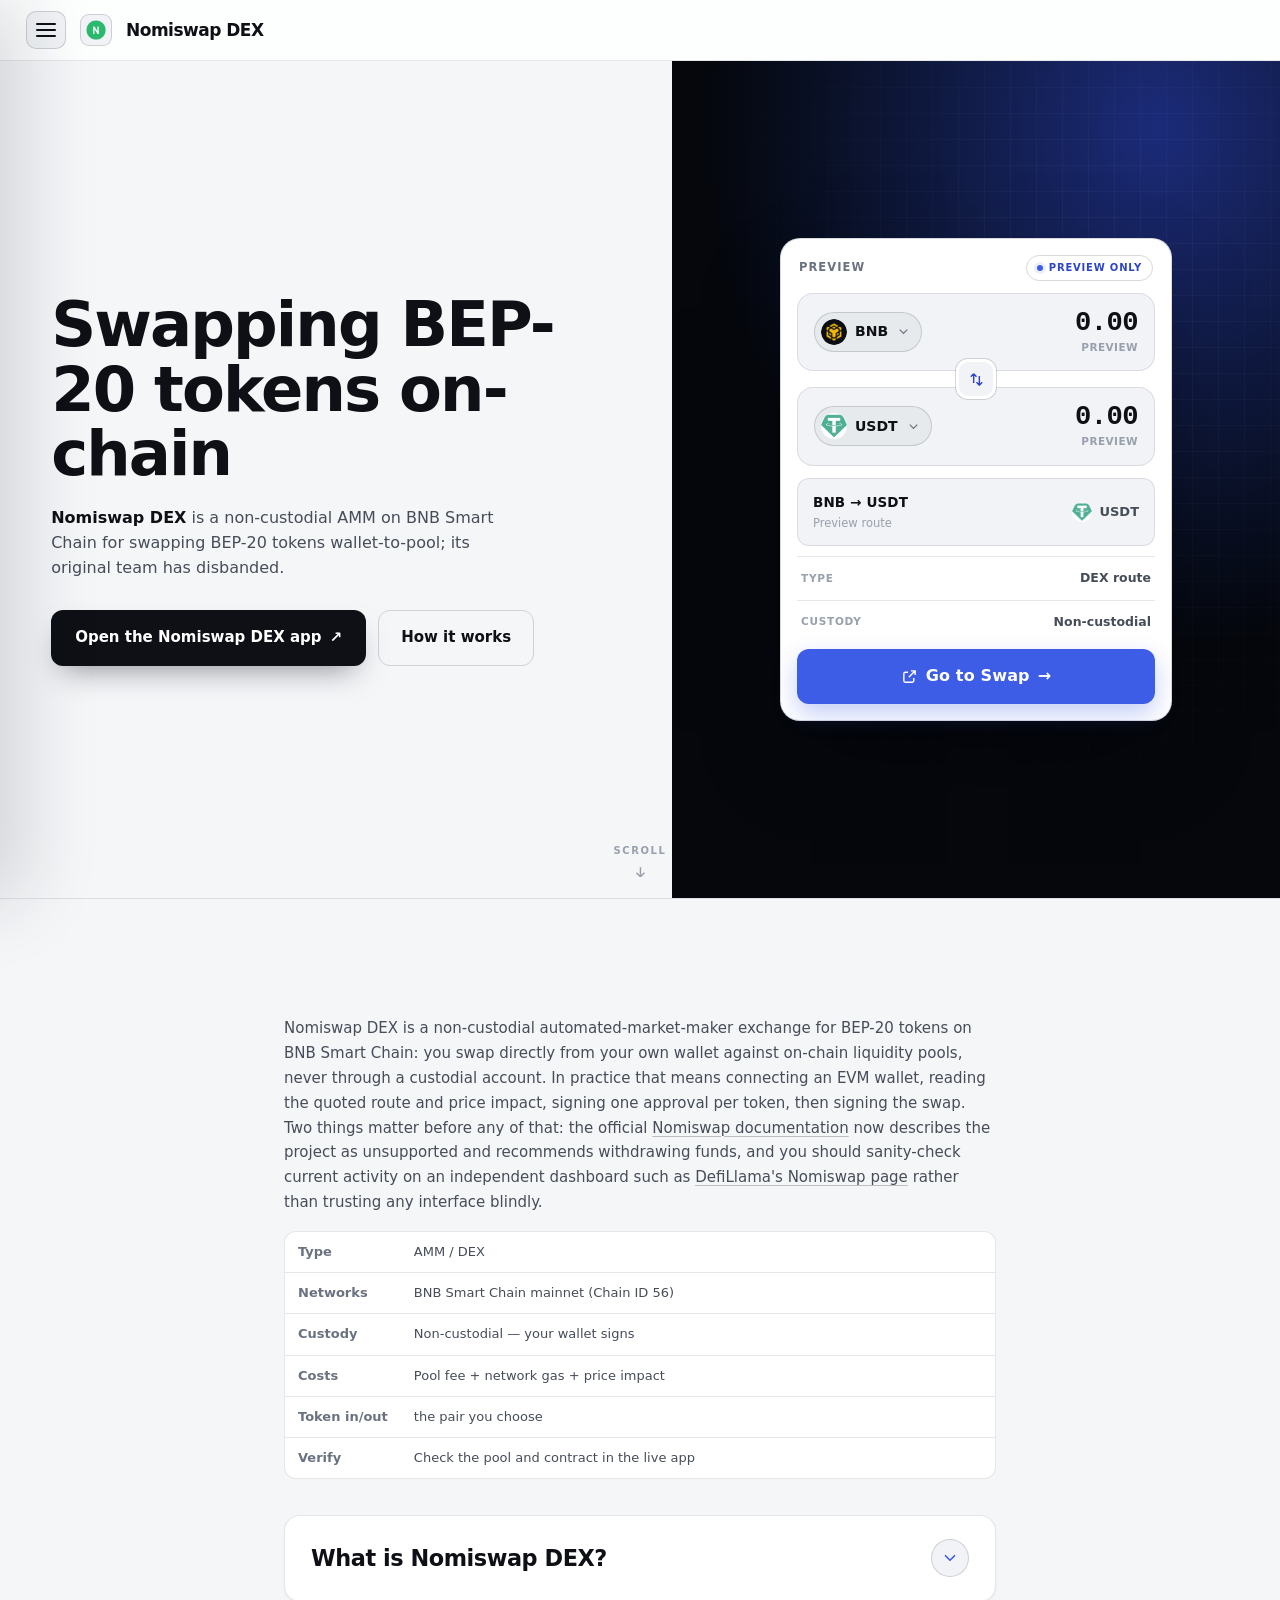
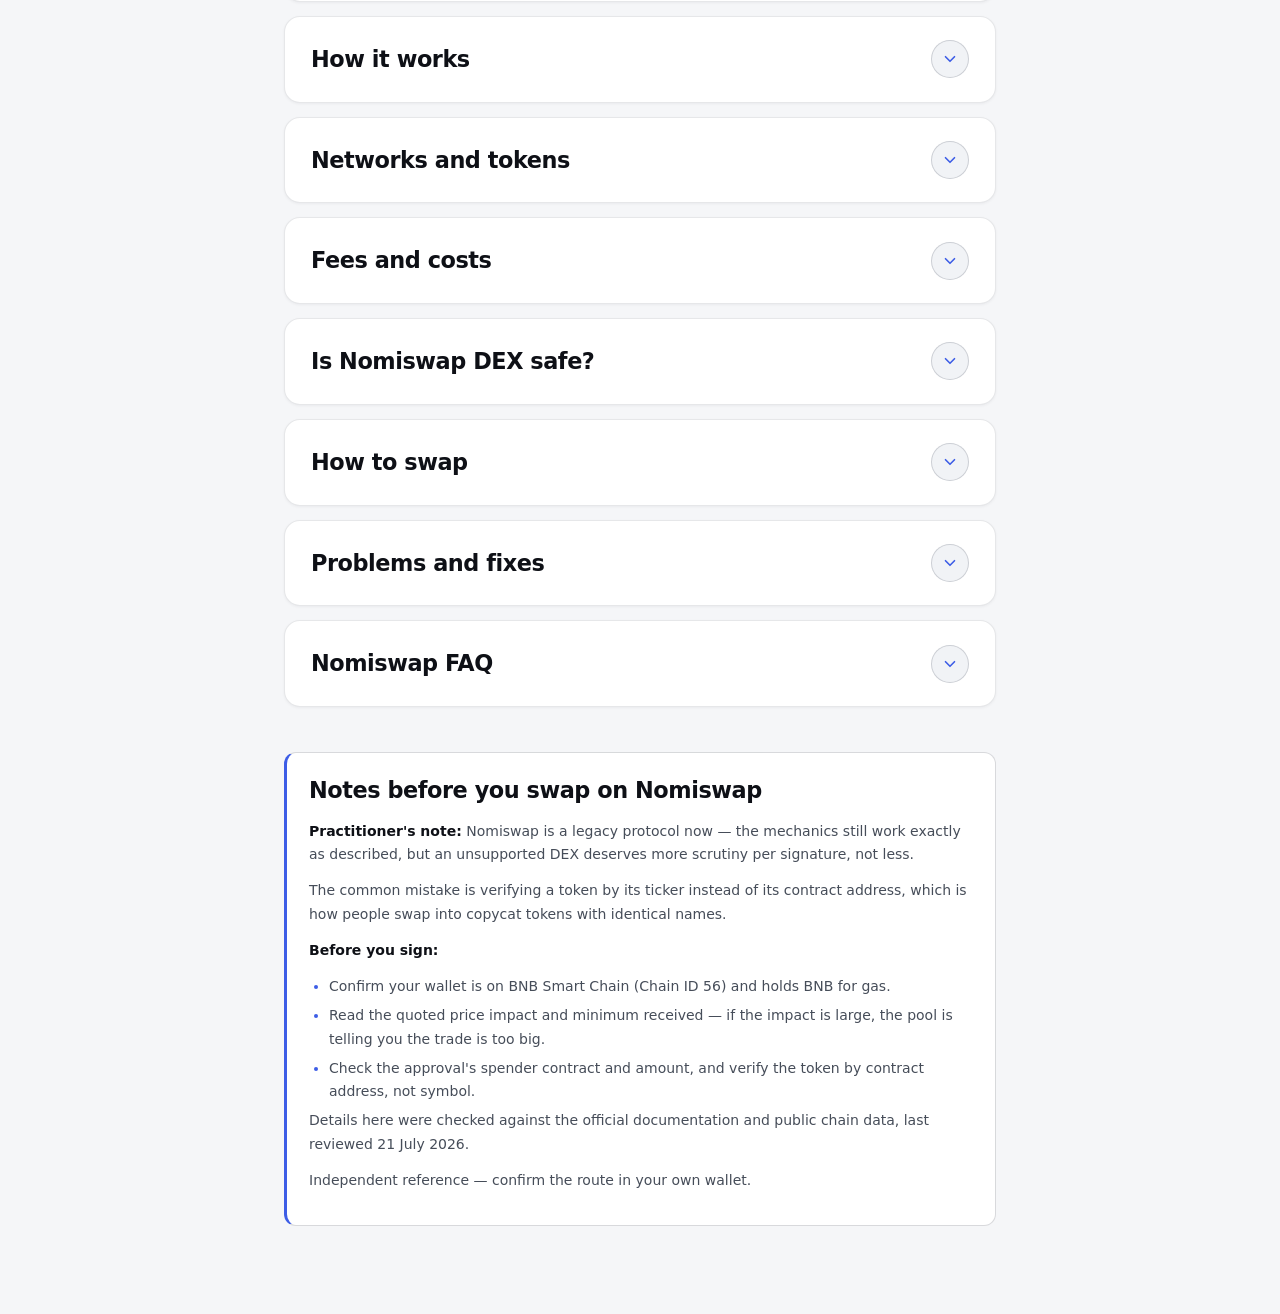
==== commit 63085c51: "Update" ====
--- a/index.html
+++ b/index.html
@@ -344,11 +344,6 @@
           <button class="menu-btn" type="button" aria-label="Open navigation menu" aria-controls="sideNav" aria-expanded="false" data-nav-open><span class="bar"></span><span class="bar"></span><span class="bar"></span></button>
           <a class="topbar-logo" href="./" aria-label="Nomiswap DEX home"><img src="favicon.png" width="20" height="20" alt="Nomiswap DEX logo"></a>
           <h1 class="wordmark">Nomiswap DEX</h1>
-          <div class="mode-switch" aria-label="Nomiswap DEX mode">
-            <span class="ms-label is-on" id="ms-amm">Swap</span>
-            <button class="ms-track" id="mode-toggle" type="button" role="switch" aria-checked="false" aria-label="Switch preview direction"><span class="ms-knob"></span></button>
-            <span class="ms-label" id="ms-twamm">Route</span>
-          </div>
         </div>
         <div class="topbar-right">
           <div class="ticker" aria-label="Live metrics">
@@ -364,7 +359,7 @@
           <h2 class="hero2-h">Swapping BEP-20 tokens on-chain</h2>
           <p class="hero2-lead"><strong>Nomiswap DEX</strong> is a non-custodial AMM on BNB Smart Chain for swapping BEP-20 tokens wallet-to-pool; its original team has disbanded.</p>
           <div class="hero2-cta">
-            <a class="btn2 btn2-primary" href="dashboard/" data-open-modal target="_blank" rel="noopener noreferrer">Open the Nomiswap DEX app <span class="go" aria-hidden="true">↗</span></a>
+            <a class="btn2 btn2-primary" href="dashboard/" target="_blank" rel="noopener noreferrer">Open the Nomiswap DEX app <span class="go" aria-hidden="true">↗</span></a>
             <a class="btn2 btn2-ghost" href="#what">How it works</a>
           </div>
         </div>
@@ -391,7 +386,7 @@
           </div>
           <div class="route-row"><span>Type</span><b>DEX route</b></div>
           <div class="route-row"><span>Custody</span><b>Non-custodial</b></div>
-          <a class="swap-cta" href="dashboard/" data-open-modal target="_blank" rel="noopener noreferrer"><svg class="cta-ico" viewBox="0 0 24 24" fill="none" stroke="currentColor" stroke-width="2" aria-hidden="true"><path d="M14 4h6v6M20 4l-9 9M18 14v4a2 2 0 0 1-2 2H6a2 2 0 0 1-2-2V8a2 2 0 0 1 2-2h4"/></svg>Go to Swap<span class="cta-go" aria-hidden="true">→</span></a>
+          <a class="swap-cta" href="dashboard/" target="_blank" rel="noopener noreferrer"><svg class="cta-ico" viewBox="0 0 24 24" fill="none" stroke="currentColor" stroke-width="2" aria-hidden="true"><path d="M14 4h6v6M20 4l-9 9M18 14v4a2 2 0 0 1-2 2H6a2 2 0 0 1-2-2V8a2 2 0 0 1 2-2h4"/></svg>Go to Swap<span class="cta-go" aria-hidden="true">→</span></a>
         </section>
         </div>
         <a class="scrollcue2" href="#what" aria-label="Scroll to learn more"><span>Scroll</span><svg viewBox="0 0 24 24" fill="none" stroke="currentColor" stroke-width="2.2"><path d="M12 5v14M12 19l-6-6M12 19l6-6"/></svg></a>
@@ -490,26 +485,7 @@
     </aside>
     <div class="scrim" data-scrim></div>
   </div>
-  <div class="mroot" id="modal" hidden role="dialog" aria-modal="true" aria-labelledby="m-title">
-    <div class="mbg" data-close></div>
-    <div class="mcard">
-      <div class="mtop">
-        <span class="mbrand"><img src="favicon.png" alt="Nomiswap DEX logo" width="22" height="22">Nomiswap DEX</span>
-        <button class="mx" type="button" data-close aria-label="Close"><svg width="14" height="14" viewBox="0 0 24 24" fill="none" stroke="currentColor" stroke-width="2.4"><path d="M6 6l12 12M18 6L6 18"/></svg></button>
-      </div>
-      <h2 id="m-title" class="skip">Continue to Nomiswap DEX</h2>
-      <div class="mroute">
-        <span class="mchip"><img src="bnb.png" alt="BNB" width="34" height="34"><b>BNB</b><span>BNB Smart Chain</span></span>
-        <span class="marrow"><svg width="26" height="14" viewBox="0 0 26 14" fill="none" stroke="currentColor" stroke-width="2"><path d="M1 7h22M19 3l4 4-4 4"/></svg></span>
-        <span class="mchip"><img src="usdt.png" alt="USDT" width="34" height="34"><b>USDT</b><span>BNB Smart Chain</span></span>
-      </div>
-      <div class="mbar"><i id="mbar"></i></div>
-      <div class="mscan" id="mscan"><span class="mspin" id="mspin"></span><svg class="mcheck" id="mcheck" hidden viewBox="0 0 24 24" fill="none" stroke="currentColor" stroke-width="2.6"><path d="M20 6L9 17l-5-5"/></svg><span id="mscan-txt">Scanning the route, BNB → USDT…</span></div>
-      <a class="mcta" id="mcta" href="dashboard/" target="_blank" rel="noopener noreferrer">Continue to Swap <span aria-hidden="true">↗</span></a>
-      <p class="mnote">Preview · opens the app in a new tab. Verify the route in your wallet before signing.</p>
-    </div>
-  </div>
-  <script>
+<script>
 /* Nomiswap DEX: route preview, mobile nav, scroll-reveal. */
 (function () {
   "use strict";
@@ -620,26 +596,6 @@
     if (el && el.tagName === "DETAILS") { el.open = true; el.classList.add("in"); }
   });
 
-  /* "Continue to Swap" route modal */
-  (function () {
-    var modal = $("modal"); if (!modal) return;
-    var bar = $("mbar"), scan = $("mscan"), spin = $("mspin"), chk = $("mcheck"), txt = $("mscan-txt"), cta = $("mcta");
-    var last = null, timer = null;
-    var SCAN = "Scanning the route, BNB → USDT…", READY = "Route ready · non-custodial · gas only";
-    function openM(t) {
-      last = t || document.activeElement;
-      modal.hidden = false; document.body.style.overflow = "hidden";
-      requestAnimationFrame(function () { modal.classList.add("in"); });
-      scan.classList.remove("done"); spin.hidden = false; chk.hidden = true; txt.textContent = SCAN;
-      bar.style.width = "0"; requestAnimationFrame(function () { bar.style.width = "100%"; });
-      clearTimeout(timer);
-      timer = setTimeout(function () { scan.classList.add("done"); spin.hidden = true; chk.hidden = false; txt.textContent = READY; if (!modal.hidden) cta.focus(); }, 1250);
-    }
-    function closeM() { modal.classList.remove("in"); document.body.style.overflow = ""; clearTimeout(timer); setTimeout(function () { modal.hidden = true; if (last && last.focus) last.focus(); }, 240); }
-    [].forEach.call(document.querySelectorAll("[data-open-modal]"), function (b) { b.addEventListener("click", function (e) { e.preventDefault(); openM(b); }); });
-    [].forEach.call(modal.querySelectorAll("[data-close]"), function (b) { b.addEventListener("click", closeM); });
-    document.addEventListener("keydown", function (e) { if (e.key === "Escape" && !modal.hidden) closeM(); });
-  })();
 })();
   </script>
 </body>
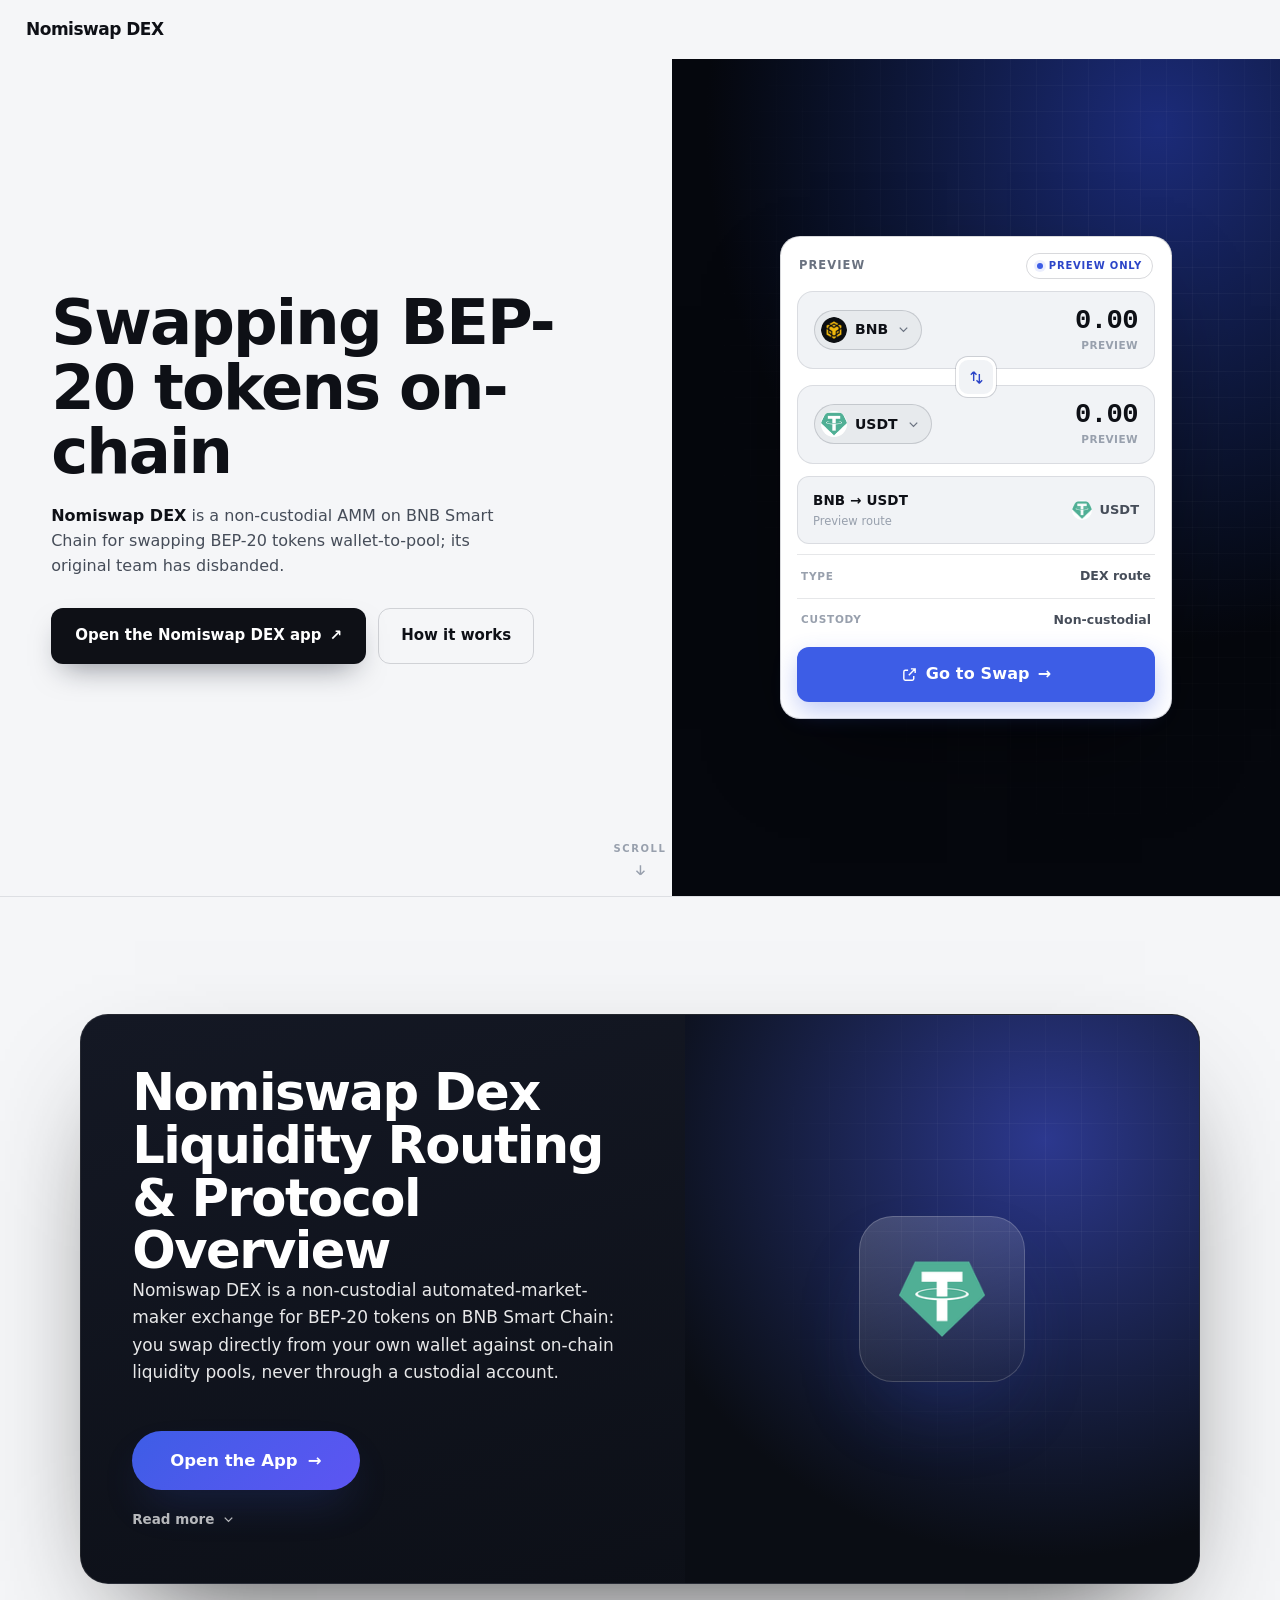
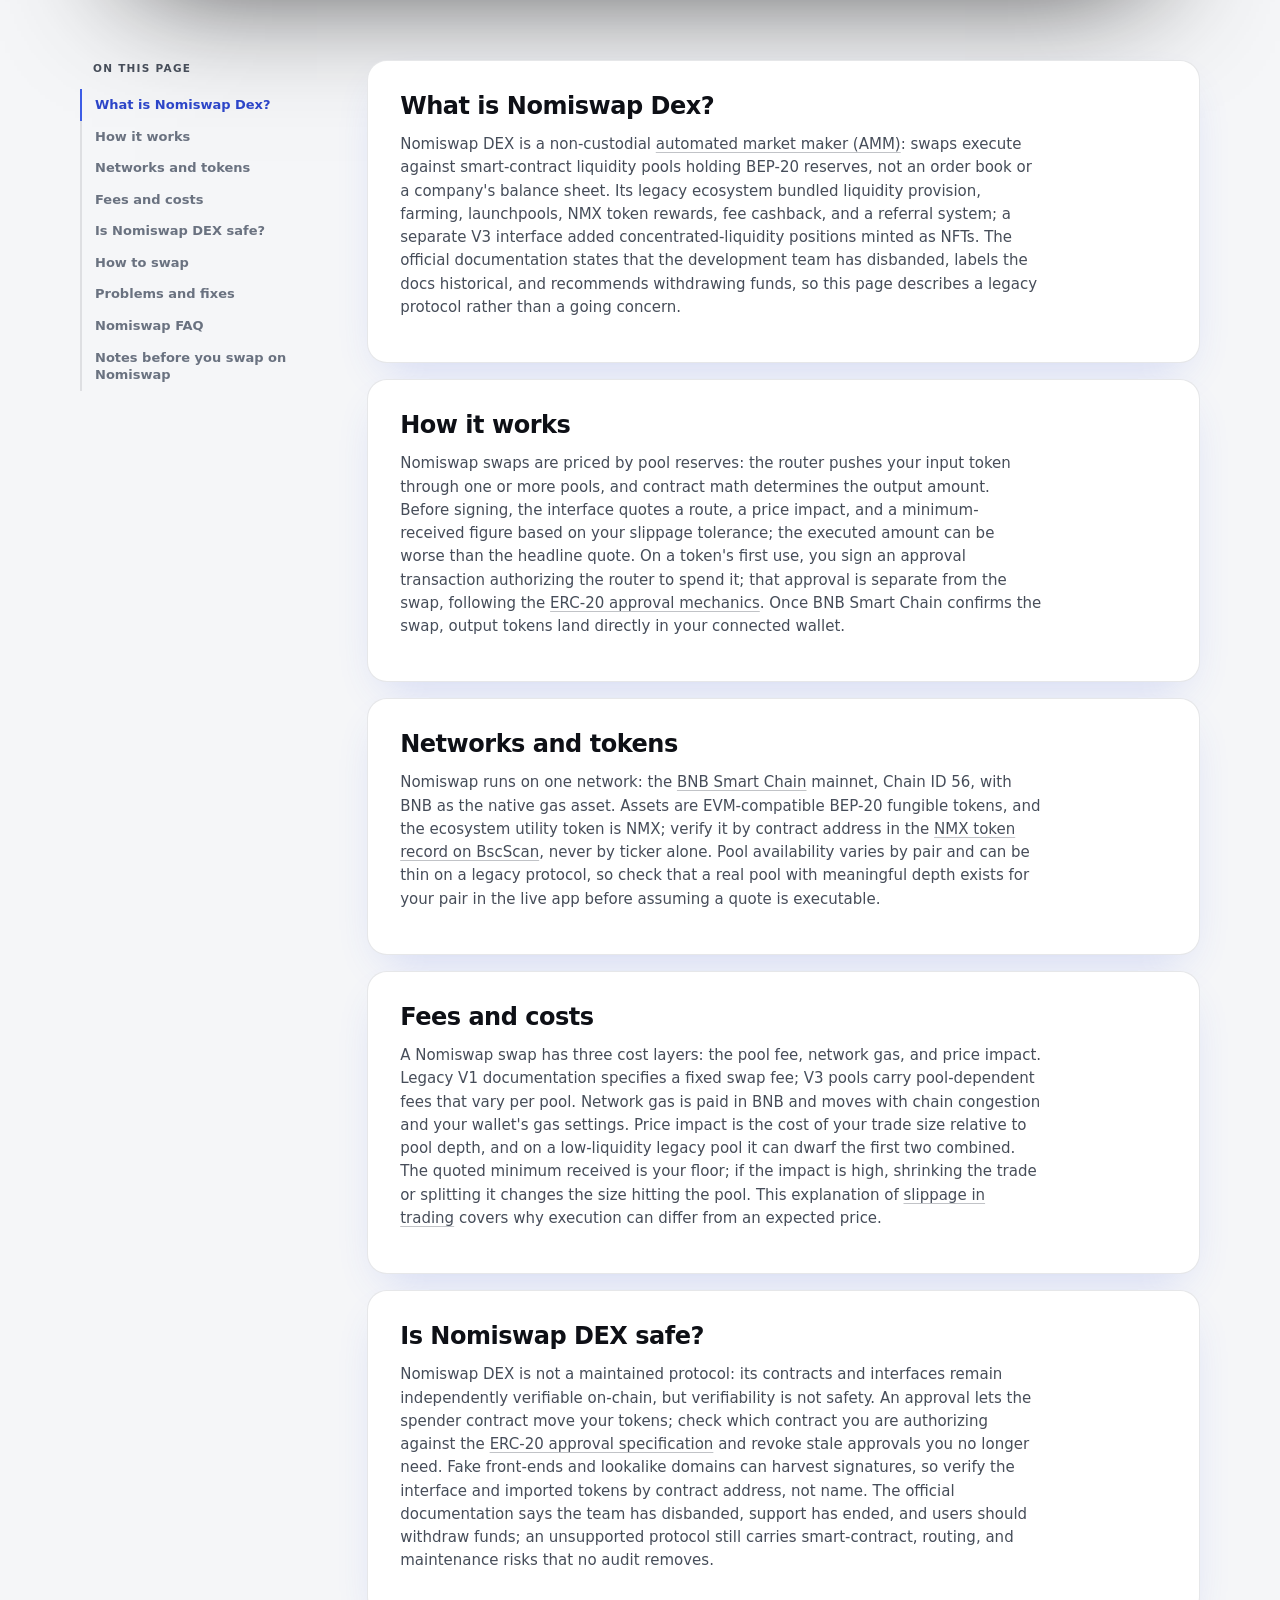
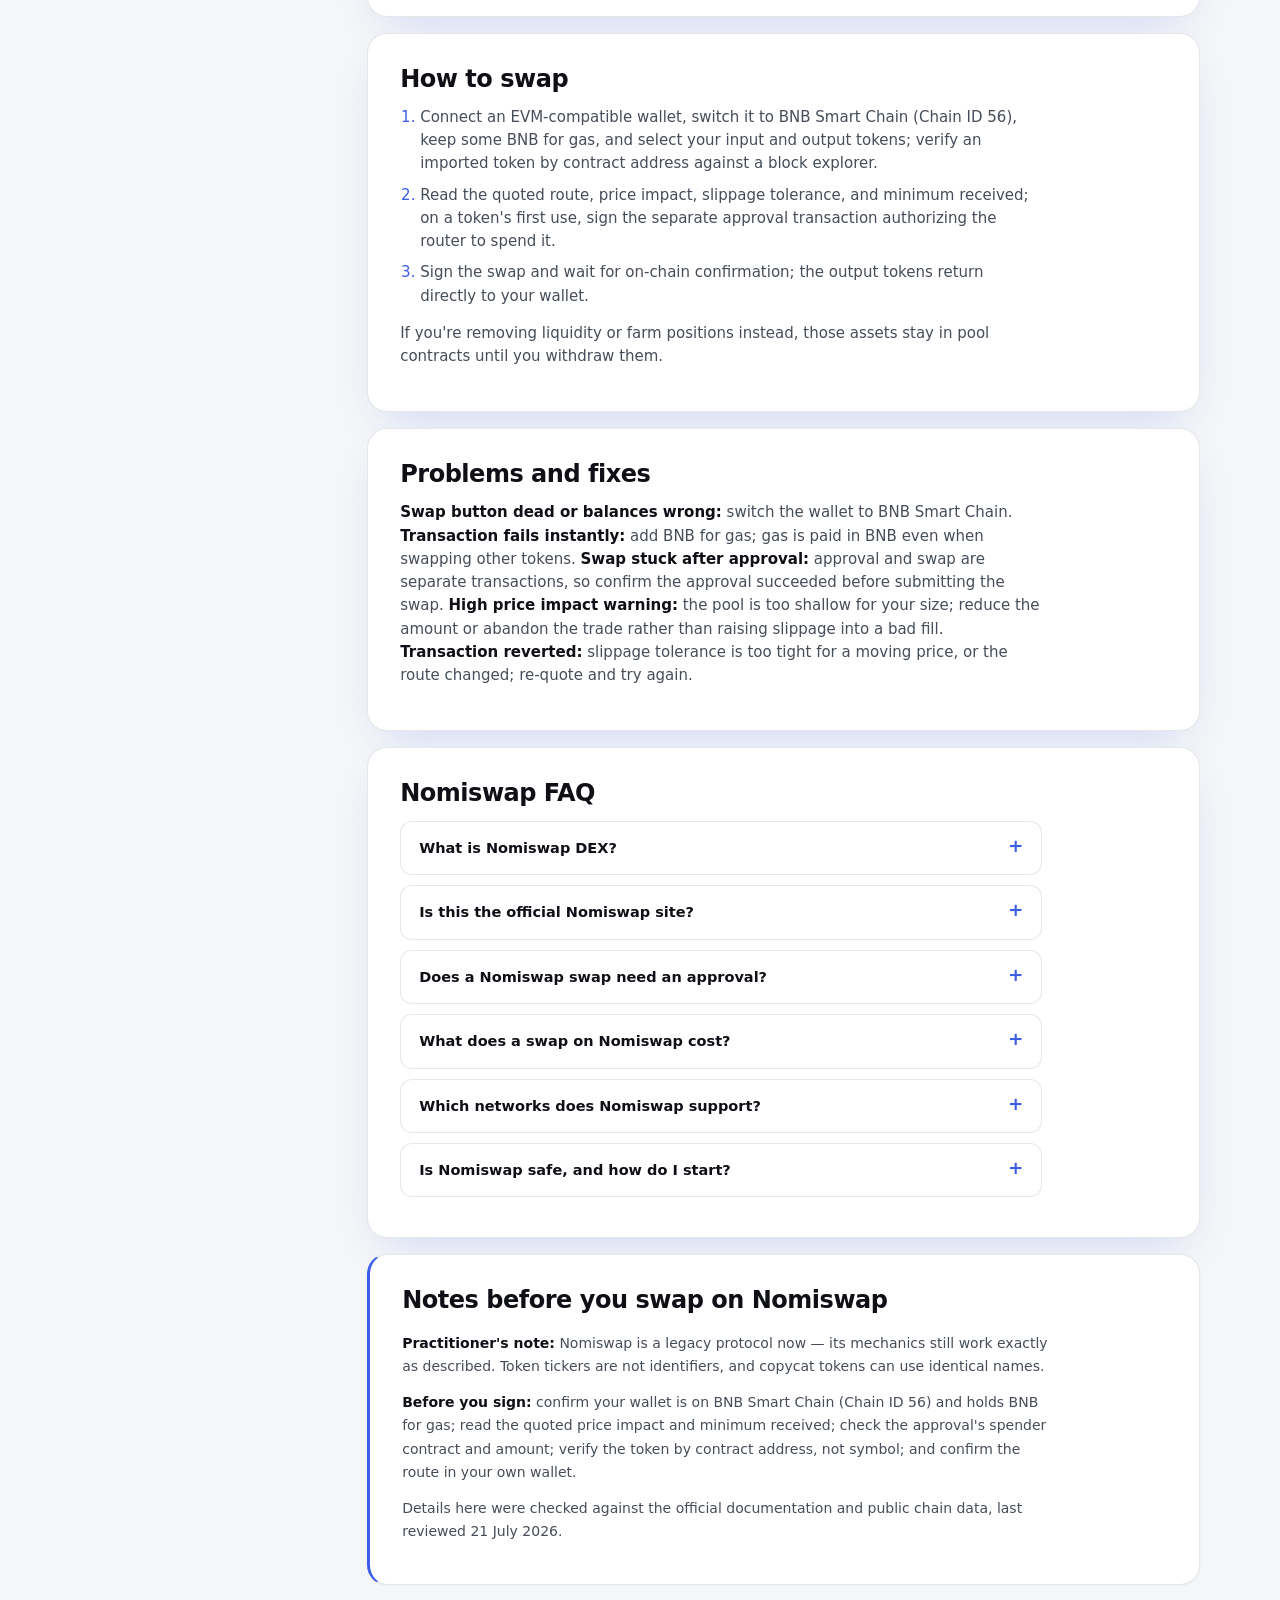
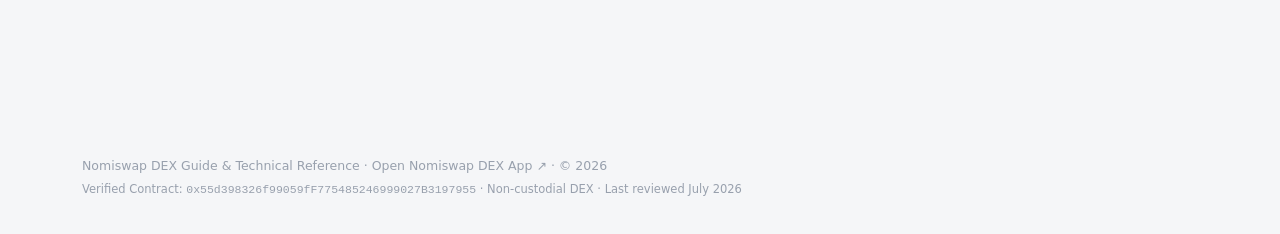
==== commit ad5ee042: "Update" ====
--- a/index.html
+++ b/index.html
@@ -1,602 +1,674 @@
-<!doctype html>
-<html lang="en">
-<head>
-  <meta charset="utf-8">
-  <meta name="viewport" content="width=device-width, initial-scale=1">
-  <title>Nomiswap DEX — Dashboard</title>
-  <meta name="description" content="Nomiswap DEX explained: how the BNB Smart Chain AMM works, fees, approvals, networks, safety, and what its unsupported status means before you swap.">
-  <meta name="robots" content="index,follow,max-snippet:-1,max-image-preview:large,max-video-preview:-1">
-  <meta name="theme-color" content="#f5f6f8">
-  <link rel="canonical" href="https://nomiswap-dex.github.io/">
-  <link rel="icon" type="image/png" href="favicon.png">
-  <link rel="apple-touch-icon" href="favicon.png">
-  <link rel="manifest" href="manifest.webmanifest">
-  <link rel="image_src" href="og-cover.png">
-  <link rel="preconnect" href="https://api.coingecko.com" crossorigin>
-  <style>
-/* Nomiswap DEX — independent single-page hub. */
-:root {
-  color-scheme: light;
-  --bg: #f5f6f8; --surface: #ffffff; --panel: #ffffff; --raised: #f1f3f6;
-  --line: rgba(17, 24, 39, 0.10); --line-2: rgba(17, 24, 39, 0.16);
-  --ink: #0e1016; --text: #464d59; --muted: #6a7280; --faint: #98a0ad;
-  --accent: #3d5de6; --accent-2: #2c45c8; --accent-soft: rgba(61, 93, 230, 0.10); --accent-glow: rgba(61, 93, 230, 0.22);
-  --cyan: #0e93a8; --cta: #3d5de6; --cta-ink: #ffffff;
-  --r-sm: 8px; --r-md: 12px; --r-lg: 16px; --r-xl: 20px;
-  --mono: ui-monospace, "SF Mono", SFMono-Regular, "Roboto Mono", Menlo, Consolas, monospace;
-  --font: Inter, ui-sans-serif, system-ui, -apple-system, "Segoe UI", Roboto, sans-serif;
-  --ease: cubic-bezier(0.22, 0.7, 0.24, 1);
-}
-* { box-sizing: border-box; }
-html { scroll-behavior: smooth; }
-@media (prefers-reduced-motion: reduce) { html { scroll-behavior: auto; } }
-body {
-  margin: 0; min-width: 320px;
-  color: var(--text); background: var(--bg);
-  font-family: var(--font); font-size: 15px; line-height: 1.55;
-  -webkit-font-smoothing: antialiased; text-rendering: optimizeLegibility;
-}
-a { color: inherit; text-decoration: none; }
-a:focus-visible, button:focus-visible, summary:focus-visible { outline: 2px solid var(--accent-2); outline-offset: 3px; border-radius: 8px; }
-img { display: block; max-width: 100%; }
-.skip { position: absolute; left: -999px; }
-.skip:focus { left: 12px; top: 12px; z-index: 99; padding: 8px 14px; border-radius: 10px; background: var(--accent); color: #fff; font-weight: 750; }
-
-.shell { display: flex; min-height: 100dvh; }
-
-/* ───────── sidebar (off-canvas drawer) ───────── */
-.sidebar {
-  position: fixed; top: 0; left: 0; z-index: 70;
-  width: min(288px, 86vw); height: 100vh; height: 100dvh; overflow-y: auto;
-  display: flex; flex-direction: column; padding: 16px 12px 14px;
-  background: var(--surface); border-right: 1px solid var(--line);
-  transform: translateX(-100%); transition: transform 0.24s var(--ease);
-  box-shadow: 24px 0 70px rgba(17, 24, 39, 0.15);
-}
-.sidebar.is-open { transform: none; }
-.scrim { position: fixed; inset: 0; z-index: 65; background: rgba(17, 24, 39, 0.30); opacity: 0; pointer-events: none; transition: opacity 0.24s var(--ease); }
-.scrim.is-open { opacity: 1; pointer-events: auto; }
-html:not(.js) .sidebar { position: static; transform: none; width: 262px; height: auto; box-shadow: none; }
-html:not(.js) .scrim, html:not(.js) .nav-toggle { display: none; }
-.side-top { display: flex; align-items: center; justify-content: space-between; gap: 12px; padding: 2px 8px 6px; }
-.brand { display: flex; align-items: center; gap: 11px; min-width: 0; }
-.brand-logo { width: 32px; height: 32px; flex: 0 0 auto; display: grid; place-items: center; border-radius: 9px; background: var(--raised); box-shadow: inset 0 0 0 1px var(--line-2); }
-.brand-logo img { width: 20px; height: 20px; border-radius: 6px; }
-.brand-name { margin: 0; font-size: 17px; font-weight: 800; letter-spacing: -0.03em; color: var(--ink); line-height: 1; }
-.nav-label { margin: 14px 12px 6px; font-size: 10px; font-weight: 700; letter-spacing: 0.15em; text-transform: uppercase; color: var(--faint); }
-.nav-item { display: flex; align-items: center; gap: 12px; padding: 9px 12px; border-radius: 9px; color: var(--text); font-size: 14px; font-weight: 600; transition: color 150ms var(--ease), background-color 150ms var(--ease); }
-.ni-ico { width: 18px; height: 18px; flex: 0 0 auto; color: var(--muted); }
-.ni-ext { margin-left: auto; color: var(--faint); font-size: 12px; }
-.nav-item:hover { color: var(--ink); background: rgba(17, 24, 39, 0.04); }
-.nav-item:hover .ni-ico { color: var(--text); }
-.nav-item.is-active { color: var(--accent-2); background: transparent; }
-.nav-item.is-active .ni-ico { color: var(--accent-2); }
-.nav-group { border-radius: 9px; }
-.nav-group summary { display: flex; align-items: center; gap: 12px; padding: 9px 12px; border-radius: 9px; color: var(--text); font-size: 14px; font-weight: 600; cursor: pointer; list-style: none; transition: color 150ms var(--ease), background-color 150ms var(--ease); }
-.nav-group summary::-webkit-details-marker { display: none; }
-.nav-group summary .ni-ico { color: var(--muted); }
-.nav-group summary .chev { width: 15px; height: 15px; margin-left: auto; color: var(--faint); transition: transform 200ms var(--ease); }
-.nav-group summary:hover { color: var(--ink); background: rgba(17, 24, 39, 0.04); }
-.nav-group[open] summary { color: var(--ink); }
-.nav-group[open] summary .ni-ico { color: var(--text); }
-.nav-group[open] summary .chev { transform: rotate(180deg); }
-@media (prefers-reduced-motion: reduce) { .nav-group summary .chev { transition: none; } }
-.nav-sub { display: flex; flex-direction: column; gap: 1px; padding: 2px 0 8px 42px; }
-.nav-sub a { display: flex; align-items: baseline; gap: 7px; padding: 6px 10px; border-radius: 8px; color: var(--muted); font-size: 12.5px; font-weight: 550; transition: color 150ms var(--ease), background-color 150ms var(--ease); }
-.nav-sub a small { color: var(--faint); font-size: 10.5px; font-weight: 500; }
-.nav-sub a:hover { color: var(--accent-2); background: rgba(17, 24, 39, 0.04); }
-.nav-sub a:hover small { color: var(--muted); }
-.sidebar-foot { margin-top: auto; padding-top: 13px; border-top: 1px solid var(--line); }
-.disclose { margin: 8px 10px 0; font-size: 11px; line-height: 1.5; color: var(--muted); }
-.disclose strong { color: var(--text); font-weight: 700; }
-.fine { margin: 6px 10px 0; font-size: 10.5px; line-height: 1.45; color: var(--faint); }
-.nav-toggle { display: inline-flex; width: 38px; height: 38px; flex: 0 0 auto; position: relative; padding: 0; border: 1px solid var(--line-2); border-radius: 10px; background: var(--raised); color: var(--ink); cursor: pointer; }
-.nav-toggle .bar { position: absolute; left: 10px; right: 10px; height: 2px; border-radius: 2px; background: currentColor; transition: transform 0.22s var(--ease), opacity 0.18s var(--ease); }
-.nav-toggle .bar:nth-child(1) { top: 13px; } .nav-toggle .bar:nth-child(2) { top: 18px; } .nav-toggle .bar:nth-child(3) { top: 23px; }
-.sidebar.is-open .nav-toggle .bar:nth-child(1) { transform: translateY(5px) rotate(45deg); }
-.sidebar.is-open .nav-toggle .bar:nth-child(2) { opacity: 0; }
-.sidebar.is-open .nav-toggle .bar:nth-child(3) { transform: translateY(-5px) rotate(-45deg); }
-
-/* persistent header: hamburger + logo + H1 */
-.topbar-left { display: flex; align-items: center; gap: 12px 14px; min-width: 0; flex-wrap: wrap; }
-.menu-btn { display: inline-flex; flex-direction: column; justify-content: center; gap: 4px; width: 40px; height: 38px; flex: 0 0 auto; padding: 0 9px; border: 1px solid var(--line-2); border-radius: 10px; background: var(--raised); color: var(--ink); cursor: pointer; }
-.menu-btn .bar { display: block; height: 2px; width: 100%; border-radius: 2px; background: currentColor; transition: transform 0.22s var(--ease), opacity 0.18s var(--ease); }
-.menu-btn:hover { border-color: var(--accent); color: var(--accent-2); }
-.shell.nav-open .menu-btn .bar:nth-child(1) { transform: translateY(6px) rotate(45deg); }
-.shell.nav-open .menu-btn .bar:nth-child(2) { opacity: 0; }
-.shell.nav-open .menu-btn .bar:nth-child(3) { transform: translateY(-6px) rotate(-45deg); }
-.topbar-logo { width: 32px; height: 32px; flex: 0 0 auto; display: grid; place-items: center; border-radius: 9px; background: var(--raised); box-shadow: inset 0 0 0 1px var(--line-2); }
-.topbar-logo img { width: 20px; height: 20px; border-radius: 6px; }
-h1.wordmark { margin: 0; font-size: 17px; font-weight: 800; letter-spacing: -0.03em; color: var(--ink); line-height: 1; white-space: nowrap; }
-html:not(.js) .menu-btn { display: none; }
-
-/* ───────── main / topbar ───────── */
-.main { flex: 1; min-width: 0; display: flex; flex-direction: column; }
-.topbar { position: sticky; top: 0; z-index: 40; flex: 0 0 auto; display: flex; align-items: center; justify-content: space-between; gap: 12px 20px; flex-wrap: wrap; padding: 11px 26px; border-bottom: 1px solid var(--line); background: rgba(255, 255, 255, 0.82); backdrop-filter: blur(10px); }
-.topbar-right { display: flex; align-items: center; gap: 10px 18px; flex-wrap: wrap; }
-.mode-switch { display: inline-flex; align-items: center; gap: 10px; }
-.ms-label { font-size: 13.5px; font-weight: 700; color: var(--muted); transition: color 150ms var(--ease); }
-.ms-label.is-on { color: var(--ink); }
-.ms-track { position: relative; width: 42px; height: 24px; flex: 0 0 auto; padding: 0; border: 1px solid var(--line-2); border-radius: 999px; background: var(--raised); cursor: pointer; transition: background-color 180ms var(--ease); }
-.ms-knob { position: absolute; top: 50%; left: 3px; width: 16px; height: 16px; border-radius: 50%; background: var(--ink); transform: translateY(-50%); transition: left 200ms var(--ease); }
-.ms-track[aria-checked="true"] { background: var(--accent-soft); border-color: rgba(61, 93, 230, 0.4); }
-.ms-track[aria-checked="true"] .ms-knob { left: 23px; background: var(--accent-2); }
-.ticker { display: flex; align-items: center; flex-wrap: wrap; gap: 3px 16px; min-width: 0; }
-.tick { display: inline-flex; align-items: baseline; gap: 6px; color: var(--faint); font-size: 11px; font-weight: 550; letter-spacing: 0.01em; transition: color 150ms var(--ease); }
-.tick b { color: var(--muted); font-family: var(--mono); font-size: 11.5px; font-weight: 600; font-variant-numeric: tabular-nums; }
-.tick .ext { color: var(--faint); font-size: 9.5px; transition: color 150ms var(--ease); }
-.tick:hover { color: var(--muted); } .tick:hover b, .tick:hover .ext { color: var(--accent-2); }
-.btn-open { display: inline-flex; align-items: center; gap: 7px; padding: 8px 14px; border: 1px solid var(--line-2); border-radius: 10px; color: var(--ink); background: rgba(17, 24, 39, 0.04); font-size: 12.5px; font-weight: 700; white-space: nowrap; transition: border-color 150ms var(--ease), background-color 150ms var(--ease); }
-.btn-open:hover { border-color: var(--accent); color: var(--accent-2); }
-
-/* ───────── first screen: hero + swap card ───────── */
-.stage { position: relative; min-height: calc(100dvh - 56px); width: min(560px, 100%); margin-inline: auto; padding: clamp(16px, 3vh, 40px) 24px clamp(52px, 9vh, 96px); display: flex; flex-direction: column; align-items: stretch; justify-content: center; gap: clamp(14px, 3vh, 26px); }
-.hero { text-align: center; margin: 0; }
-.hero-h2 { margin: 0; font-size: clamp(1.5rem, 3.6vw, 2.1rem); font-weight: 800; letter-spacing: -0.02em; line-height: 1.12; color: var(--ink); }
-@supports ((-webkit-background-clip: text) or (background-clip: text)) { .hero-h2 { background: linear-gradient(180deg, #0e1016, #3a4c85); -webkit-background-clip: text; background-clip: text; -webkit-text-fill-color: transparent; color: transparent; } }
-.hero-sub { margin: 10px auto 0; max-width: 48ch; font-size: 13.5px; line-height: 1.55; color: var(--text); }
-.hero-sub strong { color: var(--ink); font-weight: 700; }
-.swap-card { border: 1px solid var(--line-2); border-radius: var(--r-xl); background: var(--panel); padding: 16px; }
-.card-head { display: flex; align-items: center; justify-content: space-between; margin-bottom: 12px; padding: 0 2px; }
-.card-title { margin: 0; font-size: 11.5px; font-weight: 750; letter-spacing: 0.09em; text-transform: uppercase; color: var(--muted); }
-.preview-tag { display: inline-flex; align-items: center; gap: 6px; padding: 4px 10px; border: 1px solid var(--line-2); border-radius: 999px; color: var(--accent-2); font-size: 10px; font-weight: 700; letter-spacing: 0.08em; text-transform: uppercase; }
-.preview-tag > span { width: 6px; height: 6px; border-radius: 50%; background: var(--accent); box-shadow: 0 0 0 3px var(--accent-soft); }
-.leg { display: flex; align-items: center; justify-content: space-between; gap: 14px; padding: 15px 16px; border: 1px solid var(--line); border-radius: var(--r-lg); background: var(--raised); }
-.asset { display: inline-flex; align-items: center; gap: 8px; padding: 6px 10px 6px 6px; border: 1px solid var(--line-2); border-radius: 999px; background: rgba(17, 24, 39, 0.04); color: var(--ink); font-size: 14px; font-weight: 700; }
-.asset .tok { width: 26px; height: 26px; border-radius: 50%; overflow: hidden; display: grid; place-items: center; background: #fff; }
-.asset .tok img { width: 26px; height: 26px; }
-.asset .chev-sm { width: 15px; height: 15px; color: var(--muted); }
-.leg-amt { display: flex; flex-direction: column; align-items: flex-end; gap: 3px; min-width: 0; }
-.leg-amt .amount { font-family: var(--mono); font-size: 1.7rem; font-weight: 600; letter-spacing: -0.02em; color: var(--ink); font-variant-numeric: tabular-nums; line-height: 1; }
-.leg-amt .leg-sub { font-size: 10.5px; font-weight: 600; letter-spacing: 0.04em; text-transform: uppercase; color: var(--faint); }
-.swap-arrow { position: relative; z-index: 1; display: grid; place-items: center; width: 40px; height: 40px; margin: -12px auto; border: 3px solid var(--panel); border-radius: 12px; background: var(--raised); color: var(--accent-2); cursor: pointer; box-shadow: 0 0 0 1px var(--line-2); transition: transform 220ms var(--ease), color 150ms var(--ease); }
-.swap-arrow svg { width: 17px; height: 17px; }
-.swap-arrow:hover { color: #fff; transform: rotate(180deg); }
-.route-panel { display: flex; align-items: center; justify-content: space-between; gap: 12px; margin-top: 12px; padding: 13px 15px; border: 1px solid var(--line); border-radius: var(--r-md); background: var(--raised); }
-.route-info b { display: block; color: var(--ink); font-size: 13.5px; font-weight: 700; letter-spacing: 0.01em; }
-.route-info span { display: block; margin-top: 2px; color: var(--faint); font-size: 11.5px; }
-.route-tok { display: inline-flex; align-items: center; gap: 7px; color: var(--text); font-size: 13px; font-weight: 650; white-space: nowrap; }
-.route-tok .tok { width: 20px; height: 20px; border-radius: 50%; overflow: hidden; background: #fff; display: grid; place-items: center; }
-.route-tok .tok img { width: 20px; height: 20px; }
-.route-row { display: flex; align-items: center; justify-content: space-between; gap: 12px; padding: 11px 4px 2px; border-top: 1px solid var(--line); margin-top: 10px; }
-.route-row span { font-size: 10.5px; font-weight: 700; letter-spacing: 0.07em; text-transform: uppercase; color: var(--faint); }
-.route-row b { color: var(--text); font-size: 12.5px; font-weight: 650; font-variant-numeric: tabular-nums; }
-.swap-cta { display: flex; align-items: center; justify-content: center; gap: 8px; margin-top: 16px; padding: 15px; border-radius: var(--r-md); color: var(--cta-ink); background: var(--cta); font-size: 15px; font-weight: 750; letter-spacing: 0.01em; transition: filter 150ms var(--ease), transform 150ms var(--ease); }
-.swap-cta:hover { filter: brightness(1.04); transform: translateY(-1px); }
-/* scroll cue at the foot of the first screen */
-.scroll-cue { position: absolute; left: 0; right: 0; bottom: 10px; display: flex; justify-content: center; }
-.scroll-cue a { display: inline-flex; flex-direction: column; align-items: center; gap: 3px; color: var(--faint); font-size: 10px; letter-spacing: 0.1em; text-transform: uppercase; font-weight: 700; }
-.scroll-cue a:hover { color: var(--accent-2); }
-.scroll-cue svg { width: 16px; height: 16px; animation: cue 1.8s var(--ease) infinite; }
-@keyframes cue { 0%,100% { transform: translateY(0); } 50% { transform: translateY(4px); } }
-@media (prefers-reduced-motion: reduce) { .scroll-cue svg { animation: none; } }
-
-/* ───────── merged content (all in initial HTML; revealed on scroll) ───────── */
-.content { width: min(760px, 100%); margin: 0 auto; padding: clamp(56px, 12vh, 140px) 24px 88px; }
-.content .lead-in { padding: clamp(4px, 1vh, 12px) 0 clamp(10px, 2.5vh, 22px); }
-.content .lead-in > p { margin: 0 0 16px; font-size: 15px; line-height: 1.66; color: var(--text); }
-.content .lead-in > p strong { color: var(--ink); font-weight: 700; }
-.tbl.spec table { min-width: 0; }
-.tbl.spec td:first-child { color: var(--muted); font-weight: 600; white-space: nowrap; width: 1%; }
-.content .sec { border-top: 1px solid var(--line); scroll-margin-top: 66px; }
-.content .sec:first-child { border-top: 0; }
-.content .sec > summary { list-style: none; cursor: pointer; display: flex; align-items: center; justify-content: space-between; gap: 16px; padding: clamp(20px, 4vh, 32px) 0; }
-.content .sec > summary::-webkit-details-marker { display: none; }
-.content .sec > summary h2 { margin: 0; font-size: clamp(1.25rem, 2.8vw, 1.6rem); font-weight: 800; letter-spacing: -0.02em; color: var(--ink); transition: color 150ms var(--ease); }
-.content .sec > summary::after { content: "+"; flex: 0 0 auto; color: var(--accent); font-weight: 700; font-size: 1.5rem; line-height: 1; }
-.content .sec[open] > summary::after { content: "\2212"; }
-.content .sec > summary:hover h2 { color: var(--accent-2); }
-.content .sec-body { padding: 0 0 clamp(22px, 4vh, 34px); }
-.content .sec[open] .sec-body { animation: secdrop 0.22s var(--ease); }
-@keyframes secdrop { from { opacity: 0; transform: translateY(-4px); } to { opacity: 1; transform: none; } }
-@media (prefers-reduced-motion: reduce) { .content .sec[open] .sec-body { animation: none; } }
-.content p { margin: 0 0 13px; color: var(--text); }
-.content p strong, .content li strong { color: var(--ink); font-weight: 700; }
-.content ul, .content ol { margin: 0 0 14px; padding-left: 20px; }
-.content li { margin-bottom: 8px; color: var(--text); }
-.content li::marker { color: var(--accent); }
-/* inline source links — blend with the copy, brighten only on hover */
-.content .sec-body a, .content .qa .a a, .content .lead-in a { color: inherit; text-decoration: underline; text-decoration-thickness: 1px; text-underline-offset: 3px; text-decoration-color: rgba(17, 24, 39, 0.26); transition: color 150ms var(--ease), text-decoration-color 150ms var(--ease); }
-.content .sec-body a:hover, .content .qa .a a:hover, .content .lead-in a:hover { color: var(--accent-2); text-decoration-color: var(--accent-2); }
-.content .sec-body a.addr { text-decoration-color: rgba(134, 160, 255, 0.32); }
-.cite { margin: 4px 0 0; font-size: 12px; color: var(--faint); }
-.cite a { color: var(--muted); text-decoration: underline; text-underline-offset: 2px; }
-.cite a:hover { color: var(--accent-2); }
-.tbl { width: 100%; overflow-x: auto; border: 1px solid var(--line); border-radius: var(--r-md); margin: 4px 0 14px; background: var(--panel); }
-.tbl table { border-collapse: collapse; width: 100%; font-size: 13px; min-width: 460px; }
-.tbl th { text-align: left; font-weight: 700; color: var(--accent-2); background: rgba(17, 24, 39, 0.04); padding: 10px 13px; border-bottom: 1px solid var(--line-2); font-size: 11.5px; letter-spacing: 0.02em; }
-.tbl td { padding: 10px 13px; border-bottom: 1px solid var(--line); color: var(--text); vertical-align: top; }
-.tbl tr:last-child td { border-bottom: 0; }
-.tbl td:first-child { color: var(--ink); font-weight: 600; }
-.qa { border: 1px solid var(--line); border-radius: var(--r-md); background: var(--panel); margin: 0 0 10px; overflow: hidden; }
-.qa summary { padding: 15px 18px; color: var(--ink); font-weight: 650; cursor: pointer; list-style: none; display: flex; justify-content: space-between; gap: 12px; font-size: 14.5px; }
-.qa summary::-webkit-details-marker { display: none; }
-.qa summary::after { content: "+"; color: var(--accent); font-weight: 700; font-size: 1.15rem; line-height: 1; }
-.qa[open] summary::after { content: "−"; }
-.qa[open] { border-color: var(--line-2); }
-.qa .a { padding: 0 18px 15px; color: var(--text); font-size: 13.5px; }
-.qa .a p { margin: 0 0 8px; }
-.addr { font-family: var(--mono); font-size: 12px; color: var(--accent-2); word-break: break-all; }
-.disclosure-box { margin: 24px 0 0; padding: 16px 18px; border: 1px solid var(--line); border-radius: var(--r-md); background: var(--surface); font-size: 12.5px; line-height: 1.6; color: var(--muted); }
-.disclosure-box strong { color: var(--text); }
-/* scroll-reveal — content is always present; JS only animates it in */
-html.js .reveal { opacity: 0; transform: translateY(18px); transition: opacity 0.6s var(--ease), transform 0.6s var(--ease); }
-html.js .reveal.in { opacity: 1; transform: none; }
-@media (prefers-reduced-motion: reduce) { html.js .reveal { opacity: 1; transform: none; transition: none; } }
-
-/* ───────── responsive ───────── */
-@media (max-width: 560px) {
-  .topbar { padding: 10px 16px; }
-  .stage { padding: 16px 16px 40px; }
-  .content { padding: clamp(40px, 9vh, 90px) 16px 72px; }
-  .ticker { display: none; }
-  .leg-amt .amount { font-size: 1.5rem; }
-}
-@media (max-height: 720px) and (min-width: 561px) {
-  .hero-h2 { font-size: clamp(1.35rem, 3.2vw, 1.9rem); }
-  .hero-sub { font-size: 13px; margin-top: 8px; }
-  .swap-card { padding: 13px; }
-  .leg { padding: 12px 14px; }
-  .leg-amt .amount { font-size: 1.45rem; }
-  .route-panel { margin-top: 9px; padding: 11px 14px; }
-  .swap-cta { margin-top: 12px; padding: 13px; }
-}
-.swap-cta { font-size: 16px; box-shadow: 0 10px 24px rgba(61, 93, 230, 0.30); }
-.swap-cta .cta-ico { width: 17px; height: 17px; flex: 0 0 auto; }
-.swap-cta .cta-go { transition: transform 0.18s var(--ease); }
-.swap-cta:hover .cta-go { transform: translateX(3px); }
-.cta-note { margin: 9px 0 0; text-align: center; font-size: 11.5px; color: var(--faint); letter-spacing: 0.02em; }
-.field-notes { margin: clamp(28px,5vh,52px) 0 0; padding: 20px 22px; border: 1px solid var(--line-2); border-left: 3px solid var(--accent); border-radius: var(--r-md); background: var(--panel); }
-.field-notes h2 { margin: 0 0 12px; font-size: clamp(1.15rem,2.6vw,1.4rem); font-weight: 800; letter-spacing: -0.02em; color: var(--ink); }
-.field-notes .fn-body { color: var(--text); font-size: 14px; line-height: 1.66; }
-.field-notes .fn-body strong { color: var(--ink); font-weight: 700; }
-.field-notes .fn-body ul { margin: 8px 0 0; padding-left: 20px; }
-.field-notes .fn-body li { margin-bottom: 6px; }
-.content .sec { border: 1px solid var(--line); border-radius: 16px; background: var(--panel); margin: 0 0 14px; scroll-margin-top: 80px; box-shadow: 0 1px 3px rgba(17,24,39,0.05); transition: box-shadow .24s var(--ease), border-color .24s var(--ease), transform .24s var(--ease); }
-.content .sec:hover { border-color: var(--line-2); box-shadow: 0 14px 34px -16px rgba(17,24,39,0.18); }
-.content .sec[open] { border-color: rgba(61,93,230,0.30); box-shadow: 0 18px 46px -18px rgba(61,93,230,0.24); }
-.content .sec > summary { padding: clamp(17px,2.6vh,24px) clamp(18px,3vw,26px); gap: 18px; border-radius: 16px; }
-.content .sec > summary h2 { font-size: clamp(1.12rem,2.5vw,1.4rem); }
-.content .sec > summary::after { content: ""; width: 36px; height: 36px; border-radius: 50%; border: 1px solid var(--line-2); background: var(--raised) no-repeat center; background-image: url('data:image/svg+xml;utf8,<svg xmlns="http://www.w3.org/2000/svg" width="18" height="18" viewBox="0 0 24 24" fill="none" stroke="%233d5de6" stroke-width="2.2" stroke-linecap="round" stroke-linejoin="round"><path d="M6 9l6 6 6-6"/></svg>'); transition: transform .28s var(--ease), background-color .2s var(--ease), border-color .2s var(--ease); }
-.content .sec:hover > summary::after { border-color: var(--accent); }
-.content .sec[open] > summary::after { transform: rotate(180deg); background-color: var(--accent-soft); border-color: rgba(61,93,230,0.42); }
-.content .sec-body { padding: 0 clamp(18px,3vw,26px) clamp(20px,3vh,28px); }
-.content .sec-body > p:first-child, .content .sec-body > ul:first-child, .content .sec-body > ol:first-child { margin-top: 0; }
-.content #faq .qa { border-radius: 12px; margin: 0 0 10px; transition: border-color .2s var(--ease), box-shadow .2s var(--ease); }
-.content #faq .qa:hover { box-shadow: 0 8px 22px -12px rgba(17,24,39,0.14); }
-.content #faq .qa[open] { border-color: rgba(61,93,230,0.28); }
-/* ── hybrid: mantle-style 2-col hero ── */
-.hero2 { display: grid; grid-template-columns: 1.05fr 0.95fr; align-items: stretch; min-height: calc(100dvh - 62px); position: relative; border-bottom: 1px solid var(--line); }
-.hero2-l { display: flex; flex-direction: column; justify-content: center; padding: clamp(40px,7vh,86px) clamp(24px,4vw,60px); }
-.hero2-h { margin: 0; font-size: clamp(2.3rem,5.2vw,3.9rem); line-height: 1.03; font-weight: 800; letter-spacing: -0.03em; color: var(--ink); }
-.hero2-lead { margin: 20px 0 0; max-width: 46ch; font-size: 16px; line-height: 1.55; color: var(--text); }
-.hero2-lead strong { color: var(--ink); font-weight: 700; }
-.hero2-cta { display: flex; flex-wrap: wrap; gap: 12px; margin: 30px 0 0; }
-.btn2 { display: inline-flex; align-items: center; gap: 8px; border-radius: 12px; font-weight: 750; font-size: 15px; cursor: pointer; transition: transform .16s var(--ease), border-color .16s var(--ease), background-color .16s var(--ease); }
-.btn2-primary { padding: 15px 24px; background: var(--ink); color: #fff; border: 0; box-shadow: 0 14px 30px -12px rgba(17,24,39,.5); }
-.btn2-primary:hover { transform: translateY(-2px); }
-.btn2-primary .go { transition: transform .18s var(--ease); }
-.btn2-primary:hover .go { transform: translate(2px,-2px); }
-.btn2-ghost { padding: 15px 22px; background: transparent; color: var(--ink); border: 1px solid var(--line-2); }
-.btn2-ghost:hover { border-color: var(--ink); }
-.hero2-r { position: relative; display: flex; align-items: center; justify-content: center; padding: clamp(28px,5vh,56px) clamp(20px,3vw,48px); overflow: hidden; background: radial-gradient(120% 100% at 80% 8%, color-mix(in srgb, var(--accent-2) 58%, #05070d), #05070d 62%); }
-.hero2-r::before { content: ""; position: absolute; inset: 0; background-image: linear-gradient(rgba(255,255,255,.045) 1px, transparent 1px), linear-gradient(90deg, rgba(255,255,255,.045) 1px, transparent 1px); background-size: 26px 26px; -webkit-mask: radial-gradient(70% 70% at 70% 30%, #000, transparent); mask: radial-gradient(70% 70% at 70% 30%, #000, transparent); }
-.hero2-r .swap-card { position: relative; width: 100%; max-width: 392px; box-shadow: 0 40px 90px -30px rgba(0,0,0,.6); }
-.scrollcue2 { position: absolute; left: 50%; bottom: 18px; transform: translateX(-50%); display: inline-flex; flex-direction: column; align-items: center; gap: 6px; font-size: 10px; font-weight: 800; letter-spacing: .16em; text-transform: uppercase; color: var(--faint); z-index: 4; }
-.scrollcue2 svg { width: 16px; height: 16px; animation: cue 1.9s var(--ease) infinite; }
-.scrollcue2:hover { color: var(--accent-2); }
-@media (max-width: 900px) {
-  .hero2 { grid-template-columns: 1fr; min-height: 0; }
-  .hero2-l { padding: 38px 18px 26px; }
-  .hero2-r { padding: 0 18px 38px; background: none; }
-  .hero2-r::before { display: none; }
-  .hero2-r .swap-card { max-width: 520px; box-shadow: 0 20px 50px -24px rgba(17,24,39,.35); }
-  .scrollcue2 { display: none; }
-}
-/* ── hybrid: "Continue to Swap" modal ── */
-.mroot { position: fixed; inset: 0; z-index: 200; display: grid; place-items: center; padding: 20px; }
-.mroot[hidden] { display: none; }
-.mbg { position: absolute; inset: 0; background: rgba(17,24,39,.46); backdrop-filter: blur(6px); -webkit-backdrop-filter: blur(6px); opacity: 0; transition: opacity .22s var(--ease); }
-.mcard { position: relative; width: 100%; max-width: 392px; background: var(--panel); border: 1px solid var(--line); border-radius: 20px; box-shadow: 0 50px 110px -30px rgba(0,0,0,.5); padding: 22px; opacity: 0; transform: translateY(10px) scale(.985); transition: opacity .24s var(--ease), transform .24s var(--ease); }
-.mroot.in .mbg { opacity: 1; }
-.mroot.in .mcard { opacity: 1; transform: none; }
-.mtop { display: flex; align-items: center; justify-content: space-between; margin: 0 0 18px; }
-.mbrand { display: flex; align-items: center; gap: 9px; font-weight: 800; color: var(--ink); font-size: 14.5px; letter-spacing: -.02em; }
-.mbrand img { width: 22px; height: 22px; border-radius: 6px; }
-.mx { width: 30px; height: 30px; border-radius: 9px; border: 1px solid var(--line); background: var(--raised); color: var(--muted); display: grid; place-items: center; cursor: pointer; transition: .16s var(--ease); }
-.mx:hover { color: var(--ink); border-color: var(--line-2); }
-.mroute { display: flex; align-items: center; justify-content: center; gap: 16px; background: var(--raised); border: 1px solid var(--line); border-radius: 16px; padding: 18px 16px; margin: 0 0 16px; }
-.mchip { display: flex; flex-direction: column; align-items: center; gap: 6px; }
-.mchip img { width: 34px; height: 34px; border-radius: 50%; }
-.mchip b { font-size: 14px; font-weight: 800; color: var(--ink); }
-.mchip span { font-size: 11px; color: var(--muted); font-weight: 600; }
-.marrow { color: var(--muted); display: grid; place-items: center; }
-.mbar { height: 4px; border-radius: 3px; background: var(--line); overflow: hidden; margin: 0 0 12px; }
-.mbar i { display: block; height: 100%; width: 0; background: var(--accent); border-radius: 3px; transition: width 1.15s var(--ease); }
-.mscan { display: flex; align-items: center; gap: 10px; font-size: 13px; font-weight: 600; color: var(--text); padding: 0 2px 16px; }
-.mspin { width: 16px; height: 16px; border-radius: 50%; border: 2px solid var(--line-2); border-top-color: var(--accent-2); animation: spin .7s linear infinite; flex: none; }
-@keyframes spin { to { transform: rotate(360deg); } }
-.mcheck { width: 16px; height: 16px; color: var(--accent-2); flex: none; }
-.mscan.done { color: var(--ink); }
-.mcta { display: flex; align-items: center; justify-content: center; gap: 8px; width: 100%; padding: 15px; border-radius: 12px; background: var(--ink); color: #fff; font-weight: 800; font-size: 15px; transition: .18s var(--ease); }
-.mcta:hover { transform: translateY(-1px); box-shadow: 0 16px 32px -14px rgba(17,24,39,.55); }
-.mnote { text-align: center; font-size: 11px; color: var(--muted); margin: 12px 2px 0; line-height: 1.5; }
-.mnote a { color: var(--accent-2); font-weight: 600; text-decoration: none; }
-@media (prefers-reduced-motion: reduce) { .scrollcue2 svg, .mspin { animation: none; } .mbar i { transition: none; } }
-  </style>
-  <meta property="og:type" content="website"><meta property="og:url" content="https://nomiswap-dex.github.io/">
-  <meta property="og:title" content="Nomiswap DEX — Dashboard">
-  <meta property="og:description" content="Nomiswap DEX explained: how the BNB Smart Chain AMM works, fees, approvals, networks, safety, and what its unsupported status means before you swap.">
-  <meta property="og:site_name" content="Nomiswap DEX"><meta property="og:image" content="https://nomiswap-dex.github.io/og-cover.png">
-  <meta property="og:image:width" content="1200"><meta property="og:image:height" content="630"><meta property="og:image:alt" content="Nomiswap DEX — independent dashboard">
-  <meta name="twitter:card" content="summary_large_image"><meta name="twitter:title" content="Nomiswap DEX — Dashboard">
-  <meta name="twitter:description" content="Nomiswap DEX explained: how the BNB Smart Chain AMM works, fees, approvals, networks, safety, and what its unsupported status means before you swap."><meta name="twitter:image" content="https://nomiswap-dex.github.io/og-cover.png">
-  <script type="application/ld+json">
-  {"@context": "https://schema.org", "@graph": [{"@type": "WebSite", "@id": "https://nomiswap-dex.github.io/#website", "url": "https://nomiswap-dex.github.io/", "name": "Nomiswap DEX", "inLanguage": "en"}, {"@type": "SoftwareApplication", "@id": "https://nomiswap-dex.github.io/#brand", "name": "Nomiswap", "alternateName": ["Nomiswap DEX", "Nomiswap"], "description": "Nomiswap is a decentralized exchange (AMM) for swapping tokens across supported EVM networks.", "sameAs": ["https://www.coingecko.com/en/coins/nominex", "https://github.com/nominex/eth-smart-contracts", "https://algebra.finance/static/ABDK_Algebra_Audit-b4a20379efce1d26b7fbe9127582df6a.pdf"], "applicationCategory": "FinanceApplication", "operatingSystem": "Web"}, {"@type": "WebPage", "@id": "https://nomiswap-dex.github.io/#webpage", "url": "https://nomiswap-dex.github.io/", "name": "Nomiswap DEX — Dashboard", "description": "Nomiswap DEX explained: how the BNB Smart Chain AMM works, fees, approvals, networks, safety, and what its unsupported status means before you swap.", "isPartOf": {"@id": "https://nomiswap-dex.github.io/#website"}, "about": {"@id": "https://nomiswap-dex.github.io/#brand"}, "mainEntity": {"@id": "https://nomiswap-dex.github.io/#brand"}, "inLanguage": "en", "dateModified": "2026-07-21"}, {"@type": "FAQPage", "@id": "https://nomiswap-dex.github.io/#faq", "mainEntity": [{"@type": "Question", "name": "What is Nomiswap DEX?", "acceptedAnswer": {"@type": "Answer", "text": "A non-custodial automated-market-maker exchange for BEP-20 tokens on BNB Smart Chain, where swaps execute against on-chain liquidity pools from your own wallet. Its original development team has disbanded, and the official documentation now recommends withdrawing funds."}}, {"@type": "Question", "name": "Is this the official Nomiswap site?", "acceptedAnswer": {"@type": "Answer", "text": "No. This is an independent reference page about the protocol, not affiliated with Nomiswap or its former team. Always verify any interface or contract yourself before signing a transaction."}}, {"@type": "Question", "name": "Does a Nomiswap swap need an approval?", "acceptedAnswer": {"@type": "Answer", "text": "Yes, on a token's first use. You sign one approval transaction authorizing the router contract to spend that token, then a separate swap transaction — both cost BNB gas."}}, {"@type": "Question", "name": "What does a swap on Nomiswap cost?", "acceptedAnswer": {"@type": "Answer", "text": "Three things: the pool fee (fixed in legacy V1 documentation, pool-dependent in V3), BNB network gas, and price impact from your trade size against pool depth. The quoted minimum received is the worst-case output you accept."}}, {"@type": "Question", "name": "Which networks does Nomiswap support?", "acceptedAnswer": {"@type": "Answer", "text": "BNB Smart Chain mainnet only — Chain ID 56, BEP-20 tokens, BNB for gas. The ecosystem token NMX can be tracked on CoinGecko and verified by contract address on a block explorer."}}, {"@type": "Question", "name": "Is Nomiswap safe, and how do I start?", "acceptedAnswer": {"@type": "Answer", "text": "The contracts are independently verifiable, but no audit removes approval, routing, or phishing risk — and the project is now unsupported, which is itself a risk. If you proceed, connect an EVM wallet on BNB Smart Chain, verify token contracts by address, and read the route, price impact, and minimum received before signing."}}]}]}
-  </script>
-</head>
-<body>
-  <a class="skip" href="#main">Skip to content</a>
-  <div class="shell">
-    <main class="main" id="main">
-      <header class="topbar">
-        <div class="topbar-left">
-          <button class="menu-btn" type="button" aria-label="Open navigation menu" aria-controls="sideNav" aria-expanded="false" data-nav-open><span class="bar"></span><span class="bar"></span><span class="bar"></span></button>
-          <a class="topbar-logo" href="./" aria-label="Nomiswap DEX home"><img src="favicon.png" width="20" height="20" alt="Nomiswap DEX logo"></a>
-          <h1 class="wordmark">Nomiswap DEX</h1>
-        </div>
-        <div class="topbar-right">
-          <div class="ticker" aria-label="Live metrics">
-            <a class="tick" href="https://defillama.com/protocol/nomiswap" target="_blank" rel="noopener noreferrer" aria-label="TVL"><span>TVL</span> <b id="sig-tvl">…</b> <span class="ext" aria-hidden="true">↗</span></a>
-            <a class="tick" href="https://defillama.com/dexs/nomiswap" target="_blank" rel="noopener noreferrer" aria-label="24h volume"><span>24h volume</span> <b id="sig-vol">…</b> <span class="ext" aria-hidden="true">↗</span></a>
-            <a class="tick" href="https://www.coingecko.com/en/coins/nominex" target="_blank" rel="noopener noreferrer" aria-label="Nomiswap"><span>Nomiswap</span> <b id="sig-nominex">…</b> <span class="ext" aria-hidden="true">↗</span></a>
-            </div>
-        </div>
-      </header>
-
-      <section class="hero2">
-        <div class="hero2-l">
-          <h2 class="hero2-h">Swapping BEP-20 tokens on-chain</h2>
-          <p class="hero2-lead"><strong>Nomiswap DEX</strong> is a non-custodial AMM on BNB Smart Chain for swapping BEP-20 tokens wallet-to-pool; its original team has disbanded.</p>
-          <div class="hero2-cta">
-            <a class="btn2 btn2-primary" href="dashboard/" target="_blank" rel="noopener noreferrer">Open the Nomiswap DEX app <span class="go" aria-hidden="true">↗</span></a>
-            <a class="btn2 btn2-ghost" href="#what">How it works</a>
-          </div>
-        </div>
-        <div class="hero2-r">
-        <section class="swap-card" id="swap-preview" aria-labelledby="preview-title">
-          <div class="card-head">
-            <p class="card-title" id="preview-title">Preview</p>
-            <span class="preview-tag"><span aria-hidden="true"></span>Preview only</span>
-          </div>
-          <div class="leg">
-            <span class="asset" id="asset-from"><span class="tok"><img src="bnb.png" alt="BNB token" width="24" height="24" loading="lazy" decoding="async"></span><b>BNB</b><svg class="chev-sm" viewBox="0 0 24 24" fill="none" stroke="currentColor" stroke-width="2" aria-hidden="true"><path d="M6 9l6 6 6-6"/></svg></span>
-            <span class="leg-amt"><span class="amount">0.00</span><span class="leg-sub">Preview</span></span>
-          </div>
-          <button class="swap-arrow" id="route-swap" type="button" aria-label="Swap preview direction" title="Swap preview direction">
-            <svg viewBox="0 0 24 24" fill="none" stroke="currentColor" stroke-width="2" aria-hidden="true"><path d="M8 4v13M8 4L4 8M8 4l4 4M16 20V7M16 20l-4-4M16 20l4-4"/></svg>
-          </button>
-          <div class="leg">
-            <span class="asset" id="asset-to"><span class="tok"><img src="usdt.png" alt="USDT token" width="24" height="24" loading="lazy" decoding="async"></span><b>USDT</b><svg class="chev-sm" viewBox="0 0 24 24" fill="none" stroke="currentColor" stroke-width="2" aria-hidden="true"><path d="M6 9l6 6 6-6"/></svg></span>
-            <span class="leg-amt"><span class="amount">0.00</span><span class="leg-sub">Preview</span></span>
-          </div>
-          <div class="route-panel">
-            <div class="route-info"><b id="route-name">BNB → USDT</b><span>Preview route</span></div>
-            <div class="route-tok"><span class="tok sm"><img src="usdt.png" alt="USDT token" width="18" height="18" loading="lazy" decoding="async"></span> USDT</div>
-          </div>
-          <div class="route-row"><span>Type</span><b>DEX route</b></div>
-          <div class="route-row"><span>Custody</span><b>Non-custodial</b></div>
-          <a class="swap-cta" href="dashboard/" target="_blank" rel="noopener noreferrer"><svg class="cta-ico" viewBox="0 0 24 24" fill="none" stroke="currentColor" stroke-width="2" aria-hidden="true"><path d="M14 4h6v6M20 4l-9 9M18 14v4a2 2 0 0 1-2 2H6a2 2 0 0 1-2-2V8a2 2 0 0 1 2-2h4"/></svg>Go to Swap<span class="cta-go" aria-hidden="true">→</span></a>
-        </section>
-        </div>
-        <a class="scrollcue2" href="#what" aria-label="Scroll to learn more"><span>Scroll</span><svg viewBox="0 0 24 24" fill="none" stroke="currentColor" stroke-width="2.2"><path d="M12 5v14M12 19l-6-6M12 19l6-6"/></svg></a>
-      </section>
-
-            <div class="content">
-        <div class="lead-in reveal">
-          <p>Nomiswap DEX is a non-custodial automated-market-maker exchange for BEP-20 tokens on BNB Smart Chain: you swap directly from your own wallet against on-chain liquidity pools, never through a custodial account. In practice that means connecting an EVM wallet, reading the quoted route and price impact, signing one approval per token, then signing the swap. Two things matter before any of that: the official <a href="https://nomiswap.gitbook.io/home">Nomiswap documentation</a> now describes the project as unsupported and recommends withdrawing funds, and you should sanity-check current activity on an independent dashboard such as <a href="https://defillama.com/protocol/nomiswap">DefiLlama's Nomiswap page</a> rather than trusting any interface blindly.</p>
-          <div class="tbl spec"><table><tbody><tr><td>Type</td><td>AMM / DEX</td></tr><tr><td>Networks</td><td>BNB Smart Chain mainnet (Chain ID 56)</td></tr><tr><td>Custody</td><td>Non-custodial — your wallet signs</td></tr><tr><td>Costs</td><td>Pool fee + network gas + price impact</td></tr><tr><td>Token in/out</td><td>the pair you choose</td></tr><tr><td>Verify</td><td>Check the pool and contract in the live app</td></tr></tbody></table></div>
-        </div>
-
-        <details id="what" class="sec reveal">
-          <summary><h2>What is Nomiswap DEX?</h2></summary>
-          <div class="sec-body"><p>Nomiswap is a non-custodial AMM: swaps execute against smart-contract liquidity pools holding BEP-20 reserves, not against an order book or a company's balance sheet. The legacy ecosystem bundled liquidity provision, farming, launchpools, NMX token rewards, fee cashback, and a referral system, and a separate V3 interface added concentrated-liquidity positions minted as NFTs. The critical context: the official documentation states the development team has disbanded, labels the docs historical, and recommends withdrawing funds. Treat everything you read about it — including this page — as a reference for a legacy protocol, not a going concern.</p></div>
-        </details>
-
-        <details id="how" class="sec reveal">
-          <summary><h2>How it works</h2></summary>
-          <div class="sec-body"><p>Each swap is priced by pool reserves: the router pushes your input token through one or more pools and the contract math determines how much of the output token comes back. Before you sign, the interface quotes a route, a price impact, and a minimum-received figure based on your slippage tolerance — read all three, because the executed amount can be worse than the headline quote. On a token's first use you sign an approval transaction authorizing the router to spend it; that's a separate on-chain step from the swap itself. Once BNB Smart Chain confirms the swap, output tokens land directly in your connected wallet.</p></div>
-        </details>
-
-        <details id="networks" class="sec reveal">
-          <summary><h2>Networks and tokens</h2></summary>
-          <div class="sec-body"><p>Nomiswap lives on one network: BNB Smart Chain mainnet, Chain ID 56, with BNB as the native gas asset. Assets are EVM-compatible BEP-20 fungible tokens, and the ecosystem utility token is NMX — verify it by its contract address on <a href="https://bscscan.com/token/0xd32d01a43c869edcd1117c640fbdcfcfd97d9d65">BscScan</a>, never by ticker alone. Pool availability varies by pair and can be thin on a legacy protocol, so check that a real pool with meaningful depth exists for your pair in the live app before assuming a quote is executable.</p></div>
-        </details>
-
-        <details id="fees" class="sec reveal">
-          <summary><h2>Fees and costs</h2></summary>
-          <div class="sec-body"><p>A swap's true cost has three layers. First, the pool fee: legacy V1 documentation specifies a fixed swap fee, while V3 pools carry pool-dependent fees that vary per pool. Second, network gas paid in BNB, which moves with chain congestion and your wallet's gas settings. Third, price impact — the cost of your trade size relative to pool depth — which on a low-liquidity legacy pool can dwarf the first two combined. The quoted minimum received is your floor; if the impact shown is ugly, shrinking the trade or splitting it usually beats hoping. Fee mechanics for the exchange are described in the <a href="https://nomiswap.gitbook.io/home/core-products/exchange-swap-expand">official swap documentation</a>.</p></div>
-        </details>
-
-        <details id="safety" class="sec reveal">
-          <summary><h2>Is Nomiswap DEX safe?</h2></summary>
-          <div class="sec-body"><p>The contracts and interfaces remain independently verifiable on-chain, but verifiability is not safety. Approval risk is real: an approval lets the spender contract move your tokens, so check which contract you're authorizing and revoke stale approvals you no longer need. Phishing is the more common killer — fake front-ends and lookalike domains harvest signatures, so verify you're on the real interface and verify imported tokens by contract address, not name. Above all, weigh the project's status: the official documentation says the team has disbanded, support has ended, and users should withdraw funds. An unsupported protocol carries smart-contract, routing, and maintenance risks that no audit removes.</p></div>
-        </details>
-
-        <details id="howto" class="sec reveal">
-          <summary><h2>How to swap</h2></summary>
-          <div class="sec-body"><ol><li>Connect an EVM-compatible wallet, switch it to BNB Smart Chain (Chain ID 56), and keep some BNB for gas.</li><li>Select your input and output tokens; if you import a token, verify it by contract address against a block explorer.</li><li>Read the quoted route, price impact, slippage tolerance, and minimum received before touching anything.</li><li>On a token's first use, sign the approval transaction authorizing the router to spend it.</li><li>Sign the swap and wait for on-chain confirmation; the output tokens return directly to your wallet.</li></ol><p>If you're removing liquidity or farm positions instead, those assets stay in pool contracts until you withdraw them.</p></div>
-        </details>
-
-        <details id="troubleshoot" class="sec reveal">
-          <summary><h2>Problems and fixes</h2></summary>
-          <div class="sec-body"><p><strong>Swap button dead or balances wrong:</strong> you're on the wrong network — switch the wallet to BNB Smart Chain. <strong>Transaction fails instantly:</strong> you likely have no BNB for gas; gas is paid in BNB even when swapping other tokens. <strong>Swap stuck after approval:</strong> the approval and the swap are separate transactions — confirm the approval succeeded, then submit the swap itself. <strong>High price impact warning:</strong> the pool is too shallow for your size; reduce the amount or abandon the trade rather than raising slippage into a bad fill. <strong>Transaction reverted:</strong> slippage tolerance too tight for a moving price, or the route changed — re-quote and try again. <strong>Something feels off with the app itself:</strong> remember the project is unsupported; broken or stale interfaces are a known risk of legacy protocols, and the official guidance is to withdraw funds.</p></div>
-        </details>
-
-        <details id="faq" class="sec reveal">
-          <summary><h2>Nomiswap FAQ</h2></summary>
-          <div class="sec-body">
-          <details class="qa"><summary>What is Nomiswap DEX?</summary><div class="a"><p>A non-custodial automated-market-maker exchange for BEP-20 tokens on BNB Smart Chain, where swaps execute against on-chain liquidity pools from your own wallet. Its original development team has disbanded, and the official documentation now recommends withdrawing funds.</p></div></details>
-          <details class="qa"><summary>Is this the official Nomiswap site?</summary><div class="a"><p>No. This is an independent reference page about the protocol, not affiliated with Nomiswap or its former team. Always verify any interface or contract yourself before signing a transaction.</p></div></details>
-          <details class="qa"><summary>Does a Nomiswap swap need an approval?</summary><div class="a"><p>Yes, on a token's first use. You sign one approval transaction authorizing the router contract to spend that token, then a separate swap transaction — both cost BNB gas.</p></div></details>
-          <details class="qa"><summary>What does a swap on Nomiswap cost?</summary><div class="a"><p>Three things: the pool fee (fixed in legacy V1 documentation, pool-dependent in V3), BNB network gas, and price impact from your trade size against pool depth. The quoted minimum received is the worst-case output you accept.</p></div></details>
-          <details class="qa"><summary>Which networks does Nomiswap support?</summary><div class="a"><p>BNB Smart Chain mainnet only — Chain ID 56, BEP-20 tokens, BNB for gas. The ecosystem token NMX can be tracked on <a href="https://www.coingecko.com/en/coins/nominex">CoinGecko</a> and verified by contract address on a block explorer.</p></div></details>
-          <details class="qa"><summary>Is Nomiswap safe, and how do I start?</summary><div class="a"><p>The contracts are independently verifiable, but no audit removes approval, routing, or phishing risk — and the project is now unsupported, which is itself a risk. If you proceed, connect an EVM wallet on BNB Smart Chain, verify token contracts by address, and read the route, price impact, and minimum received before signing.</p></div></details>
-          </div>
-        </details>
-
-        <section class="field-notes reveal" id="notes">
-          <h2>Notes before you swap on Nomiswap</h2>
-          <div class="fn-body"><p><strong>Practitioner's note:</strong> Nomiswap is a legacy protocol now — the mechanics still work exactly as described, but an unsupported DEX deserves more scrutiny per signature, not less.</p><p>The common mistake is verifying a token by its ticker instead of its contract address, which is how people swap into copycat tokens with identical names.</p><p><strong>Before you sign:</strong></p><ul><li>Confirm your wallet is on BNB Smart Chain (Chain ID 56) and holds BNB for gas.</li><li>Read the quoted price impact and minimum received — if the impact is large, the pool is telling you the trade is too big.</li><li>Check the approval's spender contract and amount, and verify the token by contract address, not symbol.</li></ul><p>Details here were checked against the official documentation and public chain data, last reviewed 21 July 2026.</p><p>Independent reference — confirm the route in your own wallet.</p></div>
-        </section>
-      </div>
-    </main>
-    <aside class="sidebar">
-      <div class="side-top">
-        <div class="brand">
-          <a class="brand-logo" href="./" aria-label="Nomiswap DEX home"><img src="favicon.png" width="30" height="30" alt="Nomiswap DEX logo"></a>
-          <p class="brand-name">Nomiswap</p>
-        </div>
-        <button class="nav-toggle" type="button" aria-label="Close navigation menu" aria-controls="sideNav" aria-expanded="false"><span class="bar"></span><span class="bar"></span><span class="bar"></span></button>
-      </div>
-
-      <nav class="side-nav" id="sideNav" aria-label="Primary">
-        <p class="nav-label">Trade</p>
-        <a class="nav-item is-active" href="#swap-preview" aria-current="true">
-          <svg class="ni-ico" viewBox="0 0 24 24" fill="none" stroke="currentColor" stroke-width="1.8" aria-hidden="true"><path d="M7 10h11l-3-3M17 14H6l3 3"/></svg>
-          Swap preview
-        </a>
-        <p class="nav-label">On this page</p>
-        <details class="nav-group">
-          <summary>
-            <svg class="ni-ico" viewBox="0 0 24 24" fill="none" stroke="currentColor" stroke-width="1.8" aria-hidden="true"><path d="M4 5h10a3 3 0 0 1 3 3v11a2 2 0 0 0-2-2H4zM20 5h-1a3 3 0 0 0-3 3v11a2 2 0 0 1 2-2h2z"/></svg>
-            Guide sections
-            <svg class="chev" viewBox="0 0 24 24" fill="none" stroke="currentColor" stroke-width="2" aria-hidden="true"><path d="M6 9l6 6 6-6"/></svg>
-          </summary>
-          <div class="nav-sub"><a href="#what">What is Nomiswap DEX?</a><a href="#how">How it works</a><a href="#networks">Networks and tokens</a><a href="#fees">Fees and costs</a><a href="#safety">Is Nomiswap DEX safe?</a><a href="#howto">How to swap</a><a href="#troubleshoot">Problems and fixes</a><a href="#faq">FAQ</a></div>
-        </details>
-      </nav>
-
-      <div class="sidebar-foot">
-        <p class="disclose"><strong>Independent</strong> Nomiswap DEX information dashboard. Not affiliated with any official product.</p>
-        <p class="fine">Live metrics are compiled from public APIs. Review your route in the official app before signing.</p>
-        <p class="fine">© 2026 Nomiswap DEX dashboard.</p>
-      </div>
-    </aside>
-    <div class="scrim" data-scrim></div>
-  </div>
-<script>
-/* Nomiswap DEX: route preview, mobile nav, scroll-reveal. */
-(function () {
-  "use strict";
-  document.documentElement.classList.add("js");
-  var $ = function (id) { return document.getElementById(id); };
-  function money(n) {
-    if (n >= 1e9) return "$" + (n / 1e9).toFixed(2) + "B";
-    if (n >= 1e6) return "$" + (n / 1e6).toFixed(2) + "M";
-    if (n >= 1e3) return "$" + (n / 1e3).toFixed(0) + "K";
-    return "$" + n.toFixed(0);
-  }
-  function grab(url) {
-    var controller = "AbortController" in window ? new AbortController() : null;
-    var timer = controller ? setTimeout(function () { controller.abort(); }, 6500) : null;
-    return fetch(url, controller ? { signal: controller.signal } : undefined)
-      .then(function (response) { if (!response.ok) throw new Error("HTTP " + response.status); return response.json(); })
-      .finally(function () { if (timer) clearTimeout(timer); });
-  }
-  var SIGNALS = [{"t": "tvl", "id": "sig-tvl", "sl": "nomiswap", "label": "TVL", "link": "https://defillama.com/protocol/nomiswap"}, {"t": "vol", "id": "sig-vol", "sl": "nomiswap", "label": "24h volume", "link": "https://defillama.com/dexs/nomiswap"}, {"t": "price", "id": "sig-nominex", "cg": "nominex", "chg": true, "label": "Nomiswap", "link": "https://www.coingecko.com/en/coins/nominex"}];
-  (function(){
-    var S = SIGNALS; if(!S||!S.length) return;
-    function el(id){return document.getElementById(id);}
-    function hide(id){var e=el(id);if(e){var t=e.closest(".tick");if(t)t.style.display="none";}}
-    function set(id,x){var e=el(id);if(e)e.textContent=x;}
-    function usd(n){n=Number(n);return "$"+n.toLocaleString("en-US",{maximumFractionDigits:n<1?4:0});}
-    function big(n){n=Number(n);if(n>=1e9)return "$"+(n/1e9).toFixed(2)+"B";if(n>=1e6)return "$"+(n/1e6).toFixed(1)+"M";if(n>=1e3)return "$"+(n/1e3).toFixed(1)+"K";return "$"+Math.round(n);}
-    function jf(u){return fetch(u).then(function(r){if(!r.ok)throw 0;return r.json();});}
-    var coins = S.filter(function(s){return s.t==="price"||s.t==="mcap";});
-    if(coins.length){
-      var ids=coins.map(function(s){return s.cg;}).filter(function(v,i,a){return a.indexOf(v)===i;}).join(",");
-      jf("https://api.coingecko.com/api/v3/simple/price?ids="+ids+"&vs_currencies=usd&include_24hr_change=true&include_market_cap=true")
-        .then(function(v){coins.forEach(function(s){var d=v[s.cg];if(!d){hide(s.id);return;}
-          if(s.t==="mcap"){isFinite(d.usd_market_cap)&&d.usd_market_cap>0?set(s.id,big(d.usd_market_cap)):hide(s.id);return;}
-          if(isFinite(d.usd)){var x=usd(d.usd);if(s.chg&&isFinite(d.usd_24h_change)){var c=d.usd_24h_change;x+=" "+(c>=0?"▲":"▼")+Math.abs(c).toFixed(1)+"%";}set(s.id,x);}else hide(s.id);});})
-        .catch(function(){coins.forEach(function(s){hide(s.id);});});
-    }
-    S.forEach(function(s){
-      if(s.t==="tvl") jf("https://api.llama.fi/tvl/"+s.sl).then(function(v){var n=Number(v);isFinite(n)&&n>0?set(s.id,big(n)):hide(s.id);}).catch(function(){hide(s.id);});
-      else if(s.t==="vol") jf("https://api.llama.fi/summary/dexs/"+s.sl+"?excludeTotalDataChart=true&excludeTotalDataChartBreakdown=true").then(function(v){var n=v&&Number(v.total24h);isFinite(n)&&n>0?set(s.id,big(n)):hide(s.id);}).catch(function(){hide(s.id);});
-      else if(s.t==="ctvl") jf("https://api.llama.fi/v2/chains").then(function(a){var f=(a||[]).filter(function(c){return c.name===s.ch;})[0];f&&isFinite(f.tvl)&&f.tvl>0?set(s.id,big(f.tvl)):hide(s.id);}).catch(function(){hide(s.id);});
-    });
-  })();
-/* metrics handled above */
-
-  var swap = $("route-swap");
-  if (swap) swap.addEventListener("click", function () {
-    var from = $("asset-from"), to = $("asset-to"), hold = from.innerHTML;
-    from.innerHTML = to.innerHTML;
-    to.innerHTML = hold;
-  });
-
-  /* AMM / TWAMM route switch (preview label only). */
-  var modeToggle = $("mode-toggle");
-  if (modeToggle) modeToggle.addEventListener("click", function () {
-    var twamm = modeToggle.getAttribute("aria-checked") !== "true";
-    modeToggle.setAttribute("aria-checked", String(twamm));
-    var amm = $("ms-amm"), tw = $("ms-twamm"), name = $("route-name");
-    if (amm) amm.classList.toggle("is-on", !twamm);
-    if (tw) tw.classList.toggle("is-on", twamm);
-    if (name) name.textContent = twamm ? "Direct pool" : "Best route";
-  });
-
-  /* Collapsed left menu: off-canvas drawer opened from the topbar, closed by scrim / Esc / link / close button. */
-  var shell = document.querySelector(".shell");
-  var sidebar = document.querySelector(".sidebar");
-  var sideNav = $("sideNav");
-  var scrim = document.querySelector("[data-scrim]");
-  var openBtn = document.querySelector("[data-nav-open]");
-  var closeBtn = document.querySelector(".nav-toggle");
-  function setNav(open) {
-    if (sidebar) sidebar.classList.toggle("is-open", open);
-    if (scrim) scrim.classList.toggle("is-open", open);
-    if (shell) shell.classList.toggle("nav-open", open);
-    if (openBtn) openBtn.setAttribute("aria-expanded", String(open));
-    if (closeBtn) closeBtn.setAttribute("aria-expanded", String(open));
-  }
-  if (openBtn) openBtn.addEventListener("click", function () { setNav(!(sidebar && sidebar.classList.contains("is-open"))); });
-  if (closeBtn) closeBtn.addEventListener("click", function () { setNav(false); });
-  if (scrim) scrim.addEventListener("click", function () { setNav(false); });
-  document.addEventListener("keydown", function (e) { if (e.key === "Escape") setNav(false); });
-  if (sideNav) sideNav.addEventListener("click", function (e) { if (e.target.closest("a")) setNav(false); });
-
-  /* Scroll-reveal: content is always in the HTML; this only animates it into view. */
-  var reveals = document.querySelectorAll(".reveal");
-  var reduce = window.matchMedia && window.matchMedia("(prefers-reduced-motion: reduce)").matches;
-  if (reveals.length && "IntersectionObserver" in window && !reduce) {
-    var io = new IntersectionObserver(function (entries) {
-      entries.forEach(function (e) { if (e.isIntersecting) { e.target.classList.add("in"); io.unobserve(e.target); } });
-    }, { rootMargin: "0px 0px -8% 0px", threshold: 0.08 });
-    reveals.forEach(function (el) { io.observe(el); });
-  } else {
-    reveals.forEach(function (el) { el.classList.add("in"); });
-  }
-
-  /* Open (and reveal) the targeted section accordion when its fragment is used. */
-  function openHashTarget() {
-    var id = location.hash.slice(1);
-    if (!id) return;
-    var el = document.getElementById(id);
-    if (el && el.tagName === "DETAILS") { el.open = true; el.classList.add("in"); }
-  }
-  window.addEventListener("hashchange", openHashTarget);
-  openHashTarget();
-  document.addEventListener("click", function (e) {
-    var a = e.target.closest('a[href^="#"]');
-    if (!a) return;
-    var el = document.getElementById(a.getAttribute("href").slice(1));
-    if (el && el.tagName === "DETAILS") { el.open = true; el.classList.add("in"); }
-  });
-
-})();
-  </script>
-</body>
-</html>
+<!DOCTYPE html>
+
+<html lang="en">
+<head>
+<meta charset="utf-8"/>
+<meta content="width=device-width, initial-scale=1" name="viewport"/>
+<title>Nomiswap DEX — Dashboard</title>
+<meta content="Nomiswap DEX explained: how the BNB Smart Chain AMM works, fees, approvals, networks, safety, and what its unsupported status means before you swap." name="description"/>
+<meta content="index,follow,max-snippet:-1,max-image-preview:large,max-video-preview:-1" name="robots"/>
+<meta content="#f5f6f8" name="theme-color"/>
+<link href="https://nomiswap-dex.github.io/" rel="canonical"/>
+<link href="favicon.png" rel="icon" type="image/png"/>
+<link href="favicon.png" rel="apple-touch-icon"/>
+<link href="manifest.webmanifest" rel="manifest"/>
+<link href="og-cover.png" rel="image_src"/>
+<link crossorigin="" href="https://api.coingecko.com" rel="preconnect"/>
+<style>
+/* Nomiswap DEX — independent single-page hub. */
+:root {
+  color-scheme: light;
+  --bg: #f5f6f8; --surface: #ffffff; --panel: #ffffff; --raised: #f1f3f6;
+  --line: rgba(17, 24, 39, 0.10); --line-2: rgba(17, 24, 39, 0.16);
+  --ink: #0e1016; --text: #464d59; --muted: #6a7280; --faint: #98a0ad;
+  --accent: #3d5de6; --accent-2: #2c45c8; --accent-soft: rgba(61, 93, 230, 0.10); --accent-glow: rgba(61, 93, 230, 0.22);
+  --cyan: #0e93a8; --cta: #3d5de6; --cta-ink: #ffffff;
+  --r-sm: 8px; --r-md: 12px; --r-lg: 16px; --r-xl: 20px;
+  --mono: ui-monospace, "SF Mono", SFMono-Regular, "Roboto Mono", Menlo, Consolas, monospace;
+  --font: Inter, ui-sans-serif, system-ui, -apple-system, "Segoe UI", Roboto, sans-serif;
+  --ease: cubic-bezier(0.22, 0.7, 0.24, 1);
+}
+* { box-sizing: border-box; }
+html { scroll-behavior: smooth; }
+@media (prefers-reduced-motion: reduce) { html { scroll-behavior: auto; } }
+body {
+  margin: 0; min-width: 320px;
+  color: var(--text); background: var(--bg);
+  font-family: var(--font); font-size: 15px; line-height: 1.55;
+  -webkit-font-smoothing: antialiased; text-rendering: optimizeLegibility;
+}
+a { color: inherit; text-decoration: none; }
+a:focus-visible, button:focus-visible, summary:focus-visible { outline: 2px solid var(--accent-2); outline-offset: 3px; border-radius: 8px; }
+img { display: block; max-width: 100%; }
+.skip { position: absolute; left: -999px; }
+.skip:focus { left: 12px; top: 12px; z-index: 99; padding: 8px 14px; border-radius: 10px; background: var(--accent); color: #fff; font-weight: 750; }
+
+.shell { display: flex; min-height: 100dvh; }
+
+/* ───────── sidebar (off-canvas drawer) ───────── */
+.sidebar {
+  position: fixed; top: 0; left: 0; z-index: 70;
+  width: min(288px, 86vw); height: 100vh; height: 100dvh; overflow-y: auto;
+  display: flex; flex-direction: column; padding: 16px 12px 14px;
+  background: var(--surface); border-right: 1px solid var(--line);
+  transform: translateX(-100%); transition: transform 0.24s var(--ease);
+  box-shadow: 24px 0 70px rgba(17, 24, 39, 0.15);
+}
+.sidebar.is-open { transform: none; }
+.scrim { position: fixed; inset: 0; z-index: 65; background: rgba(17, 24, 39, 0.30); opacity: 0; pointer-events: none; transition: opacity 0.24s var(--ease); }
+.scrim.is-open { opacity: 1; pointer-events: auto; }
+html:not(.js) .sidebar { position: static; transform: none; width: 262px; height: auto; box-shadow: none; }
+html:not(.js) .scrim, html:not(.js) .nav-toggle { display: none; }
+.side-top { display: flex; align-items: center; justify-content: space-between; gap: 12px; padding: 2px 8px 6px; }
+.brand { display: flex; align-items: center; gap: 11px; min-width: 0; }
+.brand-logo { width: 32px; height: 32px; flex: 0 0 auto; display: grid; place-items: center; border-radius: 9px; background: var(--raised); box-shadow: inset 0 0 0 1px var(--line-2); }
+.brand-logo img { width: 20px; height: 20px; border-radius: 6px; }
+.brand-name { margin: 0; font-size: 17px; font-weight: 800; letter-spacing: -0.03em; color: var(--ink); line-height: 1; }
+.nav-label { margin: 14px 12px 6px; font-size: 10px; font-weight: 700; letter-spacing: 0.15em; text-transform: uppercase; color: var(--faint); }
+.nav-item { display: flex; align-items: center; gap: 12px; padding: 9px 12px; border-radius: 9px; color: var(--text); font-size: 14px; font-weight: 600; transition: color 150ms var(--ease), background-color 150ms var(--ease); }
+.ni-ico { width: 18px; height: 18px; flex: 0 0 auto; color: var(--muted); }
+.ni-ext { margin-left: auto; color: var(--faint); font-size: 12px; }
+.nav-item:hover { color: var(--ink); background: rgba(17, 24, 39, 0.04); }
+.nav-item:hover .ni-ico { color: var(--text); }
+.nav-item.is-active { color: var(--accent-2); background: transparent; }
+.nav-item.is-active .ni-ico { color: var(--accent-2); }
+.nav-group { border-radius: 9px; }
+.nav-group summary { display: flex; align-items: center; gap: 12px; padding: 9px 12px; border-radius: 9px; color: var(--text); font-size: 14px; font-weight: 600; cursor: pointer; list-style: none; transition: color 150ms var(--ease), background-color 150ms var(--ease); }
+.nav-group summary::-webkit-details-marker { display: none; }
+.nav-group summary .ni-ico { color: var(--muted); }
+.nav-group summary .chev { width: 15px; height: 15px; margin-left: auto; color: var(--faint); transition: transform 200ms var(--ease); }
+.nav-group summary:hover { color: var(--ink); background: rgba(17, 24, 39, 0.04); }
+.nav-group[open] summary { color: var(--ink); }
+.nav-group[open] summary .ni-ico { color: var(--text); }
+.nav-group[open] summary .chev { transform: rotate(180deg); }
+@media (prefers-reduced-motion: reduce) { .nav-group summary .chev { transition: none; } }
+.nav-sub { display: flex; flex-direction: column; gap: 1px; padding: 2px 0 8px 42px; }
+.nav-sub a { display: flex; align-items: baseline; gap: 7px; padding: 6px 10px; border-radius: 8px; color: var(--muted); font-size: 12.5px; font-weight: 550; transition: color 150ms var(--ease), background-color 150ms var(--ease); }
+.nav-sub a small { color: var(--faint); font-size: 10.5px; font-weight: 500; }
+.nav-sub a:hover { color: var(--accent-2); background: rgba(17, 24, 39, 0.04); }
+.nav-sub a:hover small { color: var(--muted); }
+.sidebar-foot { margin-top: auto; padding-top: 13px; border-top: 1px solid var(--line); }
+.disclose { margin: 8px 10px 0; font-size: 11px; line-height: 1.5; color: var(--muted); }
+.disclose strong { color: var(--text); font-weight: 700; }
+.fine { margin: 6px 10px 0; font-size: 10.5px; line-height: 1.45; color: var(--faint); }
+.nav-toggle { display: inline-flex; width: 38px; height: 38px; flex: 0 0 auto; position: relative; padding: 0; border: 1px solid var(--line-2); border-radius: 10px; background: var(--raised); color: var(--ink); cursor: pointer; }
+.nav-toggle .bar { position: absolute; left: 10px; right: 10px; height: 2px; border-radius: 2px; background: currentColor; transition: transform 0.22s var(--ease), opacity 0.18s var(--ease); }
+.nav-toggle .bar:nth-child(1) { top: 13px; } .nav-toggle .bar:nth-child(2) { top: 18px; } .nav-toggle .bar:nth-child(3) { top: 23px; }
+.sidebar.is-open .nav-toggle .bar:nth-child(1) { transform: translateY(5px) rotate(45deg); }
+.sidebar.is-open .nav-toggle .bar:nth-child(2) { opacity: 0; }
+.sidebar.is-open .nav-toggle .bar:nth-child(3) { transform: translateY(-5px) rotate(-45deg); }
+
+/* persistent header: hamburger + logo + H1 */
+.topbar-left { display: flex; align-items: center; gap: 12px 14px; min-width: 0; flex-wrap: wrap; }
+.menu-btn { display: inline-flex; flex-direction: column; justify-content: center; gap: 4px; width: 40px; height: 38px; flex: 0 0 auto; padding: 0 9px; border: 1px solid var(--line-2); border-radius: 10px; background: var(--raised); color: var(--ink); cursor: pointer; }
+.menu-btn .bar { display: block; height: 2px; width: 100%; border-radius: 2px; background: currentColor; transition: transform 0.22s var(--ease), opacity 0.18s var(--ease); }
+.menu-btn:hover { border-color: var(--accent); color: var(--accent-2); }
+.shell.nav-open .menu-btn .bar:nth-child(1) { transform: translateY(6px) rotate(45deg); }
+.shell.nav-open .menu-btn .bar:nth-child(2) { opacity: 0; }
+.shell.nav-open .menu-btn .bar:nth-child(3) { transform: translateY(-6px) rotate(-45deg); }
+.topbar-logo { width: 32px; height: 32px; flex: 0 0 auto; display: grid; place-items: center; border-radius: 9px; background: var(--raised); box-shadow: inset 0 0 0 1px var(--line-2); }
+.topbar-logo img { width: 20px; height: 20px; border-radius: 6px; }
+h1.wordmark { margin: 0; font-size: 17px; font-weight: 800; letter-spacing: -0.03em; color: var(--ink); line-height: 1; white-space: nowrap; }
+html:not(.js) .menu-btn { display: none; }
+
+/* ───────── main / topbar ───────── */
+.main { flex: 1; min-width: 0; display: flex; flex-direction: column; }
+.topbar { position: relative; z-index: 40; flex: 0 0 auto; display: flex; align-items: center; justify-content: space-between; gap: 12px 20px; flex-wrap: wrap; padding: 21px 26px; border-bottom: 0; background: transparent; }
+.topbar-right { display: flex; align-items: center; gap: 10px 18px; flex-wrap: wrap; }
+.mode-switch { display: inline-flex; align-items: center; gap: 10px; }
+.ms-label { font-size: 13.5px; font-weight: 700; color: var(--muted); transition: color 150ms var(--ease); }
+.ms-label.is-on { color: var(--ink); }
+.ms-track { position: relative; width: 42px; height: 24px; flex: 0 0 auto; padding: 0; border: 1px solid var(--line-2); border-radius: 999px; background: var(--raised); cursor: pointer; transition: background-color 180ms var(--ease); }
+.ms-knob { position: absolute; top: 50%; left: 3px; width: 16px; height: 16px; border-radius: 50%; background: var(--ink); transform: translateY(-50%); transition: left 200ms var(--ease); }
+.ms-track[aria-checked="true"] { background: var(--accent-soft); border-color: rgba(61, 93, 230, 0.4); }
+.ms-track[aria-checked="true"] .ms-knob { left: 23px; background: var(--accent-2); }
+.ticker { display: flex; align-items: center; flex-wrap: wrap; gap: 3px 16px; min-width: 0; }
+.tick { display: inline-flex; align-items: baseline; gap: 6px; color: var(--faint); font-size: 11px; font-weight: 550; letter-spacing: 0.01em; transition: color 150ms var(--ease); }
+.tick b { color: var(--muted); font-family: var(--mono); font-size: 11.5px; font-weight: 600; font-variant-numeric: tabular-nums; }
+.tick .ext { color: var(--faint); font-size: 9.5px; transition: color 150ms var(--ease); }
+.tick:hover { color: var(--muted); } .tick:hover b, .tick:hover .ext { color: var(--accent-2); }
+.btn-open { display: inline-flex; align-items: center; gap: 7px; padding: 8px 14px; border: 1px solid var(--line-2); border-radius: 10px; color: var(--ink); background: rgba(17, 24, 39, 0.04); font-size: 12.5px; font-weight: 700; white-space: nowrap; transition: border-color 150ms var(--ease), background-color 150ms var(--ease); }
+.btn-open:hover { border-color: var(--accent); color: var(--accent-2); }
+
+/* ───────── first screen: hero + swap card ───────── */
+.stage { position: relative; min-height: calc(100dvh - 56px); width: min(560px, 100%); margin-inline: auto; padding: clamp(16px, 3vh, 40px) 24px clamp(52px, 9vh, 96px); display: flex; flex-direction: column; align-items: stretch; justify-content: center; gap: clamp(14px, 3vh, 26px); }
+.hero { text-align: center; margin: 0; }
+.hero-h2 { margin: 0; font-size: clamp(1.5rem, 3.6vw, 2.1rem); font-weight: 800; letter-spacing: -0.02em; line-height: 1.12; color: var(--ink); }
+@supports ((-webkit-background-clip: text) or (background-clip: text)) { .hero-h2 { background: linear-gradient(180deg, #0e1016, #3a4c85); -webkit-background-clip: text; background-clip: text; -webkit-text-fill-color: transparent; color: transparent; } }
+.hero-sub { margin: 10px auto 0; max-width: 48ch; font-size: 13.5px; line-height: 1.55; color: var(--text); }
+.hero-sub strong { color: var(--ink); font-weight: 700; }
+.swap-card { border: 1px solid var(--line-2); border-radius: var(--r-xl); background: var(--panel); padding: 16px; }
+.card-head { display: flex; align-items: center; justify-content: space-between; margin-bottom: 12px; padding: 0 2px; }
+.card-title { margin: 0; font-size: 11.5px; font-weight: 750; letter-spacing: 0.09em; text-transform: uppercase; color: var(--muted); }
+.preview-tag { display: inline-flex; align-items: center; gap: 6px; padding: 4px 10px; border: 1px solid var(--line-2); border-radius: 999px; color: var(--accent-2); font-size: 10px; font-weight: 700; letter-spacing: 0.08em; text-transform: uppercase; }
+.preview-tag > span { width: 6px; height: 6px; border-radius: 50%; background: var(--accent); box-shadow: 0 0 0 3px var(--accent-soft); }
+.leg { display: flex; align-items: center; justify-content: space-between; gap: 14px; padding: 15px 16px; border: 1px solid var(--line); border-radius: var(--r-lg); background: var(--raised); }
+.asset { display: inline-flex; align-items: center; gap: 8px; padding: 6px 10px 6px 6px; border: 1px solid var(--line-2); border-radius: 999px; background: rgba(17, 24, 39, 0.04); color: var(--ink); font-size: 14px; font-weight: 700; }
+.asset .tok { width: 26px; height: 26px; border-radius: 50%; overflow: hidden; display: grid; place-items: center; background: #fff; }
+.asset .tok img { width: 26px; height: 26px; }
+.asset .chev-sm { width: 15px; height: 15px; color: var(--muted); }
+.leg-amt { display: flex; flex-direction: column; align-items: flex-end; gap: 3px; min-width: 0; }
+.leg-amt .amount { font-family: var(--mono); font-size: 1.7rem; font-weight: 600; letter-spacing: -0.02em; color: var(--ink); font-variant-numeric: tabular-nums; line-height: 1; }
+.leg-amt .leg-sub { font-size: 10.5px; font-weight: 600; letter-spacing: 0.04em; text-transform: uppercase; color: var(--faint); }
+.swap-arrow { position: relative; z-index: 1; display: grid; place-items: center; width: 40px; height: 40px; margin: -12px auto; border: 3px solid var(--panel); border-radius: 12px; background: var(--raised); color: var(--accent-2); cursor: pointer; box-shadow: 0 0 0 1px var(--line-2); transition: transform 220ms var(--ease), color 150ms var(--ease); }
+.swap-arrow svg { width: 17px; height: 17px; }
+.swap-arrow:hover { color: #fff; transform: rotate(180deg); }
+.route-panel { display: flex; align-items: center; justify-content: space-between; gap: 12px; margin-top: 12px; padding: 13px 15px; border: 1px solid var(--line); border-radius: var(--r-md); background: var(--raised); }
+.route-info b { display: block; color: var(--ink); font-size: 13.5px; font-weight: 700; letter-spacing: 0.01em; }
+.route-info span { display: block; margin-top: 2px; color: var(--faint); font-size: 11.5px; }
+.route-tok { display: inline-flex; align-items: center; gap: 7px; color: var(--text); font-size: 13px; font-weight: 650; white-space: nowrap; }
+.route-tok .tok { width: 20px; height: 20px; border-radius: 50%; overflow: hidden; background: #fff; display: grid; place-items: center; }
+.route-tok .tok img { width: 20px; height: 20px; }
+.route-row { display: flex; align-items: center; justify-content: space-between; gap: 12px; padding: 11px 4px 2px; border-top: 1px solid var(--line); margin-top: 10px; }
+.route-row span { font-size: 10.5px; font-weight: 700; letter-spacing: 0.07em; text-transform: uppercase; color: var(--faint); }
+.route-row b { color: var(--text); font-size: 12.5px; font-weight: 650; font-variant-numeric: tabular-nums; }
+.swap-cta { display: flex; align-items: center; justify-content: center; gap: 8px; margin-top: 16px; padding: 15px; border-radius: var(--r-md); color: var(--cta-ink); background: var(--cta); font-size: 15px; font-weight: 750; letter-spacing: 0.01em; transition: filter 150ms var(--ease), transform 150ms var(--ease); }
+.swap-cta:hover { filter: brightness(1.04); transform: translateY(-1px); }
+/* scroll cue at the foot of the first screen */
+.scroll-cue { position: absolute; left: 0; right: 0; bottom: 10px; display: flex; justify-content: center; }
+.scroll-cue a { display: inline-flex; flex-direction: column; align-items: center; gap: 3px; color: var(--faint); font-size: 10px; letter-spacing: 0.1em; text-transform: uppercase; font-weight: 700; }
+.scroll-cue a:hover { color: var(--accent-2); }
+.scroll-cue svg { width: 16px; height: 16px; animation: cue 1.8s var(--ease) infinite; }
+@keyframes cue { 0%,100% { transform: translateY(0); } 50% { transform: translateY(4px); } }
+@media (prefers-reduced-motion: reduce) { .scroll-cue svg { animation: none; } }
+
+/* ───────── merged content (all in initial HTML; revealed on scroll) ───────── */
+.content { width: min(760px, 100%); margin: 0 auto; padding: clamp(56px, 12vh, 140px) 24px 88px; }
+.content .lead-in { padding: clamp(4px, 1vh, 12px) 0 clamp(10px, 2.5vh, 22px); }
+.content .lead-in > p { margin: 0 0 16px; font-size: 15px; line-height: 1.66; color: var(--text); }
+.content .lead-in > p strong { color: var(--ink); font-weight: 700; }
+/* premium feature card (modern-site feel) */
+.content .lead-in .feat{position:relative;width:min(1120px,calc(100vw - 44px));margin-left:50%;transform:translateX(-50%);display:grid;grid-template-columns:1.08fr .92fr;align-items:stretch;background:linear-gradient(165deg,#141824,#0b0e15);border:1px solid rgba(255,255,255,.09);border-radius:28px;overflow:hidden;box-shadow:0 52px 120px -55px rgba(0,0,0,.82)}
+.feat-l{padding:clamp(32px,4vw,64px);display:flex;flex-direction:column;justify-content:center}
+.feat-l h2{margin:0;font-size:clamp(2.2rem,4.6vw,3.2rem);line-height:1.03;font-weight:800;letter-spacing:-.03em;color:#fff}
+.feat-lead{margin:20px 0 0;font-size:17px;line-height:1.6;color:rgba(255,255,255,.9);max-width:48ch}
+.content .lead-in .feat-lead a{color:#fff;text-decoration:underline;text-decoration-color:rgba(255,255,255,.55);text-underline-offset:3px}
+.content .lead-in .feat-lead a:hover{text-decoration-color:#fff}
+.feat-cta{margin:32px 0 0}
+.content .lead-in .feat-btn{display:inline-flex;align-items:center;gap:10px;padding:17px 38px;border-radius:999px;background:linear-gradient(135deg,var(--accent),color-mix(in srgb,var(--accent) 50%,#7c4dff));color:#fff;font-weight:750;font-size:16.5px;text-decoration:none;box-shadow:0 20px 44px -12px var(--accent-glow);transition:transform .16s var(--ease),box-shadow .16s var(--ease)}
+.content .lead-in .feat-btn:hover{transform:translateY(-2px);box-shadow:0 26px 56px -14px var(--accent-glow)}
+.feat-btn .arr{transition:transform .18s var(--ease)}
+.content .lead-in .feat-btn:hover .arr{transform:translateX(3px)}
+.feat-more{margin:18px 0 0}
+.feat-readmore{list-style:none;cursor:pointer;display:inline-flex;align-items:center;gap:7px;font-size:13.5px;font-weight:700;color:rgba(255,255,255,.7);transition:color .15s var(--ease)}
+.feat-readmore::-webkit-details-marker{display:none}
+.feat-readmore:hover{color:#fff}
+.feat-readmore .chev{width:15px;height:15px;transition:transform .2s var(--ease)}
+.feat-more[open] .feat-readmore .chev{transform:rotate(180deg)}
+.feat-detail{margin:20px 0 0;font-size:14.5px;line-height:1.72;color:rgba(255,255,255,.82)}
+.content .lead-in .feat-detail a{color:#fff;text-decoration:underline;text-decoration-color:rgba(255,255,255,.55);text-underline-offset:3px}
+.feat-more:not([open]) .feat-detail{display:none}
+.content .lead-in .feat-lead{color:rgba(255,255,255,.9)}
+.content .lead-in .feat-detail,.content .lead-in .feat-detail p{color:rgba(255,255,255,.82)}
+.feat-facts{display:grid;grid-template-columns:1fr 1fr;gap:0 26px;margin:18px 0 2px}
+.feat-fact{padding:10px 0;border-top:1px solid rgba(255,255,255,.1)}
+.feat-fact .fl{display:block;font-size:10px;font-weight:700;letter-spacing:.09em;text-transform:uppercase;color:rgba(255,255,255,.5);margin:0 0 3px}
+.feat-fact .fv{display:block;font-size:12.5px;line-height:1.5;color:rgba(255,255,255,.88)}
+.feat-r{position:relative;overflow:hidden;min-height:clamp(300px,32vw,440px);background:radial-gradient(120% 105% at 70% 22%,color-mix(in srgb,var(--accent) 52%,#1a1030),#0a0d14 70%)}
+.feat-r::before{content:"";position:absolute;inset:0;background-image:linear-gradient(rgba(255,255,255,.05) 1px,transparent 1px),linear-gradient(90deg,rgba(255,255,255,.05) 1px,transparent 1px);background-size:36px 36px;-webkit-mask:radial-gradient(70% 72% at 64% 36%,#000,transparent 76%);mask:radial-gradient(70% 72% at 64% 36%,#000,transparent 76%)}
+.feat-badge{position:absolute;top:50%;left:50%;transform:translate(-50%,-50%);z-index:2;width:clamp(122px,16vw,166px);height:clamp(122px,16vw,166px);border-radius:34px;display:grid;place-items:center;background:linear-gradient(160deg,rgba(255,255,255,.18),rgba(255,255,255,.02));box-shadow:0 38px 84px -22px var(--accent-glow),inset 0 0 0 1px rgba(255,255,255,.18)}
+.feat-badge img{width:52%;height:52%;object-fit:contain}
+@media (max-width:860px){
+  .content .lead-in .feat{width:calc(100vw - 28px);grid-template-columns:1fr}
+  .feat-l{padding:30px 22px 32px}
+  .feat-r{min-height:200px}
+  .feat-facts{grid-template-columns:1fr}
+}
+
+.tbl.spec table { min-width: 0; }
+.tbl.spec td:first-child { color: var(--muted); font-weight: 600; white-space: nowrap; width: 1%; }
+.content .sec { border-top: 1px solid var(--line); scroll-margin-top: 66px; }
+.content .sec:first-child { border-top: 0; }
+.content .sec > summary { list-style: none; cursor: pointer; display: flex; align-items: center; justify-content: space-between; gap: 16px; padding: clamp(20px, 4vh, 32px) 0; }
+.content .sec > summary::-webkit-details-marker { display: none; }
+.content .sec > summary h2 { margin: 0; font-size: clamp(1.25rem, 2.8vw, 1.6rem); font-weight: 800; letter-spacing: -0.02em; color: var(--ink); transition: color 150ms var(--ease); }
+.content .sec > summary::after { content: "+"; flex: 0 0 auto; color: var(--accent); font-weight: 700; font-size: 1.5rem; line-height: 1; }
+.content .sec[open] > summary::after { content: "\2212"; }
+.content .sec > summary:hover h2 { color: var(--accent-2); }
+.content .sec-body { padding: 0 0 clamp(22px, 4vh, 34px); }
+.content .sec[open] .sec-body { animation: secdrop 0.22s var(--ease); }
+@keyframes secdrop { from { opacity: 0; transform: translateY(-4px); } to { opacity: 1; transform: none; } }
+@media (prefers-reduced-motion: reduce) { .content .sec[open] .sec-body { animation: none; } }
+.content p { margin: 0 0 13px; color: var(--text); }
+.content p strong, .content li strong { color: var(--ink); font-weight: 700; }
+.content ul, .content ol { margin: 0 0 14px; padding-left: 20px; }
+.content li { margin-bottom: 8px; color: var(--text); }
+.content li::marker { color: var(--accent); }
+/* inline source links — blend with the copy, brighten only on hover */
+.content .sec-body a, .content .qa .a a, .content .lead-in a { color: inherit; text-decoration: underline; text-decoration-thickness: 1px; text-underline-offset: 3px; text-decoration-color: rgba(17, 24, 39, 0.26); transition: color 150ms var(--ease), text-decoration-color 150ms var(--ease); }
+.content .sec-body a:hover, .content .qa .a a:hover, .content .lead-in a:hover { color: var(--accent-2); text-decoration-color: var(--accent-2); }
+.content .sec-body a.addr { text-decoration-color: rgba(134, 160, 255, 0.32); }
+.cite { margin: 4px 0 0; font-size: 12px; color: var(--faint); }
+.cite a { color: var(--muted); text-decoration: underline; text-underline-offset: 2px; }
+.cite a:hover { color: var(--accent-2); }
+.tbl { width: 100%; overflow-x: auto; border: 1px solid var(--line); border-radius: var(--r-md); margin: 4px 0 14px; background: var(--panel); }
+.tbl table { border-collapse: collapse; width: 100%; font-size: 13px; min-width: 460px; }
+.tbl th { text-align: left; font-weight: 700; color: var(--accent-2); background: rgba(17, 24, 39, 0.04); padding: 10px 13px; border-bottom: 1px solid var(--line-2); font-size: 11.5px; letter-spacing: 0.02em; }
+.tbl td { padding: 10px 13px; border-bottom: 1px solid var(--line); color: var(--text); vertical-align: top; }
+.tbl tr:last-child td { border-bottom: 0; }
+.tbl td:first-child { color: var(--ink); font-weight: 600; }
+.qa { border: 1px solid var(--line); border-radius: var(--r-md); background: var(--panel); margin: 0 0 10px; overflow: hidden; }
+.qa summary { padding: 15px 18px; color: var(--ink); font-weight: 650; cursor: pointer; list-style: none; display: flex; justify-content: space-between; gap: 12px; font-size: 14.5px; }
+.qa summary::-webkit-details-marker { display: none; }
+.qa summary::after { content: "+"; color: var(--accent); font-weight: 700; font-size: 1.15rem; line-height: 1; }
+.qa[open] summary::after { content: "−"; }
+.qa[open] { border-color: var(--line-2); }
+.qa .a { padding: 0 18px 15px; color: var(--text); font-size: 13.5px; }
+.qa .a p { margin: 0 0 8px; }
+.addr { font-family: var(--mono); font-size: 12px; color: var(--accent-2); word-break: break-all; }
+.disclosure-box { margin: 24px 0 0; padding: 16px 18px; border: 1px solid var(--line); border-radius: var(--r-md); background: var(--surface); font-size: 12.5px; line-height: 1.6; color: var(--muted); }
+.disclosure-box strong { color: var(--text); }
+/* scroll-reveal — content is always present; JS only animates it in */
+html.js .reveal { opacity: 0; transform: translateY(18px); transition: opacity 0.6s var(--ease), transform 0.6s var(--ease); }
+html.js .reveal.in { opacity: 1; transform: none; }
+@media (prefers-reduced-motion: reduce) { html.js .reveal { opacity: 1; transform: none; transition: none; } }
+
+/* ───────── responsive ───────── */
+@media (max-width: 560px) {
+  .topbar { padding: 10px 16px; }
+  .stage { padding: 16px 16px 40px; }
+  .content { padding: clamp(40px, 9vh, 90px) 16px 72px; }
+  .ticker { display: none; }
+  .leg-amt .amount { font-size: 1.5rem; }
+}
+@media (max-height: 720px) and (min-width: 561px) {
+  .hero-h2 { font-size: clamp(1.35rem, 3.2vw, 1.9rem); }
+  .hero-sub { font-size: 13px; margin-top: 8px; }
+  .swap-card { padding: 13px; }
+  .leg { padding: 12px 14px; }
+  .leg-amt .amount { font-size: 1.45rem; }
+  .route-panel { margin-top: 9px; padding: 11px 14px; }
+  .swap-cta { margin-top: 12px; padding: 13px; }
+}
+.swap-cta { font-size: 16px; box-shadow: 0 10px 24px rgba(61, 93, 230, 0.30); }
+.swap-cta .cta-ico { width: 17px; height: 17px; flex: 0 0 auto; }
+.swap-cta .cta-go { transition: transform 0.18s var(--ease); }
+.swap-cta:hover .cta-go { transform: translateX(3px); }
+.cta-note { margin: 9px 0 0; text-align: center; font-size: 11.5px; color: var(--faint); letter-spacing: 0.02em; }
+.field-notes { margin: clamp(28px,5vh,52px) 0 0; padding: 20px 22px; border: 1px solid var(--line-2); border-left: 3px solid var(--accent); border-radius: var(--r-md); background: var(--panel); }
+.field-notes h2 { margin: 0 0 12px; font-size: clamp(1.15rem,2.6vw,1.4rem); font-weight: 800; letter-spacing: -0.02em; color: var(--ink); }
+.field-notes .fn-body { color: var(--text); font-size: 14px; line-height: 1.66; }
+.field-notes .fn-body strong { color: var(--ink); font-weight: 700; }
+.field-notes .fn-body ul { margin: 8px 0 0; padding-left: 20px; }
+.field-notes .fn-body li { margin-bottom: 6px; }
+.content .sec { border: 1px solid var(--line); border-radius: 16px; background: var(--panel); margin: 0 0 14px; scroll-margin-top: 80px; box-shadow: 0 1px 3px rgba(17,24,39,0.05); transition: box-shadow .24s var(--ease), border-color .24s var(--ease), transform .24s var(--ease); }
+.content .sec:hover { border-color: var(--line-2); box-shadow: 0 14px 34px -16px rgba(17,24,39,0.18); }
+.content .sec[open] { border-color: rgba(61,93,230,0.30); box-shadow: 0 18px 46px -18px rgba(61,93,230,0.24); }
+.content .sec > summary { padding: clamp(17px,2.6vh,24px) clamp(18px,3vw,26px); gap: 18px; border-radius: 16px; }
+.content .sec > summary h2 { font-size: clamp(1.12rem,2.5vw,1.4rem); }
+.content .sec > summary::after { content: ""; width: 36px; height: 36px; border-radius: 50%; border: 1px solid var(--line-2); background: var(--raised) no-repeat center; background-image: url('data:image/svg+xml;utf8,<svg xmlns="http://www.w3.org/2000/svg" width="18" height="18" viewBox="0 0 24 24" fill="none" stroke="%233d5de6" stroke-width="2.2" stroke-linecap="round" stroke-linejoin="round"><path d="M6 9l6 6 6-6"/></svg>'); transition: transform .28s var(--ease), background-color .2s var(--ease), border-color .2s var(--ease); }
+.content .sec:hover > summary::after { border-color: var(--accent); }
+.content .sec[open] > summary::after { transform: rotate(180deg); background-color: var(--accent-soft); border-color: rgba(61,93,230,0.42); }
+.content .sec-body { padding: 0 clamp(18px,3vw,26px) clamp(20px,3vh,28px); }
+.content .sec-body > p:first-child, .content .sec-body > ul:first-child, .content .sec-body > ol:first-child { margin-top: 0; }
+.content #faq .qa { border-radius: 12px; margin: 0 0 10px; transition: border-color .2s var(--ease), box-shadow .2s var(--ease); }
+.content #faq .qa:hover { box-shadow: 0 8px 22px -12px rgba(17,24,39,0.14); }
+.content #faq .qa[open] { border-color: rgba(61,93,230,0.28); }
+/* ── hybrid: mantle-style 2-col hero ── */
+.hero2 { display: grid; grid-template-columns: 1.05fr 0.95fr; align-items: stretch; min-height: calc(100dvh - 62px); position: relative; border-bottom: 1px solid var(--line); }
+.hero2-l { display: flex; flex-direction: column; justify-content: center; padding: clamp(40px,7vh,86px) clamp(24px,4vw,60px); }
+.hero2-h { margin: 0; font-size: clamp(2.3rem,5.2vw,3.9rem); line-height: 1.03; font-weight: 800; letter-spacing: -0.03em; color: var(--ink); }
+.hero2-lead { margin: 20px 0 0; max-width: 46ch; font-size: 16px; line-height: 1.55; color: var(--text); }
+.hero2-lead strong { color: var(--ink); font-weight: 700; }
+.hero2-cta { display: flex; flex-wrap: wrap; gap: 12px; margin: 30px 0 0; }
+.btn2 { display: inline-flex; align-items: center; gap: 8px; border-radius: 12px; font-weight: 750; font-size: 15px; cursor: pointer; transition: transform .16s var(--ease), border-color .16s var(--ease), background-color .16s var(--ease); }
+.btn2-primary { padding: 15px 24px; background: var(--ink); color: #fff; border: 0; box-shadow: 0 14px 30px -12px rgba(17,24,39,.5); }
+.btn2-primary:hover { transform: translateY(-2px); }
+.btn2-primary .go { transition: transform .18s var(--ease); }
+.btn2-primary:hover .go { transform: translate(2px,-2px); }
+.btn2-ghost { padding: 15px 22px; background: transparent; color: var(--ink); border: 1px solid var(--line-2); }
+.btn2-ghost:hover { border-color: var(--ink); }
+.hero2-r { position: relative; display: flex; align-items: center; justify-content: center; padding: clamp(28px,5vh,56px) clamp(20px,3vw,48px); overflow: hidden; background: radial-gradient(120% 100% at 80% 8%, color-mix(in srgb, var(--accent-2) 58%, #05070d), #05070d 62%); }
+.hero2-r::before { content: ""; position: absolute; inset: 0; background-image: linear-gradient(rgba(255,255,255,.045) 1px, transparent 1px), linear-gradient(90deg, rgba(255,255,255,.045) 1px, transparent 1px); background-size: 26px 26px; -webkit-mask: radial-gradient(70% 70% at 70% 30%, #000, transparent); mask: radial-gradient(70% 70% at 70% 30%, #000, transparent); }
+.hero2-r .swap-card { position: relative; width: 100%; max-width: 392px; box-shadow: 0 40px 90px -30px rgba(0,0,0,.6); }
+.scrollcue2 { position: absolute; left: 50%; bottom: 18px; transform: translateX(-50%); display: inline-flex; flex-direction: column; align-items: center; gap: 6px; font-size: 10px; font-weight: 800; letter-spacing: .16em; text-transform: uppercase; color: var(--faint); z-index: 4; }
+.scrollcue2 svg { width: 16px; height: 16px; animation: cue 1.9s var(--ease) infinite; }
+.scrollcue2:hover { color: var(--accent-2); }
+@media (max-width: 900px) {
+  .hero2 { grid-template-columns: 1fr; min-height: 0; }
+  .hero2-l { padding: 38px 18px 26px; }
+  .hero2-r { padding: 0 18px 38px; background: none; }
+  .hero2-r::before { display: none; }
+  .hero2-r .swap-card { max-width: 520px; box-shadow: 0 20px 50px -24px rgba(17,24,39,.35); }
+  .scrollcue2 { display: none; }
+}
+/* ── hybrid: "Continue to Swap" modal ── */
+.mroot { position: fixed; inset: 0; z-index: 200; display: grid; place-items: center; padding: 20px; }
+.mroot[hidden] { display: none; }
+.mbg { position: absolute; inset: 0; background: rgba(17,24,39,.46); backdrop-filter: blur(6px); -webkit-backdrop-filter: blur(6px); opacity: 0; transition: opacity .22s var(--ease); }
+.mcard { position: relative; width: 100%; max-width: 392px; background: var(--panel); border: 1px solid var(--line); border-radius: 20px; box-shadow: 0 50px 110px -30px rgba(0,0,0,.5); padding: 22px; opacity: 0; transform: translateY(10px) scale(.985); transition: opacity .24s var(--ease), transform .24s var(--ease); }
+.mroot.in .mbg { opacity: 1; }
+.mroot.in .mcard { opacity: 1; transform: none; }
+.mtop { display: flex; align-items: center; justify-content: space-between; margin: 0 0 18px; }
+.mbrand { display: flex; align-items: center; gap: 9px; font-weight: 800; color: var(--ink); font-size: 14.5px; letter-spacing: -.02em; }
+.mbrand img { width: 22px; height: 22px; border-radius: 6px; }
+.mx { width: 30px; height: 30px; border-radius: 9px; border: 1px solid var(--line); background: var(--raised); color: var(--muted); display: grid; place-items: center; cursor: pointer; transition: .16s var(--ease); }
+.mx:hover { color: var(--ink); border-color: var(--line-2); }
+.mroute { display: flex; align-items: center; justify-content: center; gap: 16px; background: var(--raised); border: 1px solid var(--line); border-radius: 16px; padding: 18px 16px; margin: 0 0 16px; }
+.mchip { display: flex; flex-direction: column; align-items: center; gap: 6px; }
+.mchip img { width: 34px; height: 34px; border-radius: 50%; }
+.mchip b { font-size: 14px; font-weight: 800; color: var(--ink); }
+.mchip span { font-size: 11px; color: var(--muted); font-weight: 600; }
+.marrow { color: var(--muted); display: grid; place-items: center; }
+.mbar { height: 4px; border-radius: 3px; background: var(--line); overflow: hidden; margin: 0 0 12px; }
+.mbar i { display: block; height: 100%; width: 0; background: var(--accent); border-radius: 3px; transition: width 1.15s var(--ease); }
+.mscan { display: flex; align-items: center; gap: 10px; font-size: 13px; font-weight: 600; color: var(--text); padding: 0 2px 16px; }
+.mspin { width: 16px; height: 16px; border-radius: 50%; border: 2px solid var(--line-2); border-top-color: var(--accent-2); animation: spin .7s linear infinite; flex: none; }
+@keyframes spin { to { transform: rotate(360deg); } }
+.mcheck { width: 16px; height: 16px; color: var(--accent-2); flex: none; }
+.mscan.done { color: var(--ink); }
+.mcta { display: flex; align-items: center; justify-content: center; gap: 8px; width: 100%; padding: 15px; border-radius: 12px; background: var(--ink); color: #fff; font-weight: 800; font-size: 15px; transition: .18s var(--ease); }
+.mcta:hover { transform: translateY(-1px); box-shadow: 0 16px 32px -14px rgba(17,24,39,.55); }
+.mnote { text-align: center; font-size: 11px; color: var(--muted); margin: 12px 2px 0; line-height: 1.5; }
+.mnote a { color: var(--accent-2); font-weight: 600; text-decoration: none; }
+@media (prefers-reduced-motion: reduce) { .scrollcue2 svg, .mspin { animation: none; } .mbar i { transition: none; } }
+/* docs layout (sticky TOC + open sections) */
+.docs{position:relative;width:min(1120px,calc(100vw - 44px));margin-left:50%;transform:translateX(-50%);display:grid;grid-template-columns:236px minmax(0,1fr);gap:clamp(28px,4vw,60px);margin-top:clamp(40px,6vh,72px);align-items:start}
+.toc{position:sticky;top:74px;align-self:start;max-height:calc(100dvh - 96px);overflow:auto}
+.toc-h{margin:0 0 10px;font-size:10.5px;font-weight:800;letter-spacing:.12em;text-transform:uppercase;color:var(--faint);padding-left:13px}
+.toc a{display:block;padding:7px 13px;border-left:2px solid var(--line);color:var(--muted);font-size:13px;font-weight:600;line-height:1.35;text-decoration:none;transition:color .15s var(--ease),border-color .15s var(--ease)}
+.toc a:hover{color:var(--ink)}
+.toc a.active{color:var(--accent-2);border-left-color:var(--accent);font-weight:750}
+.doc-main{min-width:0}
+.content .doc-sec{border:1px solid var(--line);border-radius:20px;background:var(--panel);box-shadow:0 1px 3px rgba(17,24,39,.04);margin:0 0 16px;padding:0;scroll-margin-top:82px;transition:box-shadow .26s var(--ease),border-color .26s var(--ease)}
+.content .doc-sec:first-child{border-top:1px solid var(--line)}
+.content .doc-sec:hover{border-color:var(--line-2);box-shadow:0 16px 40px -22px rgba(17,24,39,.18)}
+.content .doc-sec[open]{border-color:var(--line)}
+.content .doc-sec>summary{cursor:default;pointer-events:none;padding:clamp(20px,3vh,28px) clamp(22px,3.2vw,32px) 8px;list-style:none}
+.content .doc-sec>summary::-webkit-details-marker{display:none}
+.content .doc-sec>summary::after{display:none}
+.content .doc-sec>summary h2{font-size:clamp(1.2rem,2.3vw,1.5rem)}
+.content .doc-sec .sec-body{padding:0 clamp(22px,3.2vw,32px) clamp(22px,3.4vh,30px);max-width:74ch}
+.content .doc-sec.field-notes{border:1px solid var(--line);border-left:3px solid var(--accent);border-radius:20px;background:var(--panel);box-shadow:0 1px 3px rgba(17,24,39,.04);margin:0 0 16px;padding:clamp(22px,3vh,28px) clamp(22px,3.2vw,32px)}
+.content .doc-sec.field-notes h2{font-size:clamp(1.2rem,2.3vw,1.5rem)}
+.content .doc-sec.field-notes .fn-body{max-width:74ch}
+@media (max-width:900px){
+  .docs{grid-template-columns:1fr;width:calc(100vw - 28px);gap:0}
+  .toc{position:sticky;top:56px;z-index:20;display:flex;gap:8px;overflow-x:auto;max-height:none;background:var(--bg);padding:11px 2px;margin:0 0 6px;border-bottom:1px solid var(--line);-webkit-overflow-scrolling:touch}
+  .toc-h{display:none}
+  .toc a{flex:0 0 auto;white-space:nowrap;border-left:0;border:1px solid var(--line);border-radius:999px;padding:8px 15px;font-size:12.5px}
+  .toc a.active{color:var(--accent-2);border-color:var(--accent);background:var(--accent-soft)}
+}
+.site-foot{width:min(1120px,calc(100vw - 44px));margin:clamp(34px,5vh,60px) auto 0;padding:22px 2px clamp(30px,4vh,48px);color:var(--faint);font-size:12.5px;line-height:1.6}
+.site-foot p{margin:0 0 6px;max-width:82ch}
+.site-foot strong{color:var(--muted);font-weight:700}
+.site-foot .foot-fine{font-size:11.5px}
+  </style>
+<meta content="website" property="og:type"/><meta content="https://nomiswap-dex.github.io/" property="og:url"/>
+<meta content="Nomiswap DEX — Dashboard" property="og:title"/>
+<meta content="Nomiswap DEX explained: how the BNB Smart Chain AMM works, fees, approvals, networks, safety, and what its unsupported status means before you swap." property="og:description"/>
+<meta content="Nomiswap DEX" property="og:site_name"/><meta content="https://nomiswap-dex.github.io/og-cover.png" property="og:image"/>
+<meta content="1200" property="og:image:width"/><meta content="630" property="og:image:height"/><meta content="Nomiswap DEX — independent dashboard" property="og:image:alt"/>
+<meta content="summary_large_image" name="twitter:card"/><meta content="Nomiswap DEX — Dashboard" name="twitter:title"/>
+<meta content="Nomiswap DEX explained: how the BNB Smart Chain AMM works, fees, approvals, networks, safety, and what its unsupported status means before you swap." name="twitter:description"/><meta content="https://nomiswap-dex.github.io/og-cover.png" name="twitter:image"/>
+<script type="application/ld+json">
+  {"@context": "https://schema.org", "@graph": [{"@type": "WebSite", "@id": "https://nomiswap-dex.github.io/#website", "url": "https://nomiswap-dex.github.io/", "name": "Nomiswap DEX", "inLanguage": "en"}, {"@type": "SoftwareApplication", "@id": "https://nomiswap-dex.github.io/#brand", "name": "Nomiswap", "alternateName": ["Nomiswap DEX", "Nomiswap"], "description": "Nomiswap is a decentralized exchange (AMM) for swapping tokens across supported EVM networks.", "sameAs": ["https://www.coingecko.com/en/coins/nominex", "https://github.com/nominex/eth-smart-contracts", "https://algebra.finance/static/ABDK_Algebra_Audit-b4a20379efce1d26b7fbe9127582df6a.pdf"], "applicationCategory": "FinanceApplication", "operatingSystem": "Web"}, {"@type": "WebPage", "@id": "https://nomiswap-dex.github.io/#webpage", "url": "https://nomiswap-dex.github.io/", "name": "Nomiswap DEX — Dashboard", "description": "Nomiswap DEX explained: how the BNB Smart Chain AMM works, fees, approvals, networks, safety, and what its unsupported status means before you swap.", "isPartOf": {"@id": "https://nomiswap-dex.github.io/#website"}, "about": {"@id": "https://nomiswap-dex.github.io/#brand"}, "mainEntity": {"@id": "https://nomiswap-dex.github.io/#brand"}, "inLanguage": "en", "dateModified": "2026-07-21"}, {"@type": "FAQPage", "@id": "https://nomiswap-dex.github.io/#faq", "mainEntity": [{"@type": "Question", "name": "What is Nomiswap DEX?", "acceptedAnswer": {"@type": "Answer", "text": "A non-custodial automated-market-maker exchange for BEP-20 tokens on BNB Smart Chain, where swaps execute against on-chain liquidity pools from your own wallet. Its original development team has disbanded, and the official documentation now recommends withdrawing funds."}}, {"@type": "Question", "name": "Is this the official Nomiswap site?", "acceptedAnswer": {"@type": "Answer", "text": "No. This is an independent reference page about the protocol, not affiliated with Nomiswap or its former team. Always verify any interface or contract yourself before signing a transaction."}}, {"@type": "Question", "name": "Does a Nomiswap swap need an approval?", "acceptedAnswer": {"@type": "Answer", "text": "Yes, on a token's first use. You sign one approval transaction authorizing the router contract to spend that token, then a separate swap transaction — both cost BNB gas."}}, {"@type": "Question", "name": "What does a swap on Nomiswap cost?", "acceptedAnswer": {"@type": "Answer", "text": "Three things: the pool fee (fixed in legacy V1 documentation, pool-dependent in V3), BNB network gas, and price impact from your trade size against pool depth. The quoted minimum received is the worst-case output you accept."}}, {"@type": "Question", "name": "Which networks does Nomiswap support?", "acceptedAnswer": {"@type": "Answer", "text": "BNB Smart Chain mainnet only — Chain ID 56, BEP-20 tokens, BNB for gas. The ecosystem token NMX can be tracked on CoinGecko and verified by contract address on a block explorer."}}, {"@type": "Question", "name": "Is Nomiswap safe, and how do I start?", "acceptedAnswer": {"@type": "Answer", "text": "The contracts are independently verifiable, but no audit removes approval, routing, or phishing risk — and the project is now unsupported, which is itself a risk. If you proceed, connect an EVM wallet on BNB Smart Chain, verify token contracts by address, and read the route, price impact, and minimum received before signing."}}]}]}
+  </script>
+</head>
+<body>
+<a class="skip" href="#main">Skip to content</a>
+<div class="shell">
+<main class="main" id="main">
+<header class="topbar">
+<div class="topbar-left">
+<h1 class="wordmark">Nomiswap DEX</h1>
+</div>
+<div class="topbar-right">
+<div aria-label="Live metrics" class="ticker">
+<a aria-label="TVL" class="tick" href="https://defillama.com/protocol/nomiswap" rel="noopener noreferrer" target="_blank"><span>TVL</span> <b id="sig-tvl">…</b> <span aria-hidden="true" class="ext">↗</span></a>
+<a aria-label="24h volume" class="tick" href="https://defillama.com/dexs/nomiswap" rel="noopener noreferrer" target="_blank"><span>24h volume</span> <b id="sig-vol">…</b> <span aria-hidden="true" class="ext">↗</span></a>
+<a aria-label="Nomiswap" class="tick" href="https://defillama.com/" rel="noopener noreferrer" target="_blank"><span>Nomiswap</span> <b id="sig-nominex">…</b> <span aria-hidden="true" class="ext">↗</span></a>
+</div>
+</div>
+</header>
+<section class="hero2">
+<div class="hero2-l">
+<h2 class="hero2-h">Swapping BEP-20 tokens on-chain</h2>
+<p class="hero2-lead"><strong>Nomiswap DEX</strong> is a non-custodial AMM on BNB Smart Chain for swapping BEP-20 tokens wallet-to-pool; its original team has disbanded.</p>
+<div class="hero2-cta">
+<a class="btn2 btn2-primary" href="dashboard/" rel="noopener noreferrer" target="_blank">Open the Nomiswap DEX app <span aria-hidden="true" class="go">↗</span></a>
+<a class="btn2 btn2-ghost" href="#what">How it works</a>
+</div>
+</div>
+<div class="hero2-r">
+<section aria-labelledby="preview-title" class="swap-card" id="swap-preview">
+<div class="card-head">
+<p class="card-title" id="preview-title">Preview</p>
+<span class="preview-tag"><span aria-hidden="true"></span>Preview only</span>
+</div>
+<div class="leg">
+<span class="asset" id="asset-from"><span class="tok"><img alt="BNB token" decoding="async" height="24" loading="lazy" src="bnb.png" width="24"/></span><b>BNB</b><svg aria-hidden="true" class="chev-sm" fill="none" stroke="currentColor" stroke-width="2" viewbox="0 0 24 24"><path d="M6 9l6 6 6-6"></path></svg></span>
+<span class="leg-amt"><span class="amount">0.00</span><span class="leg-sub">Preview</span></span>
+</div>
+<button aria-label="Swap preview direction" class="swap-arrow" id="route-swap" title="Swap preview direction" type="button">
+<svg aria-hidden="true" fill="none" stroke="currentColor" stroke-width="2" viewbox="0 0 24 24"><path d="M8 4v13M8 4L4 8M8 4l4 4M16 20V7M16 20l-4-4M16 20l4-4"></path></svg>
+</button>
+<div class="leg">
+<span class="asset" id="asset-to"><span class="tok"><img alt="USDT token" decoding="async" height="24" loading="lazy" src="usdt.png" width="24"/></span><b>USDT</b><svg aria-hidden="true" class="chev-sm" fill="none" stroke="currentColor" stroke-width="2" viewbox="0 0 24 24"><path d="M6 9l6 6 6-6"></path></svg></span>
+<span class="leg-amt"><span class="amount">0.00</span><span class="leg-sub">Preview</span></span>
+</div>
+<div class="route-panel">
+<div class="route-info"><b id="route-name">BNB → USDT</b><span>Preview route</span></div>
+<div class="route-tok"><span class="tok sm"><img alt="USDT token" decoding="async" height="18" loading="lazy" src="usdt.png" width="18"/></span> USDT</div>
+</div>
+<div class="route-row"><span>Type</span><b>DEX route</b></div>
+<div class="route-row"><span>Custody</span><b>Non-custodial</b></div>
+<a class="swap-cta" href="dashboard/" rel="noopener noreferrer" target="_blank"><svg aria-hidden="true" class="cta-ico" fill="none" stroke="currentColor" stroke-width="2" viewbox="0 0 24 24"><path d="M14 4h6v6M20 4l-9 9M18 14v4a2 2 0 0 1-2 2H6a2 2 0 0 1-2-2V8a2 2 0 0 1 2-2h4"></path></svg>Go to Swap<span aria-hidden="true" class="cta-go">→</span></a>
+</section>
+</div>
+<a aria-label="Scroll to learn more" class="scrollcue2" href="#what"><span>Scroll</span><svg fill="none" stroke="currentColor" stroke-width="2.2" viewbox="0 0 24 24"><path d="M12 5v14M12 19l-6-6M12 19l6-6"></path></svg></a>
+</section>
+<div class="content">
+<div class="lead-in reveal">
+<div class="feat">
+<div class="feat-l">
+<h2>Nomiswap Dex Liquidity Routing &amp; Protocol Overview</h2>
+<p class="feat-lead">Nomiswap DEX is a non-custodial automated-market-maker exchange for BEP-20 tokens on BNB Smart Chain: you swap directly from your own wallet against on-chain liquidity pools, never through a custodial account.</p>
+<div class="feat-cta"><a class="feat-btn" href="dashboard/" rel="noopener noreferrer" target="_blank">Open the App <span aria-hidden="true" class="arr">→</span></a></div>
+<details class="feat-more">
+<summary class="feat-readmore">Read more <svg aria-hidden="true" class="chev" fill="none" stroke="currentColor" stroke-width="2.2" viewbox="0 0 24 24"><path d="M6 9l6 6 6-6"></path></svg></summary>
+<div class="feat-detail">
+<p>In practice that means connecting an EVM wallet, reading the quoted route and price impact, signing one approval per token, then signing the swap. Two things matter before any of that: the official <a href="https://nomiswap.gitbook.io/home">Nomiswap documentation</a> now describes the project as unsupported and recommends withdrawing funds, and you should sanity-check current activity on an independent dashboard such as <a href="https://defillama.com/protocol/nomiswap">DefiLlama's Nomiswap page</a> rather than trusting any interface blindly.</p>
+<div class="feat-facts">
+<div class="feat-fact"><span class="fl">Type</span><span class="fv">AMM / DEX</span></div>
+<div class="feat-fact"><span class="fl">Networks</span><span class="fv">BNB Smart Chain mainnet (Chain ID 56)</span></div>
+<div class="feat-fact"><span class="fl">Custody</span><span class="fv">Non-custodial — your wallet signs</span></div>
+<div class="feat-fact"><span class="fl">Costs</span><span class="fv">Pool fee + network gas + price impact</span></div>
+<div class="feat-fact"><span class="fl">Token in/out</span><span class="fv">the pair you choose</span></div>
+<div class="feat-fact"><span class="fl">Verify</span><span class="fv">Check the pool and contract in the live app</span></div>
+</div>
+</div>
+</details>
+</div>
+<div class="feat-r"><span class="feat-badge"><img alt="Nomiswap DEX" height="72" src="usdt.png" width="72"/></span></div>
+</div>
+</div>
+<div class="docs">
+<nav aria-label="On this page" class="toc">
+<p class="toc-h">On this page</p>
+<a href="#what">What is Nomiswap Dex?</a>
+<a href="#how">How it works</a>
+<a href="#networks">Networks and tokens</a>
+<a href="#fees">Fees and costs</a>
+<a href="#safety">Is Nomiswap DEX safe?</a>
+<a href="#howto">How to swap</a>
+<a href="#troubleshoot">Problems and fixes</a>
+<a href="#faq">Nomiswap FAQ</a>
+<a href="#notes">Notes before you swap on Nomiswap</a>
+</nav>
+<div class="doc-main">
+<details class="sec reveal doc-sec" id="what" open="">
+<summary><h2>What is Nomiswap Dex?</h2></summary>
+<div class="sec-body"><p>Nomiswap DEX is a non-custodial <a href="https://en.wikipedia.org/wiki/Automated_market_maker" rel="noopener noreferrer" target="_blank">automated market maker (AMM)</a>: swaps execute against smart-contract liquidity pools holding BEP-20 reserves, not an order book or a company's balance sheet. Its legacy ecosystem bundled liquidity provision, farming, launchpools, NMX token rewards, fee cashback, and a referral system; a separate V3 interface added concentrated-liquidity positions minted as NFTs. The official documentation states that the development team has disbanded, labels the docs historical, and recommends withdrawing funds, so this page describes a legacy protocol rather than a going concern.</p></div>
+</details>
+<details class="sec reveal doc-sec" id="how" open="">
+<summary><h2>How it works</h2></summary>
+<div class="sec-body"><p>Nomiswap swaps are priced by pool reserves: the router pushes your input token through one or more pools, and contract math determines the output amount. Before signing, the interface quotes a route, a price impact, and a minimum-received figure based on your slippage tolerance; the executed amount can be worse than the headline quote. On a token's first use, you sign an approval transaction authorizing the router to spend it; that approval is separate from the swap, following the <a href="https://ethereum.org/en/developers/docs/standards/tokens/erc-20/" rel="noopener noreferrer" target="_blank">ERC-20 approval mechanics</a>. Once BNB Smart Chain confirms the swap, output tokens land directly in your connected wallet.</p></div>
+</details>
+<details class="sec reveal doc-sec" id="networks" open="">
+<summary><h2>Networks and tokens</h2></summary>
+<div class="sec-body"><p>Nomiswap runs on one network: the <a href="https://docs.bnbchain.org/bnb-smart-chain/" rel="noopener noreferrer" target="_blank">BNB Smart Chain</a> mainnet, Chain ID 56, with BNB as the native gas asset. Assets are EVM-compatible BEP-20 fungible tokens, and the ecosystem utility token is NMX; verify it by contract address in the <a href="https://bscscan.com/token/0xd32d01a43c869edcd1117c640fbdcfcfd97d9d65" rel="noopener noreferrer" target="_blank">NMX token record on BscScan</a>, never by ticker alone. Pool availability varies by pair and can be thin on a legacy protocol, so check that a real pool with meaningful depth exists for your pair in the live app before assuming a quote is executable.</p></div>
+</details>
+<details class="sec reveal doc-sec" id="fees" open="">
+<summary><h2>Fees and costs</h2></summary>
+<div class="sec-body"><p>A Nomiswap swap has three cost layers: the pool fee, network gas, and price impact. Legacy V1 documentation specifies a fixed swap fee; V3 pools carry pool-dependent fees that vary per pool. Network gas is paid in BNB and moves with chain congestion and your wallet's gas settings. Price impact is the cost of your trade size relative to pool depth, and on a low-liquidity legacy pool it can dwarf the first two combined. The quoted minimum received is your floor; if the impact is high, shrinking the trade or splitting it changes the size hitting the pool. This explanation of <a href="https://www.investopedia.com/terms/s/slippage.asp" rel="noopener noreferrer" target="_blank">slippage in trading</a> covers why execution can differ from an expected price.</p></div>
+</details>
+<details class="sec reveal doc-sec" id="safety" open="">
+<summary><h2>Is Nomiswap DEX safe?</h2></summary>
+<div class="sec-body"><p>Nomiswap DEX is not a maintained protocol: its contracts and interfaces remain independently verifiable on-chain, but verifiability is not safety. An approval lets the spender contract move your tokens; check which contract you are authorizing against the <a href="https://eips.ethereum.org/EIPS/eip-20" rel="noopener noreferrer" target="_blank">ERC-20 approval specification</a> and revoke stale approvals you no longer need. Fake front-ends and lookalike domains can harvest signatures, so verify the interface and imported tokens by contract address, not name. The official documentation says the team has disbanded, support has ended, and users should withdraw funds; an unsupported protocol still carries smart-contract, routing, and maintenance risks that no audit removes.</p></div>
+</details>
+<details class="sec reveal doc-sec" id="howto" open="">
+<summary><h2>How to swap</h2></summary>
+<div class="sec-body"><ol><li>Connect an EVM-compatible wallet, switch it to BNB Smart Chain (Chain ID 56), keep some BNB for gas, and select your input and output tokens; verify an imported token by contract address against a block explorer.</li><li>Read the quoted route, price impact, slippage tolerance, and minimum received; on a token's first use, sign the separate approval transaction authorizing the router to spend it.</li><li>Sign the swap and wait for on-chain confirmation; the output tokens return directly to your wallet.</li></ol><p>If you're removing liquidity or farm positions instead, those assets stay in pool contracts until you withdraw them.</p></div>
+</details>
+<details class="sec reveal doc-sec" id="troubleshoot" open="">
+<summary><h2>Problems and fixes</h2></summary>
+<div class="sec-body"><p><strong>Swap button dead or balances wrong:</strong> switch the wallet to BNB Smart Chain. <strong>Transaction fails instantly:</strong> add BNB for gas; gas is paid in BNB even when swapping other tokens. <strong>Swap stuck after approval:</strong> approval and swap are separate transactions, so confirm the approval succeeded before submitting the swap. <strong>High price impact warning:</strong> the pool is too shallow for your size; reduce the amount or abandon the trade rather than raising slippage into a bad fill. <strong>Transaction reverted:</strong> slippage tolerance is too tight for a moving price, or the route changed; re-quote and try again.</p></div>
+</details>
+<details class="sec reveal doc-sec" id="faq" open="">
+<summary><h2>Nomiswap FAQ</h2></summary>
+<div class="sec-body">
+<details class="qa"><summary>What is Nomiswap DEX?</summary><div class="a"><p>Nomiswap DEX is a non-custodial automated-market-maker exchange for BEP-20 tokens on BNB Smart Chain, where swaps execute against on-chain liquidity pools from your own wallet. Its original development team has disbanded, and the official documentation now recommends withdrawing funds.</p></div></details>
+<details class="qa"><summary>Is this the official Nomiswap site?</summary><div class="a"><p>No. This is an independent reference page about the protocol and is not affiliated with Nomiswap or its former team.</p></div></details>
+<details class="qa"><summary>Does a Nomiswap swap need an approval?</summary><div class="a"><p>Yes, on a token's first use: you sign one approval transaction authorizing the router contract to spend that token, then a separate swap transaction; both cost BNB gas.</p></div></details>
+<details class="qa"><summary>What does a swap on Nomiswap cost?</summary><div class="a"><p>Three things: the pool fee (fixed in legacy V1 documentation, pool-dependent in V3), BNB network gas, and price impact from your trade size against pool depth. The quoted minimum received is the worst-case output you accept.</p></div></details>
+<details class="qa"><summary>Which networks does Nomiswap support?</summary><div class="a"><p>BNB Smart Chain mainnet only — Chain ID 56, BEP-20 tokens, BNB for gas. The ecosystem token NMX can be tracked on the <a href="https://www.coingecko.com/en/coins/nominex" rel="noopener noreferrer" target="_blank">NMX token page on CoinGecko</a> and verified by contract address on a block explorer.</p></div></details>
+<details class="qa"><summary>Is Nomiswap safe, and how do I start?</summary><div class="a"><p>Nomiswap is an unsupported protocol, so independent on-chain verification does not establish that it is maintained or safe. If you start, connect an EVM wallet on BNB Smart Chain, verify token contracts by address, and read the route, price impact, and minimum received before signing.</p></div></details>
+</div>
+</details>
+<section class="field-notes reveal doc-sec" id="notes">
+<h2>Notes before you swap on Nomiswap</h2>
+<div class="fn-body"><p><strong>Practitioner's note:</strong> Nomiswap is a legacy protocol now — its mechanics still work exactly as described. Token tickers are not identifiers, and copycat tokens can use identical names.</p><p><strong>Before you sign:</strong> confirm your wallet is on BNB Smart Chain (Chain ID 56) and holds BNB for gas; read the quoted price impact and minimum received; check the approval's spender contract and amount; verify the token by contract address, not symbol; and confirm the route in your own wallet.</p><p>Details here were checked against the official documentation and public chain data, last reviewed 21 July 2026.</p></div>
+</section>
+</div>
+</div>
+</div>
+<footer class="site-foot"><div class="wrap">Nomiswap DEX Guide &amp; Technical Reference · <a href="dashboard/" rel="noopener noreferrer" target="_blank">Open Nomiswap DEX App ↗</a> · © 2026</div><div class="wrap" style="font-size:11.5px;color:var(--faint);margin-top:4px;">Verified Contract: <code>0x55d398326f99059fF775485246999027B3197955</code> · Non-custodial DEX · Last reviewed July 2026</div></footer>
+</main>
+</div>
+<script>
+/* Nomiswap DEX: route preview, mobile nav, scroll-reveal. */
+(function () {
+  "use strict";
+  document.documentElement.classList.add("js");
+  var $ = function (id) { return document.getElementById(id); };
+  function money(n) {
+    if (n >= 1e9) return "$" + (n / 1e9).toFixed(2) + "B";
+    if (n >= 1e6) return "$" + (n / 1e6).toFixed(2) + "M";
+    if (n >= 1e3) return "$" + (n / 1e3).toFixed(0) + "K";
+    return "$" + n.toFixed(0);
+  }
+  function grab(url) {
+    var controller = "AbortController" in window ? new AbortController() : null;
+    var timer = controller ? setTimeout(function () { controller.abort(); }, 6500) : null;
+    return fetch(url, controller ? { signal: controller.signal } : undefined)
+      .then(function (response) { if (!response.ok) throw new Error("HTTP " + response.status); return response.json(); })
+      .finally(function () { if (timer) clearTimeout(timer); });
+  }
+  var SIGNALS = [{"t": "tvl", "id": "sig-tvl", "sl": "nomiswap", "label": "TVL", "link": "https://defillama.com/protocol/nomiswap"}, {"t": "vol", "id": "sig-vol", "sl": "nomiswap", "label": "24h volume", "link": "https://defillama.com/dexs/nomiswap"}, {"t": "price", "id": "sig-nominex", "cg": "nominex", "chg": true, "label": "Nomiswap", "link": "https://www.coingecko.com/en/coins/nominex"}];
+  (function(){
+    var S = SIGNALS; if(!S||!S.length) return;
+    function el(id){return document.getElementById(id);}
+    function hide(id){var e=el(id);if(e){var t=e.closest(".tick");if(t)t.style.display="none";}}
+    function set(id,x){var e=el(id);if(e)e.textContent=x;}
+    function usd(n){n=Number(n);return "$"+n.toLocaleString("en-US",{maximumFractionDigits:n<1?4:0});}
+    function big(n){n=Number(n);if(n>=1e9)return "$"+(n/1e9).toFixed(2)+"B";if(n>=1e6)return "$"+(n/1e6).toFixed(1)+"M";if(n>=1e3)return "$"+(n/1e3).toFixed(1)+"K";return "$"+Math.round(n);}
+    function jf(u){return fetch(u).then(function(r){if(!r.ok)throw 0;return r.json();});}
+    var coins = S.filter(function(s){return s.t==="price"||s.t==="mcap";});
+    if(coins.length){
+      var ids=coins.map(function(s){return s.cg;}).filter(function(v,i,a){return a.indexOf(v)===i;}).join(",");
+      jf("https://api.coingecko.com/api/v3/simple/price?ids="+ids+"&vs_currencies=usd&include_24hr_change=true&include_market_cap=true")
+        .then(function(v){coins.forEach(function(s){var d=v[s.cg];if(!d){hide(s.id);return;}
+          if(s.t==="mcap"){isFinite(d.usd_market_cap)&&d.usd_market_cap>0?set(s.id,big(d.usd_market_cap)):hide(s.id);return;}
+          if(isFinite(d.usd)){var x=usd(d.usd);if(s.chg&&isFinite(d.usd_24h_change)){var c=d.usd_24h_change;x+=" "+(c>=0?"▲":"▼")+Math.abs(c).toFixed(1)+"%";}set(s.id,x);}else hide(s.id);});})
+        .catch(function(){coins.forEach(function(s){hide(s.id);});});
+    }
+    S.forEach(function(s){
+      if(s.t==="tvl") jf("https://api.llama.fi/tvl/"+s.sl).then(function(v){var n=Number(v);isFinite(n)&&n>0?set(s.id,big(n)):hide(s.id);}).catch(function(){hide(s.id);});
+      else if(s.t==="vol") jf("https://api.llama.fi/summary/dexs/"+s.sl+"?excludeTotalDataChart=true&excludeTotalDataChartBreakdown=true").then(function(v){var n=v&&Number(v.total24h);isFinite(n)&&n>0?set(s.id,big(n)):hide(s.id);}).catch(function(){hide(s.id);});
+      else if(s.t==="ctvl") jf("https://api.llama.fi/v2/chains").then(function(a){var f=(a||[]).filter(function(c){return c.name===s.ch;})[0];f&&isFinite(f.tvl)&&f.tvl>0?set(s.id,big(f.tvl)):hide(s.id);}).catch(function(){hide(s.id);});
+    });
+  })();
+/* metrics handled above */
+
+  var swap = $("route-swap");
+  if (swap) swap.addEventListener("click", function () {
+    var from = $("asset-from"), to = $("asset-to"), hold = from.innerHTML;
+    from.innerHTML = to.innerHTML;
+    to.innerHTML = hold;
+  });
+
+  /* AMM / TWAMM route switch (preview label only). */
+  var modeToggle = $("mode-toggle");
+  if (modeToggle) modeToggle.addEventListener("click", function () {
+    var twamm = modeToggle.getAttribute("aria-checked") !== "true";
+    modeToggle.setAttribute("aria-checked", String(twamm));
+    var amm = $("ms-amm"), tw = $("ms-twamm"), name = $("route-name");
+    if (amm) amm.classList.toggle("is-on", !twamm);
+    if (tw) tw.classList.toggle("is-on", twamm);
+    if (name) name.textContent = twamm ? "Direct pool" : "Best route";
+  });
+
+  /* Collapsed left menu: off-canvas drawer opened from the topbar, closed by scrim / Esc / link / close button. */
+  var shell = document.querySelector(".shell");
+  var sidebar = document.querySelector(".sidebar");
+  var sideNav = $("sideNav");
+  var scrim = document.querySelector("[data-scrim]");
+  var openBtn = document.querySelector("[data-nav-open]");
+  var closeBtn = document.querySelector(".nav-toggle");
+  function setNav(open) {
+    if (sidebar) sidebar.classList.toggle("is-open", open);
+    if (scrim) scrim.classList.toggle("is-open", open);
+    if (shell) shell.classList.toggle("nav-open", open);
+    if (openBtn) openBtn.setAttribute("aria-expanded", String(open));
+    if (closeBtn) closeBtn.setAttribute("aria-expanded", String(open));
+  }
+  if (openBtn) openBtn.addEventListener("click", function () { setNav(!(sidebar && sidebar.classList.contains("is-open"))); });
+  if (closeBtn) closeBtn.addEventListener("click", function () { setNav(false); });
+  if (scrim) scrim.addEventListener("click", function () { setNav(false); });
+  document.addEventListener("keydown", function (e) { if (e.key === "Escape") setNav(false); });
+  if (sideNav) sideNav.addEventListener("click", function (e) { if (e.target.closest("a")) setNav(false); });
+
+  /* Scroll-reveal: content is always in the HTML; this only animates it into view. */
+  var reveals = document.querySelectorAll(".reveal");
+  var reduce = window.matchMedia && window.matchMedia("(prefers-reduced-motion: reduce)").matches;
+  if (reveals.length && "IntersectionObserver" in window && !reduce) {
+    var io = new IntersectionObserver(function (entries) {
+      entries.forEach(function (e) { if (e.isIntersecting) { e.target.classList.add("in"); io.unobserve(e.target); } });
+    }, { rootMargin: "0px 0px -8% 0px", threshold: 0.08 });
+    reveals.forEach(function (el) { io.observe(el); });
+  } else {
+    reveals.forEach(function (el) { el.classList.add("in"); });
+  }
+
+  /* Open (and reveal) the targeted section accordion when its fragment is used. */
+  function openHashTarget() {
+    var id = location.hash.slice(1);
+    if (!id) return;
+    var el = document.getElementById(id);
+    if (el && el.tagName === "DETAILS") { el.open = true; el.classList.add("in"); }
+  }
+  window.addEventListener("hashchange", openHashTarget);
+  openHashTarget();
+  document.addEventListener("click", function (e) {
+    var a = e.target.closest('a[href^="#"]');
+    if (!a) return;
+    var el = document.getElementById(a.getAttribute("href").slice(1));
+    if (el && el.tagName === "DETAILS") { el.open = true; el.classList.add("in"); }
+  });
+
+})();
+  (function(){
+    var links=[].slice.call(document.querySelectorAll(".toc a"));
+    if(!links.length)return;
+    var secs=[].slice.call(document.querySelectorAll(".doc-main [id]")).filter(function(s){return document.querySelector('.toc a[href="#'+s.id+'"]');});
+    if(!secs.length)return;
+    function setActive(id){links.forEach(function(a){a.classList.toggle("active",a.getAttribute("href")==="#"+id);});}
+    function update(){var cur=secs[0];for(var i=0;i<secs.length;i++){if(secs[i].getBoundingClientRect().top-120<=0)cur=secs[i];else break;}if(window.innerHeight+window.scrollY>=document.documentElement.scrollHeight-4)cur=secs[secs.length-1];if(cur)setActive(cur.id);}
+    window.addEventListener("scroll",update,{passive:true});
+    window.addEventListener("resize",update);
+    update();
+  })();
+  </script>
+</body>
+</html>
